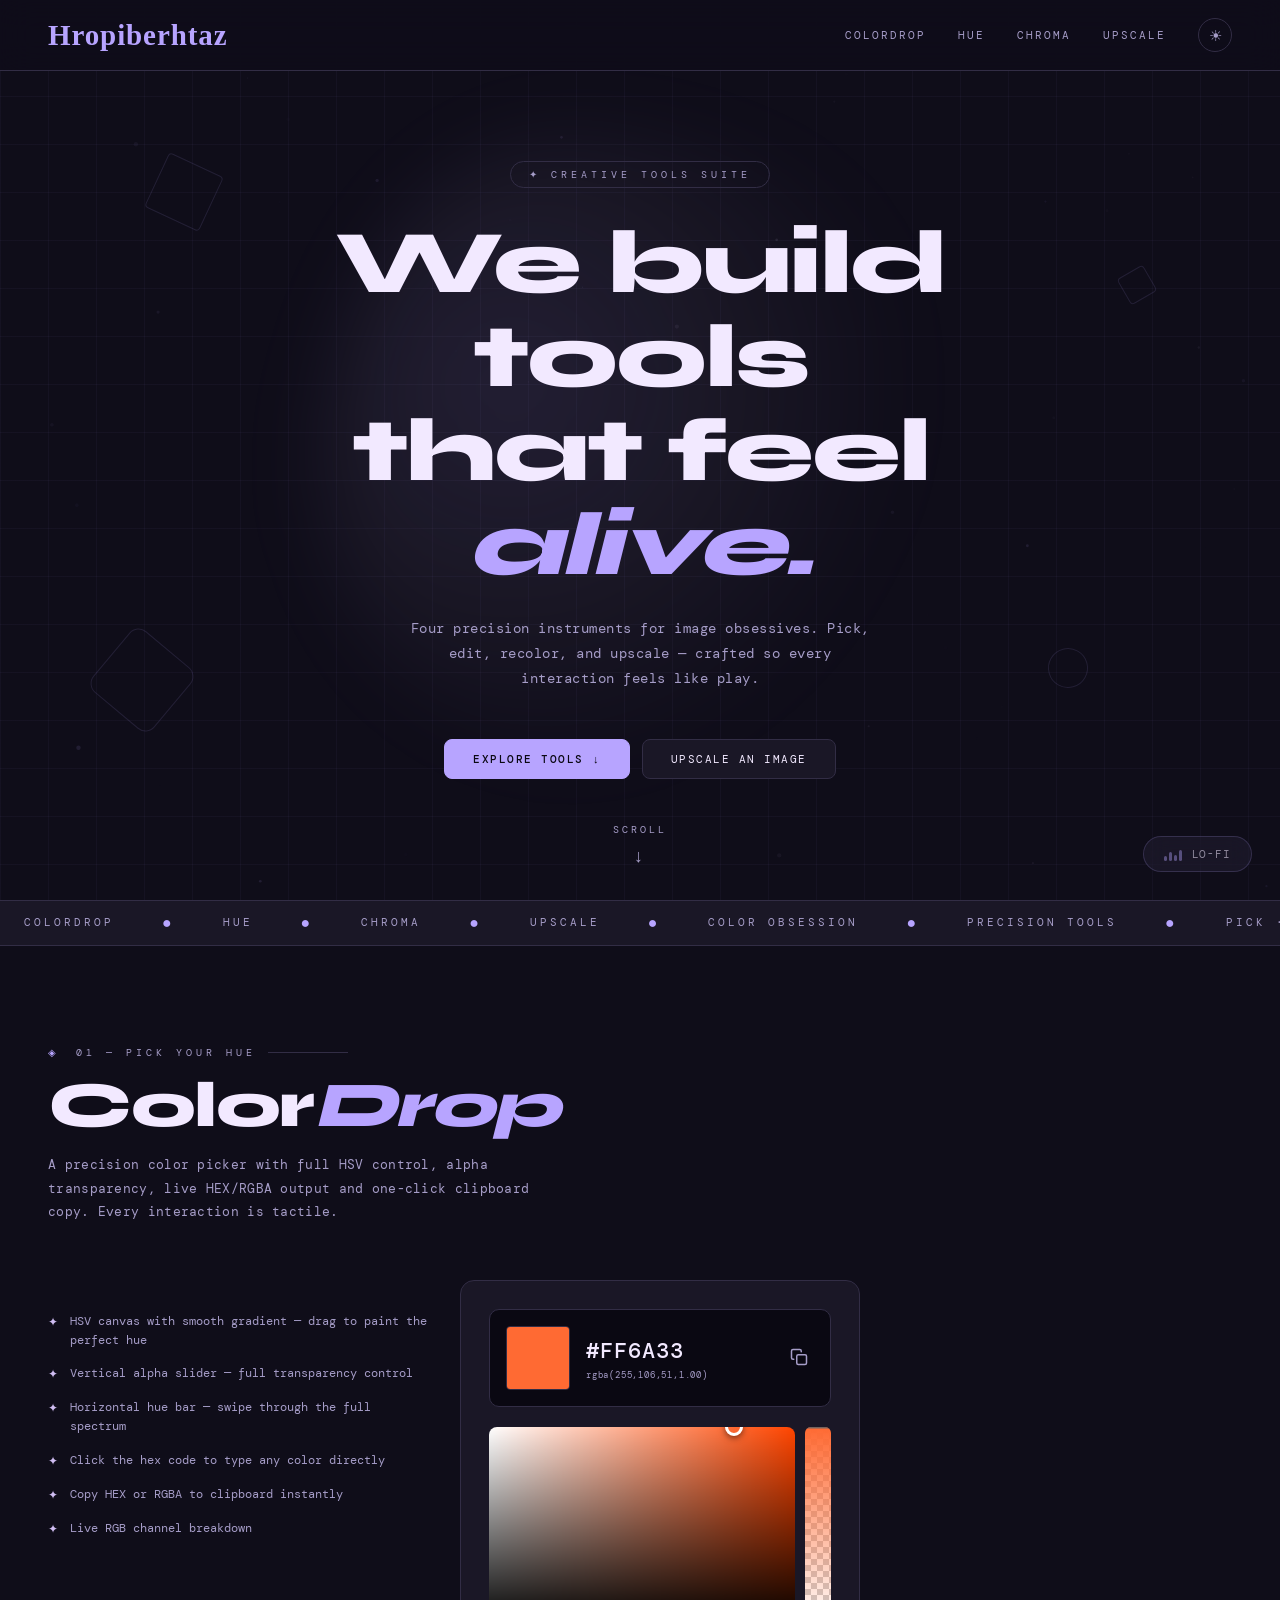
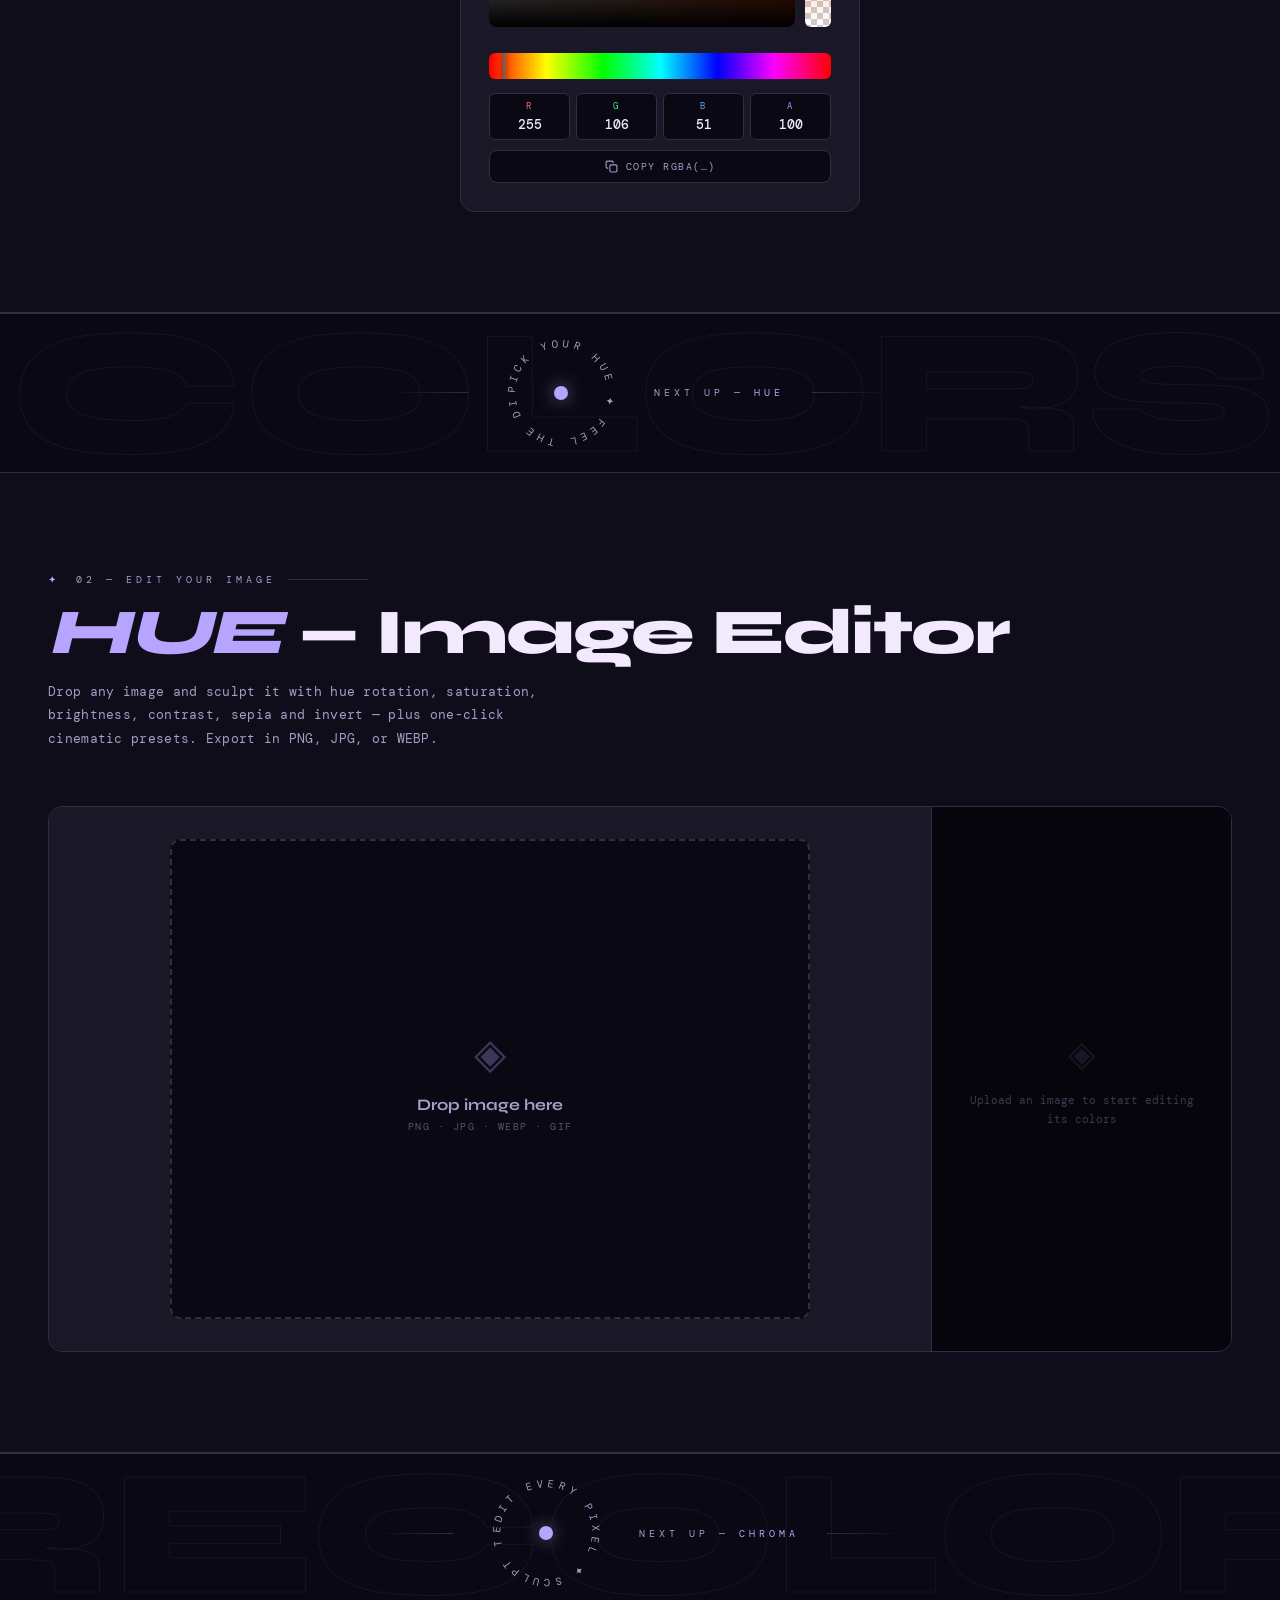
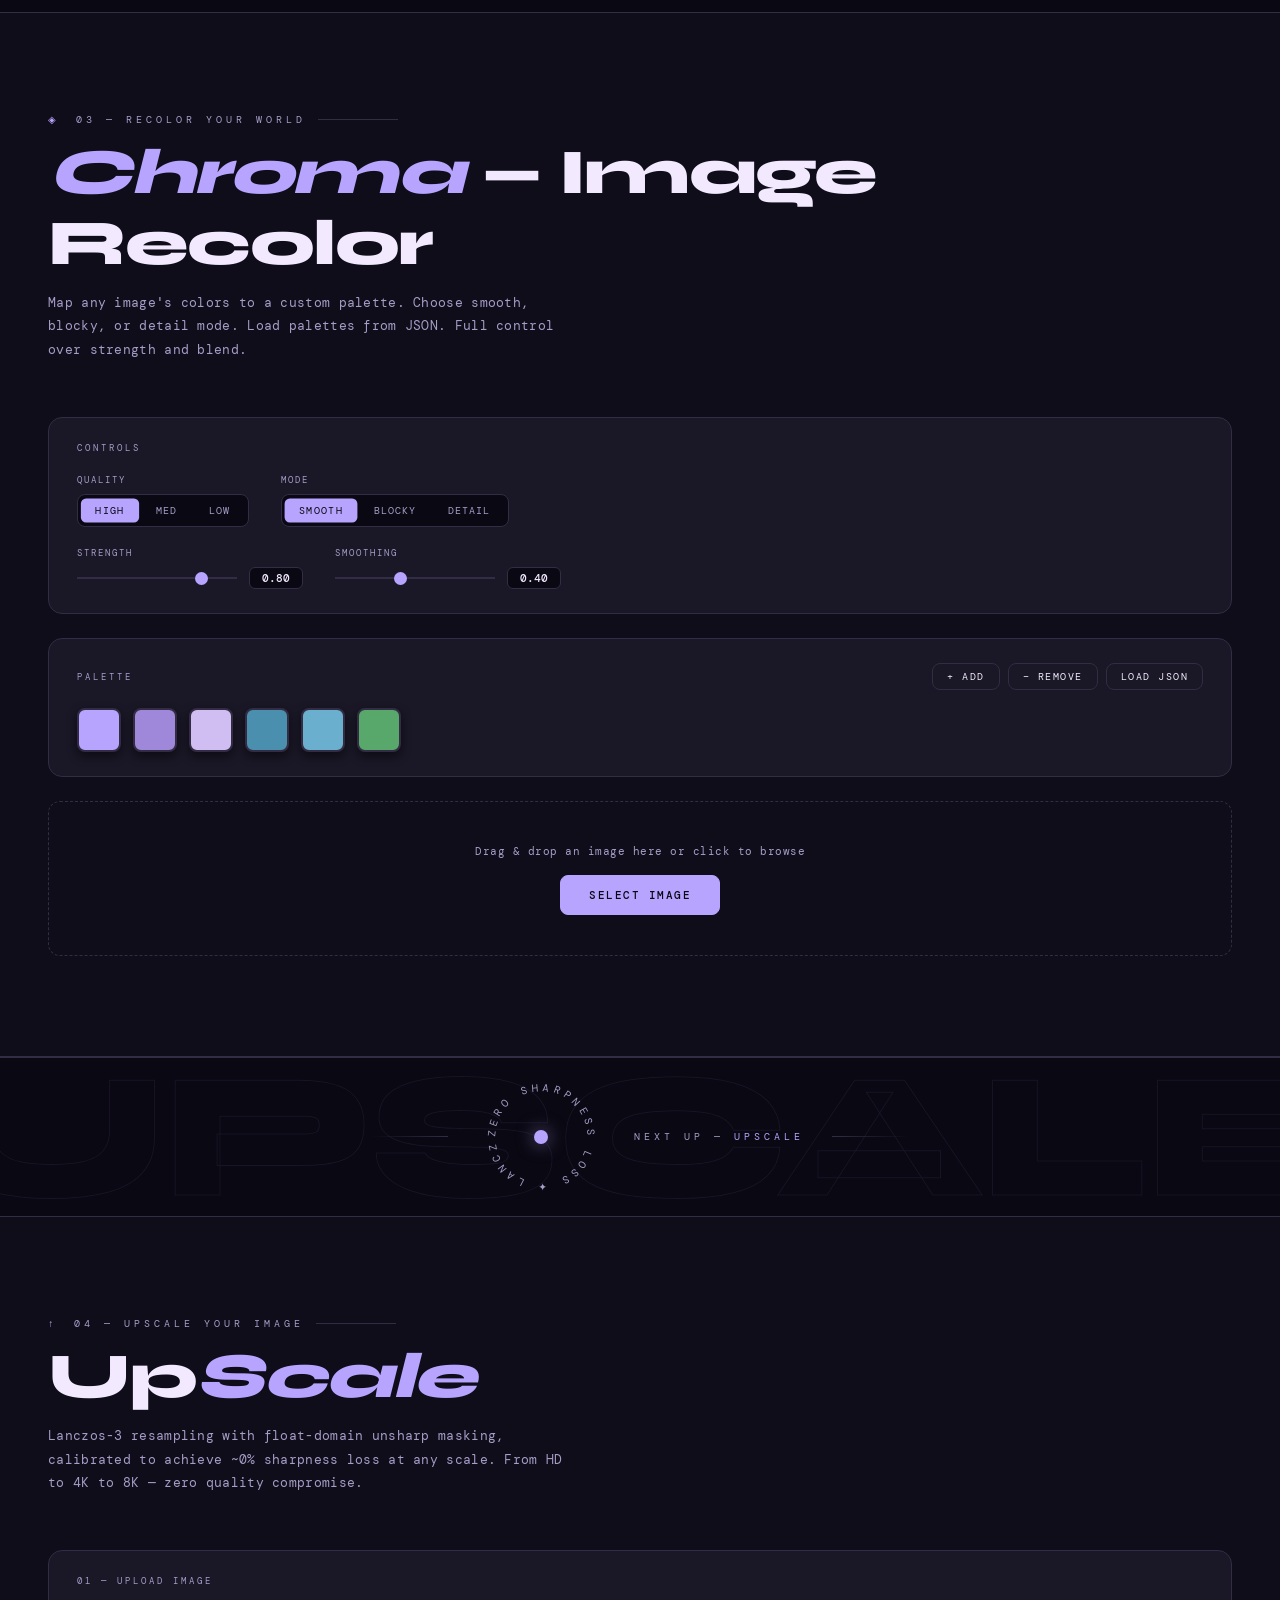
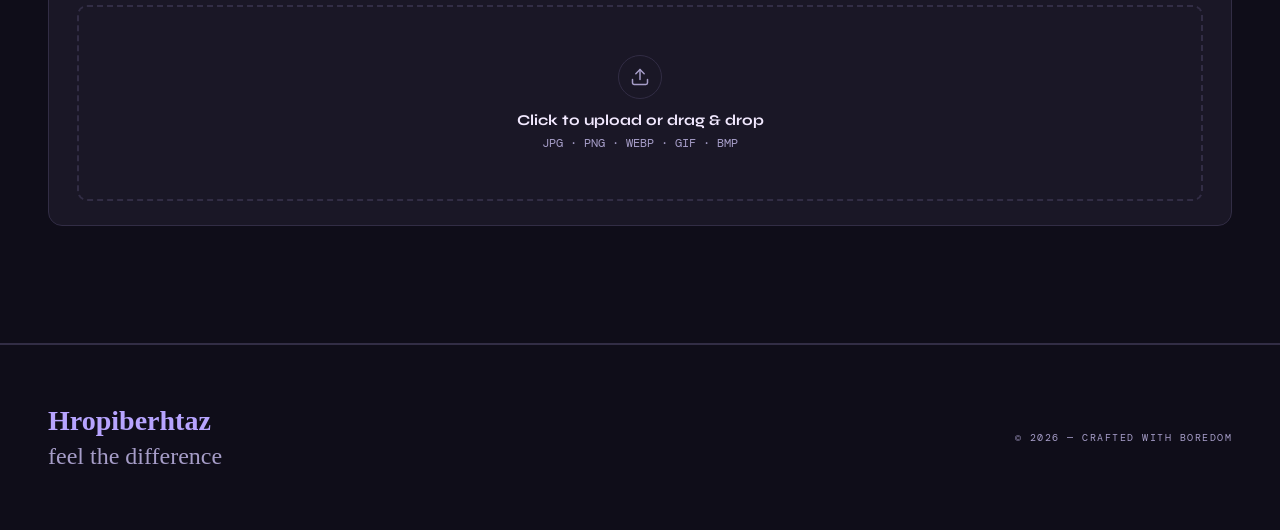
==== index.html @ d3ceeb4d "Rename Vector.html to index.html" ====
<!DOCTYPE html>
<html lang="en">
<head>
<meta charset="UTF-8">
<meta name="viewport" content="width=device-width, initial-scale=1.0">
<title>Hropiberhtaz — Tools that feel alive</title>
<link href="https://fonts.googleapis.com/css2?family=Syne:wght@400;700;800&family=DM+Mono:wght@300;400;500&display=swap" rel="stylesheet">
<style>
*,*::before,*::after{box-sizing:border-box;margin:0;padding:0}

:root{
  --bg:           #0F0D19;
  --surface:      #1A1726;
  --card:         #0A0812;
  --panel:        #06050C;
  --border:       #322D45;
  --accent:       #B7A4FF;
  --accent2:      #D0BDF2;
  --text:         #F2E9FF;
  --muted:        #A69DC8;
  --lavender:     #E0D2FF;
  --lavender-dim: #B09EE0;
  --sky:          #CAB9FF;
  --surface-dark: #1A1726;
  --header-bg:    rgba(15,13,25,0.92);
  --grid-color:   rgba(183,164,255,0.04);
  --audio-bg:     rgba(183,164,255,.06);
  --audio-border: rgba(183,164,255,.18);
  --audio-color:  rgba(242,233,255,.55);
  --dl-bg:        rgba(6,5,12,.90);
  --hint-bg:      rgba(15,13,25,.94);
  --checker-dark: #1A1726;
  --sat-left:     #231F31;
}

:root[data-theme="light"]{
  --bg:           #F0EAE0;
  --surface:      #FAFAFA;
  --card:         #FFFFFF;
  --panel:        #F5F0E8;
  --border:       #A89C90;
  --accent:       #2E7391;
  --accent2:      #3B8C4E;
  --text:         #201C28;
  --muted:        #635147;
  --lavender:     #4A8FAD;
  --lavender-dim: #2E7391;
  --sky:          #6AAFCD;
  --surface-dark: #D0C8BC;
  --header-bg:    rgba(240,234,224,0.95);
  --grid-color:   rgba(46,115,145,0.07);
  --audio-bg:     rgba(32,28,40,.05);
  --audio-border: rgba(32,28,40,.18);
  --audio-color:  rgba(32,28,40,.70);
  --dl-bg:        rgba(240,234,224,.95);
  --hint-bg:      rgba(250,250,250,.97);
  --checker-dark: #D0C8BC;
  --sat-left:     #C8BFB5;
}

html{scroll-behavior:smooth}
#bg-brush-canvas{
  position:fixed;
  inset:0;
  pointer-events:none;
  z-index:0;
}

.us-sharprow{display:flex;flex-wrap:wrap;gap:6px;margin-top:6px;align-items:center}
.us-sharpbtn{
  padding:5px 13px;border-radius:4px;border:1px solid var(--border);
  background:transparent;color:var(--muted);font-family:'DM Mono',monospace;
  font-size:11px;font-weight:500;cursor:pointer;letter-spacing:.04em;
  transition:border-color .18s,color .18s,background .18s;
}
.us-sharpbtn:hover{border-color:var(--accent);color:var(--text);}
.us-sharpbtn.on{
  border-color:var(--accent);color:var(--accent);
  background:rgba(183,164,255,.12);
}
.us-sharpcustom{
  display:flex;align-items:center;gap:4px;
  border:1px solid var(--border);border-radius:4px;
  padding:3px 8px;transition:border-color .18s;
  background:transparent;
}
.us-sharpcustom:focus-within{border-color:var(--accent);}
.us-sharpcustom-x{
  font-family:'DM Mono',monospace;font-size:11px;
  color:var(--muted);pointer-events:none;line-height:1;
}
.us-sharpinput{
  width:52px;background:transparent;border:none;outline:none;
  font-family:'DM Mono',monospace;font-size:11px;font-weight:500;
  color:var(--text);-moz-appearance:textfield;text-align:center;
}
.us-sharpinput::-webkit-inner-spin-button,
.us-sharpinput::-webkit-outer-spin-button{-webkit-appearance:none;margin:0}
.us-sharpinfo{
  margin-top:6px;font-size:10px;color:var(--muted);font-family:'DM Mono',monospace;
  letter-spacing:.04em;opacity:.8;
}

.btn-remove-img{
  border-color: rgba(255,80,80,.35);
  color: rgba(255,120,100,.8);
}
.btn-remove-img:hover{
  border-color: rgba(255,80,80,.7) !important;
  color: #ff6b6b !important;
  background: rgba(255,80,80,.08) !important;
}

#scroll-progress{
  position:fixed;top:0;left:0;height:2px;width:0%;
  background:linear-gradient(90deg,var(--accent),var(--accent2));
  z-index:10001;pointer-events:none;
  transition:width .08s linear;
}
#particle-canvas{
  position:fixed;inset:0;
  pointer-events:none;z-index:0;opacity:.5;
}

.reveal{opacity:0;transform:translateY(36px);transition:opacity .7s ease,transform .7s ease}
.reveal.visible{opacity:1;transform:translateY(0)}
.reveal-left{opacity:0;transform:translateX(-36px);transition:opacity .7s ease,transform .7s ease}
.reveal-left.visible{opacity:1;transform:translateX(0)}
.reveal-right{opacity:0;transform:translateX(36px);transition:opacity .7s ease,transform .7s ease}
.reveal-right.visible{opacity:1;transform:translateX(0)}
.reveal-scale{opacity:0;transform:scale(.94);transition:opacity .6s ease,transform .6s ease}
.reveal-scale.visible{opacity:1;transform:scale(1)}
.reveal-d1{transition-delay:.1s}
.reveal-d2{transition-delay:.18s}
.reveal-d3{transition-delay:.28s}
.reveal-d4{transition-delay:.38s}
.reveal-d5{transition-delay:.48s}

@keyframes headingPop{
  0%  {opacity:0;transform:translateY(28px) scale(.97);
       color:var(--lavender);
       text-shadow:0 0 32px rgba(183,164,255,.55),0 0 8px rgba(208,189,242,.30)}
  55% {opacity:1;transform:translateY(-4px) scale(1.012);
       color:var(--lavender);
       text-shadow:0 0 24px rgba(183,164,255,.40),0 0 6px rgba(208,189,242,.20)}
  100%{opacity:1;transform:translateY(0) scale(1);
       color:var(--text);
       text-shadow:none}
}

.hero-title,.section-title{
  opacity:0;
}
.hero-title.visible,.section-title.visible{
  animation:headingPop .85s cubic-bezier(.22,1,.36,1) forwards;
}
.reveal-d1 .hero-title,.reveal-d1 .section-title{animation-delay:.1s}
.reveal-d2 .hero-title,.reveal-d2 .section-title{animation-delay:.18s}

.hero-title.anim-done,
.section-title.anim-done {
  animation: none;
  opacity: 1;
  transform: translateY(0) scale(1);
  color: var(--text);
  text-shadow: none;
  cursor: default;
  will-change: transform, color, text-shadow;
  transition:
    transform    .5s cubic-bezier(.25,.46,.45,.94),
    color        .45s ease,
    text-shadow  .45s ease;
}
.hero-title.anim-done:hover,
.section-title.anim-done:hover {
  transform: scale(1.04) translateY(-4px);
  color: var(--lavender);
  text-shadow:
    0 0 48px rgba(183,164,255,.45),
    0 0 16px rgba(208,189,242,.25);
}
.hero-title.anim-done em,
.section-title.anim-done em {
  display: inline-block;
  transition:
    color       .45s ease,
    text-shadow .45s ease;
}
.hero-title.anim-done:hover em,
.section-title.anim-done:hover em {
  color: var(--accent);
  text-shadow: 0 0 32px rgba(183,164,255,.55);
}

.btn{position:relative;overflow:hidden}
.ripple-wave{
  position:absolute;border-radius:50%;
  background:rgba(255,255,255,.2);
  transform:scale(0);
  animation:rippleAnim .5s linear forwards;
  pointer-events:none;
}
@keyframes rippleAnim{to{transform:scale(4);opacity:0}}

#shortcut-hint{
  position:fixed;bottom:28px;left:28px;z-index:8000;
  background:var(--hint-bg);
  border:1px solid var(--border);
  border-radius:8px;
  padding:9px 16px;
  font-size:10px;letter-spacing:1.5px;text-transform:uppercase;
  color:var(--muted);backdrop-filter:blur(12px);
  pointer-events:none;opacity:0;transform:translateY(6px);
  transition:opacity .3s,transform .3s;
}
#shortcut-hint.show{opacity:1;transform:translateY(0)}

.picker-widget{border-radius:14px !important}
.picker-preview-row{border-radius:10px !important}
.sv-canvas-wrap{border-radius:8px !important}
.hue-wrap{border-radius:6px !important}
.alpha-wrap{border-radius:6px !important}
.rgb-cell{border-radius:6px !important}

#hueeditor .editor-shell{border-radius:14px !important;overflow:hidden}
.editor-canvas-area{border-radius:0}
.drop-zone{border-radius:10px !important}
.editor-panel{border-radius:0}
.panel-section{border-radius:0}
.preset-btn{border-radius:8px !important}

.card{border-radius:14px !important}
.toggle-group{border-radius:8px !important}
.toggle-btn{border-radius:5px !important}
.slider-badge{border-radius:6px !important}
.swatch{border-radius:8px !important}
.upload-zone{border-radius:12px !important}
.canvas-panel-r{border-radius:14px !important}
#recolorCanvas{border-radius:8px !important}

.btn{border-radius:8px !important}
.hero-label{border-radius:24px !important}
.toast{border-radius:8px !important}
#audio-toggle{border-radius:50px !important}
#next-tool-btn{border-radius:50px !important}

body{
  font-family:'DM Mono',monospace;
  background:var(--bg);
  color:var(--text);
  min-height:100vh;
  overflow-x:hidden;
}

body::before{
  content:'';
  position:fixed;
  inset:0;
  background-image:
    linear-gradient(var(--grid-color) 1px,transparent 1px),
    linear-gradient(90deg,var(--grid-color) 1px,transparent 1px);
  background-size:48px 48px;
  pointer-events:none;
  z-index:0;
}

header{
  position:fixed;
  top:0;left:0;right:0;
  z-index:1000;
  padding:18px 48px;
  display:flex;align-items:center;justify-content:space-between;
  background:var(--header-bg);
  backdrop-filter:blur(16px);
  border-bottom:1px solid var(--border);
}

.logo{
  font-family:'Vivaldi','Great Vibes',serif;
  font-size:29px;
  font-weight: 600;
  color:var(--accent);
  letter-spacing:.9px;
  text-decoration:none;
}

nav{display:flex;gap:32px;align-items:center}
nav a{
  font-size:11px;
  letter-spacing:2px;
  text-transform:uppercase;
  color:var(--muted);
  text-decoration:none;
  transition:color .2s;
}
nav a:hover{color:var(--text)}

#hero{
  position:relative;
  z-index:1;
  min-height:100vh;
  display:flex;flex-direction:column;
  align-items:center;justify-content:center;
  text-align:center;
  padding:100px 40px 60px;
}

.hero-label{
  font-size:10px;
  letter-spacing:4px;
  text-transform:uppercase;
  color:var(--muted);
  margin-bottom:28px;
  border:1px solid var(--border);
  padding:6px 18px;
  border-radius:20px;
}

.hero-title{
  font-family:'Syne',sans-serif;
  font-size:clamp(42px,7vw,96px);
  font-weight:800;
  line-height:1.05;
  letter-spacing:-2px;
  margin-bottom:24px;
  max-width:900px;
}

.hero-title em{
  font-style:italic;
  color:var(--accent);
}

.hero-sub{
  font-size:14px;
  color:var(--muted);
  max-width:480px;
  line-height:1.8;
  letter-spacing:.5px;
  margin-bottom:48px;
}

.hero-cta{
  display:flex;gap:12px;
}

.btn{
  font-family:'DM Mono',monospace;
  font-size:11px;
  letter-spacing:1.5px;
  text-transform:uppercase;
  padding:12px 28px;
  border:1px solid var(--border);
  background:var(--surface);
  color:var(--text);
  cursor:pointer;
  border-radius:2px;
  transition:all .2s;
  text-decoration:none;
  display:inline-flex;align-items:center;gap:8px;
}

.btn:hover{border-color:var(--accent);color:var(--accent)}

.btn-accent{
  background:var(--accent);
  color:#0A0812;
  border-color:var(--accent);
  font-weight:500;
}
.btn-accent:hover{background:#D5C2FF;border-color:#D5C2FF;color:#0A0812}

.scroll-hint{
  position:absolute;
  bottom:32px;
  left:50%;
  transform:translateX(-50%);
  display:flex;flex-direction:column;align-items:center;gap:8px;
  font-size:10px;letter-spacing:3px;text-transform:uppercase;color:var(--muted);
  animation:bounce 2s ease-in-out infinite;
}

@keyframes bounce{0%,100%{transform:translateX(-50%) translateY(0)}50%{transform:translateX(-50%) translateY(6px)}}

.marquee-wrap{
  position:relative;z-index:1;
  overflow:hidden;
  border-top:1px solid var(--border);
  border-bottom:1px solid var(--border);
  padding:14px 0;
  background:var(--surface);
}

.marquee-track{
  display:flex;
  white-space:nowrap;
  animation:marquee 22s linear infinite;
}

.marquee-track span{
  font-size:11px;
  letter-spacing:3px;
  text-transform:uppercase;
  color:var(--muted);
  padding:0 24px;
}

.marquee-track span.dot{color:var(--accent);font-size:16px;line-height:1}

@keyframes marquee{0%{transform:translateX(0)}100%{transform:translateX(-50%)}}

.tool-section{
  position:relative;z-index:1;
  padding:100px 48px;
  border-bottom:1px solid var(--border);
}

.section-head{
  display:flex;flex-direction:column;
  gap:12px;
  margin-bottom:56px;
}

.section-num{
  font-size:10px;
  letter-spacing:4px;
  text-transform:uppercase;
  color:var(--muted);
  display:flex;align-items:center;gap:12px;
}

.section-num::after{
  content:'';
  flex:1;max-width:80px;
  height:1px;
  background:var(--border);
}

.section-icon{color:var(--accent);margin-right:4px}

.section-title{
  font-family:'Syne',sans-serif;
  font-size:clamp(32px,5vw,64px);
  font-weight:800;
  letter-spacing:-1.5px;
  line-height:1.1;
}

.section-title em{font-style:italic;color:var(--accent)}

.section-desc{
  font-size:13px;
  color:var(--muted);
  max-width:520px;
  line-height:1.8;
  letter-spacing:.3px;
}

#colorpicker .picker-shell{
  display:flex;
  gap:32px;
  align-items:flex-start;
  flex-wrap:wrap;
}

.picker-info{
  flex:1;
  min-width:280px;
  max-width:380px;
}

.features-list{
  margin-top:32px;
  display:flex;flex-direction:column;gap:14px;
}

.feature-item{
  display:flex;align-items:flex-start;gap:12px;
  font-size:12px;
  color:var(--muted);
  line-height:1.6;
}

.feature-item::before{
  content:'✦';
  color:var(--accent2);
  flex-shrink:0;
  margin-top:1px;
}

.picker-widget{
  flex:0 0 auto;
  background:var(--surface);
  border:1px solid var(--border);
  border-radius:2px;
  padding:28px;
  width:400px;
  max-width:100%;
}

.picker-preview-row{
  display:flex;
  align-items:center;
  gap:16px;
  margin-bottom:20px;
  padding:16px;
  background:var(--card);
  border:1px solid var(--border);
  border-radius:2px;
}

.color-swatch-big{
  width:64px;height:64px;
  border-radius:4px;
  border:1px solid var(--border);
  flex-shrink:0;
  position:relative;
  overflow:hidden;
}

.color-swatch-big .checker-bg{
  position:absolute;inset:0;
  background-image:
    linear-gradient(45deg,var(--checker-dark) 25%,transparent 25%),
    linear-gradient(-45deg,var(--checker-dark) 25%,transparent 25%),
    linear-gradient(45deg,transparent 75%,var(--checker-dark) 75%),
    linear-gradient(-45deg,transparent 75%,var(--checker-dark) 75%);
  background-size:12px 12px;
  background-position:0 0,0 6px,6px -6px,-6px 0;
}

.color-swatch-big .color-fill{
  position:absolute;inset:0;
}

.color-info{flex:1;min-width:0;overflow:hidden}

.color-hex-display{
  font-family:'DM Mono',monospace;
  font-size:22px;
  font-weight:500;
  color:var(--text);
  cursor:text;
  transition:color .2s;
  letter-spacing:1px;
  white-space:nowrap;
  overflow:hidden;
  text-overflow:ellipsis;
}

.color-rgba-display{
  font-size:9px;
  letter-spacing:.8px;
  color:var(--muted);
  margin-top:4px;
  white-space:nowrap;
  overflow:hidden;
  text-overflow:ellipsis;
  max-width:100%;
}

@keyframes swatchPop{
  0%  {transform:scale(0) rotate(-15deg);opacity:0}
  60% {transform:scale(1.18) rotate(3deg);opacity:1}
  80% {transform:scale(.93) rotate(-1deg)}
  100%{transform:scale(1) rotate(0deg);opacity:1}
}
@keyframes swatchPulse{
  0%,100%{box-shadow:0 0 0 0 rgba(183,164,255,0)}
  50%{box-shadow:0 0 0 6px rgba(183,164,255,.25)}
}
.swatch.entering{
  animation:swatchPop .38s cubic-bezier(.34,1.56,.64,1) forwards;
}
.swatch.pulse{
  animation:swatchPulse .6s ease-out;
}

.copy-btn{
  background:none;
  border:none;
  cursor:pointer;
  padding:6px;
  color:var(--muted);
  transition:color .2s;
  flex-shrink:0;
}
.copy-btn:hover{color:var(--accent)}
.copy-btn.copied{color:var(--accent2)}

.sv-canvas-wrap{
  position:relative;
  border-radius:2px;
  overflow:hidden;
  margin-bottom:14px;
  cursor:crosshair;
}

#svCanvas{width:100%;height:200px;display:block}

.sv-cursor{
  position:absolute;
  width:18px;height:18px;
  border:3px solid white;
  border-radius:50%;
  transform:translate(-50%,-50%);
  box-shadow:0 2px 6px rgba(0,0,0,.5);
  pointer-events:none;
}

.sliders-row{display:flex;gap:12px;margin-bottom:14px}

.hue-wrap,.alpha-wrap{
  position:relative;
  border-radius:2px;
  overflow:hidden;
  cursor:pointer;
}

.hue-wrap{flex:1;height:24px}
.alpha-wrap{width:24px;height:200px;display:none;}

#hueCanvas{width:100%;height:100%;display:block}
#alphaCanvas{width:100%;height:100%;display:block}

.hue-indicator{
  position:absolute;
  top:50%;left:0;
  width:3px;height:100%;
  background:rgba(100,100,100,.9);
  transform:translate(-50%,-50%);
  pointer-events:none;
  box-shadow:0 0 4px rgba(0,0,0,.5);
}

.alpha-indicator{
  position:absolute;
  left:50%;top:0;
  width:100%;height:3px;
  background:rgba(100,100,100,.9);
  transform:translate(-50%,-50%);
  pointer-events:none;
}

.rgb-grid{
  display:grid;
  grid-template-columns:repeat(4,1fr);
  gap:8px;
  margin-top:14px;
}

.rgb-cell{
  background:var(--card);
  border:1px solid var(--border);
  padding:8px 6px;
  text-align:center;
}

.rgb-cell-label{
  font-size:9px;
  letter-spacing:2px;
  text-transform:uppercase;
  margin-bottom:4px;
}

.rgb-cell-val{
  font-size:14px;
  font-weight:500;
  color:var(--text);
}

.rgba-input-row{
  display:grid;
  grid-template-columns:repeat(4,1fr);
  gap:6px;
  margin-top:10px;
}
.rgba-input-cell{
  display:flex;flex-direction:column;gap:4px;
  background:var(--card);
  border:1px solid var(--border);
  border-radius:6px;
  padding:6px 5px;
  text-align:center;
}
.rgba-input-cell label{
  font-size:9px;letter-spacing:2px;text-transform:uppercase;color:var(--muted);
}
.rgba-input-cell input[type=number]{
  width:100%;background:none;border:none;outline:none;
  font-family:'DM Mono',monospace;font-size:13px;font-weight:500;
  color:var(--text);text-align:center;
  -moz-appearance:textfield;
  cursor:text !important;
}
.rgba-input-cell input[type=number]::-webkit-inner-spin-button,
.rgba-input-cell input[type=number]::-webkit-outer-spin-button{-webkit-appearance:none}
.rgba-input-cell:focus-within{border-color:var(--accent)}

.rgba-copy-btn{
  margin-top:10px;width:100%;
  font-family:'DM Mono',monospace;font-size:10px;
  letter-spacing:1.5px;text-transform:uppercase;
  padding:9px;border-radius:8px;
  border:1px solid var(--border);
  background:var(--card);color:var(--muted);
  cursor:pointer;transition:all .2s;
  display:flex;align-items:center;justify-content:center;gap:8px;
}
.rgba-copy-btn:hover{border-color:var(--accent);color:var(--accent)}
.rgba-copy-btn.copied{border-color:var(--accent2);color:var(--accent2)}

#hueeditor .editor-shell{
  display:grid;
  grid-template-columns:1fr 300px;
  gap:0;
  border:1px solid var(--border);
  min-height:520px;
}

.editor-canvas-area{
  display:flex;
  flex-direction:column;
  align-items:center;
  justify-content:center;
  padding:32px;
  background:var(--surface);
  position:relative;
  overflow:hidden;
}

.drop-zone{
  width:100%;
  max-width:640px;
  aspect-ratio:4/3;
  border:2px dashed var(--border);
  display:flex;flex-direction:column;
  align-items:center;justify-content:center;
  cursor:pointer;
  transition:all .3s;
  position:relative;
  overflow:hidden;
  background:var(--card);
}

.drop-zone:hover,.drop-zone.drag-over{
  border-color:var(--accent);
  background:rgba(183,164,255,0.05);
}

.drop-zone.has-image{border-style:solid;border-color:var(--border)}

.drop-icon{font-size:42px;margin-bottom:14px;opacity:.3;color:var(--accent)}
.drop-text{font-family:'Syne',sans-serif;font-size:16px;font-weight:700;color:var(--muted);margin-bottom:6px}
.drop-sub{font-size:10px;color:var(--muted);opacity:.5;letter-spacing:1.5px;text-transform:uppercase}

#editorCanvas{position:absolute;inset:0;width:100%;height:100%;object-fit:contain;display:none}

.canvas-overlay-btns{
  position:absolute;bottom:12px;right:12px;
  display:none;gap:8px;
}
.canvas-overlay-btns.visible{display:flex}

.editor-panel{
  background:var(--panel);
  border-left:1px solid var(--border);
  display:flex;flex-direction:column;
  overflow-y:auto;
}

.panel-section{
  padding:20px;
  border-bottom:1px solid var(--border);
}

.panel-label{
  font-size:9px;letter-spacing:3px;text-transform:uppercase;color:var(--muted);
  margin-bottom:18px;
}

.slider-row{
  display:flex;flex-direction:column;gap:6px;
  margin-bottom:16px;
}

.slider-header{display:flex;justify-content:space-between;align-items:center}
.slider-name{font-size:11px;color:var(--text);letter-spacing:.3px}
.slider-val{font-size:11px;color:var(--accent);min-width:40px;text-align:right}

input[type="range"]{
  -webkit-appearance:none;
  width:100%;height:2px;
  background:var(--border);
  border-radius:0;outline:none;cursor:pointer;
}

input[type="range"]::-webkit-slider-thumb{
  -webkit-appearance:none;
  width:13px;height:13px;
  background:var(--accent);
  border-radius:50%;
  cursor:pointer;
  transition:transform .1s;
}

input[type="range"]::-webkit-slider-thumb:hover{transform:scale(1.3)}

#e-hue-slider{background:linear-gradient(to right,#ff0000,#ffff00,#00ff00,#00ffff,#0000ff,#ff00ff,#ff0000)}
#e-sat-slider{background:linear-gradient(to right,var(--sat-left),#B7A4FF)}
#e-bright-slider{background:linear-gradient(to right,#000,#fff)}
#e-contrast-slider{background:linear-gradient(to right,#888,#fff)}

.presets-grid{display:grid;grid-template-columns:1fr 1fr;gap:6px}

.preset-btn{
  padding:8px 10px;
  border:1px solid var(--border);
  border-radius:2px;
  cursor:pointer;
  background:transparent;
  transition:all .2s;
  display:flex;flex-direction:column;gap:4px;
  text-align:left;
}

.preset-btn:hover{border-color:var(--accent)}
.preset-btn.active{border-color:var(--accent);background:rgba(183,164,255,.07)}

.preset-name{font-size:10px;color:var(--text);letter-spacing:.3px;font-family:'DM Mono',monospace}
.preset-dots{display:flex;gap:3px}
.preset-dot{width:9px;height:9px;border-radius:50%}

.panel-export{padding:20px;margin-top:auto}
.btn-full{width:100%;padding:12px;font-size:11px;letter-spacing:1.5px;margin-bottom:8px;text-align:center;display:block}
.export-row{display:flex;gap:6px}
.export-row .btn{flex:1;text-align:center;font-size:10px;padding:8px 4px}

.reset-small{
  font-size:9px;color:var(--muted);background:none;border:none;
  cursor:pointer;letter-spacing:1px;text-transform:uppercase;
  padding:4px 0;transition:color .2s;font-family:'DM Mono',monospace;
}
.reset-small:hover{color:var(--accent2)}

.no-image-state{
  padding:24px;display:flex;flex-direction:column;
  align-items:center;justify-content:center;
  height:100%;text-align:center;opacity:.35;
}

.no-image-state p{font-size:11px;color:var(--muted);line-height:1.7}

.editor-panel::-webkit-scrollbar{width:3px}
.editor-panel::-webkit-scrollbar-track{background:var(--panel)}
.editor-panel::-webkit-scrollbar-thumb{background:var(--border)}

#recolor .recolor-shell{
  display:flex;flex-direction:column;gap:24px;
}

.card{
  background:var(--surface);
  border:1px solid var(--border);
  border-radius:2px;
  padding:24px 28px;
}

.card-label{
  font-size:9px;letter-spacing:3px;text-transform:uppercase;
  color:var(--muted);margin-bottom:20px;
}

.control-row{
  display:flex;flex-wrap:wrap;gap:20px 32px;
  align-items:center;
  margin-bottom:20px;
}
.control-row:last-child{margin-bottom:0}

.control-group{display:flex;flex-direction:column;gap:8px}
.control-label{font-size:9px;letter-spacing:2px;text-transform:uppercase;color:var(--muted)}

.toggle-group{
  display:flex;gap:4px;
  background:var(--card);
  padding:4px;
  border:1px solid var(--border);
  border-radius:2px;
}

.toggle-btn{
  background:transparent;border:none;
  color:var(--muted);
  font-size:10px;letter-spacing:1px;text-transform:uppercase;
  padding:5px 14px;
  cursor:pointer;transition:all .15s;
  font-family:'DM Mono',monospace;
  border-radius:1px;
}

.toggle-btn.active{background:var(--accent);color:#0A0812}

.slider-container{
  display:flex;align-items:center;gap:12px;
  min-width:220px;
}

.slider-container input[type="range"]{width:160px;height:2px}

.slider-badge{
  font-size:11px;font-weight:500;color:var(--text);
  background:var(--card);
  padding:3px 10px;border:1px solid var(--border);border-radius:2px;
  min-width:54px;text-align:center;
}

.palette-row{
  display:flex;align-items:center;gap:12px;
  flex-wrap:wrap;
}

.swatch{
  width:44px;height:44px;
  border-radius:2px;
  cursor:pointer;
  border:2px solid var(--border);
  box-shadow:0 4px 10px rgba(0,0,0,.5);
  transition:transform .1s,border-color .1s;
  position:relative;
  flex-shrink:0;
}

.swatch:hover{transform:scale(1.05);border-color:var(--muted)}

.swatch input{
  position:absolute;inset:0;
  opacity:0;width:100%;height:100%;cursor:pointer;
}

.upload-zone{
  border:1px dashed var(--border);
  padding:40px 32px;
  text-align:center;
  cursor:pointer;
  transition:background .15s,border-color .15s;
}

.upload-zone:hover{background:rgba(183,164,255,.04);border-color:var(--accent)}

.upload-zone p{
  font-size:11px;color:var(--muted);margin-bottom:14px;letter-spacing:.5px;line-height:1.7;
}

.canvas-panel-r{
  background:var(--surface);
  border:1px solid var(--border);
  padding:24px;
  display:none;
}

#recolorCanvas{
  max-width:100%;max-height:60vh;
  display:block;margin:0 auto;
  border:1px solid var(--border);
}

.action-row{
  display:flex;flex-wrap:wrap;gap:10px;
  justify-content:center;
  margin-top:20px;
}

footer{
  position:relative;z-index:1;
  padding:60px 48px;
  border-top:1px solid var(--border);
  display:flex;align-items:center;justify-content:space-between;
  flex-wrap:wrap;gap:24px;
}

.footer-logo{
  font-family:'Vivaldi','Great Vibes',serif;
  font-size:28px;
  font-weight: 600;
  color:var(--accent);
}

.footer-tagline{
  font-family:'Brush Script MT',cursive;
  font-size:24px;
  color:var(--muted);
}

.footer-copy{font-size:10px;color:var(--muted);letter-spacing:1.5px;text-transform:uppercase}

#audio-toggle{
  position:fixed;bottom:28px;right:28px;
  z-index:9000;
  background:var(--audio-bg);
  border:1px solid var(--audio-border);
  border-radius:50px;
  padding:10px 20px;
  display:flex;align-items:center;gap:10px;
  cursor:pointer;
  backdrop-filter:blur(12px);
  transition:background .3s,border-color .3s,box-shadow .3s;
  user-select:none;
  font-family:'DM Mono',monospace;
  color:var(--audio-color);
  font-size:11px;
  letter-spacing:.08em;
  text-transform:uppercase;
}
#audio-toggle:hover{background:var(--audio-bg);filter:brightness(1.3);border-color:rgba(183,164,255,.42);color:var(--lavender);box-shadow:0 0 20px rgba(183,164,255,.16)}
#audio-toggle.playing{border-color:rgba(183,164,255,.60);color:var(--accent);box-shadow:0 0 24px rgba(183,164,255,.28)}
.bars{display:flex;align-items:flex-end;gap:2px;height:14px}
.bar{width:3px;background:rgba(183,164,255,.80);border-radius:2px;height:3px;opacity:.5;transition:height .1s}
.playing .bar{animation:barBounce .8s ease-in-out infinite alternate}
.playing .bar:nth-child(1){animation-delay:0s;animation-duration:.7s}
.playing .bar:nth-child(2){animation-delay:.15s;animation-duration:.9s}
.playing .bar:nth-child(3){animation-delay:.05s;animation-duration:.6s}
.playing .bar:nth-child(4){animation-delay:.25s;animation-duration:.75s}
@keyframes barBounce{0%{height:3px;opacity:.5}100%{height:14px;opacity:1}}

#next-tool-btn{
  position:fixed;bottom:90px;right:28px;
  z-index:8999;
  background:var(--audio-bg);
  border:1px solid var(--audio-border);
  border-radius:50px;
  padding:10px 20px;
  display:none;
  align-items:center;gap:8px;
  cursor:pointer;
  backdrop-filter:blur(12px);
  transition:background .3s,border-color .3s,box-shadow .3s,opacity .4s,transform .4s;
  user-select:none;
  font-family:'DM Mono',monospace;
  color:var(--audio-color);
  font-size:11px;
  letter-spacing:.08em;
  text-transform:uppercase;
  opacity:0;
  transform:translateY(8px);
}
#next-tool-btn.visible{
  display:flex;
  opacity:1;
  transform:translateY(0);
}
#next-tool-btn:hover{
  background:var(--audio-bg);
  filter:brightness(1.3);
  border-color:rgba(183,164,255,.42);
  color:var(--lavender);
  box-shadow:0 0 20px rgba(183,164,255,.16);
}

.toast{
  position:fixed;bottom:80px;right:28px;
  background:var(--accent2);color:#0A0812;
  font-size:10px;letter-spacing:2px;text-transform:uppercase;
  padding:8px 18px;border-radius:2px;
  opacity:0;transform:translateY(10px);
  transition:opacity .3s,transform .3s;
  z-index:9999;pointer-events:none;
}
.toast.show{opacity:1;transform:translateY(0)}
#dl-progress-overlay{
  position:fixed;inset:0;z-index:19999;
  background:var(--dl-bg);
  backdrop-filter:blur(14px);
  display:flex;flex-direction:column;
  align-items:center;justify-content:center;
  gap:22px;
  opacity:0;pointer-events:none;
  transition:opacity .3s;
}
#dl-progress-overlay.active{opacity:1;pointer-events:all}
#dl-progress-title{
  font-family:'Syne',sans-serif;font-size:18px;font-weight:700;
  color:var(--text);letter-spacing:-0.5px;
}
#dl-progress-sub{
  font-size:11px;letter-spacing:2px;text-transform:uppercase;
  color:var(--muted);
}
#dl-progress-track{
  width:min(380px,80vw);height:3px;
  background:var(--border);border-radius:3px;overflow:hidden;
}
#dl-progress-bar{
  height:100%;width:0%;
  background:linear-gradient(90deg,var(--accent),var(--accent2));
  border-radius:3px;
  transition:width .12s ease;
}
#dl-progress-pct{
  font-family:'DM Mono',monospace;font-size:28px;font-weight:500;
  color:var(--accent);letter-spacing:-1px;
}

#us-progress-overlay{
  position:fixed;inset:0;z-index:19999;
  background:var(--dl-bg);
  backdrop-filter:blur(14px);
  display:flex;flex-direction:column;
  align-items:center;justify-content:center;
  gap:22px;
  opacity:0;pointer-events:none;
  transition:opacity .3s;
}
#us-progress-overlay.active{opacity:1;pointer-events:all}
#us-ov-title{
  font-family:'Syne',sans-serif;font-size:18px;font-weight:700;
  color:var(--text);letter-spacing:-0.5px;
}
#us-ov-sub{
  font-size:11px;letter-spacing:2px;text-transform:uppercase;
  color:var(--muted);
}
#us-ov-track{
  width:min(380px,80vw);height:3px;
  background:var(--border);border-radius:3px;overflow:hidden;
}
#us-ov-bar{
  height:100%;width:0%;
  background:linear-gradient(90deg,var(--accent),var(--accent2));
  border-radius:3px;
  transition:width .15s ease;
}
#us-ov-pct{
  font-family:'DM Mono',monospace;font-size:28px;font-weight:500;
  color:var(--accent);letter-spacing:-1px;
}
#us-ov-eta{
  font-family:'DM Mono',monospace;font-size:11px;color:var(--muted);
  letter-spacing:.06em;
}

.rotxt-divider{
  position:relative;
  z-index:1;
  height:160px;
  display:flex;
  align-items:center;
  justify-content:center;
  overflow:hidden;
  border-top:1px solid var(--border);
  border-bottom:1px solid var(--border);
  background:var(--card);
}

.rotxt-bg{
  position:absolute;
  inset:0;
  display:flex;
  align-items:center;
  justify-content:center;
  pointer-events:none;
  user-select:none;
}
.rotxt-bg span{
  font-family:'Syne',sans-serif;
  font-size:clamp(80px,14vw,180px);
  font-weight:800;
  letter-spacing:-4px;
  color:transparent;
  -webkit-text-stroke:1px rgba(183,164,255,.08);
  white-space:nowrap;
  animation:rotxtSpin 18s linear infinite;
  transform-origin:center;
}
@keyframes rotxtSpin{
  0%  {transform:rotate(-3deg) scale(1.02)}
  50% {transform:rotate( 3deg) scale(.98)}
  100%{transform:rotate(-3deg) scale(1.02)}
}
.rotxt-ring{
  position:relative;
  width:130px;
  height:130px;
  flex-shrink:0;
}
.rotxt-ring svg{
  width:100%;
  height:100%;
  animation:rotxtRing 12s linear infinite;
}
@keyframes rotxtRing{
  from{transform:rotate(0deg)}
  to  {transform:rotate(360deg)}
}
.rotxt-ring textPath{
  font-family:'DM Mono',monospace;
  font-size:10.5px;
  letter-spacing:3.5px;
  text-transform:uppercase;
  fill:var(--muted);
}
.rotxt-dot{
  position:absolute;
  top:50%;left:50%;
  transform:translate(-50%,-50%);
  width:14px;height:14px;
  border-radius:50%;
  background:var(--accent);
  box-shadow:0 0 18px rgba(183,164,255,.60);
  animation:rotxtPulse 2.8s ease-in-out infinite;
}
@keyframes rotxtPulse{
  0%,100%{transform:translate(-50%,-50%) scale(1);box-shadow:0 0 18px rgba(183,164,255,.55)}
  50%     {transform:translate(-50%,-50%) scale(1.35);box-shadow:0 0 30px rgba(183,164,255,.80)}
}
.rotxt-center{
  display:flex;
  align-items:center;
  gap:28px;
  z-index:1;
}
.rotxt-line{
  height:1px;
  width:clamp(40px,6vw,100px);
  background:linear-gradient(90deg,transparent,var(--border));
}
.rotxt-line.right{
  background:linear-gradient(90deg,var(--border),transparent);
}
.rotxt-phrase{
  font-family:'DM Mono',monospace;
  font-size:10px;
  letter-spacing:4px;
  text-transform:uppercase;
  color:var(--muted);
  white-space:nowrap;
}
.rotxt-phrase em{
  font-style:normal;
  color:var(--accent);
}
#theme-toggle{
  background:none;
  border:1px solid var(--border);
  color:var(--muted);
  font-size:15px;
  width:34px;height:34px;
  border-radius:50px;
  cursor:pointer;
  display:flex;align-items:center;justify-content:center;
  transition:all .25s;
  padding:0;
  line-height:1;
}
#theme-toggle:hover{
  border-color:var(--accent);
  color:var(--accent);
  background:rgba(183,164,255,.10);
}
[data-theme="light"] .drop-zone:hover,
[data-theme="light"] .drop-zone.drag-over{
  background:rgba(46,115,145,0.06);
  border-color:var(--lavender);
}
[data-theme="light"] .preset-btn.active{
  background:rgba(46,115,145,.08);
  border-color:var(--accent2);
}
[data-theme="light"] .upload-zone:hover{
  background:rgba(46,115,145,.05);
  border-color:var(--lavender);
}
[data-theme="light"] .btn-accent{color:#fff}
[data-theme="light"] .toggle-btn.active{color:#fff}
[data-theme="light"] .toast{color:#fff;background:var(--accent2)}
[data-theme="light"] body::before{opacity:.45}
[data-theme="light"] #scroll-progress{
  background:linear-gradient(90deg,var(--accent),var(--accent2));
}

[data-theme="light"] .bar{
  background:#2E7391;
  opacity:0.90;
}
[data-theme="light"] #audio-toggle{
  color:rgba(32,28,40,.75);
}
[data-theme="light"] #audio-toggle.playing .bar{
  background:#4A8FAD;
  opacity:1;
}
[data-theme="light"] .hero-title.anim-done:hover,
[data-theme="light"] .section-title.anim-done:hover{
  text-shadow:
    0 0 48px rgba(74,143,173,.30),
    0 0 16px rgba(59,140,78,.18);
  color:var(--accent);
}

[data-theme="light"] .us-sharpbtn.on{
  background:rgba(46,115,145,.10);
}
[data-theme="light"] #upscale .us-badge.ok{
  background:rgba(46,115,145,.10);
  color:var(--accent);
  border:1px solid rgba(46,115,145,.28);
}

@media(max-width:860px){
  header{padding:16px 24px}
  nav{display:none}
  .tool-section{padding:80px 24px}
  #hueeditor .editor-shell{grid-template-columns:1fr;grid-template-rows:auto auto}
  .editor-panel{border-left:none;border-top:1px solid var(--border)}
  .picker-widget{width:100%}
  footer{padding:40px 24px}
}
#upscale #us-dropzone{
  border:2px dashed var(--border);border-radius:10px;padding:3rem 1.5rem;
  text-align:center;cursor:pointer;transition:border-color .2s,background .2s;
}
#upscale #us-dropzone:hover,#upscale #us-dropzone.over{
  border-color:var(--accent);background:rgba(183,164,255,.05);
}
#upscale #us-dropzone h3{font-size:15px;margin:.75rem 0 .4rem;font-family:'Syne',sans-serif}
#upscale #us-dropzone p{font-family:'DM Mono',monospace;font-size:12px;color:var(--muted)}
#upscale .us-upicon{width:44px;height:44px;border:1px solid var(--border);border-radius:50%;display:flex;align-items:center;justify-content:center;margin:0 auto .75rem;transition:border-color .2s}
#upscale #us-dropzone:hover .us-upicon,#upscale #us-dropzone.over .us-upicon{border-color:var(--accent)}

#upscale #us-thumbrow{display:none;align-items:center;gap:12px;margin-top:1rem;background:var(--card);border-radius:8px;padding:.9rem;border:1px solid var(--border)}
#upscale #us-thumbrow img{width:52px;height:52px;object-fit:cover;border-radius:6px;border:1px solid var(--border)}
#upscale .us-tinfo{flex:1}
#upscale .us-tname{font-size:13px;font-weight:700;white-space:nowrap;overflow:hidden;text-overflow:ellipsis;max-width:300px}
#upscale .us-tdim{font-family:'DM Mono',monospace;font-size:11px;color:var(--muted);margin-top:3px}
#upscale .us-changebtn{font-family:'DM Mono',monospace;font-size:11px;background:none;border:1px solid var(--border);color:var(--muted);padding:5px 12px;border-radius:6px;cursor:pointer;flex-shrink:0}
#upscale .us-changebtn:hover{color:var(--text);border-color:var(--muted)}

#upscale .us-sizerow{display:flex;align-items:flex-end;gap:10px;flex-wrap:wrap}
#upscale .us-field{display:flex;flex-direction:column;gap:5px}
#upscale .us-field label{font-family:'DM Mono',monospace;font-size:10px;color:var(--muted);letter-spacing:.06em;text-transform:uppercase}
#upscale .us-field input[type=number]{width:130px;background:var(--card);border:1px solid var(--border);color:var(--text);font-family:'DM Mono',monospace;font-size:15px;padding:9px 12px;border-radius:8px;outline:none;transition:border-color .2s}
#upscale .us-field input:focus{border-color:var(--accent)}
#upscale .us-xsep{font-size:20px;color:var(--muted);padding-bottom:10px}
#upscale .us-lockrow{display:flex;align-items:center;gap:7px;padding-bottom:10px;cursor:pointer;user-select:none}
#upscale .us-lockrow input{accent-color:var(--accent);width:14px;height:14px;cursor:pointer}
#upscale .us-lockrow span{font-family:'DM Mono',monospace;font-size:12px;color:var(--muted)}

#upscale .us-presets{display:flex;flex-wrap:wrap;gap:7px;margin-top:1rem}
#upscale .us-pbtn{font-family:'DM Mono',monospace;font-size:11px;background:var(--card);border:1px solid var(--border);color:var(--muted);padding:6px 13px;border-radius:6px;cursor:pointer;transition:all .15s}
#upscale .us-pbtn:hover{color:var(--text);border-color:var(--accent)}

#upscale .us-badge{display:none;font-family:'DM Mono',monospace;font-size:11px;padding:5px 12px;border-radius:20px;margin-top:10px}
#upscale .us-badge.ok{background:rgba(183,164,255,.12);color:var(--accent);border:1px solid rgba(183,164,255,.28)}
#upscale .us-badge.warn{background:rgba(255,107,107,.1);color:#ff6b6b;border:1px solid rgba(255,107,107,.25)}

#upscale #us-cropcard{display:none}
#upscale #us-cropwrap{position:relative;display:inline-block;cursor:crosshair;line-height:0;max-width:100%}
#upscale #us-cropwrap img{display:block;max-width:100%;max-height:380px;border-radius:6px}
#upscale #us-cropbox{position:absolute;border:2px solid var(--accent);box-sizing:border-box;pointer-events:none;display:none}
#upscale #us-cropbox::after{content:'';position:absolute;inset:0;background:rgba(183,164,255,.10)}
#upscale .us-cmask{position:absolute;background:rgba(0,0,0,.55);pointer-events:none}
#upscale .us-ch{position:absolute;width:12px;height:12px;background:var(--accent);border-radius:2px;pointer-events:all;z-index:5}
#upscale .us-ch.tl{top:-6px;left:-6px;cursor:nw-resize}
#upscale .us-ch.tr{top:-6px;right:-6px;cursor:ne-resize}
#upscale .us-ch.bl{bottom:-6px;left:-6px;cursor:sw-resize}
#upscale .us-ch.br{bottom:-6px;right:-6px;cursor:se-resize}
#upscale #us-cropinfo{font-family:'DM Mono',monospace;font-size:12px;color:var(--muted);margin-top:8px;min-height:16px}
#upscale .us-cropbtns{display:flex;gap:8px;margin-top:8px}
#upscale .us-sbtn{font-family:'DM Mono',monospace;font-size:11px;background:var(--card);border:1px solid var(--border);color:var(--muted);padding:7px 14px;border-radius:6px;cursor:pointer}
#upscale .us-sbtn:hover{color:var(--text);border-color:var(--muted)}

#upscale .us-arow{display:flex;align-items:center;justify-content:space-between;gap:12px;flex-wrap:wrap}
#upscale .us-asummary{font-family:'DM Mono',monospace;font-size:12px;color:var(--muted);line-height:1.7}
#upscale .us-asummary b{color:var(--text)}
#upscale #us-upscalebtn{background:var(--accent);color:#0A0812;border:none;font-family:'Syne',sans-serif;font-size:14px;font-weight:800;padding:12px 28px;border-radius:8px;cursor:pointer;transition:transform .15s,box-shadow .15s;white-space:nowrap}
#upscale #us-upscalebtn:hover{transform:translateY(-1px);box-shadow:0 4px 20px rgba(183,164,255,.35)}
#upscale #us-upscalebtn:disabled{opacity:.4;cursor:not-allowed;transform:none;box-shadow:none}
#upscale .us-fmtrow{display:flex;gap:7px;margin-top:1rem;flex-wrap:wrap}
#upscale .us-fmtbtn{font-family:'DM Mono',monospace;font-size:11px;background:var(--card);border:1px solid var(--border);color:var(--muted);padding:6px 14px;border-radius:6px;cursor:pointer;transition:all .15s}
#upscale .us-fmtbtn.on{background:var(--accent);color:#0A0812;border-color:var(--accent)}
#upscale #us-progwrap{display:none;margin-top:1rem}
#upscale .us-progtrack{height:3px;background:var(--border);border-radius:2px;overflow:hidden}
#upscale .us-progfill{height:100%;background:var(--accent);border-radius:2px;width:0;transition:width .2s}
#upscale #us-proglabel{font-family:'DM Mono',monospace;font-size:11px;color:var(--muted);margin-top:6px}

#upscale #us-resultcard{display:none}
#upscale #us-statsbar{display:flex;border:1px solid var(--border);border-radius:10px;overflow:hidden;margin-bottom:1rem;flex-wrap:wrap}
#upscale .us-sc{flex:1;min-width:80px;padding:12px 14px;background:var(--card)}
#upscale .us-sc.hi{background:rgba(183,164,255,.10)}
#upscale .us-sl{font-family:'DM Mono',monospace;font-size:10px;color:var(--muted);text-transform:uppercase;letter-spacing:.06em;margin-bottom:4px}
#upscale .us-sv{font-family:'DM Mono',monospace;font-size:13px;font-weight:500;color:var(--text)}
#upscale .us-sc.hi .us-sv{color:var(--accent);font-size:16px}
#upscale .us-sarr{display:flex;align-items:center;padding:0 6px;background:var(--card);color:var(--muted);font-size:16px}
#upscale #us-resultimg{max-width:100%;border-radius:8px;display:block}
#upscale .us-rmeta{display:flex;align-items:center;justify-content:space-between;margin-top:12px;flex-wrap:wrap;gap:10px}
#upscale .us-rdims{font-family:'DM Mono',monospace;font-size:12px;color:var(--muted)}
#upscale .us-rdims b{color:var(--text)}
#upscale #us-dlbtn{display:flex;align-items:center;gap:7px;background:transparent;border:1px solid var(--accent);color:var(--accent);font-family:'Syne',sans-serif;font-weight:700;font-size:13px;padding:9px 22px;border-radius:8px;cursor:pointer;transition:background .15s}
#upscale #us-dlbtn:hover{background:rgba(183,164,255,.12)}


.hero-blob{
  position:absolute;
  width:clamp(400px,50vw,700px);height:clamp(400px,50vw,700px);
  top:50%;left:50%;transform:translate(-50%,-50%);
  background:radial-gradient(circle at 30% 40%,rgba(183,164,255,.12),rgba(208,189,242,.06),transparent 70%);
  border-radius:40% 60% 55% 45%/55% 40% 60% 45%;
  animation:blobMorph 18s ease-in-out infinite,blobRotate 25s linear infinite;
  pointer-events:none;z-index:0;filter:blur(40px);
}
[data-theme="light"] .hero-blob{
  background:radial-gradient(circle at 30% 40%,rgba(46,115,145,.10),rgba(106,175,205,.06),transparent 70%);
}
@keyframes blobMorph{
  0%,100%{border-radius:40% 60% 55% 45%/55% 40% 60% 45%}
  25%{border-radius:55% 45% 40% 60%/40% 60% 45% 55%}
  50%{border-radius:45% 55% 60% 40%/60% 45% 55% 40%}
  75%{border-radius:60% 40% 45% 55%/45% 55% 40% 60%}
}
@keyframes blobRotate{from{rotate:0deg}to{rotate:360deg}}

.hero-float{
  position:absolute;pointer-events:none;z-index:0;
  border:1px solid rgba(183,164,255,.12);border-radius:4px;
  animation:heroFloat 8s ease-in-out infinite;
}
[data-theme="light"] .hero-float{border-color:rgba(46,115,145,.12)}
.hero-float:nth-child(2){width:60px;height:60px;top:18%;left:12%;animation-duration:9s;animation-delay:-2s;rotate:25deg}
.hero-float:nth-child(3){width:40px;height:40px;top:72%;right:15%;animation-duration:7s;animation-delay:-4s;rotate:-15deg;border-radius:50%}
.hero-float:nth-child(4){width:80px;height:80px;bottom:20%;left:8%;animation-duration:11s;animation-delay:-1s;rotate:40deg;border-radius:12px}
.hero-float:nth-child(5){width:30px;height:30px;top:30%;right:10%;animation-duration:6s;animation-delay:-3s;rotate:-30deg}
@keyframes heroFloat{
  0%,100%{transform:translateY(0) rotate(0deg);opacity:.4}
  50%{transform:translateY(-20px) rotate(8deg);opacity:.7}
}

header{transition:background .3s,box-shadow .3s}
header.header-scrolled{box-shadow:0 4px 30px rgba(0,0,0,.15)}

.card,.picker-widget,.editor-shell{
  transition:transform .35s cubic-bezier(.25,.46,.45,.94),box-shadow .35s ease,border-color .25s;
  transform-style:preserve-3d;
  will-change:transform;
}
.card:hover,.picker-widget:hover{
  box-shadow:0 20px 60px rgba(0,0,0,.15),0 0 40px rgba(183,164,255,.06);
}
[data-theme="light"] .card:hover,[data-theme="light"] .picker-widget:hover{
  box-shadow:0 20px 60px rgba(0,0,0,.08),0 0 40px rgba(46,115,145,.06);
}

.card::before,.picker-widget::before{
  content:'';position:absolute;inset:-1px;border-radius:inherit;
  background:conic-gradient(from var(--gradient-angle,0deg),var(--accent),var(--accent2),var(--lavender),var(--accent));
  z-index:-1;opacity:0;
  transition:opacity .4s ease;
  padding:1px;
  -webkit-mask:linear-gradient(#fff 0 0) content-box,linear-gradient(#fff 0 0);
  -webkit-mask-composite:xor;mask-composite:exclude;
}
.card,.picker-widget{position:relative}
.card:hover::before,.picker-widget:hover::before{
  opacity:1;
  animation:gradientSpin 3s linear infinite;
}
@property --gradient-angle{syntax:'<angle>';initial-value:0deg;inherits:false}
@keyframes gradientSpin{to{--gradient-angle:360deg}}

.btn{transition:all .25s cubic-bezier(.34,1.56,.64,1)}
.btn:hover{transform:translateY(-2px) scale(1.03)}
.btn:active{transform:translateY(0) scale(.97);transition-duration:.1s}
.btn-accent:hover{transform:translateY(-2px) scale(1.03);box-shadow:0 8px 24px rgba(183,164,255,.25)}
[data-theme="light"] .btn-accent:hover{box-shadow:0 8px 24px rgba(46,115,145,.20)}

.swatch{transition:transform .3s cubic-bezier(.34,1.56,.64,1),border-color .2s,box-shadow .3s}
.swatch:hover{transform:scale(1.12) rotate(3deg);box-shadow:0 6px 20px rgba(0,0,0,.3)}

.preset-btn{transition:all .25s cubic-bezier(.34,1.56,.64,1)}
.preset-btn:hover{transform:translateY(-2px) scale(1.03)}

.toggle-btn{transition:all .2s cubic-bezier(.34,1.56,.64,1)}
.toggle-btn:hover{transform:scale(1.06)}
.toggle-btn.active{transform:scale(1.04)}

nav a{position:relative}
nav a::after{
  content:'';position:absolute;bottom:-4px;left:0;right:0;
  height:2px;background:var(--accent);
  transform:scaleX(0);transform-origin:center;
  transition:transform .3s cubic-bezier(.34,1.56,.64,1);
}
nav a:hover::after,nav a.active::after{transform:scaleX(1)}

.stagger-in > *{
  opacity:0;transform:translateY(20px);
  transition:opacity .5s ease,transform .5s cubic-bezier(.25,.46,.45,.94);
}
.stagger-in.visible > *:nth-child(1){transition-delay:.05s;opacity:1;transform:none}
.stagger-in.visible > *:nth-child(2){transition-delay:.1s;opacity:1;transform:none}
.stagger-in.visible > *:nth-child(3){transition-delay:.15s;opacity:1;transform:none}
.stagger-in.visible > *:nth-child(4){transition-delay:.2s;opacity:1;transform:none}
.stagger-in.visible > *:nth-child(5){transition-delay:.25s;opacity:1;transform:none}
.stagger-in.visible > *:nth-child(6){transition-delay:.3s;opacity:1;transform:none}

.tool-section{transition:opacity .6s ease}

.marquee-wrap:hover .marquee-track{animation-play-state:paused}


#colorpicker{
  position: relative;
  overflow: hidden;
}
#cp-brush-canvas{
  position: absolute;
  inset: 0;
  pointer-events: none;
  z-index: 0;
}
#colorpicker > *:not(#cp-brush-canvas){
  position: relative;
  z-index: 1;
}
</style>
</head>
<body>
<div id="scroll-progress"></div>
<canvas id="bg-brush-canvas"></canvas>
<canvas id="particle-canvas"></canvas>
<div id="shortcut-hint"></div>

<header>
  <a href="#hero" class="logo">Hropiberhtaz</a>
  <nav>
    <a href="#colorpicker">ColorDrop</a>
    <a href="#hueeditor">HUE</a>
    <a href="#recolor">Chroma</a>
    <a href="#upscale">UpScale</a>
    <button id="theme-toggle" title="Toggle light/dark mode">
      <span id="theme-icon">☀</span>
    </button>
  </nav>
</header>

<section id="hero">
  <div class="hero-blob"></div>
  <div class="hero-float"></div>
  <div class="hero-float"></div>
  <div class="hero-float"></div>
  <div class="hero-float"></div>
  <div class="hero-label reveal">✦ Creative tools suite</div>
  <h1 class="hero-title reveal reveal-d1">We build tools<br>that feel <em>alive.</em></h1>
  <p class="hero-sub reveal reveal-d2">Four precision instruments for image obsessives. Pick, edit, recolor, and upscale — crafted so every interaction feels like play.</p>
  <div class="hero-cta reveal reveal-d3">
    <a href="#colorpicker" class="btn btn-accent" id="explore-tools-btn">Explore tools ↓</a>
    <a href="#upscale" class="btn">Upscale an image</a>
  </div>
  <div class="scroll-hint">
    <span>Scroll</span>
    <span style="font-size:18px">↓</span>
  </div>
</section>

<div class="marquee-wrap">
  <div class="marquee-track" id="mq1"></div>
</div>

<section class="tool-section" id="colorpicker">
  <canvas id="cp-brush-canvas"></canvas>
  <div class="section-head reveal">
    <div class="section-num"><span class="section-icon">◈</span> 01 — Pick your hue</div>
    <h2 class="section-title reveal reveal-d1">Color<em>Drop</em></h2>
    <p class="section-desc">A precision color picker with full HSV control, alpha transparency, live HEX/RGBA output and one-click clipboard copy. Every interaction is tactile.</p>
  </div>

  <div class="picker-shell">
    <div class="picker-info reveal reveal-left">
      <div class="features-list">
        <div class="feature-item">HSV canvas with smooth gradient — drag to paint the perfect hue</div>
        <div class="feature-item">Vertical alpha slider — full transparency control</div>
        <div class="feature-item">Horizontal hue bar — swipe through the full spectrum</div>
        <div class="feature-item">Click the hex code to type any color directly</div>
        <div class="feature-item">Copy HEX or RGBA to clipboard instantly</div>
        <div class="feature-item">Live RGB channel breakdown</div>
      </div>
    </div>

    <div class="picker-widget reveal reveal-right reveal-d2">
      <div class="picker-preview-row">
        <div class="color-swatch-big">
          <div class="checker-bg"></div>
          <div class="color-fill" id="swatchFill"></div>
        </div>
        <div class="color-info">
          <div class="color-hex-display" id="hexDisplay" title="Click to edit">#FF6633</div>
          <div class="color-rgba-display" id="rgbaDisplay">rgba(255,102,51,1.00)</div>
        </div>
        <button class="copy-btn" id="copyBtn" title="Copy to clipboard">
          <svg width="18" height="18" viewBox="0 0 24 24" fill="none" stroke="currentColor" stroke-width="2" stroke-linecap="round" stroke-linejoin="round">
            <rect x="9" y="9" width="13" height="13" rx="2" ry="2"/>
            <path d="M5 15H4a2 2 0 0 1-2-2V4a2 2 0 0 1 2-2h9a2 2 0 0 1 2 2v1"/>
          </svg>
        </button>
      </div>

      <div style="display:flex;gap:10px;margin-bottom:12px">
        <div class="sv-canvas-wrap" id="svWrap" style="flex:1;position:relative">
          <canvas id="svCanvas" width="340" height="200"></canvas>
          <div class="sv-cursor" id="svCursor" style="left:100%;top:0%"></div>
        </div>
        <div class="alpha-wrap" style="display:flex;flex-direction:column;position:relative;width:26px;border-radius:2px;overflow:hidden;cursor:pointer" id="alphaWrap">
          <canvas id="alphaCanvas" width="26" height="200" style="width:100%;height:200px;display:block"></canvas>
          <div class="alpha-indicator" id="alphaIndicator" style="top:0%"></div>
        </div>
      </div>

      <div class="hue-wrap" id="hueWrap" style="position:relative;height:26px;border-radius:2px;overflow:hidden;cursor:pointer;margin-bottom:14px">
        <canvas id="hueCanvas" width="340" height="26" style="width:100%;height:100%;display:block"></canvas>
        <div class="hue-indicator" id="hueIndicator" style="left:0%"></div>
      </div>

      <div class="rgba-input-row">
        <div class="rgba-input-cell">
          <label style="color:#f87171">R</label>
          <input type="number" id="inR" min="0" max="255" value="255">
        </div>
        <div class="rgba-input-cell">
          <label style="color:#4ade80">G</label>
          <input type="number" id="inG" min="0" max="255" value="102">
        </div>
        <div class="rgba-input-cell">
          <label style="color:#60a5fa">B</label>
          <input type="number" id="inB" min="0" max="255" value="51">
        </div>
        <div class="rgba-input-cell">
          <label style="color:#c084fc">A</label>
          <input type="number" id="inA" min="0" max="100" value="100">
        </div>
      </div>
      <button class="rgba-copy-btn" id="rgbaCopyBtn">
        <svg width="13" height="13" viewBox="0 0 24 24" fill="none" stroke="currentColor" stroke-width="2" stroke-linecap="round" stroke-linejoin="round"><rect x="9" y="9" width="13" height="13" rx="2"/><path d="M5 15H4a2 2 0 0 1-2-2V4a2 2 0 0 1 2-2h9a2 2 0 0 1 2 2v1"/></svg>
        Copy rgba(…)
      </button>
    </div>
  </div>
</section>

<div class="rotxt-divider">
  <div class="rotxt-bg">
    <span>COLORS&nbsp;&nbsp;COLORS&nbsp;&nbsp;COLORS</span>
  </div>
  <div class="rotxt-center">
    <div class="rotxt-line"></div>
    <div class="rotxt-ring">
      <svg viewBox="0 0 130 130">
        <defs>
          <path id="circle-a" d="M65,65 m-46,0 a46,46 0 1,1 92,0 a46,46 0 1,1 -92,0"/>
        </defs>
        <text>
          <textPath href="#circle-a">pick your hue ✦ feel the difference ✦ </textPath>
        </text>
      </svg>
      <div class="rotxt-dot"></div>
    </div>
    <div class="rotxt-phrase">Next up — <em>HUE</em></div>
    <div class="rotxt-line right"></div>
  </div>
</div>

<section class="tool-section" id="hueeditor">
  <div class="section-head reveal">
    <div class="section-num"><span class="section-icon">✦</span> 02 — Edit your image</div>
    <h2 class="section-title reveal reveal-d1"><em>HUE</em> — Image Editor</h2>
    <p class="section-desc">Drop any image and sculpt it with hue rotation, saturation, brightness, contrast, sepia and invert — plus one-click cinematic presets. Export in PNG, JPG, or WEBP.</p>
  </div>

  <div class="editor-shell reveal-scale reveal-d1">
    <div class="editor-canvas-area">
      <div class="drop-zone" id="dropZone">
        <div class="drop-icon" id="dzIcon">◈</div>
        <div class="drop-text" id="dzText">Drop image here</div>
        <div class="drop-sub" id="dzSub">PNG · JPG · WEBP · GIF</div>
        <canvas id="editorCanvas"></canvas>
      </div>
      <div class="canvas-overlay-btns" id="editorOverlay">
        <button class="btn" id="editorReset">Reset</button>
        <button class="btn" id="editorNewImg">New Image</button>
      </div>
    </div>

    <div class="editor-panel" id="editorPanel">
      <div class="no-image-state" id="noImgMsg">
        <div style="font-size:36px;margin-bottom:14px;color:var(--accent);opacity:.3">◈</div>
        <p>Upload an image to start editing its colors</p>
      </div>

      <div id="editorControls" style="display:none">
        <div class="panel-section">
          <div class="panel-label">Adjustments</div>

          <div class="slider-row">
            <div class="slider-header"><span class="slider-name">Hue Rotate</span><span class="slider-val" id="e-hue-val">0°</span></div>
            <input type="range" id="e-hue-slider" min="0" max="360" value="0">
          </div>
          <div class="slider-row">
            <div class="slider-header"><span class="slider-name">Saturation</span><span class="slider-val" id="e-sat-val">100%</span></div>
            <input type="range" id="e-sat-slider" min="0" max="300" value="100">
          </div>
          <div class="slider-row">
            <div class="slider-header"><span class="slider-name">Brightness</span><span class="slider-val" id="e-bright-val">100%</span></div>
            <input type="range" id="e-bright-slider" min="10" max="300" value="100">
          </div>
          <div class="slider-row">
            <div class="slider-header"><span class="slider-name">Contrast</span><span class="slider-val" id="e-contrast-val">100%</span></div>
            <input type="range" id="e-contrast-slider" min="0" max="300" value="100">
          </div>
          <div class="slider-row">
            <div class="slider-header"><span class="slider-name">Sepia</span><span class="slider-val" id="e-sepia-val">0%</span></div>
            <input type="range" id="e-sepia-slider" min="0" max="100" value="0">
          </div>
          <div class="slider-row">
            <div class="slider-header"><span class="slider-name">Invert</span><span class="slider-val" id="e-invert-val">0%</span></div>
            <input type="range" id="e-invert-slider" min="0" max="100" value="0">
          </div>
          <button class="reset-small" id="editorResetSliders">↺ Reset adjustments</button>
        </div>

        <div class="panel-section">
          <div class="panel-label">Presets</div>
          <div class="presets-grid" id="presetsGrid"></div>
        </div>

        <div class="panel-export">
          <button class="btn btn-accent btn-full" id="exportPng">↓ Download PNG</button>
          <div class="export-row">
            <button class="btn" id="exportJpg">JPG</button>
            <button class="btn" id="exportWebp">WEBP</button>
          </div>
        </div>
      </div>
    </div>
  </div>
</section>

<div class="rotxt-divider">
  <div class="rotxt-bg">
    <span>RECOLOR&nbsp;&nbsp;RECOLOR&nbsp;&nbsp;RECOLOR</span>
  </div>
  <div class="rotxt-center">
    <div class="rotxt-line"></div>
    <div class="rotxt-ring">
      <svg viewBox="0 0 130 130">
        <defs>
          <path id="circle-b" d="M65,65 m-46,0 a46,46 0 1,1 92,0 a46,46 0 1,1 -92,0"/>
        </defs>
        <text>
          <textPath href="#circle-b">edit every pixel ✦ sculpt the light ✦ </textPath>
        </text>
      </svg>
      <div class="rotxt-dot"></div>
    </div>
    <div class="rotxt-phrase">Next up — <em>Chroma</em></div>
    <div class="rotxt-line right"></div>
  </div>
</div>

<section class="tool-section" id="recolor">
  <div class="section-head reveal">
    <div class="section-num"><span class="section-icon">◈</span> 03 — Recolor your world</div>
    <h2 class="section-title reveal reveal-d1"><em>Chroma</em> — Image Recolor</h2>
    <p class="section-desc">Map any image's colors to a custom palette. Choose smooth, blocky, or detail mode. Load palettes from JSON. Full control over strength and blend.</p>
  </div>

  <div class="recolor-shell">

    <div class="card reveal reveal-d1">
      <div class="card-label">Controls</div>
      <div class="control-row">
        <div class="control-group">
          <div class="control-label">Quality</div>
          <div class="toggle-group" id="qualityGroup">
            <button class="toggle-btn active" data-quality="high">HIGH</button>
            <button class="toggle-btn" data-quality="med">MED</button>
            <button class="toggle-btn" data-quality="low">LOW</button>
          </div>
        </div>
        <div class="control-group">
          <div class="control-label">Mode</div>
          <div class="toggle-group" id="modeGroup">
            <button class="toggle-btn active" data-mode="smooth">SMOOTH</button>
            <button class="toggle-btn" data-mode="blocky">BLOCKY</button>
            <button class="toggle-btn" data-mode="detail">DETAIL</button>
          </div>
        </div>
      </div>
      <div class="control-row">
        <div class="control-group">
          <div class="control-label">Strength</div>
          <div class="slider-container">
            <input type="range" id="strengthSlider" min="0" max="100" value="80">
            <div class="slider-badge" id="strengthVal">0.80</div>
          </div>
        </div>
        <div class="control-group">
          <div class="control-label">Smoothing</div>
          <div class="slider-container">
            <input type="range" id="smoothSlider" min="0" max="100" value="40">
            <div class="slider-badge" id="smoothVal">0.40</div>
          </div>
        </div>
      </div>
    </div>

    <div class="card reveal reveal-d2">
      <div style="display:flex;justify-content:space-between;align-items:center;margin-bottom:18px">
        <div class="card-label" style="margin-bottom:0">Palette</div>
        <div style="display:flex;gap:8px">
          <button class="btn" id="addColorBtn" style="padding:6px 14px;font-size:10px">+ Add</button>
          <button class="btn" id="removeColorBtn" style="padding:6px 14px;font-size:10px">− Remove</button>
          <button class="btn" id="loadJsonBtn" style="padding:6px 14px;font-size:10px">Load JSON</button>
          <input type="file" id="jsonInput" accept=".json" style="display:none">
        </div>
      </div>
      <div class="palette-row" id="swatchesContainer"></div>
    </div>

    <div class="upload-zone reveal reveal-d3" id="recolorUpload">
      <p>Drag & drop an image here or click to browse</p>
      <button class="btn btn-accent" id="recolorSelectBtn">Select Image</button>
      <input type="file" id="recolorFileInput" accept="image" style="display:none">
    </div>

    <div class="canvas-panel-r" id="canvasPanel">
      <canvas id="recolorCanvas"></canvas>
      <div class="action-row">
        <button class="btn btn-accent" id="applyBtn">Apply Recolor</button>
        <button class="btn" id="resetBtn">Reset</button>
        <button class="btn" id="downloadBtn" style="display:none">↓ Download</button>
        <button class="btn btn-remove-img" id="removeImgBtn">✕ Remove Image</button>
      </div>
    </div>

  </div>
</section>

<div class="rotxt-divider">
  <div class="rotxt-bg">
    <span>UPSCALE&nbsp;&nbsp;UPSCALE&nbsp;&nbsp;UPSCALE</span>
  </div>
  <div class="rotxt-center">
    <div class="rotxt-line"></div>
    <div class="rotxt-ring">
      <svg viewBox="0 0 130 130">
        <defs>
          <path id="circle-c" d="M65,65 m-46,0 a46,46 0 1,1 92,0 a46,46 0 1,1 -92,0"/>
        </defs>
        <text>
          <textPath href="#circle-c">zero sharpness loss ✦ lanczos-3 ✦ </textPath>
        </text>
      </svg>
      <div class="rotxt-dot"></div>
    </div>
    <div class="rotxt-phrase">Next up — <em>UpScale</em></div>
    <div class="rotxt-line right"></div>
  </div>
</div>

<section class="tool-section" id="upscale">
  <div class="section-head reveal">
    <div class="section-num"><span class="section-icon">↑</span> 04 — Upscale your image</div>
    <h2 class="section-title reveal reveal-d1">Up<em>Scale</em></h2>
    <p class="section-desc">Lanczos-3 resampling with float-domain unsharp masking, calibrated to achieve ~0% sharpness loss at any scale. From HD to 4K to 8K — zero quality compromise.</p>
  </div>

  <div class="reveal-scale reveal-d1">

    <div class="card" style="margin-bottom:1rem">
      <div class="panel-label">01 — Upload Image</div>
      <div id="us-dropzone">
        <div class="us-upicon">
          <svg width="20" height="20" viewBox="0 0 24 24" fill="none" stroke="currentColor" stroke-width="1.8" stroke-linecap="round" stroke-linejoin="round" style="color:var(--muted)">
            <path d="M21 15v4a2 2 0 0 1-2 2H5a2 2 0 0 1-2-2v-4"/>
            <polyline points="17 8 12 3 7 8"/><line x1="12" y1="3" x2="12" y2="15"/>
          </svg>
        </div>
        <h3>Click to upload or drag &amp; drop</h3>
        <p>JPG · PNG · WEBP · GIF · BMP</p>
      </div>
      <input type="file" id="us-fileinput" accept="image" style="display:none">
      <div id="us-thumbrow">
        <img id="us-thumbimg" alt="">
        <div class="us-tinfo">
          <div class="us-tname" id="us-tname">—</div>
          <div class="us-tdim" id="us-tdim">—</div>
        </div>
        <button class="us-changebtn" id="us-changebtn">Change</button>
      </div>
    </div>

    <div class="card" id="us-sizecard" style="display:none;margin-bottom:1rem">
      <div class="panel-label">02 — Target Size</div>
      <div class="us-sizerow">
        <div class="us-field"><label>Width (px)</label><input type="number" id="us-outw" min="1" max="32000" placeholder="3840"></div>
        <span class="us-xsep">×</span>
        <div class="us-field"><label>Height (px)</label><input type="number" id="us-outh" min="1" max="32000" placeholder="2160"></div>
        <label class="us-lockrow"><input type="checkbox" id="us-lockratio" checked><span>Lock ratio</span></label>
      </div>
      <div id="us-scalebadge" class="us-badge ok"></div>
      <div id="us-ratiowarn" class="us-badge warn"></div>
      <div class="panel-label" style="margin-top:1.2rem">Presets</div>
      <div class="us-presets">
        <button class="us-pbtn" data-w="7680" data-h="4320">8K</button>
        <button class="us-pbtn" data-w="3840" data-h="2160">4K UHD</button>
        <button class="us-pbtn" data-w="2560" data-h="1440">2K QHD</button>
        <button class="us-pbtn" data-w="1920" data-h="1080">Full HD</button>
        <button class="us-pbtn" data-w="1280" data-h="720">HD 720p</button>
        <button class="us-pbtn" data-w="2048" data-h="2048">2048²</button>
        <button class="us-pbtn" data-w="1080" data-h="1080">1080² IG</button>
        <button class="us-pbtn" data-w="1080" data-h="1920">9:16 Story</button>
        <button class="us-pbtn" id="us-btn2x">2×</button>
        <button class="us-pbtn" id="us-btn4x">4×</button>
      </div>
    </div>

    <div class="card" id="us-cropcard" style="margin-bottom:1rem">
      <div class="panel-label">03 — Crop to Target Ratio (drag to select)</div>
      <div id="us-cropwrap">
        <img id="us-previewimg" alt="">
        <div class="us-cmask" id="us-mt"></div><div class="us-cmask" id="us-mb"></div>
        <div class="us-cmask" id="us-ml"></div><div class="us-cmask" id="us-mr"></div>
        <div id="us-cropbox">
          <div class="us-ch tl" data-c="tl"></div><div class="us-ch tr" data-c="tr"></div>
          <div class="us-ch bl" data-c="bl"></div><div class="us-ch br" data-c="br"></div>
        </div>
      </div>
      <div id="us-cropinfo">Drag on the image to select crop area</div>
      <div class="us-cropbtns">
        <button class="us-sbtn" id="us-autofitbtn">Auto-fit centered</button>
        <button class="us-sbtn" id="us-clearbtn">Clear</button>
      </div>
    </div>

    <div class="card" id="us-actioncard" style="display:none;margin-bottom:1rem">
      <div class="panel-label">04 — Upscale</div>
      <div class="us-arow">
        <div class="us-asummary" id="us-asummary">Set a target size above ↑</div>
        <button id="us-upscalebtn">Upscale ↑</button>
      </div>
      <div class="panel-label" style="margin-top:1.2rem">Sharpness</div>
      <div class="us-sharprow" id="us-sharprow">
        <button class="us-sharpbtn" data-coeff="0" title="No sharpening applied">None</button>
        <button class="us-sharpbtn" data-coeff="0.5" title="Subtle edge enhancement">Soft</button>
        <button class="us-sharpbtn on" data-coeff="1.0" title="Calibrated ~0% sharpness loss (default)">Default</button>
        <button class="us-sharpbtn" data-coeff="1.6" title="Punchy, high-contrast edges">Crisp</button>
        <button class="us-sharpbtn" data-coeff="2.5" title="Maximum sharpening — use sparingly">Ultra</button>
        <div class="us-sharpcustom">
          <span class="us-sharpcustom-x">×</span>
          <input type="number" id="us-sharpinput" class="us-sharpinput" min="0" max="10" step="0.1" value="1.0" placeholder="custom">
        </div>
      </div>
      <div class="us-sharpinfo" id="us-sharpinfo">coefficient × 1.00 — calibrated zero-loss</div>
      <div class="panel-label" style="margin-top:1.2rem">Output Format</div>
      <div class="us-fmtrow">
        <button class="us-fmtbtn on" data-fmt="png">PNG (lossless)</button>
        <button class="us-fmtbtn" data-fmt="jpeg">JPEG</button>
        <button class="us-fmtbtn" data-fmt="webp">WEBP</button>
      </div>
      <div id="us-progwrap">
        <div class="us-progtrack"><div class="us-progfill" id="us-progfill"></div></div>
        <div id="us-proglabel">Working…</div>
      </div>
    </div>

    <div class="card" id="us-resultcard" style="margin-bottom:1rem">
      <div class="panel-label">Result</div>
      <div id="us-statsbar">
        <div class="us-sc"><div class="us-sl">From</div><div class="us-sv" id="us-sfrom">—</div></div>
        <div class="us-sarr">→</div>
        <div class="us-sc"><div class="us-sl">To</div><div class="us-sv" id="us-sto">—</div></div>
        <div style="width:1px;background:var(--border)"></div>
        <div class="us-sc hi"><div class="us-sl">Scale</div><div class="us-sv" id="us-sscale">—</div></div>
        <div class="us-sc"><div class="us-sl">Megapixels</div><div class="us-sv" id="us-smp">—</div></div>
        <div class="us-sc"><div class="us-sl">File size</div><div class="us-sv" id="us-ssize">—</div></div>
      </div>
      <img id="us-resultimg" alt="upscaled result">
      <div class="us-rmeta">
        <div class="us-rdims" id="us-rdims">—</div>
        <button id="us-dlbtn">
          <svg width="14" height="14" viewBox="0 0 24 24" fill="none" stroke="currentColor" stroke-width="2.5" stroke-linecap="round">
            <path d="M21 15v4a2 2 0 0 1-2 2H5a2 2 0 0 1-2-2v-4"/>
            <polyline points="7 10 12 15 17 10"/><line x1="12" y1="3" x2="12" y2="15"/>
          </svg>
          Download
        </button>
      </div>
    </div>

  </div>
</section>

<footer>
  <div class="reveal">
    <div class="footer-logo">Hropiberhtaz</div>
    <div class="footer-tagline" style="margin-top:6px">feel the difference</div>
  </div>
  <div class="footer-copy reveal reveal-d2">© 2026 — Crafted with boredom</div>
</footer>

<div id="us-progress-overlay">
  <div id="us-ov-title">Upscaling image…</div>
  <div id="us-ov-pct">0%</div>
  <div id="us-ov-track"><div id="us-ov-bar"></div></div>
  <div id="us-ov-sub">Processing in chunks</div>
  <div id="us-ov-eta"></div>
</div>
<div id="dl-progress-overlay">
  <div id="dl-progress-title">Preparing download…</div>
  <div id="dl-progress-pct">0%</div>
  <div id="dl-progress-track"><div id="dl-progress-bar"></div></div>
  <div id="dl-progress-sub">Processing image at full resolution</div>
</div>

<button id="next-tool-btn" title="Scroll to next tool">
  <svg width="14" height="14" viewBox="0 0 24 24" fill="none" stroke="currentColor" stroke-width="2.5" stroke-linecap="round" stroke-linejoin="round"><polyline points="6 9 12 15 18 9"/></svg>
  <span id="next-tool-label">next tool</span>
</button>

<button id="audio-toggle" title="Toggle lo-fi music">
  <div class="bars">
    <div class="bar" style="height:5px"></div>
    <div class="bar" style="height:9px"></div>
    <div class="bar" style="height:6px"></div>
    <div class="bar" style="height:11px"></div>
  </div>
  <span id="audio-label">lo-fi</span>
</button>

<div class="toast" id="toast">Copied!</div>

<input type="file" id="editorFileInput" accept="image" style="display:none">

<script>
(function(){
  var toolIds=['colorpicker','hueeditor','recolor','upscale'];
  var nextBtn=document.getElementById('next-tool-btn');
  var nextLabel=document.getElementById('next-tool-label');
  if(!nextBtn)return;

  var toolNames={colorpicker:'ColorDrop',hueeditor:'HUE Editor',recolor:'Chroma',upscale:'UpScale'};

  function getCurrentToolIdx(){
    var scrollY=window.scrollY;
    var cur=-1;
    for(var i=0;i<toolIds.length;i++){
      var el=document.getElementById(toolIds[i]);
      if(el&&scrollY>=el.offsetTop-250)cur=i;
    }
    return cur;
  }

  function updateLabel(){
    if(!nextBtn.classList.contains('visible'))return;
    var idx=getCurrentToolIdx();
    var nextIdx=idx+1;
    if(nextIdx>=toolIds.length){
      if(nextLabel)nextLabel.textContent='back to top';
    } else {
      if(nextLabel)nextLabel.textContent=toolNames[toolIds[nextIdx]]||'next tool';
    }
  }

  document.querySelectorAll('.hero-cta a').forEach(function(a){
    a.addEventListener('click',function(){
      nextBtn.classList.add('visible');
      setTimeout(updateLabel,400);
    });
  });

  nextBtn.addEventListener('click',function(){
    var idx=getCurrentToolIdx();
    var nextIdx=idx+1;
    if(nextIdx>=toolIds.length){
      window.scrollTo({top:0,behavior:'smooth'});
      if(nextLabel)nextLabel.textContent=toolNames[toolIds[0]]||'next tool';
      return;
    }
    var target=document.getElementById(toolIds[nextIdx]);
    if(target)target.scrollIntoView({behavior:'smooth',block:'start'});
    setTimeout(updateLabel,600);
  });

  window.addEventListener('scroll',updateLabel,{passive:true});
})();

(function(){
  const items = ['ColorDrop','●','HUE','●','Chroma','●','UpScale','●','Color Obsession','●','Precision Tools','●','Pick · Edit · Recolor · Upscale','●','Built Different','●','Zero Sharpness Loss','●'];
  const repeated = [...items,...items,...items,...items];
  const mq = document.getElementById('mq1');
  mq.innerHTML = repeated.map(t => `<span class="${t==='●'?'dot':''}">${t}</span>`).join('');
})();

(function(){
  let hue = 0.04, sat = 1, val = 1, alpha = 1;
  let draggingSV = false, draggingHue = false, draggingAlpha = false;

  const svCanvas = document.getElementById('svCanvas');
  const hueCanvas = document.getElementById('hueCanvas');
  const alphaCanvas = document.getElementById('alphaCanvas');
  const svCursor = document.getElementById('svCursor');
  const hueInd = document.getElementById('hueIndicator');
  const alphaInd = document.getElementById('alphaIndicator');
  const swatchFill = document.getElementById('swatchFill');
  const hexDisplay = document.getElementById('hexDisplay');
  const rgbaDisplay = document.getElementById('rgbaDisplay');
  const copyBtn = document.getElementById('copyBtn');
  const svWrap = document.getElementById('svWrap');
  const hueWrap = document.getElementById('hueWrap');
  const alphaWrap = document.getElementById('alphaWrap');

  function hsvToRgb(h,s,v){
    let r,g,b;
    const i=Math.floor(h*6),f=h*6-i,p=v*(1-s),q=v*(1-f*s),t=v*(1-(1-f)*s);
    switch(i%6){
      case 0:r=v;g=t;b=p;break;case 1:r=q;g=v;b=p;break;
      case 2:r=p;g=v;b=t;break;case 3:r=p;g=q;b=v;break;
      case 4:r=t;g=p;b=v;break;case 5:r=v;g=p;b=q;break;
    }
    return {r:Math.round(r*255),g:Math.round(g*255),b:Math.round(b*255)};
  }

  function toHex(n){return n.toString(16).padStart(2,'0')}
  function rgbToHex(r,g,b){return '#'+toHex(r)+toHex(g)+toHex(b)}

  function hexToRgb(hex){
    const r=/^#?([a-f\d]{2})([a-f\d]{2})([a-f\d]{2})$/i.exec(hex);
    return r?{r:parseInt(r[1],16),g:parseInt(r[2],16),b:parseInt(r[3],16)}:null;
  }

  function rgbToHsv(r,g,b){
    r/=255;g/=255;b/=255;
    const max=Math.max(r,g,b),min=Math.min(r,g,b),d=max-min;
    let h=0,s=max===0?0:d/max,v=max;
    if(d!==0){
      if(max===r)h=((g-b)/d+(g<b?6:0))/6;
      else if(max===g)h=((b-r)/d+2)/6;
      else h=((r-g)/d+4)/6;
    }
    return{h,s,v};
  }

  function drawSV(){
    const ctx=svCanvas.getContext('2d');
    const w=svCanvas.width,h=svCanvas.height;
    const base=hsvToRgb(hue,1,1);
    const gH=ctx.createLinearGradient(0,0,w,0);
    gH.addColorStop(0,'white');
    gH.addColorStop(1,`rgb(${base.r},${base.g},${base.b})`);
    ctx.fillStyle=gH;ctx.fillRect(0,0,w,h);
    const gV=ctx.createLinearGradient(0,0,0,h);
    gV.addColorStop(0,'rgba(0,0,0,0)');
    gV.addColorStop(1,'rgba(0,0,0,1)');
    ctx.fillStyle=gV;ctx.fillRect(0,0,w,h);
  }

  function drawHue(){
    const ctx=hueCanvas.getContext('2d');
    const w=hueCanvas.width,h=hueCanvas.height;
    for(let i=0;i<w;i++){
      const rgb=hsvToRgb(i/w,1,1);
      ctx.fillStyle=`rgb(${rgb.r},${rgb.g},${rgb.b})`;
      ctx.fillRect(i,0,1,h);
    }
  }

  function drawAlpha(){
    const ctx=alphaCanvas.getContext('2d');
    const w=alphaCanvas.width,h=alphaCanvas.height;
    const cs=6;
    for(let y=0;y<h;y+=cs)for(let x=0;x<w;x+=cs){
      ctx.fillStyle=((x/cs+y/cs)%2===0)?'#fff':'#ccc';
      ctx.fillRect(x,y,cs,cs);
    }
    const rgb=hsvToRgb(hue,sat,val);
    const g=ctx.createLinearGradient(0,0,0,h);
    g.addColorStop(0,`rgba(${rgb.r},${rgb.g},${rgb.b},1)`);
    g.addColorStop(1,`rgba(${rgb.r},${rgb.g},${rgb.b},0)`);
    ctx.fillStyle=g;ctx.fillRect(0,0,w,h);
  }

  function updateUI(){
    const rgb=hsvToRgb(hue,sat,val);
    const hex=rgbToHex(rgb.r,rgb.g,rgb.b);
    swatchFill.style.background=`rgba(${rgb.r},${rgb.g},${rgb.b},${alpha})`;
    hexDisplay.textContent=alpha===1?hex.toUpperCase():`rgba(${rgb.r},${rgb.g},${rgb.b},${alpha.toFixed(2)})`;
    rgbaDisplay.textContent=`rgba(${rgb.r},${rgb.g},${rgb.b},${alpha.toFixed(2)})`;
    document.getElementById('inR').value=rgb.r;
    document.getElementById('inG').value=rgb.g;
    document.getElementById('inB').value=rgb.b;
    document.getElementById('inA').value=Math.round(alpha*100);
    const rgbaCopyBtn=document.getElementById('rgbaCopyBtn');
    if(rgbaCopyBtn) rgbaCopyBtn.querySelector('span.rgba-preview') && (rgbaCopyBtn.querySelector('span.rgba-preview').textContent=`rgba(${rgb.r},${rgb.g},${rgb.b},${alpha.toFixed(2)})`);
    svCursor.style.left=(sat*100)+'%';
    svCursor.style.top=((1-val)*100)+'%';
    hueInd.style.left=(hue*100)+'%';
    alphaInd.style.top=((1-alpha)*100)+'%';
    drawAlpha();
  }

  function getSVPos(e,el){
    const r=el.getBoundingClientRect();
    const x=Math.max(0,Math.min(1,(e.clientX-r.left)/r.width));
    const y=Math.max(0,Math.min(1,(e.clientY-r.top)/r.height));
    return{x,y};
  }

  svWrap.addEventListener('mousedown',e=>{
    draggingSV=true;
    const {x,y}=getSVPos(e,svWrap);
    sat=x;val=1-y;updateUI();
  });

  hueWrap.addEventListener('mousedown',e=>{
    draggingHue=true;
    const r=hueWrap.getBoundingClientRect();
    hue=Math.max(0,Math.min(1,(e.clientX-r.left)/r.width));
    drawSV();updateUI();
  });

  alphaWrap.addEventListener('mousedown',e=>{
    draggingAlpha=true;
    const r=alphaWrap.getBoundingClientRect();
    alpha=Math.max(0,Math.min(1,1-(e.clientY-r.top)/r.height));
    updateUI();
  });

  document.addEventListener('mousemove',e=>{
    if(draggingSV){
      const {x,y}=getSVPos(e,svWrap);sat=x;val=1-y;updateUI();
    }
    if(draggingHue){
      const r=hueWrap.getBoundingClientRect();
      hue=Math.max(0,Math.min(1,(e.clientX-r.left)/r.width));
      drawSV();updateUI();
    }
    if(draggingAlpha){
      const r=alphaWrap.getBoundingClientRect();
      alpha=Math.max(0,Math.min(1,1-(e.clientY-r.top)/r.height));
      updateUI();
    }
  });

  document.addEventListener('mouseup',()=>{draggingSV=false;draggingHue=false;draggingAlpha=false});

  function touchToMouse(e,handler){
    if(e.touches.length){const t=e.touches[0];handler({clientX:t.clientX,clientY:t.clientY});}
    e.preventDefault();
  }
  svWrap.addEventListener('touchstart',e=>touchToMouse(e,e2=>svWrap.dispatchEvent(new MouseEvent('mousedown',e2))),{passive:false});
  svWrap.addEventListener('touchmove',e=>touchToMouse(e,e2=>document.dispatchEvent(new MouseEvent('mousemove',e2))),{passive:false});
  hueWrap.addEventListener('touchstart',e=>touchToMouse(e,e2=>hueWrap.dispatchEvent(new MouseEvent('mousedown',e2))),{passive:false});
  hueWrap.addEventListener('touchmove',e=>touchToMouse(e,e2=>document.dispatchEvent(new MouseEvent('mousemove',e2))),{passive:false});

  hexDisplay.addEventListener('click',()=>{
    const rgb=hsvToRgb(hue,sat,val);
    const currentHex=rgbToHex(rgb.r,rgb.g,rgb.b);
    const input=document.createElement('input');
    input.type='text';input.value=currentHex.toUpperCase();
    Object.assign(input.style,{
      fontFamily:'DM Mono,monospace',fontSize:'18px',fontWeight:'500',
      color:'var(--text)',background:'var(--card)',border:'1px solid var(--accent)',
      borderRadius:'2px',padding:'2px 6px',outline:'none',width:'140px',letterSpacing:'1px'
    });
    hexDisplay.replaceWith(input);
    input.select();
    function commit(){
      const hex=input.value.trim();
      const rgb=hexToRgb(hex);
      if(rgb){const hsv=rgbToHsv(rgb.r,rgb.g,rgb.b);hue=hsv.h;sat=hsv.s;val=hsv.v;drawSV();}
      input.replaceWith(hexDisplay);
      updateUI();
    }
    input.addEventListener('blur',commit);
    input.addEventListener('keydown',e=>{if(e.key==='Enter')commit();if(e.key==='Escape'){input.replaceWith(hexDisplay);}});
  });

  const toast=document.getElementById('toast');
  copyBtn.addEventListener('click',()=>{
    const rgb=hsvToRgb(hue,sat,val);
    const text=alpha===1?rgbToHex(rgb.r,rgb.g,rgb.b).toUpperCase():`rgba(${rgb.r},${rgb.g},${rgb.b},${alpha.toFixed(2)})`;
    navigator.clipboard.writeText(text).then(()=>{
      toast.textContent='Copied '+text;
      toast.classList.add('show');
      setTimeout(()=>toast.classList.remove('show'),2000);
    });
  });

  function applyRgbaInputs(){
    const r=Math.max(0,Math.min(255,parseInt(document.getElementById('inR').value)||0));
    const g=Math.max(0,Math.min(255,parseInt(document.getElementById('inG').value)||0));
    const b=Math.max(0,Math.min(255,parseInt(document.getElementById('inB').value)||0));
    const a=Math.max(0,Math.min(100,parseInt(document.getElementById('inA').value)||0));
    const hsv=rgbToHsv(r,g,b);
    hue=hsv.h; sat=hsv.s; val=hsv.v; alpha=a/100;
    drawSV(); updateUI();
  }
  ['inR','inG','inB','inA'].forEach(id=>{
    const el=document.getElementById(id);
    if(!el) return;
    el.addEventListener('input', applyRgbaInputs);
    el.addEventListener('change', applyRgbaInputs);
  });

  const rgbaCopyBtn=document.getElementById('rgbaCopyBtn');
  if(rgbaCopyBtn){
    rgbaCopyBtn.addEventListener('click',()=>{
      const rgb=hsvToRgb(hue,sat,val);
      const text=`rgba(${rgb.r},${rgb.g},${rgb.b},${alpha.toFixed(2)})`;
      navigator.clipboard.writeText(text).then(()=>{
        rgbaCopyBtn.textContent='✓ Copied!';
        rgbaCopyBtn.classList.add('copied');
        if(toast){toast.textContent='Copied '+text;toast.classList.add('show');setTimeout(()=>toast.classList.remove('show'),2000);}
        setTimeout(()=>{
          rgbaCopyBtn.innerHTML='<svg width="13" height="13" viewBox="0 0 24 24" fill="none" stroke="currentColor" stroke-width="2" stroke-linecap="round" stroke-linejoin="round"><rect x="9" y="9" width="13" height="13" rx="2"/><path d="M5 15H4a2 2 0 0 1-2-2V4a2 2 0 0 1 2-2h9a2 2 0 0 1 2 2v1"/></svg> Copy rgba(…)';
          rgbaCopyBtn.classList.remove('copied');
        },2000);
      });
    });
  }

  drawHue();drawSV();updateUI();
  hue=0.045;sat=0.8;val=1;drawSV();updateUI();
})();

(function(){
  let origImg=null;

  const presets=[
    {name:'Golden Hour',hue:20,sat:150,bright:110,contrast:110,sepia:30,invert:0,colors:['#ff9a3c','#ffcc70','#e05f00','#ffe0a0','#ff6b00']},
    {name:'Neon Night',hue:200,sat:250,bright:90,contrast:130,sepia:0,invert:0,colors:['#0ff','#f0f','#00f','#0f0','#ff0']},
    {name:'Retro Film',hue:10,sat:70,bright:95,contrast:85,sepia:60,invert:0,colors:['#c8a87a','#a07850','#ffe8c0','#704830','#d8c0a0']},
    {name:'Cyanotype',hue:220,sat:180,bright:100,contrast:110,sepia:0,invert:0,colors:['#003060','#0060b0','#1090e0','#a0d0f0','#e0f0ff']},
    {name:'Infrared',hue:330,sat:200,bright:105,contrast:120,sepia:0,invert:0,colors:['#ff0066','#ff80b0','#330020','#ff99cc','#660040']},
    {name:'Acid Trip',hue:120,sat:300,bright:105,contrast:140,sepia:0,invert:0,colors:['#00ff44','#ff4400','#ffff00','#8800ff','#00ffff']},
  ];

  const dz=document.getElementById('dropZone');
  const canvas=document.getElementById('editorCanvas');
  const overlay=document.getElementById('editorOverlay');
  const noMsg=document.getElementById('noImgMsg');
  const controls=document.getElementById('editorControls');
  const fileInput=document.getElementById('editorFileInput');

  function get(id){return document.getElementById(id)}

  function updateFilter(){
    if(!origImg)return;
    const hue=get('e-hue-slider').value;
    const sat=get('e-sat-slider').value;
    const bright=get('e-bright-slider').value;
    const contrast=get('e-contrast-slider').value;
    const sepia=get('e-sepia-slider').value;
    const invert=get('e-invert-slider').value;
    get('e-hue-val').textContent=hue+'°';
    get('e-sat-val').textContent=sat+'%';
    get('e-bright-val').textContent=bright+'%';
    get('e-contrast-val').textContent=contrast+'%';
    get('e-sepia-val').textContent=sepia+'%';
    get('e-invert-val').textContent=invert+'%';
    const ctx=canvas.getContext('2d');
    ctx.filter=`hue-rotate(${hue}deg) saturate(${sat}%) brightness(${bright}%) contrast(${contrast}%) sepia(${sepia}%) invert(${invert}%)`;
    ctx.clearRect(0,0,canvas.width,canvas.height);
    ctx.drawImage(origImg,0,0);
  }

  ['e-hue-slider','e-sat-slider','e-bright-slider','e-contrast-slider','e-sepia-slider','e-invert-slider'].forEach(id=>{
    get(id).addEventListener('input',updateFilter);
  });

  function resetSliders(){
    get('e-hue-slider').value=0;get('e-sat-slider').value=100;
    get('e-bright-slider').value=100;get('e-contrast-slider').value=100;
    get('e-sepia-slider').value=0;get('e-invert-slider').value=0;
    document.querySelectorAll('.preset-btn').forEach(el=>el.classList.remove('active'));
    updateFilter();
  }

  get('editorResetSliders').addEventListener('click',resetSliders);
  get('editorReset').addEventListener('click',resetSliders);

  function buildPresets(){
    const grid=get('presetsGrid');grid.innerHTML='';
    presets.forEach((p,i)=>{
      const el=document.createElement('button');
      el.className='preset-btn';el.id='preset-'+i;
      el.innerHTML=`<div class="preset-name">${p.name}</div><div class="preset-dots">${p.colors.map(c=>`<div class="preset-dot" style="background:${c}"></div>`).join('')}</div>`;
      el.onclick=()=>{
        get('e-hue-slider').value=p.hue;get('e-sat-slider').value=p.sat;
        get('e-bright-slider').value=p.bright;get('e-contrast-slider').value=p.contrast;
        get('e-sepia-slider').value=p.sepia;get('e-invert-slider').value=p.invert;
        document.querySelectorAll('.preset-btn').forEach(el=>el.classList.remove('active'));
        el.classList.add('active');updateFilter();
      };
      grid.appendChild(el);
    });
  }

  function loadEditorImage(file){
    if(!file)return;
    const reader=new FileReader();
    reader.onload=ev=>{
      const img=new Image();
      img.onload=()=>{
        origImg=img;
        canvas.style.display='block';
        get('dzIcon').style.display='none';get('dzText').style.display='none';get('dzSub').style.display='none';
        dz.classList.add('has-image');
        canvas.width=img.naturalWidth;canvas.height=img.naturalHeight;
        const ctx=canvas.getContext('2d');ctx.drawImage(img,0,0);
        noMsg.style.display='none';controls.style.display='block';
        overlay.classList.add('visible');
        buildPresets();updateFilter();
      };
      img.src=ev.target.result;
    };
    reader.readAsDataURL(file);
  }

  dz.addEventListener('dragover',e=>{e.preventDefault();dz.classList.add('drag-over')});
  dz.addEventListener('dragleave',()=>dz.classList.remove('drag-over'));
  dz.addEventListener('drop',e=>{
    e.preventDefault();dz.classList.remove('drag-over');
    const f=e.dataTransfer.files[0];
    if(f&&f.type.startsWith('image/'))loadEditorImage(f);
  });
  dz.addEventListener('click',e=>{
    if(origImg)return;
    if(e.target===dz||e.target.classList.contains('drop-icon')||e.target.classList.contains('drop-text')||e.target.classList.contains('drop-sub'))
      fileInput.click();
  });
  fileInput.onchange=e=>loadEditorImage(e.target.files[0]);
  get('editorNewImg').addEventListener('click',()=>fileInput.click());

  const dlOverlay=document.getElementById('dl-progress-overlay');
  const dlBar=document.getElementById('dl-progress-bar');
  const dlPct=document.getElementById('dl-progress-pct');
  const dlTitle=document.getElementById('dl-progress-title');
  const dlSub=document.getElementById('dl-progress-sub');

  function showProgress(title,sub){
    dlTitle.textContent=title;dlSub.textContent=sub;
    dlBar.style.width='0%';dlPct.textContent='0%';
    dlOverlay.classList.add('active');
  }
  function setProgress(pct){
    const p=Math.round(pct);
    dlBar.style.width=p+'%';dlPct.textContent=p+'%';
  }
  function hideProgress(){dlOverlay.classList.remove('active');}

  function exportImg(fmt){
    if(!origImg)return;
    const mime=fmt==='jpeg'?'image/jpeg':fmt==='webp'?'image/webp':'image/png';
    const quality=fmt==='png'?1:0.93;
    const w=origImg.naturalWidth, h=origImg.naturalHeight;

    showProgress('Rendering image…','Applying filters at full resolution');
    setProgress(10);

    const useOffscreen=typeof OffscreenCanvas!=='undefined';
    const ex=useOffscreen?new OffscreenCanvas(w,h):document.createElement('canvas');
    if(!useOffscreen){ex.width=w;ex.height=h;}
    const ectx=ex.getContext('2d');
    const hue=get('e-hue-slider').value,sat=get('e-sat-slider').value;
    const bright=get('e-bright-slider').value,contrast=get('e-contrast-slider').value;
    const sepia=get('e-sepia-slider').value,inv=get('e-invert-slider').value;
    ectx.filter=`hue-rotate(${hue}deg) saturate(${sat}%) brightness(${bright}%) contrast(${contrast}%) sepia(${sepia}%) invert(${inv}%)`;
    ectx.drawImage(origImg,0,0,w,h);
    setProgress(55);

    const blobPromise=useOffscreen
      ?ex.convertToBlob({type:mime,quality})
      :new Promise(res=>ex.toBlob(res,mime,quality));

    blobPromise.then(blob=>{
      setProgress(90);
      const url=URL.createObjectURL(blob);
      const a=document.createElement('a');a.href=url;a.download='hue-edited.'+fmt;a.click();
      URL.revokeObjectURL(url);
      setProgress(100);
      setTimeout(hideProgress,600);
    });
  }

  get('exportPng').addEventListener('click',()=>exportImg('png'));
  get('exportJpg').addEventListener('click',()=>exportImg('jpeg'));
  get('exportWebp').addEventListener('click',()=>exportImg('webp'));
})();

(function(){
  const canvas=document.getElementById('recolorCanvas');
  const ctx=canvas.getContext('2d',{willReadFrequently:true});
  const fileInput=document.getElementById('recolorFileInput');
  const uploadZone=document.getElementById('recolorUpload');
  const selectBtn=document.getElementById('recolorSelectBtn');
  const canvasPanel=document.getElementById('canvasPanel');
  const swatchesContainer=document.getElementById('swatchesContainer');
  const strengthSlider=document.getElementById('strengthSlider');
  const smoothSlider=document.getElementById('smoothSlider');
  const strengthVal=document.getElementById('strengthVal');
  const smoothVal=document.getElementById('smoothVal');
  const applyBtn=document.getElementById('applyBtn');
  const resetBtn=document.getElementById('resetBtn');
  const downloadBtn=document.getElementById('downloadBtn');
  const addColorBtn=document.getElementById('addColorBtn');
  const removeColorBtn=document.getElementById('removeColorBtn');
  const loadJsonBtn=document.getElementById('loadJsonBtn');
  const jsonInput=document.getElementById('jsonInput');

  let quality='high',mode='smooth';
  document.querySelectorAll('#qualityGroup .toggle-btn').forEach(btn=>{
    btn.addEventListener('click',()=>{
      document.querySelectorAll('#qualityGroup .toggle-btn').forEach(b=>b.classList.remove('active'));
      btn.classList.add('active');quality=btn.dataset.quality;
    });
  });
  document.querySelectorAll('#modeGroup .toggle-btn').forEach(btn=>{
    btn.addEventListener('click',()=>{
      document.querySelectorAll('#modeGroup .toggle-btn').forEach(b=>b.classList.remove('active'));
      btn.classList.add('active');mode=btn.dataset.mode;
    });
  });

  strengthSlider.addEventListener('input',e=>{strengthVal.textContent=(e.target.value/100).toFixed(2)});
  smoothSlider.addEventListener('input',e=>{smoothVal.textContent=(e.target.value/100).toFixed(2)});

  let origImgEl=null,previewImageData=null,fullResImageData=null;

  const defaultColors=['#B7A4FF','#9F88D9','#D0BDF2','#4A8FAD','#6AAFCD','#57A86A'];
  function buildDefaultSwatches(){
    defaultColors.forEach((hex, i)=>{
      setTimeout(()=>addSwatch(hex, true), i * 60);
    });
  }

  function addSwatch(hex, animate=false){
    const sw=document.createElement('div');
    sw.className='swatch';sw.style.background=hex;
    sw.innerHTML=`<input type="color" value="${hex}">`;
    sw.querySelector('input').onchange=e=>{
      e.target.parentElement.style.background=e.target.value;
      sw.classList.remove('pulse');
      void sw.offsetWidth;
      sw.classList.add('pulse');
      sw.addEventListener('animationend',()=>sw.classList.remove('pulse'),{once:true});
    };
    swatchesContainer.appendChild(sw);
    if(animate){
      sw.classList.add('entering');
      sw.addEventListener('animationend',()=>sw.classList.remove('entering'),{once:true});
    }
  }

  buildDefaultSwatches();

  function getPalette(){
    return Array.from(document.querySelectorAll('#swatchesContainer .swatch input')).map(i=>i.value);
  }

  function hexToRgb(hex){
    const m=/^#?([a-f\d]{2})([a-f\d]{2})([a-f\d]{2})$/i.exec(hex);
    return m?[parseInt(m[1],16),parseInt(m[2],16),parseInt(m[3],16)]:null;
  }

  addColorBtn.addEventListener('click',()=>{
    const rand='#'+Math.floor(Math.random()*16777215).toString(16).padStart(6,'0');
    addSwatch(rand, true);
  });

  removeColorBtn.addEventListener('click',()=>{
    const swatches=document.querySelectorAll('#swatchesContainer .swatch');
    if(swatches.length>1)swatches[swatches.length-1].remove();
  });

  loadJsonBtn.addEventListener('click',()=>jsonInput.click());
  jsonInput.addEventListener('change',e=>{
    const file=e.target.files[0];if(!file)return;
    const reader=new FileReader();
    reader.onload=ev=>{
      try{
        let colors=JSON.parse(ev.target.result);
        if(colors.colors)colors=colors.colors;
        if(colors.length&&typeof colors[0]==='object'&&colors[0].hex)colors=colors.map(c=>c.hex);
        if(!colors.length)throw new Error();
        document.querySelectorAll('#swatchesContainer .swatch').forEach(s=>s.remove());
        colors.forEach((hex,i)=>setTimeout(()=>addSwatch(hex,true),i*55));
      }catch{alert('Invalid palette JSON');}
      jsonInput.value='';
    };
    reader.readAsText(file);
  });

  uploadZone.addEventListener('click',()=>fileInput.click());
  selectBtn.addEventListener('click',e=>{e.stopPropagation();fileInput.click()});

  fileInput.onchange=e=>{if(e.target.files[0])loadRecolorImage(e.target.files[0]);};

  uploadZone.addEventListener('dragover',e=>{e.preventDefault();uploadZone.style.borderColor='var(--accent)'});
  uploadZone.addEventListener('dragleave',()=>uploadZone.style.borderColor='');
  uploadZone.addEventListener('drop',e=>{
    e.preventDefault();uploadZone.style.borderColor='';
    const f=e.dataTransfer.files[0];
    if(f&&f.type.startsWith('image/'))loadRecolorImage(f);
  });

  function loadRecolorImage(file){
    const reader=new FileReader();
    reader.onload=e=>{
      const img=new Image();
      img.onload=()=>{
        origImgEl=img;
        const nw=img.naturalWidth, nh=img.naturalHeight;

        const fullCanvas=document.createElement('canvas');
        fullCanvas.width=nw; fullCanvas.height=nh;
        const fullCtx=fullCanvas.getContext('2d',{willReadFrequently:true});
        fullCtx.drawImage(img,0,0,nw,nh);
        fullResImageData=fullCtx.getImageData(0,0,nw,nh);

        let w=nw, h=nh;
        const maxDim=quality==='high'?1200:quality==='med'?800:500;
        if(w>maxDim||h>maxDim){
          if(w>h){h=Math.round(h*maxDim/w);w=maxDim;}
          else{w=Math.round(w*maxDim/h);h=maxDim;}
        }
        canvas.width=w;canvas.height=h;
        ctx.filter='none';ctx.drawImage(img,0,0,w,h);
        previewImageData=ctx.getImageData(0,0,w,h);
        canvasPanel.style.display='block';
        downloadBtn.style.display='none';
        uploadZone.style.display='none';
      };
      img.src=e.target.result;
    };
    reader.readAsDataURL(file);fileInput.value='';
  }

  resetBtn.addEventListener('click',()=>{
    if(previewImageData){ctx.filter='none';ctx.putImageData(previewImageData,0,0);}
    downloadBtn.style.display='none';
  });

  function recolorPixels(srcData,w,h){
    const palette=getPalette().map(hexToRgb).filter(Boolean);
    if(!palette.length)return srcData;
    const outData=new ImageData(w,h);
    const src=srcData.data,dst=outData.data;
    const strength=parseFloat(strengthVal.textContent);
    const smoothFactor=parseFloat(smoothVal.textContent);
    const sigma=mode==='blocky'?1:(30+smoothFactor*150);
    const invSigma2=sigma>0.1?1/(sigma*sigma):10000;

    for(let i=0;i<src.length;i+=4){
      const a=src[i+3];
      if(a===0){dst[i]=src[i];dst[i+1]=src[i+1];dst[i+2]=src[i+2];dst[i+3]=0;continue;}
      const r=src[i],g=src[i+1],b=src[i+2];

      if(mode==='blocky'){
        let best=palette[0],minD=Infinity;
        for(const p of palette){
          const d=(r-p[0])**2+(g-p[1])**2+(b-p[2])**2;
          if(d<minD){minD=d;best=p;}
        }
        dst[i]=Math.round(r+(best[0]-r)*strength);
        dst[i+1]=Math.round(g+(best[1]-g)*strength);
        dst[i+2]=Math.round(b+(best[2]-b)*strength);
        dst[i+3]=a;
      } else {
        let wSum=0,cR=0,cG=0,cB=0;
        for(const p of palette){
          const d2=(r-p[0])**2+(g-p[1])**2+(b-p[2])**2;
          const w=Math.exp(-d2*invSigma2);
          wSum+=w;cR+=p[0]*w;cG+=p[1]*w;cB+=p[2]*w;
        }
        if(wSum>0){cR/=wSum;cG/=wSum;cB/=wSum;}
        dst[i]=Math.round(r+(cR-r)*strength);
        dst[i+1]=Math.round(g+(cG-g)*strength);
        dst[i+2]=Math.round(b+(cB-b)*strength);
        dst[i+3]=a;
      }
    }
    return outData;
  }

  applyBtn.addEventListener('click',()=>{
    if(!previewImageData)return;
    applyBtn.textContent='Processing…';applyBtn.disabled=true;
    setTimeout(()=>{
      const out=recolorPixels(previewImageData,canvas.width,canvas.height);
      ctx.putImageData(out,0,0);
      downloadBtn.style.display='inline-flex';
      applyBtn.textContent='Apply Recolor';applyBtn.disabled=false;
    },16);
  });

  downloadBtn.addEventListener('click',()=>{
    if(!fullResImageData||!origImgEl)return;

    const nw=origImgEl.naturalWidth, nh=origImgEl.naturalHeight;
    const palette=getPalette().map(hexToRgb).filter(Boolean);
    if(!palette.length)return;

    const dlOverlay=document.getElementById('dl-progress-overlay');
    const dlBar=document.getElementById('dl-progress-bar');
    const dlPct=document.getElementById('dl-progress-pct');
    const dlTitle=document.getElementById('dl-progress-title');
    const dlSub=document.getElementById('dl-progress-sub');

    dlTitle.textContent='Recoloring at full resolution…';
    dlSub.textContent=`${nw} × ${nh} px — processing in chunks`;
    dlBar.style.width='0%';dlPct.textContent='0%';
    dlOverlay.classList.add('active');
    downloadBtn.disabled=true;

    const strength=parseFloat(strengthVal.textContent);
    const smoothFactor=parseFloat(smoothVal.textContent);
    const sigma=mode==='blocky'?1:(30+smoothFactor*150);
    const invSigma2=sigma>0.1?1/(sigma*sigma):10000;

    const src=fullResImageData.data;
    const outData=new ImageData(nw,nh);
    const dst=outData.data;
    const totalPx=nw*nh;
    const CHUNK=80000;
    let idx=0;

    function processChunk(){
      const end=Math.min(idx+CHUNK,totalPx);
      for(let pi=idx;pi<end;pi++){
        const i=pi*4;
        const a=src[i+3];
        if(a===0){dst[i]=src[i];dst[i+1]=src[i+1];dst[i+2]=src[i+2];dst[i+3]=0;continue;}
        const r=src[i],g=src[i+1],b=src[i+2];
        if(mode==='blocky'){
          let best=palette[0],minD=Infinity;
          for(const p of palette){
            const d=(r-p[0])**2+(g-p[1])**2+(b-p[2])**2;
            if(d<minD){minD=d;best=p;}
          }
          dst[i]=Math.round(r+(best[0]-r)*strength);
          dst[i+1]=Math.round(g+(best[1]-g)*strength);
          dst[i+2]=Math.round(b+(best[2]-b)*strength);
          dst[i+3]=a;
        } else {
          let wSum=0,cR=0,cG=0,cB=0;
          for(const p of palette){
            const d2=(r-p[0])**2+(g-p[1])**2+(b-p[2])**2;
            const w=Math.exp(-d2*invSigma2);
            wSum+=w;cR+=p[0]*w;cG+=p[1]*w;cB+=p[2]*w;
          }
          if(wSum>0){cR/=wSum;cG/=wSum;cB/=wSum;}
          dst[i]=Math.round(r+(cR-r)*strength);
          dst[i+1]=Math.round(g+(cG-g)*strength);
          dst[i+2]=Math.round(b+(cB-b)*strength);
          dst[i+3]=a;
        }
      }
      idx=end;
      const pct=Math.round(idx/totalPx*85);
      dlBar.style.width=pct+'%';dlPct.textContent=pct+'%';

      if(idx<totalPx){
        setTimeout(processChunk,0);
      } else {
        dlTitle.textContent='Encoding PNG…';
        dlSub.textContent='Almost done!';
        dlBar.style.width='90%';dlPct.textContent='90%';

        setTimeout(()=>{
          const useOffscreen=typeof OffscreenCanvas!=='undefined';
          const exportCanvas=useOffscreen?new OffscreenCanvas(nw,nh):document.createElement('canvas');
          if(!useOffscreen){exportCanvas.width=nw;exportCanvas.height=nh;}
          exportCanvas.getContext('2d').putImageData(outData,0,0);

          const blobPromise=useOffscreen
            ?exportCanvas.convertToBlob({type:'image/png'})
            :new Promise(res=>exportCanvas.toBlob(res,'image/png'));

          blobPromise.then(blob=>{
            dlBar.style.width='100%';dlPct.textContent='100%';
            const url=URL.createObjectURL(blob);
            const a=document.createElement('a');
            a.download='chroma-recolored.png';a.href=url;a.click();
            URL.revokeObjectURL(url);
            downloadBtn.disabled=false;
            setTimeout(()=>dlOverlay.classList.remove('active'),700);
          });
        },30);
      }
    }

    setTimeout(processChunk,60);
  });

  const removeImgBtn = document.getElementById('removeImgBtn');
  if(removeImgBtn){
    removeImgBtn.addEventListener('click', ()=>{
      origImgEl = null;
      previewImageData = null;
      fullResImageData = null;
      ctx.clearRect(0, 0, canvas.width, canvas.height);
      canvas.width = 0; canvas.height = 0;
      canvasPanel.style.display = 'none';
      uploadZone.style.display = '';
      downloadBtn.style.display = 'none';
      fileInput.value = '';
    });
  }
})();
(function(){
  let audioCtx=null,masterGain=null,reverbNode=null,isPlaying=false;
  let scheduledNodes=[],loopTimeoutId=null,nextEventTime=0;
  const chordSets=[
    [0,4,7,11],
    [0,3,7,10],
    [0,4,7,14],
    [0,3,7,14],
    [0,5,7,12],
  ];
  const melodyOffsets=[0,2,4,7,9,12,14,16];
  const rootNotes=[52,55,57,48,50];
  let chordIdx=0;

  const BPM=58;
  const BEAT=60/BPM;
  const BAR=BEAT*4;

  function midiToFreq(m){return 440*Math.pow(2,(m-69)/12)}

  function initAudio(){
    if(audioCtx)return;
    audioCtx=new(window.AudioContext||window.webkitAudioContext)();
    masterGain=audioCtx.createGain();
    masterGain.gain.setValueAtTime(0,audioCtx.currentTime);
    masterGain.connect(audioCtx.destination);
    reverbNode=audioCtx.createConvolver();
    const sRate=audioCtx.sampleRate;
    const revLen=sRate*2.8;
    const revBuf=audioCtx.createBuffer(2,revLen,sRate);
    for(let c=0;c<2;c++){
      const d=revBuf.getChannelData(c);
      for(let i=0;i<revLen;i++)
        d[i]=(Math.random()*2-1)*Math.pow(1-i/revLen,2.2);
    }
    reverbNode.buffer=revBuf;
    const revGain=audioCtx.createGain();
    revGain.gain.setValueAtTime(0.32,audioCtx.currentTime);
    reverbNode.connect(revGain);
    revGain.connect(masterGain);
  }
  function playPad(freq,st,dur,vol=0.055){
    const o1=audioCtx.createOscillator(),g1=audioCtx.createGain();
    const o2=audioCtx.createOscillator(),g2=audioCtx.createGain();
    o1.type='sine';    o1.frequency.setValueAtTime(freq,st);
    o2.type='triangle';o2.frequency.setValueAtTime(freq*1.003,st);
    const att=dur*0.28, rel=dur*0.52;
    [[g1,vol*0.6],[g2,vol*0.4]].forEach(([gn,gv])=>{
      gn.gain.setValueAtTime(0,st);
      gn.gain.linearRampToValueAtTime(gv,st+att);
      gn.gain.setValueAtTime(gv,st+dur-rel);
      gn.gain.exponentialRampToValueAtTime(0.0001,st+dur);
    });
    const lpf=audioCtx.createBiquadFilter();
    lpf.type='lowpass';lpf.frequency.setValueAtTime(900,st);lpf.Q.setValueAtTime(0.4,st);
    o1.connect(g1);o2.connect(g2);
    g1.connect(lpf);g2.connect(lpf);
    lpf.connect(masterGain);
    lpf.connect(reverbNode);
    o1.start(st);o1.stop(st+dur+0.1);
    o2.start(st);o2.stop(st+dur+0.1);
    scheduledNodes.push(o1,o2);
  }

  function playBass(freq,st){
    const o=audioCtx.createOscillator(),g=audioCtx.createGain();
    o.type='sine';o.frequency.setValueAtTime(freq/2,st);
    g.gain.setValueAtTime(0,st);
    g.gain.linearRampToValueAtTime(0.09,st+0.4);
    g.gain.exponentialRampToValueAtTime(0.0001,st+BEAT*2.5);
    o.connect(g);g.connect(masterGain);
    o.start(st);o.stop(st+BEAT*3);
    scheduledNodes.push(o);
  }

  function playKick(st){
    const o=audioCtx.createOscillator(),g=audioCtx.createGain();
    o.type='sine';
    o.frequency.setValueAtTime(80,st);
    o.frequency.exponentialRampToValueAtTime(38,st+0.22);
    g.gain.setValueAtTime(0.08,st);
    g.gain.exponentialRampToValueAtTime(0.0001,st+0.35);
    o.connect(g);g.connect(masterGain);
    o.start(st);o.stop(st+0.4);
    scheduledNodes.push(o);
  }

  function playHat(st,vol=0.012){
    const buf=audioCtx.createBuffer(1,Math.floor(audioCtx.sampleRate*0.06),audioCtx.sampleRate);
    const d=buf.getChannelData(0);
    for(let i=0;i<d.length;i++)d[i]=Math.random()*2-1;
    const src=audioCtx.createBufferSource();src.buffer=buf;
    const hp=audioCtx.createBiquadFilter();
    hp.type='highpass';hp.frequency.value=9000;
    const g=audioCtx.createGain();
    g.gain.setValueAtTime(vol,st);
    g.gain.exponentialRampToValueAtTime(0.0001,st+0.055);
    src.connect(hp);hp.connect(g);g.connect(masterGain);
    src.start(st);scheduledNodes.push(src);
  }

  function createCrackle(){
    const buf=audioCtx.createBuffer(1,audioCtx.sampleRate*3,audioCtx.sampleRate);
    const d=buf.getChannelData(0);
    for(let i=0;i<d.length;i++)
      d[i]=(Math.random()*2-1)*(Math.random()<0.0008?0.6:0.002);
    const src=audioCtx.createBufferSource();src.buffer=buf;src.loop=true;
    const hp=audioCtx.createBiquadFilter();hp.type='highpass';hp.frequency.value=5000;
    const g=audioCtx.createGain();g.gain.setValueAtTime(0.007,audioCtx.currentTime);
    src.connect(hp);hp.connect(g);g.connect(masterGain);
    src.start();scheduledNodes.push(src);
  }

  function scheduleBar(st){
    const root=rootNotes[chordIdx%rootNotes.length];
    const chord=chordSets[chordIdx%chordSets.length];

    chord.forEach((semi,i)=>
      playPad(midiToFreq(root+semi), st+0.05, BAR*2.0, i===0?0.05:0.035)
    );

    playBass(midiToFreq(root),st+0.1);

    const melCount=Math.random()<0.4?1:2;
    const offs=[BEAT*0.5,BEAT*1,BEAT*2,BEAT*2.5,BEAT*3];
    const used=new Set();
    for(let m=0;m<melCount;m++){
      let off;
      do{off=offs[Math.floor(Math.random()*offs.length)]}while(used.has(off));
      used.add(off);
      const semi=melodyOffsets[Math.floor(Math.random()*melodyOffsets.length)];
      playPad(midiToFreq(root+12+semi), st+off, BEAT*1.8, 0.038);
    }

    playKick(st);

    const hatTimes=[0, BEAT, BEAT*2, BEAT*3];
    hatTimes.forEach(ht=>{
      if(Math.random()<0.65)
        playHat(st+ht, 0.008+Math.random()*0.009);
    });

    chordIdx++;
  }

  function startScheduler(){
    nextEventTime=audioCtx.currentTime+0.15;
    scheduleBar(nextEventTime);nextEventTime+=BAR;
    function tick(){
      if(!isPlaying)return;
      while(nextEventTime<audioCtx.currentTime+0.4){
        scheduleBar(nextEventTime);nextEventTime+=BAR;
      }
      loopTimeoutId=setTimeout(tick,100);
    }
    loopTimeoutId=setTimeout(tick,100);
  }

  function stopScheduler(){
    clearTimeout(loopTimeoutId);
    scheduledNodes.forEach(n=>{try{n.stop()}catch(e){}});
    scheduledNodes=[];
  }

  function fadeIn(){
    masterGain.gain.cancelScheduledValues(audioCtx.currentTime);
    masterGain.gain.setValueAtTime(masterGain.gain.value,audioCtx.currentTime);
    masterGain.gain.linearRampToValueAtTime(0.55,audioCtx.currentTime+3.0);
  }

  function fadeOut(cb){
    masterGain.gain.cancelScheduledValues(audioCtx.currentTime);
    masterGain.gain.setValueAtTime(masterGain.gain.value,audioCtx.currentTime);
    masterGain.gain.linearRampToValueAtTime(0,audioCtx.currentTime+2.0);
    setTimeout(cb,2100);
  }

  const audioBtn=document.getElementById('audio-toggle');
  const audioLabel=document.getElementById('audio-label');

  audioBtn.addEventListener('click',()=>{
    initAudio();
    if(audioCtx.state==='suspended')audioCtx.resume();
    if(!isPlaying){
      isPlaying=true;
      audioBtn.classList.add('playing');
      audioLabel.textContent='playing';
      createCrackle();startScheduler();fadeIn();
    } else {
      fadeOut(()=>{isPlaying=false;stopScheduler()});
      audioBtn.classList.remove('playing');
      audioLabel.textContent='lo-fi';
    }
  });
})();
</script>

<script>

(function(){
  const section = document.getElementById('colorpicker');
  const canvas = document.getElementById('cp-brush-canvas');
  if(!canvas) return;
  const ctx = canvas.getContext('2d');

  const CELL   = 48;
  const RADIUS = 3;
  const DECAY  = 0.055;

  const DARK_A = [183, 164, 255];
  const DARK_B = [159, 136, 217];
  const LIGHT_A = [ 46, 115, 145];
  const LIGHT_B = [106, 175, 205];
  let hueT = 0;

  function accentRGB(t) {
    const isLight = document.documentElement.getAttribute('data-theme') === 'light';
    const A = isLight ? LIGHT_A : DARK_A;
    const B = isLight ? LIGHT_B : DARK_B;
    return [
      Math.round(A[0] + (B[0] - A[0]) * t),
      Math.round(A[1] + (B[1] - A[1]) * t),
      Math.round(A[2] + (B[2] - A[2]) * t),
    ];
  }

  let W, H, cols, rows;
  let cells = new Map();

  function resize() {
    W = canvas.width  = section.offsetWidth;
    H = canvas.height = section.offsetHeight;
    cols = Math.ceil(W / CELL) + 1;
    rows = Math.ceil(H / CELL) + 1;
  }
  window.addEventListener('resize', resize);
  resize();

  let mx = -9999, my = -9999;
  let insideSection = false;
  section.addEventListener('mouseenter', () => { insideSection = true; });
  section.addEventListener('mouseleave', () => { insideSection = false; mx = -9999; my = -9999; });
  section.addEventListener('mousemove', e => {
    const r = section.getBoundingClientRect();
    mx = e.clientX - r.left;
    my = e.clientY - r.top + section.scrollTop;
  });

  function illuminate(mx, my) {
    const cx = Math.floor(mx / CELL);
    const cy = Math.floor(my / CELL);
    for (let dy = -RADIUS; dy <= RADIUS; dy++) {
      for (let dx = -RADIUS; dx <= RADIUS; dx++) {
        const col = cx + dx, row = cy + dy;
        if (col < 0 || row < 0 || col >= cols || row >= rows) continue;
        const dist = Math.sqrt(dx*dx + dy*dy);
        const brightness = Math.max(0, 1 - dist / (RADIUS + 0.5));
        const key = col + ',' + row;
        const current = cells.get(key) || 0;
        if (brightness > current) cells.set(key, brightness);
      }
    }
  }

  function draw() {
    ctx.clearRect(0, 0, W, H);

    hueT = (hueT + 0.004) % 1;
    const t = hueT < 0.5 ? hueT * 2 : (1 - hueT) * 2;
    const [r, g, b] = accentRGB(t);

    const toDelete = [];

    cells.forEach((brightness, key) => {
      const next = brightness - DECAY;
      if (next <= 0.005) { toDelete.push(key); return; }
      cells.set(key, next);

      const [col, row] = key.split(',').map(Number);
      const x = col * CELL;
      const y = row * CELL;

      const isLight = document.documentElement.getAttribute('data-theme') === 'light';
      const alpha = next * (isLight ? 0.22 : 0.18);
      const borderAlpha = next * (isLight ? 0.65 : 0.55);

      ctx.fillStyle = `rgba(${r},${g},${b},${alpha})`;
      ctx.fillRect(x + 1, y + 1, CELL - 2, CELL - 2);

      ctx.strokeStyle = `rgba(${r},${g},${b},${borderAlpha})`;
      ctx.lineWidth = 1;
      ctx.strokeRect(x + 0.5, y + 0.5, CELL - 1, CELL - 1);
    });

    toDelete.forEach(k => cells.delete(k));
  }

  function loop() {
    illuminate(mx, my);
    draw();
    requestAnimationFrame(loop);
  }
  loop();
})();

(function(){
var usSrcImg=null,usSrcW=0,usSrcH=0,usSrcName='image';
var usOutW=0,usOutH=0,usNeedsCrop=false;
var usCropX=0,usCropY=0,usCropW=0,usCropH=0;
var usFmt='png',usResultBlob=null;
var usSharpCoeff=1.0;

var usFileinput   = document.getElementById('us-fileinput');
var usDropzone    = document.getElementById('us-dropzone');
var usThumbrow    = document.getElementById('us-thumbrow');
var usThumbimg    = document.getElementById('us-thumbimg');
var usSizecard    = document.getElementById('us-sizecard');
var usOutwEl      = document.getElementById('us-outw');
var usOuthEl      = document.getElementById('us-outh');
var usLockratio   = document.getElementById('us-lockratio');
var usScalebadge  = document.getElementById('us-scalebadge');
var usRatiowarn   = document.getElementById('us-ratiowarn');
var usCropcard    = document.getElementById('us-cropcard');
var usPreviewimg  = document.getElementById('us-previewimg');
var usCropbox     = document.getElementById('us-cropbox');
var usCropinfo    = document.getElementById('us-cropinfo');
var usActioncard  = document.getElementById('us-actioncard');
var usAsummary    = document.getElementById('us-asummary');
var usUpscalebtn  = document.getElementById('us-upscalebtn');
var usProgwrap    = document.getElementById('us-progwrap');
var usProgfill    = document.getElementById('us-progfill');
var usProglabel   = document.getElementById('us-proglabel');
var usResultcard  = document.getElementById('us-resultcard');
var usResultimg   = document.getElementById('us-resultimg');
var usDlbtn       = document.getElementById('us-dlbtn');

usDlbtn.addEventListener('click',function(){
  if(!usResultBlob)return;
  var ext=usFmt==='jpeg'?'jpg':usFmt;
  var url=URL.createObjectURL(usResultBlob);
  var a=document.createElement('a');a.href=url;a.download=usSrcName+'-upscaled.'+ext;a.click();
  URL.revokeObjectURL(url);
});

usDropzone.onclick = function(){ usFileinput.click(); };
document.getElementById('us-changebtn').onclick = function(){ usFileinput.click(); };
usDropzone.addEventListener('dragover',function(e){e.preventDefault();usDropzone.classList.add('over');});
usDropzone.addEventListener('dragleave',function(){usDropzone.classList.remove('over');});
usDropzone.addEventListener('drop',function(e){
  e.preventDefault();usDropzone.classList.remove('over');
  var f=e.dataTransfer.files&&e.dataTransfer.files[0];
  if(f)usHandleFile(f);
});
usFileinput.onchange=function(){if(usFileinput.files&&usFileinput.files[0])usHandleFile(usFileinput.files[0]);};

function usHandleFile(file){
  if(!file.type.startsWith('image/')){alert('Please select an image file.');return;}
  usSrcName=file.name.replace(/\.[^.]+$/,'')||'image';
  var reader=new FileReader();
  reader.onload=function(e){
    var dataUrl=e.target.result;
    var img=new Image();
    img.onload=function(){
      usSrcImg=img; usSrcW=img.naturalWidth; usSrcH=img.naturalHeight;
      usThumbimg.src=dataUrl;
      document.getElementById('us-tname').textContent=file.name;
      document.getElementById('us-tdim').textContent=usSrcW+' × '+usSrcH+' px  ·  '+Math.round(file.size/1024)+' KB';
      usThumbrow.style.display='flex';
      document.getElementById('us-btn2x').dataset.w=usSrcW*2;
      document.getElementById('us-btn2x').dataset.h=usSrcH*2;
      document.getElementById('us-btn4x').dataset.w=usSrcW*4;
      document.getElementById('us-btn4x').dataset.h=usSrcH*4;
      usPreviewimg.src=dataUrl;
      usSizecard.style.display='block'; usActioncard.style.display='block';
      usResultcard.style.display='none'; usCropcard.style.display='none';
      usScalebadge.style.display='none'; usRatiowarn.style.display='none';
      usOutwEl.value=''; usOuthEl.value=''; usOutW=0; usOutH=0; usResultBlob=null;
      usAsummary.innerHTML='Set a target size above ↑';
    };
    img.src=dataUrl;
  };
  reader.readAsDataURL(file);
}

usOutwEl.oninput=function(){
  var v=parseInt(usOutwEl.value);
  if(usLockratio.checked&&usSrcW&&usSrcH&&v>0)usOuthEl.value=Math.round(v*usSrcH/usSrcW);
  usRecalc();
};
usOuthEl.oninput=function(){
  var v=parseInt(usOuthEl.value);
  if(usLockratio.checked&&usSrcW&&usSrcH&&v>0)usOutwEl.value=Math.round(v*usSrcW/usSrcH);
  usRecalc();
};

document.querySelectorAll('.us-pbtn').forEach(function(btn){
  btn.onclick=function(){
    var w=parseInt(btn.dataset.w),h=parseInt(btn.dataset.h);
    usOutwEl.value=w;usOuthEl.value=h;usLockratio.checked=false;usRecalc();
  };
});

document.querySelectorAll('.us-fmtbtn').forEach(function(btn){
  btn.onclick=function(){
    document.querySelectorAll('.us-fmtbtn').forEach(function(b){b.classList.remove('on');});
    btn.classList.add('on');usFmt=btn.dataset.fmt;
  };
});

var usSharpLabels={
  '0':   'coefficient × 0.00 — no sharpening, pure Lanczos',
  '0.5': 'coefficient × 0.50 — subtle edge recovery',
  '1.0': 'coefficient × 1.00 — calibrated zero-loss',
  '1.6': 'coefficient × 1.60 — punchy, high-contrast',
  '2.5': 'coefficient × 2.50 — maximum, use sparingly'
};
var usSharpInput=document.getElementById('us-sharpinput');
function usSetSharp(val,fromInput){
  val=Math.max(0,Math.min(10,val));
  usSharpCoeff=val;
  if(!fromInput&&usSharpInput)usSharpInput.value=parseFloat(val.toFixed(2));
  document.querySelectorAll('.us-sharpbtn').forEach(function(b){
    b.classList.toggle('on', parseFloat(b.dataset.coeff)===val);
  });
  var info=document.getElementById('us-sharpinfo');
  if(!info)return;
  var key=String(val);
  if(usSharpLabels[key]){info.textContent=usSharpLabels[key];}
  else{info.textContent='coefficient × '+val.toFixed(2)+' — custom value';}
}
document.querySelectorAll('.us-sharpbtn').forEach(function(btn){
  btn.onclick=function(){usSetSharp(parseFloat(btn.dataset.coeff),false);};
});
if(usSharpInput){
  usSharpInput.addEventListener('input',function(){
    var v=parseFloat(usSharpInput.value);
    if(!isNaN(v))usSetSharp(v,true);
  });
  usSharpInput.addEventListener('blur',function(){
    var v=parseFloat(usSharpInput.value);
    if(isNaN(v)||v<0)v=0;
    if(v>10)v=10;
    usSetSharp(v,false);
  });
  usSharpInput.addEventListener('keydown',function(e){
    if(e.key==='Enter'){usSharpInput.blur();}
  });
}

function usGcd(a,b){return b===0?a:usGcd(b,a%b);}
function usRatioStr(w,h){var g=usGcd(Math.round(w),Math.round(h));return(Math.round(w)/g)+':'+(Math.round(h)/g);}

function usRecalc(){
  usOutW=parseInt(usOutwEl.value)||0; usOutH=parseInt(usOuthEl.value)||0;
  if(!usSrcImg||usOutW<1||usOutH<1){
    usScalebadge.style.display='none'; usRatiowarn.style.display='none';
    usCropcard.style.display='none'; usAsummary.innerHTML='Set a target size above ↑'; return;
  }
  var area=Math.sqrt((usOutW*usOutH)/(usSrcW*usSrcH));
  usScalebadge.style.display='inline-block';
  usScalebadge.textContent='×'+area.toFixed(2)+' scale  ·  '+usOutW+'×'+usOutH;
  var srcR=usSrcW/usSrcH,outR=usOutW/usOutH;
  usNeedsCrop=Math.abs(srcR-outR)>0.005;
  usRatiowarn.style.display=usNeedsCrop?'inline-block':'none';
  if(usNeedsCrop)usRatiowarn.textContent='Ratio mismatch ('+usRatioStr(usSrcW,usSrcH)+' → '+usRatioStr(usOutW,usOutH)+') — crop below';
  if(usNeedsCrop){usCropcard.style.display='block';setTimeout(usAutofit,80);}
  else{usCropcard.style.display='none';usCropX=0;usCropY=0;usCropW=usSrcW;usCropH=usSrcH;}
  usUpdateSummary();
}

function usUpdateSummary(){
  if(!usOutW||!usOutH){usAsummary.innerHTML='Set a target size above ↑';return;}
  var sw=usNeedsCrop?usCropW:usSrcW,sh=usNeedsCrop?usCropH:usSrcH;
  if(!sw||!sh){usAsummary.innerHTML='Draw a crop region below ↓';return;}
  usAsummary.innerHTML='<b>'+sw+'×'+sh+'</b> → <b>'+usOutW+'×'+usOutH+' px</b><br>'+usRatioStr(sw,sh)+' → '+usRatioStr(usOutW,usOutH);
}

var usDrag={on:false,mode:'',sx:0,sy:0,sc:{}};
function usImgPt(e){
  var r=usPreviewimg.getBoundingClientRect(),ds=usPreviewimg.clientWidth/usSrcW;
  return{x:Math.max(0,Math.min(usSrcW,(e.clientX-r.left)/ds)),y:Math.max(0,Math.min(usSrcH,(e.clientY-r.top)/ds))};
}
document.getElementById('us-cropwrap').addEventListener('mousedown',function(e){
  if(e.target.classList.contains('us-ch'))return;
  var p=usImgPt(e);usDrag={on:true,mode:'new',sx:p.x,sy:p.y,sc:{}};e.preventDefault();
});
document.querySelectorAll('.us-ch').forEach(function(h){
  h.addEventListener('mousedown',function(e){
    var p=usImgPt(e);usDrag={on:true,mode:'r-'+h.dataset.c,sx:p.x,sy:p.y,sc:{x:usCropX,y:usCropY,w:usCropW,h:usCropH}};
    e.stopPropagation();e.preventDefault();
  });
});
usCropbox.addEventListener('mousedown',function(e){
  if(e.target.classList.contains('us-ch'))return;
  var p=usImgPt(e);usDrag={on:true,mode:'move',sx:p.x,sy:p.y,sc:{x:usCropX,y:usCropY,w:usCropW,h:usCropH}};
  e.stopPropagation();e.preventDefault();
});
document.addEventListener('mousemove',function(e){
  if(!usDrag.on)return;
  var p=usImgPt(e),tr=usOutW/usOutH;
  if(usDrag.mode==='new'){
    var dx=p.x-usDrag.sx,dy=p.y-usDrag.sy,w=Math.abs(dx),h=Math.abs(dy);
    if(w/Math.max(h,0.01)>tr)h=w/tr;else w=h*tr;
    w=Math.min(w,usSrcW);h=Math.min(h,usSrcH);
    usCropX=Math.round(dx>=0?usDrag.sx:usDrag.sx-w);usCropY=Math.round(dy>=0?usDrag.sy:usDrag.sy-h);
    usCropW=Math.round(w);usCropH=Math.round(h);
    usCropX=Math.max(0,Math.min(usCropX,usSrcW-usCropW));usCropY=Math.max(0,Math.min(usCropY,usSrcH-usCropH));
  }else if(usDrag.mode==='move'){
    usCropX=Math.round(Math.max(0,Math.min(usSrcW-usDrag.sc.w,usDrag.sc.x+p.x-usDrag.sx)));
    usCropY=Math.round(Math.max(0,Math.min(usSrcH-usDrag.sc.h,usDrag.sc.y+p.y-usDrag.sy)));
    usCropW=usDrag.sc.w;usCropH=usDrag.sc.h;
  }else{
    var c=usDrag.mode.split('-')[1],x=usDrag.sc.x,y=usDrag.sc.y,w2=usDrag.sc.w,h2=usDrag.sc.h,dx2=p.x-usDrag.sx;
    if(c==='br'){w2=Math.max(20,usDrag.sc.w+dx2);h2=w2/tr;}
    else if(c==='bl'){w2=Math.max(20,usDrag.sc.w-dx2);h2=w2/tr;x=usDrag.sc.x+usDrag.sc.w-w2;}
    else if(c==='tr'){w2=Math.max(20,usDrag.sc.w+dx2);h2=w2/tr;y=usDrag.sc.y+usDrag.sc.h-h2;}
    else if(c==='tl'){w2=Math.max(20,usDrag.sc.w-dx2);h2=w2/tr;x=usDrag.sc.x+usDrag.sc.w-w2;y=usDrag.sc.y+usDrag.sc.h-h2;}
    usCropX=Math.max(0,Math.round(x));usCropY=Math.max(0,Math.round(y));
    usCropW=Math.round(w2);usCropH=Math.round(h2);
    if(usCropX+usCropW>usSrcW){usCropW=usSrcW-usCropX;usCropH=Math.round(usCropW/tr);}
    if(usCropY+usCropH>usSrcH){usCropH=usSrcH-usCropY;usCropW=Math.round(usCropH*tr);}
  }
  usRenderCrop();
});
document.addEventListener('mouseup',function(){usDrag.on=false;});

function usRenderCrop(){
  if(!usPreviewimg.clientWidth)return;
  var ds=usPreviewimg.clientWidth/usSrcW,iw=usPreviewimg.clientWidth,ih=usPreviewimg.clientHeight;
  var rx=usCropX*ds,ry=usCropY*ds,rw=usCropW*ds,rh=usCropH*ds;
  usCropbox.style.cssText='display:block;left:'+rx+'px;top:'+ry+'px;width:'+rw+'px;height:'+rh+'px';
  document.getElementById('us-mt').style.cssText='left:0;top:0;width:'+iw+'px;height:'+ry+'px';
  document.getElementById('us-mb').style.cssText='left:0;top:'+(ry+rh)+'px;width:'+iw+'px;height:'+(ih-ry-rh)+'px';
  document.getElementById('us-ml').style.cssText='left:0;top:'+ry+'px;width:'+rx+'px;height:'+rh+'px';
  document.getElementById('us-mr').style.cssText='left:'+(rx+rw)+'px;top:'+ry+'px;width:'+(iw-rx-rw)+'px;height:'+rh+'px';
  usCropinfo.textContent=usCropW+'×'+usCropH+' px  at ('+usCropX+', '+usCropY+')';
  usUpdateSummary();
}
function usAutofit(){
  if(!usOutW||!usOutH)return;
  var tr=usOutW/usOutH,w=usSrcW,h=Math.round(usSrcW/tr);
  if(h>usSrcH){h=usSrcH;w=Math.round(usSrcH*tr);}
  usCropX=Math.round((usSrcW-w)/2);usCropY=Math.round((usSrcH-h)/2);usCropW=w;usCropH=h;usRenderCrop();
}
document.getElementById('us-autofitbtn').onclick=usAutofit;
document.getElementById('us-clearbtn').onclick=function(){
  usCropbox.style.display='none';
  ['us-mt','us-mb','us-ml','us-mr'].forEach(function(id){document.getElementById(id).style.cssText='';});
  usCropW=0;usCropH=0;usCropinfo.textContent='Drag on the image to select crop area';
};

usUpscalebtn.onclick=usDoUpscale;
function usSetprog(pct,txt){usProgfill.style.width=pct+'%';usProglabel.textContent=txt;}
function usTick(){return new Promise(function(r){setTimeout(r,20);});}

function usLanczosKernel(x,a){
  if(x===0)return 1;if(Math.abs(x)>=a)return 0;
  var px=Math.PI*x;return(a*Math.sin(px)*Math.sin(px/a))/(px*px);
}
function usLanczosResample(srcCanvas,tw,th,a){
  a=a||3;
  var sw=srcCanvas.width,sh=srcCanvas.height;
  var srcCtx=srcCanvas.getContext('2d'),srcData=srcCtx.getImageData(0,0,sw,sh).data;
  var dst=document.createElement('canvas');dst.width=tw;dst.height=th;
  var dstCtx=dst.getContext('2d'),dstImg=dstCtx.createImageData(tw,th),dstData=dstImg.data;
  var xRatio=sw/tw,yRatio=sh/th;
  for(var dy=0;dy<th;dy++){
    for(var dx=0;dx<tw;dx++){
      var srcX=dx*xRatio,srcY=dy*yRatio,x0=Math.floor(srcX),y0=Math.floor(srcY);
      var r=0,g=0,b=0,al=0,wSum=0;
      for(var ky=y0-a+1;ky<=y0+a;ky++){
        for(var kx=x0-a+1;kx<=x0+a;kx++){
          var clampX=Math.max(0,Math.min(sw-1,kx)),clampY=Math.max(0,Math.min(sh-1,ky));
          var w=usLanczosKernel(srcX-kx,a)*usLanczosKernel(srcY-ky,a);
          var idx=(clampY*sw+clampX)*4;
          r+=srcData[idx]*w;g+=srcData[idx+1]*w;b+=srcData[idx+2]*w;al+=srcData[idx+3]*w;wSum+=w;
        }
      }
      var di=(dy*tw+dx)*4;
      dstData[di]=Math.max(0,Math.min(255,Math.round(r/wSum)));
      dstData[di+1]=Math.max(0,Math.min(255,Math.round(g/wSum)));
      dstData[di+2]=Math.max(0,Math.min(255,Math.round(b/wSum)));
      dstData[di+3]=Math.max(0,Math.min(255,Math.round(al/wSum)));
    }
  }
  dstCtx.putImageData(dstImg,0,0);return dst;
}

function usGaussianKernel(sigma){
  var r=Math.ceil(sigma*2.5),k=new Float64Array(2*r+1),sum=0;
  for(var i=0;i<=2*r;i++){var x=i-r;k[i]=Math.exp(-(x*x)/(2*sigma*sigma));sum+=k[i];}
  for(var j=0;j<=2*r;j++)k[j]/=sum;
  return{k:k,r:r};
}
function usGaussianBlurFloat(src,w,h,sigma){
  var gk=usGaussianKernel(sigma),k=gk.k,r=gk.r;
  var tmp=new Float64Array(w*h),out=new Float64Array(w*h);
  for(var y=0;y<h;y++)for(var x=0;x<w;x++){
    var s=0;for(var ki=-r;ki<=r;ki++)s+=src[y*w+Math.max(0,Math.min(w-1,x+ki))]*k[ki+r];
    tmp[y*w+x]=s;
  }
  for(var y2=0;y2<h;y2++)for(var x2=0;x2<w;x2++){
    var s2=0;for(var ki2=-r;ki2<=r;ki2++)s2+=tmp[Math.max(0,Math.min(h-1,y2+ki2))*w+x2]*k[ki2+r];
    out[y2*w+x2]=s2;
  }
  return out;
}
function usUsmFloat(chan,w,h,amount,sigma){
  var blur=usGaussianBlurFloat(chan,w,h,sigma);
  for(var i=0;i<chan.length;i++)chan[i]+=amount*(chan[i]-blur[i]);
}
function usMultiStep(canvas,tw,th){
  var sw=canvas.width,sh=canvas.height,cur=canvas;
  while(cur.width<tw*0.5||cur.height<th*0.5){
    var nw=Math.min(cur.width*2,tw),nh=Math.min(cur.height*2,th);
    var t=document.createElement('canvas');t.width=nw;t.height=nh;
    var c=t.getContext('2d');c.imageSmoothingEnabled=true;c.imageSmoothingQuality='high';
    c.drawImage(cur,0,0,nw,nh);cur=t;
  }
  var result=usLanczosResample(cur,tw,th,3);
  var scaleArea=(tw*th)/(sw*sh),logScale=Math.log2(Math.max(1.001,scaleArea));
  var amount=Math.min(6.0,2*Math.pow(logScale,0.9837));
  var sigma=Math.min(2.5,0.6+0.2*logScale);
  var ctx=result.getContext('2d'),imgd=ctx.getImageData(0,0,tw,th),d=imgd.data,n=tw*th;
  var R=new Float64Array(n),G=new Float64Array(n),B=new Float64Array(n);
  for(var i=0;i<n;i++){R[i]=d[i*4];G[i]=d[i*4+1];B[i]=d[i*4+2];}
  usUsmFloat(R,tw,th,amount*0.55*usSharpCoeff,sigma);usUsmFloat(G,tw,th,amount*0.55*usSharpCoeff,sigma);usUsmFloat(B,tw,th,amount*0.55*usSharpCoeff,sigma);
  usUsmFloat(R,tw,th,amount*0.45*usSharpCoeff,sigma*0.55);usUsmFloat(G,tw,th,amount*0.45*usSharpCoeff,sigma*0.55);usUsmFloat(B,tw,th,amount*0.45*usSharpCoeff,sigma*0.55);
  usUsmFloat(R,tw,th,amount*0.25*usSharpCoeff,sigma*0.25);usUsmFloat(G,tw,th,amount*0.25*usSharpCoeff,sigma*0.25);usUsmFloat(B,tw,th,amount*0.25*usSharpCoeff,sigma*0.25);
  for(var j=0;j<n;j++){
    d[j*4]=Math.max(0,Math.min(255,Math.round(R[j])));
    d[j*4+1]=Math.max(0,Math.min(255,Math.round(G[j])));
    d[j*4+2]=Math.max(0,Math.min(255,Math.round(B[j])));
  }
  ctx.putImageData(imgd,0,0);return result;
}

async function usDoUpscale(){
  if(!usSrcImg){alert('Upload an image first.');return;}
  if(!usOutW||!usOutH){alert('Set a target width and height first.');return;}
  if(usNeedsCrop&&usCropW<1){alert('Draw a crop region on the image first.');return;}

  var usOvEl   = document.getElementById('us-progress-overlay');
  var usOvBar  = document.getElementById('us-ov-bar');
  var usOvPct  = document.getElementById('us-ov-pct');
  var usOvTitle= document.getElementById('us-ov-title');
  var usOvSub  = document.getElementById('us-ov-sub');
  var usOvEta  = document.getElementById('us-ov-eta');
  var _startTs = Date.now();

  function ovShow(title,sub){
    usOvTitle.textContent=title;
    usOvSub.textContent=sub;
    usOvEl.classList.add('active');
  }
  function ovSet(pct,label,eta){
    var p=Math.max(0,Math.min(100,Math.round(pct)));
    usOvBar.style.width=p+'%';
    usOvPct.textContent=p+'%';
    if(label)usOvSub.textContent=label;
    if(eta!=null){
      usOvEta.textContent=eta>0?'~'+Math.ceil(eta)+'s remaining':'Almost done…';
    }else{usOvEta.textContent='';}
  }
  function ovHide(){
    setTimeout(function(){usOvEl.classList.remove('active');},700);
  }

  function tick(){return new Promise(function(r){setTimeout(r,0);});}

  usUpscalebtn.disabled=true;usUpscalebtn.textContent='Processing…';
  usResultcard.style.display='none';

  ovShow('Upscaling image…','Extracting source region');
  ovSet(2,'Extracting source region…',null);
  await tick();

  var sx=usNeedsCrop?usCropX:0,sy=usNeedsCrop?usCropY:0;
  var sw=usNeedsCrop?usCropW:usSrcW,sh=usNeedsCrop?usCropH:usSrcH;
  var srcCv=document.createElement('canvas');srcCv.width=sw;srcCv.height=sh;
  srcCv.getContext('2d').drawImage(usSrcImg,sx,sy,sw,sh,0,0,sw,sh);

  ovSet(6,'Multi-step pre-scaling…',null);await tick();

  var cur=srcCv;
  while(cur.width<usOutW*0.5||cur.height<usOutH*0.5){
    var nw2=Math.min(cur.width*2,usOutW),nh2=Math.min(cur.height*2,usOutH);
    var t2=document.createElement('canvas');t2.width=nw2;t2.height=nh2;
    var c2=t2.getContext('2d');c2.imageSmoothingEnabled=true;c2.imageSmoothingQuality='high';
    c2.drawImage(cur,0,0,nw2,nh2);cur=t2;
  }
  var preSrcCtx=cur.getContext('2d');
  var preSrcData=preSrcCtx.getImageData(0,0,cur.width,cur.height).data;
  var psw=cur.width,psh=cur.height;

  ovSet(12,'Lanczos resampling…',null);await tick();

  var tw=usOutW,th=usOutH,a=3;
  var xRatio=psw/tw,yRatio=psh/th;
  var dstCv=document.createElement('canvas');dstCv.width=tw;dstCv.height=th;
  var dstCtx=dstCv.getContext('2d'),dstImg=dstCtx.createImageData(tw,th),dstData=dstImg.data;
  var LROW=8;
  var totalRows=th;

  for(var dy=0;dy<th;dy+=LROW){
    var rowEnd=Math.min(dy+LROW,th);
    for(var dyr=dy;dyr<rowEnd;dyr++){
      var srcY=dyr*yRatio,y0=Math.floor(srcY);
      for(var dx=0;dx<tw;dx++){
        var srcX=dx*xRatio,x0=Math.floor(srcX);
        var r=0,g=0,b=0,al=0,wSum=0;
        for(var ky=y0-a+1;ky<=y0+a;ky++){
          for(var kx=x0-a+1;kx<=x0+a;kx++){
            var cx=Math.max(0,Math.min(psw-1,kx)),cy=Math.max(0,Math.min(psh-1,ky));
            var lx=Math.PI*(srcX-kx),ly=Math.PI*(srcY-ky);
            var wx=(lx===0)?1:(a*Math.sin(lx)*Math.sin(lx/a))/(lx*lx);
            var wy=(ly===0)?1:(a*Math.sin(ly)*Math.sin(ly/a))/(ly*ly);
            var w=wx*wy;
            var si=(cy*psw+cx)*4;
            r+=preSrcData[si]*w;g+=preSrcData[si+1]*w;b+=preSrcData[si+2]*w;al+=preSrcData[si+3]*w;wSum+=w;
          }
        }
        var di=(dyr*tw+dx)*4;
        dstData[di]=Math.max(0,Math.min(255,Math.round(r/wSum)));
        dstData[di+1]=Math.max(0,Math.min(255,Math.round(g/wSum)));
        dstData[di+2]=Math.max(0,Math.min(255,Math.round(b/wSum)));
        dstData[di+3]=Math.max(0,Math.min(255,Math.round(al/wSum)));
      }
    }
    var lanczPct=12+((dy+LROW)/totalRows)*58;
    var elapsed=(Date.now()-_startTs)/1000;
    var eta=elapsed/Math.max(0.001,(dy+LROW)/totalRows)*(1-(dy+LROW)/totalRows);
    ovSet(lanczPct,'Lanczos resampling row '+(dy+LROW)+'/'+th+'…',eta);
    await tick();
  }
  dstCtx.putImageData(dstImg,0,0);

  ovSet(72,'Sharpening (float-domain)…',null);await tick();

  var scaleArea=(tw*th)/(sw*sh),logScale=Math.log2(Math.max(1.001,scaleArea));
  var amount=Math.min(6.0,2*Math.pow(logScale,0.9837));
  var sigmaSh=Math.min(2.5,0.6+0.2*logScale);
  var imgd=dstCtx.getImageData(0,0,tw,th),d=imgd.data,n=tw*th;
  var R=new Float64Array(n),G=new Float64Array(n),B=new Float64Array(n);
  for(var i=0;i<n;i++){R[i]=d[i*4];G[i]=d[i*4+1];B[i]=d[i*4+2];}
  usUsmFloat(R,tw,th,amount*0.55*usSharpCoeff,sigmaSh);
  usUsmFloat(G,tw,th,amount*0.55*usSharpCoeff,sigmaSh);
  usUsmFloat(B,tw,th,amount*0.55*usSharpCoeff,sigmaSh);
  ovSet(80,'Sharpening pass 2…',null);await tick();
  usUsmFloat(R,tw,th,amount*0.45*usSharpCoeff,sigmaSh*0.55);
  usUsmFloat(G,tw,th,amount*0.45*usSharpCoeff,sigmaSh*0.55);
  usUsmFloat(B,tw,th,amount*0.45*usSharpCoeff,sigmaSh*0.55);
  ovSet(86,'Sharpening pass 3…',null);await tick();
  usUsmFloat(R,tw,th,amount*0.25*usSharpCoeff,sigmaSh*0.25);
  usUsmFloat(G,tw,th,amount*0.25*usSharpCoeff,sigmaSh*0.25);
  usUsmFloat(B,tw,th,amount*0.25*usSharpCoeff,sigmaSh*0.25);
  for(var j=0;j<n;j++){
    d[j*4]=Math.max(0,Math.min(255,Math.round(R[j])));
    d[j*4+1]=Math.max(0,Math.min(255,Math.round(G[j])));
    d[j*4+2]=Math.max(0,Math.min(255,Math.round(B[j])));
  }
  dstCtx.putImageData(imgd,0,0);

  ovSet(92,'Encoding…','Encoding to '+usFmt.toUpperCase());await tick();

  var mime=usFmt==='jpeg'?'image/jpeg':usFmt==='webp'?'image/webp':'image/png';
  var q=usFmt==='png'?undefined:1.0;
  dstCv.toBlob(function(blob){
    usResultBlob=blob;
    var maxP=1200,ps2=Math.min(1,maxP/Math.max(usOutW,usOutH));
    var pc=document.createElement('canvas');pc.width=Math.round(usOutW*ps2);pc.height=Math.round(usOutH*ps2);
    var pctx=pc.getContext('2d');pctx.imageSmoothingEnabled=true;pctx.imageSmoothingQuality='high';
    pctx.drawImage(dstCv,0,0,pc.width,pc.height);
    usResultimg.src=pc.toDataURL('image/jpeg',0.9);
    var sw2=usNeedsCrop?usCropW:usSrcW,sh2=usNeedsCrop?usCropH:usSrcH;
    var asc=Math.sqrt((usOutW*usOutH)/(sw2*sh2)),kb=Math.round(blob.size/1024);
    var sz=kb>1024?(blob.size/1048576).toFixed(1)+' MB':kb+' KB';
    document.getElementById('us-sfrom').textContent=sw2+'×'+sh2;
    document.getElementById('us-sto').textContent=usOutW+'×'+usOutH;
    document.getElementById('us-sscale').textContent='×'+asc.toFixed(2);
    document.getElementById('us-smp').textContent=((usOutW*usOutH)/1e6).toFixed(2)+' MP';
    document.getElementById('us-ssize').textContent=sz;
    document.getElementById('us-rdims').innerHTML='<b>'+usOutW+' × '+usOutH+' px</b>  ·  '+usFmt.toUpperCase()+'  ·  '+sz;
    ovSet(100,'Done!',0);
    usResultcard.style.display='block';
    setTimeout(function(){usResultcard.scrollIntoView({behavior:'smooth',block:'start'});},100);
    usUpscalebtn.disabled=false;usUpscalebtn.textContent='Upscale ↑';
    ovHide();
    setTimeout(function(){usProgwrap.style.display='none';},800);
  },mime,q);
}

})();


(function(){
  const bar=document.getElementById('scroll-progress');
  if(!bar)return;
  window.addEventListener('scroll',()=>{
    const pct=window.scrollY/(document.body.scrollHeight-window.innerHeight)*100;
    bar.style.width=Math.min(pct,100)+'%';
  },{passive:true});
})();

(function(){
  const canvas=document.getElementById('particle-canvas');
  if(!canvas)return;
  const ctx=canvas.getContext('2d');
  let W,H;
  const N=50;
  const particles=[];
  const isDark = () => document.documentElement.getAttribute('data-theme') !== 'light';
  const COLORS_DARK  = ['#B7A4FF','#9A86E0','rgba(224,210,255,0.50)','#D0BDF2'];
  const COLORS_LIGHT = ['#4A8FAD','#57A86A','#6AAFCD','#3B8C4E'];
  const getColors = () => isDark() ? COLORS_DARK : COLORS_LIGHT;

  function resize(){W=canvas.width=window.innerWidth;H=canvas.height=window.innerHeight;}
  resize();
  window.addEventListener('resize',resize);

  function Particle(){this.init(true);}
  Particle.prototype.init=function(rand){
    this.x=Math.random()*W;
    this.y=rand?Math.random()*H:H+8;
    this.r=.7+Math.random()*1.6;
    this.vy=-(0.15+Math.random()*.28);
    this.vx=(Math.random()-.5)*.25;
    this.al=0;
    this.tal=.1+Math.random()*.25;
    this.tw=Math.random()*Math.PI*2;
    this.ts=.01+Math.random()*.018;
    this.col=getColors()[Math.floor(Math.random()*COLORS_DARK.length)];
  };
  Particle.prototype.update=function(){
    this.x+=this.vx; this.y+=this.vy;
    this.tw+=this.ts;
    this.al+=(this.tal-this.al)*.04;
    if(this.y<-8){this.init(false);this.col=getColors()[Math.floor(Math.random()*COLORS_DARK.length)];}
  };
  Particle.prototype.draw=function(){
    ctx.globalAlpha=this.al*(.55+.45*Math.sin(this.tw));
    ctx.fillStyle=this.col;
    ctx.beginPath();ctx.arc(this.x,this.y,this.r,0,Math.PI*2);ctx.fill();
  };

  let mx=W/2,my=H/2;
  document.addEventListener('mousemove',e=>{mx=e.clientX;my=e.clientY;});

  for(let i=0;i<N;i++)particles.push(new Particle());

  (function loop(){
    ctx.clearRect(0,0,W,H);
    particles.forEach(p=>{
      const dx=mx-p.x,dy=my-p.y,d=Math.sqrt(dx*dx+dy*dy);
      if(d<160){p.vx+=dx/d*.005;p.vy+=dy/d*.005;}
      const sp=Math.sqrt(p.vx*p.vx+p.vy*p.vy);
      if(sp>.8){p.vx*=.8/sp;p.vy*=.8/sp;}
      p.update();p.draw();
    });
    ctx.globalAlpha=1;
    requestAnimationFrame(loop);
  })();
})();

(function(){
  const els=document.querySelectorAll('.reveal,.reveal-left,.reveal-right,.reveal-scale');

  function addAnimDone(el){
    el.addEventListener('animationend', function onEnd(){
      el.removeEventListener('animationend', onEnd);
      el.classList.add('anim-done');
    });
  }

  const io=new IntersectionObserver(entries=>{
    entries.forEach(e=>{
      const el = e.target;
      if(e.isIntersecting){
        el.classList.add('visible');
        if(
          (el.classList.contains('section-title') || el.classList.contains('hero-title'))
          && !el.classList.contains('anim-done')
        ){
          addAnimDone(el);
        }
      } else {
        el.classList.remove('visible');
        el.classList.remove('anim-done');
        if(el.classList.contains('section-title')||el.classList.contains('hero-title')){
          el.style.animation='none';
          void el.offsetWidth;
          el.style.animation='';
        }
      }
    });
  },{threshold:.08,rootMargin:'0px 0px -40px 0px'});

  els.forEach(el=>io.observe(el));
})();

document.addEventListener('click',e=>{
  const btn=e.target.closest('.btn,.preset-btn,.toggle-btn');
  if(!btn)return;
  const r=btn.getBoundingClientRect();
  const sz=Math.max(r.width,r.height)*2;
  const rip=document.createElement('span');
  rip.className='ripple-wave';
  rip.style.cssText=`width:${sz}px;height:${sz}px;left:${e.clientX-r.left-sz/2}px;top:${e.clientY-r.top-sz/2}px`;
  btn.appendChild(rip);
  rip.addEventListener('animationend',()=>rip.remove());
});

(function(){
  const hint=document.getElementById('shortcut-hint');
  let t;
  function show(msg){
    if(!hint)return;
    hint.textContent=msg;
    hint.classList.add('show');
    clearTimeout(t);
    t=setTimeout(()=>hint.classList.remove('show'),1800);
  }
  document.addEventListener('keydown',e=>{
    if(e.target.tagName==='INPUT'||e.target.isContentEditable)return;
    if(e.key==='1'){document.getElementById('colorpicker').scrollIntoView({behavior:'smooth'});show('⌨  01 — ColorDrop');}
    if(e.key==='2'){document.getElementById('hueeditor').scrollIntoView({behavior:'smooth'});show('⌨  02 — HUE Editor');}
    if(e.key==='3'){document.getElementById('recolor').scrollIntoView({behavior:'smooth'});show('⌨  03 — Chroma');}
    if(e.key==='4'){document.getElementById('upscale').scrollIntoView({behavior:'smooth'});show('⌨  04 — UpScale');}
    if(e.key.toLowerCase()==='m'){document.getElementById('audio-toggle').click();show('⌨  Toggle lo-fi');}
    if(e.key==='?')show('1·2·3·4 = Jump  M = Music  ? = Help');
  });
})();

(function(){
  const btn  = document.getElementById('theme-toggle');
  const icon = document.getElementById('theme-icon');
  const root = document.documentElement;

  const saved = localStorage.getItem('theme') || 'dark';
  applyTheme(saved);

  btn.addEventListener('click', () => {
    const next = root.getAttribute('data-theme') === 'light' ? 'dark' : 'light';
    applyTheme(next);
    localStorage.setItem('theme', next);
  });

  function applyTheme(theme){
    root.setAttribute('data-theme', theme);
    icon.textContent = theme === 'light' ? '☽' : '☀';
    btn.title = theme === 'light' ? 'Switch to dark mode' : 'Switch to light mode';
  }
})();


(function(){
  const links=document.querySelectorAll('nav a');
  const ids=['colorpicker','hueeditor','recolor','upscale'];
  window.addEventListener('scroll',()=>{
    let cur='';
    ids.forEach(id=>{const s=document.getElementById(id);if(s&&window.scrollY>=s.offsetTop-220)cur=id;});
    links.forEach(a=>{
      const h=a.getAttribute('href').replace('#','');
      a.style.color=h===cur?'var(--accent)':'';
    });
  },{passive:true});
})();
</script>


<script>

(function(){
  const header=document.querySelector('header');
  let lastY=0,ticking=false;
  window.addEventListener('scroll',()=>{
    if(ticking)return;ticking=true;
    requestAnimationFrame(()=>{
      const y=window.scrollY;
      if(y>120){
        header.classList.add('header-scrolled');
      }else{
        header.classList.remove('header-scrolled');
      }
      lastY=y;ticking=false;
    });
  },{passive:true});
})();

(function(){
  const tiltEls=document.querySelectorAll('.card,.picker-widget');
  tiltEls.forEach(el=>{
    el.addEventListener('mousemove',e=>{
      const r=el.getBoundingClientRect();
      const x=(e.clientX-r.left)/r.width-.5;
      const y=(e.clientY-r.top)/r.height-.5;
      el.style.transform=`perspective(800px) rotateY(${x*6}deg) rotateX(${-y*6}deg) scale(1.01)`;
    });
    el.addEventListener('mouseleave',()=>{
      el.style.transform='';
    });
  });
})();

(function(){
  const btns=document.querySelectorAll('.btn-accent,.hero-cta .btn');
  btns.forEach(btn=>{
    btn.addEventListener('mousemove',e=>{
      const r=btn.getBoundingClientRect();
      const x=e.clientX-r.left-r.width/2;
      const y=e.clientY-r.top-r.height/2;
      btn.style.transform=`translate(${x*.15}px,${y*.15}px) scale(1.04)`;
    });
    btn.addEventListener('mouseleave',()=>{
      btn.style.transform='';
    });
  });
})();

(function(){
  const title=document.querySelector('.hero-title');
  if(!title)return;
  const chars='!<>-_\\/[]{}—=+*^?#_ABCDEFGHIJKLMNOPQRSTUVWXYZabcdefghijklmnopqrstuvwxyz';
  let hasScrambled=false;
  const io=new IntersectionObserver(entries=>{
    entries.forEach(entry=>{
      if(entry.isIntersecting&&!hasScrambled){
        hasScrambled=true;
        scrambleReveal(title);
      }
    });
  },{threshold:.5});
  io.observe(title);

  function scrambleReveal(el){
    const walker=document.createTreeWalker(el,NodeFilter.SHOW_TEXT);
    const textNodes=[];
    let node;
    while(node=walker.nextNode()){
      if(node.textContent.trim().length>0){
        textNodes.push({node,original:node.textContent});
      }
    }
    let frame=0;const totalFrames=25;
    function tick(){
      frame++;
      const progress=frame/totalFrames;
      textNodes.forEach(({node,original})=>{
        let result='';
        for(let i=0;i<original.length;i++){
          if(original[i]===' '||original[i]==='\n'){result+=original[i];continue;}
          if(i/original.length<progress){
            result+=original[i];
          }else{
            result+=chars[Math.floor(Math.random()*chars.length)];
          }
        }
        node.textContent=result;
      });
      if(frame<totalFrames)requestAnimationFrame(tick);
      else textNodes.forEach(({node,original})=>{node.textContent=original;});
    }
    tick();
  }
})();

(function(){
  const shapes=document.querySelectorAll('.hero-float');
  if(!shapes.length)return;
  window.addEventListener('scroll',()=>{
    const y=window.scrollY;
    shapes.forEach((s,i)=>{
      const speed=0.02+i*0.015;
      s.style.transform=`translateY(${y*speed*-1}px) rotate(${y*0.02*(i%2?1:-1)}deg)`;
    });
  },{passive:true});
})();

(function(){
  const links=document.querySelectorAll('nav a[href^="#"]');
  const ids=['colorpicker','hueeditor','recolor','upscale'];
  window.addEventListener('scroll',()=>{
    let cur='';
    ids.forEach(id=>{
      const s=document.getElementById(id);
      if(s&&window.scrollY>=s.offsetTop-220)cur=id;
    });
    links.forEach(a=>{
      const h=a.getAttribute('href').replace('#','');
      a.classList.toggle('active',h===cur);
    });
  },{passive:true});
})();

(function(){
  const nums=document.querySelectorAll('.section-num');
  nums.forEach(n=>{
    const io=new IntersectionObserver(entries=>{
      entries.forEach(e=>{
        if(e.isIntersecting){
          n.style.opacity='0';n.style.transform='translateX(-12px)';
          requestAnimationFrame(()=>{
            n.style.transition='opacity .6s ease,transform .6s ease';
            n.style.opacity='1';n.style.transform='translateX(0)';
          });
        }
      });
    },{threshold:.5});
    io.observe(n);
  });
})();

(function(){
  document.querySelectorAll('.features-list').forEach(fl=>{
    fl.classList.add('stagger-in');
    const io=new IntersectionObserver(entries=>{
      entries.forEach(e=>{
        fl.classList.toggle('visible',e.isIntersecting);
      });
    },{threshold:.2});
    io.observe(fl);
  });
})();
</script>
</body>
</html>
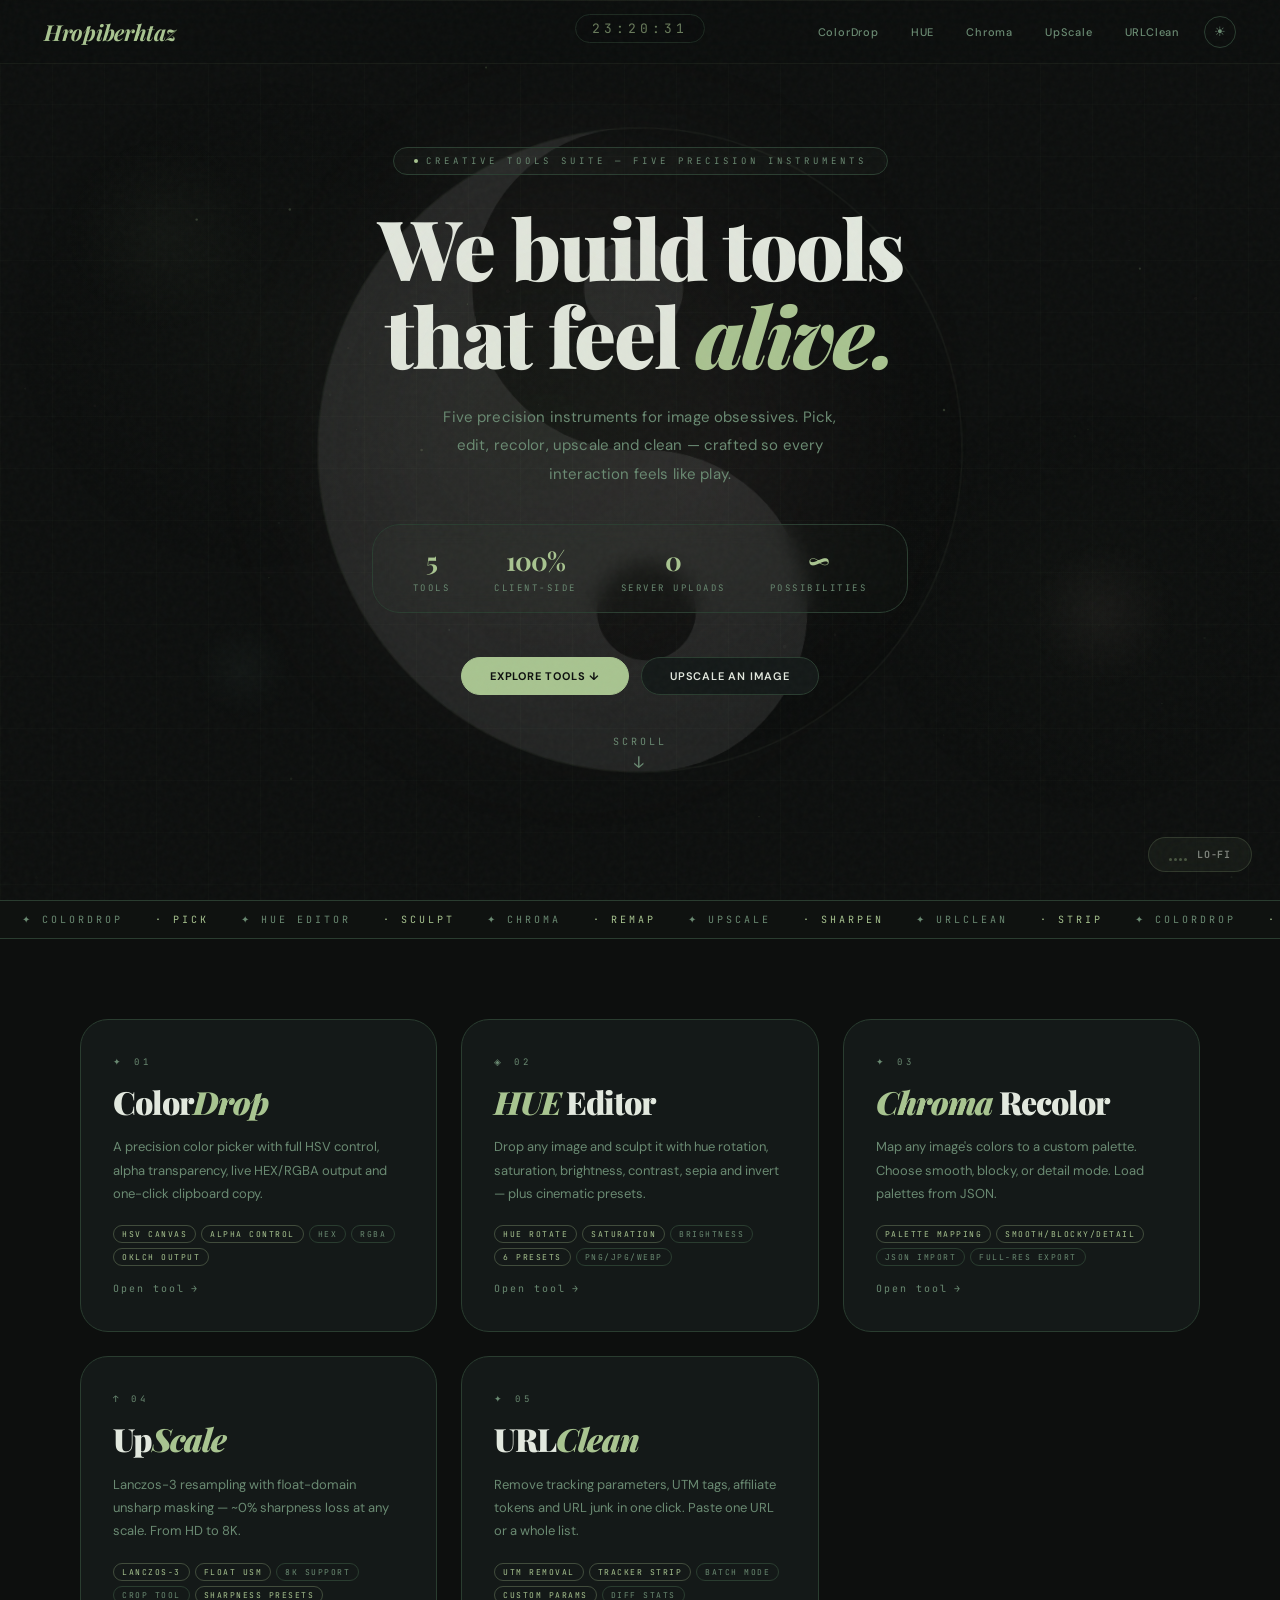
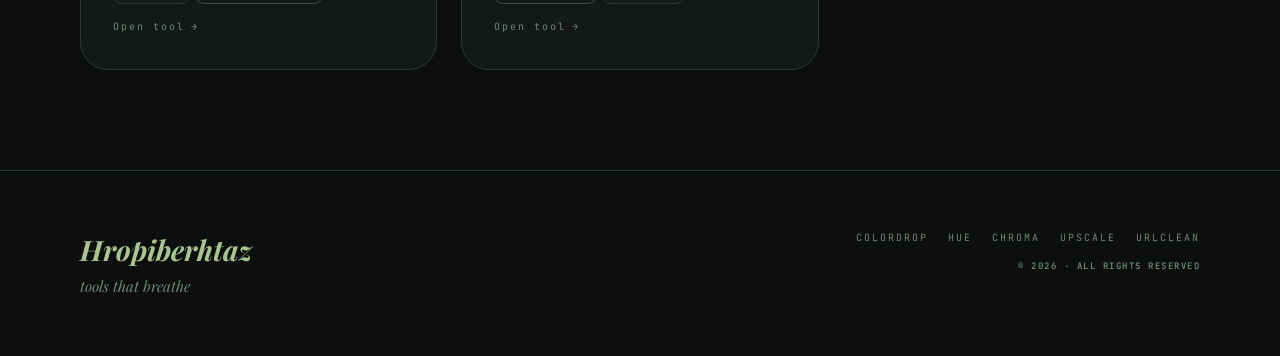
==== commit 9fdb0a50: "Add files via upload" ====
--- a/index.html
+++ b/index.html
@@ -4,3940 +4,200 @@
 <meta charset="UTF-8">
 <meta name="viewport" content="width=device-width, initial-scale=1.0">
 <title>Hropiberhtaz — Tools that feel alive</title>
-<link href="https://fonts.googleapis.com/css2?family=Syne:wght@400;700;800&family=DM+Mono:wght@300;400;500&display=swap" rel="stylesheet">
+<link href="https://fonts.googleapis.com/css2?family=Playfair+Display:ital,wght@0,400;0,700;0,900;1,400;1,700&family=DM+Sans:wght@300;400;500;600&family=JetBrains+Mono:wght@400;600&display=swap" rel="stylesheet">
+<link href="https://fonts.googleapis.com/css2?family=Cormorant+Garamond:wght@300;400;500;600;700&display=swap" rel="stylesheet">
+<link rel="stylesheet" href="shared.css">
 <style>
-*,*::before,*::after{box-sizing:border-box;margin:0;padding:0}
-
-:root{
-  --bg:           #0F0D19;
-  --surface:      #1A1726;
-  --card:         #0A0812;
-  --panel:        #06050C;
-  --border:       #322D45;
-  --accent:       #B7A4FF;
-  --accent2:      #D0BDF2;
-  --text:         #F2E9FF;
-  --muted:        #A69DC8;
-  --lavender:     #E0D2FF;
-  --lavender-dim: #B09EE0;
-  --sky:          #CAB9FF;
-  --surface-dark: #1A1726;
-  --header-bg:    rgba(15,13,25,0.92);
-  --grid-color:   rgba(183,164,255,0.04);
-  --audio-bg:     rgba(183,164,255,.06);
-  --audio-border: rgba(183,164,255,.18);
-  --audio-color:  rgba(242,233,255,.55);
-  --dl-bg:        rgba(6,5,12,.90);
-  --hint-bg:      rgba(15,13,25,.94);
-  --checker-dark: #1A1726;
-  --sat-left:     #231F31;
-}
-
-:root[data-theme="light"]{
-  --bg:           #F0EAE0;
-  --surface:      #FAFAFA;
-  --card:         #FFFFFF;
-  --panel:        #F5F0E8;
-  --border:       #A89C90;
-  --accent:       #2E7391;
-  --accent2:      #3B8C4E;
-  --text:         #201C28;
-  --muted:        #635147;
-  --lavender:     #4A8FAD;
-  --lavender-dim: #2E7391;
-  --sky:          #6AAFCD;
-  --surface-dark: #D0C8BC;
-  --header-bg:    rgba(240,234,224,0.95);
-  --grid-color:   rgba(46,115,145,0.07);
-  --audio-bg:     rgba(32,28,40,.05);
-  --audio-border: rgba(32,28,40,.18);
-  --audio-color:  rgba(32,28,40,.70);
-  --dl-bg:        rgba(240,234,224,.95);
-  --hint-bg:      rgba(250,250,250,.97);
-  --checker-dark: #D0C8BC;
-  --sat-left:     #C8BFB5;
-}
-
-html{scroll-behavior:smooth}
-#bg-brush-canvas{
-  position:fixed;
-  inset:0;
-  pointer-events:none;
-  z-index:0;
-}
-
-.us-sharprow{display:flex;flex-wrap:wrap;gap:6px;margin-top:6px;align-items:center}
-.us-sharpbtn{
-  padding:5px 13px;border-radius:4px;border:1px solid var(--border);
-  background:transparent;color:var(--muted);font-family:'DM Mono',monospace;
-  font-size:11px;font-weight:500;cursor:pointer;letter-spacing:.04em;
-  transition:border-color .18s,color .18s,background .18s;
-}
-.us-sharpbtn:hover{border-color:var(--accent);color:var(--text);}
-.us-sharpbtn.on{
-  border-color:var(--accent);color:var(--accent);
-  background:rgba(183,164,255,.12);
-}
-.us-sharpcustom{
-  display:flex;align-items:center;gap:4px;
-  border:1px solid var(--border);border-radius:4px;
-  padding:3px 8px;transition:border-color .18s;
-  background:transparent;
-}
-.us-sharpcustom:focus-within{border-color:var(--accent);}
-.us-sharpcustom-x{
-  font-family:'DM Mono',monospace;font-size:11px;
-  color:var(--muted);pointer-events:none;line-height:1;
-}
-.us-sharpinput{
-  width:52px;background:transparent;border:none;outline:none;
-  font-family:'DM Mono',monospace;font-size:11px;font-weight:500;
-  color:var(--text);-moz-appearance:textfield;text-align:center;
-}
-.us-sharpinput::-webkit-inner-spin-button,
-.us-sharpinput::-webkit-outer-spin-button{-webkit-appearance:none;margin:0}
-.us-sharpinfo{
-  margin-top:6px;font-size:10px;color:var(--muted);font-family:'DM Mono',monospace;
-  letter-spacing:.04em;opacity:.8;
-}
-
-.btn-remove-img{
-  border-color: rgba(255,80,80,.35);
-  color: rgba(255,120,100,.8);
-}
-.btn-remove-img:hover{
-  border-color: rgba(255,80,80,.7) !important;
-  color: #ff6b6b !important;
-  background: rgba(255,80,80,.08) !important;
-}
-
-#scroll-progress{
-  position:fixed;top:0;left:0;height:2px;width:0%;
-  background:linear-gradient(90deg,var(--accent),var(--accent2));
-  z-index:10001;pointer-events:none;
-  transition:width .08s linear;
-}
-#particle-canvas{
-  position:fixed;inset:0;
-  pointer-events:none;z-index:0;opacity:.5;
-}
-
-.reveal{opacity:0;transform:translateY(36px);transition:opacity .7s ease,transform .7s ease}
-.reveal.visible{opacity:1;transform:translateY(0)}
-.reveal-left{opacity:0;transform:translateX(-36px);transition:opacity .7s ease,transform .7s ease}
-.reveal-left.visible{opacity:1;transform:translateX(0)}
-.reveal-right{opacity:0;transform:translateX(36px);transition:opacity .7s ease,transform .7s ease}
-.reveal-right.visible{opacity:1;transform:translateX(0)}
-.reveal-scale{opacity:0;transform:scale(.94);transition:opacity .6s ease,transform .6s ease}
-.reveal-scale.visible{opacity:1;transform:scale(1)}
-.reveal-d1{transition-delay:.1s}
-.reveal-d2{transition-delay:.18s}
-.reveal-d3{transition-delay:.28s}
-.reveal-d4{transition-delay:.38s}
-.reveal-d5{transition-delay:.48s}
-
-@keyframes headingPop{
-  0%  {opacity:0;transform:translateY(28px) scale(.97);
-       color:var(--lavender);
-       text-shadow:0 0 32px rgba(183,164,255,.55),0 0 8px rgba(208,189,242,.30)}
-  55% {opacity:1;transform:translateY(-4px) scale(1.012);
-       color:var(--lavender);
-       text-shadow:0 0 24px rgba(183,164,255,.40),0 0 6px rgba(208,189,242,.20)}
-  100%{opacity:1;transform:translateY(0) scale(1);
-       color:var(--text);
-       text-shadow:none}
-}
-
-.hero-title,.section-title{
-  opacity:0;
-}
-.hero-title.visible,.section-title.visible{
-  animation:headingPop .85s cubic-bezier(.22,1,.36,1) forwards;
-}
-.reveal-d1 .hero-title,.reveal-d1 .section-title{animation-delay:.1s}
-.reveal-d2 .hero-title,.reveal-d2 .section-title{animation-delay:.18s}
-
-.hero-title.anim-done,
-.section-title.anim-done {
-  animation: none;
-  opacity: 1;
-  transform: translateY(0) scale(1);
-  color: var(--text);
-  text-shadow: none;
-  cursor: default;
-  will-change: transform, color, text-shadow;
-  transition:
-    transform    .5s cubic-bezier(.25,.46,.45,.94),
-    color        .45s ease,
-    text-shadow  .45s ease;
-}
-.hero-title.anim-done:hover,
-.section-title.anim-done:hover {
-  transform: scale(1.04) translateY(-4px);
-  color: var(--lavender);
-  text-shadow:
-    0 0 48px rgba(183,164,255,.45),
-    0 0 16px rgba(208,189,242,.25);
-}
-.hero-title.anim-done em,
-.section-title.anim-done em {
-  display: inline-block;
-  transition:
-    color       .45s ease,
-    text-shadow .45s ease;
-}
-.hero-title.anim-done:hover em,
-.section-title.anim-done:hover em {
-  color: var(--accent);
-  text-shadow: 0 0 32px rgba(183,164,255,.55);
-}
-
-.btn{position:relative;overflow:hidden}
-.ripple-wave{
-  position:absolute;border-radius:50%;
-  background:rgba(255,255,255,.2);
-  transform:scale(0);
-  animation:rippleAnim .5s linear forwards;
-  pointer-events:none;
-}
-@keyframes rippleAnim{to{transform:scale(4);opacity:0}}
-
-#shortcut-hint{
-  position:fixed;bottom:28px;left:28px;z-index:8000;
-  background:var(--hint-bg);
-  border:1px solid var(--border);
-  border-radius:8px;
-  padding:9px 16px;
-  font-size:10px;letter-spacing:1.5px;text-transform:uppercase;
-  color:var(--muted);backdrop-filter:blur(12px);
-  pointer-events:none;opacity:0;transform:translateY(6px);
-  transition:opacity .3s,transform .3s;
-}
-#shortcut-hint.show{opacity:1;transform:translateY(0)}
-
-.picker-widget{border-radius:14px !important}
-.picker-preview-row{border-radius:10px !important}
-.sv-canvas-wrap{border-radius:8px !important}
-.hue-wrap{border-radius:6px !important}
-.alpha-wrap{border-radius:6px !important}
-.rgb-cell{border-radius:6px !important}
-
-#hueeditor .editor-shell{border-radius:14px !important;overflow:hidden}
-.editor-canvas-area{border-radius:0}
-.drop-zone{border-radius:10px !important}
-.editor-panel{border-radius:0}
-.panel-section{border-radius:0}
-.preset-btn{border-radius:8px !important}
-
-.card{border-radius:14px !important}
-.toggle-group{border-radius:8px !important}
-.toggle-btn{border-radius:5px !important}
-.slider-badge{border-radius:6px !important}
-.swatch{border-radius:8px !important}
-.upload-zone{border-radius:12px !important}
-.canvas-panel-r{border-radius:14px !important}
-#recolorCanvas{border-radius:8px !important}
-
-.btn{border-radius:8px !important}
-.hero-label{border-radius:24px !important}
-.toast{border-radius:8px !important}
-#audio-toggle{border-radius:50px !important}
-#next-tool-btn{border-radius:50px !important}
-
-body{
-  font-family:'DM Mono',monospace;
-  background:var(--bg);
-  color:var(--text);
-  min-height:100vh;
-  overflow-x:hidden;
-}
-
-body::before{
-  content:'';
-  position:fixed;
-  inset:0;
-  background-image:
-    linear-gradient(var(--grid-color) 1px,transparent 1px),
-    linear-gradient(90deg,var(--grid-color) 1px,transparent 1px);
-  background-size:48px 48px;
-  pointer-events:none;
-  z-index:0;
-}
-
-header{
-  position:fixed;
-  top:0;left:0;right:0;
-  z-index:1000;
-  padding:18px 48px;
-  display:flex;align-items:center;justify-content:space-between;
-  background:var(--header-bg);
-  backdrop-filter:blur(16px);
-  border-bottom:1px solid var(--border);
-}
-
-.logo{
-  font-family:'Vivaldi','Great Vibes',serif;
-  font-size:29px;
-  font-weight: 600;
-  color:var(--accent);
-  letter-spacing:.9px;
-  text-decoration:none;
-}
-
-nav{display:flex;gap:32px;align-items:center}
-nav a{
-  font-size:11px;
-  letter-spacing:2px;
-  text-transform:uppercase;
-  color:var(--muted);
-  text-decoration:none;
-  transition:color .2s;
-}
-nav a:hover{color:var(--text)}
-
-#hero{
-  position:relative;
-  z-index:1;
-  min-height:100vh;
-  display:flex;flex-direction:column;
-  align-items:center;justify-content:center;
-  text-align:center;
-  padding:100px 40px 60px;
-}
-
-.hero-label{
-  font-size:10px;
-  letter-spacing:4px;
-  text-transform:uppercase;
-  color:var(--muted);
-  margin-bottom:28px;
-  border:1px solid var(--border);
-  padding:6px 18px;
-  border-radius:20px;
-}
-
-.hero-title{
-  font-family:'Syne',sans-serif;
-  font-size:clamp(42px,7vw,96px);
-  font-weight:800;
-  line-height:1.05;
-  letter-spacing:-2px;
-  margin-bottom:24px;
-  max-width:900px;
-}
-
-.hero-title em{
-  font-style:italic;
-  color:var(--accent);
-}
-
-.hero-sub{
-  font-size:14px;
-  color:var(--muted);
-  max-width:480px;
-  line-height:1.8;
-  letter-spacing:.5px;
-  margin-bottom:48px;
-}
-
-.hero-cta{
-  display:flex;gap:12px;
-}
-
-.btn{
-  font-family:'DM Mono',monospace;
-  font-size:11px;
-  letter-spacing:1.5px;
-  text-transform:uppercase;
-  padding:12px 28px;
-  border:1px solid var(--border);
-  background:var(--surface);
-  color:var(--text);
-  cursor:pointer;
-  border-radius:2px;
-  transition:all .2s;
-  text-decoration:none;
-  display:inline-flex;align-items:center;gap:8px;
-}
-
-.btn:hover{border-color:var(--accent);color:var(--accent)}
-
-.btn-accent{
-  background:var(--accent);
-  color:#0A0812;
-  border-color:var(--accent);
-  font-weight:500;
-}
-.btn-accent:hover{background:#D5C2FF;border-color:#D5C2FF;color:#0A0812}
-
-.scroll-hint{
-  position:absolute;
-  bottom:32px;
-  left:50%;
-  transform:translateX(-50%);
-  display:flex;flex-direction:column;align-items:center;gap:8px;
-  font-size:10px;letter-spacing:3px;text-transform:uppercase;color:var(--muted);
-  animation:bounce 2s ease-in-out infinite;
-}
-
-@keyframes bounce{0%,100%{transform:translateX(-50%) translateY(0)}50%{transform:translateX(-50%) translateY(6px)}}
-
-.marquee-wrap{
-  position:relative;z-index:1;
-  overflow:hidden;
-  border-top:1px solid var(--border);
-  border-bottom:1px solid var(--border);
-  padding:14px 0;
-  background:var(--surface);
-}
-
-.marquee-track{
-  display:flex;
-  white-space:nowrap;
-  animation:marquee 22s linear infinite;
-}
-
-.marquee-track span{
-  font-size:11px;
-  letter-spacing:3px;
-  text-transform:uppercase;
-  color:var(--muted);
-  padding:0 24px;
-}
-
-.marquee-track span.dot{color:var(--accent);font-size:16px;line-height:1}
-
-@keyframes marquee{0%{transform:translateX(0)}100%{transform:translateX(-50%)}}
-
-.tool-section{
-  position:relative;z-index:1;
-  padding:100px 48px;
-  border-bottom:1px solid var(--border);
-}
-
-.section-head{
-  display:flex;flex-direction:column;
-  gap:12px;
-  margin-bottom:56px;
-}
-
-.section-num{
-  font-size:10px;
-  letter-spacing:4px;
-  text-transform:uppercase;
-  color:var(--muted);
-  display:flex;align-items:center;gap:12px;
-}
-
-.section-num::after{
-  content:'';
-  flex:1;max-width:80px;
-  height:1px;
-  background:var(--border);
-}
-
-.section-icon{color:var(--accent);margin-right:4px}
-
-.section-title{
-  font-family:'Syne',sans-serif;
-  font-size:clamp(32px,5vw,64px);
-  font-weight:800;
-  letter-spacing:-1.5px;
-  line-height:1.1;
-}
-
-.section-title em{font-style:italic;color:var(--accent)}
-
-.section-desc{
-  font-size:13px;
-  color:var(--muted);
-  max-width:520px;
-  line-height:1.8;
-  letter-spacing:.3px;
-}
-
-#colorpicker .picker-shell{
-  display:flex;
-  gap:32px;
-  align-items:flex-start;
-  flex-wrap:wrap;
-}
-
-.picker-info{
-  flex:1;
-  min-width:280px;
-  max-width:380px;
-}
-
-.features-list{
-  margin-top:32px;
-  display:flex;flex-direction:column;gap:14px;
-}
-
-.feature-item{
-  display:flex;align-items:flex-start;gap:12px;
-  font-size:12px;
-  color:var(--muted);
-  line-height:1.6;
-}
-
-.feature-item::before{
-  content:'✦';
-  color:var(--accent2);
-  flex-shrink:0;
-  margin-top:1px;
-}
-
-.picker-widget{
-  flex:0 0 auto;
-  background:var(--surface);
-  border:1px solid var(--border);
-  border-radius:2px;
-  padding:28px;
-  width:400px;
-  max-width:100%;
-}
-
-.picker-preview-row{
-  display:flex;
-  align-items:center;
-  gap:16px;
-  margin-bottom:20px;
-  padding:16px;
-  background:var(--card);
-  border:1px solid var(--border);
-  border-radius:2px;
-}
-
-.color-swatch-big{
-  width:64px;height:64px;
-  border-radius:4px;
-  border:1px solid var(--border);
-  flex-shrink:0;
-  position:relative;
-  overflow:hidden;
-}
-
-.color-swatch-big .checker-bg{
-  position:absolute;inset:0;
-  background-image:
-    linear-gradient(45deg,var(--checker-dark) 25%,transparent 25%),
-    linear-gradient(-45deg,var(--checker-dark) 25%,transparent 25%),
-    linear-gradient(45deg,transparent 75%,var(--checker-dark) 75%),
-    linear-gradient(-45deg,transparent 75%,var(--checker-dark) 75%);
-  background-size:12px 12px;
-  background-position:0 0,0 6px,6px -6px,-6px 0;
-}
-
-.color-swatch-big .color-fill{
-  position:absolute;inset:0;
-}
-
-.color-info{flex:1;min-width:0;overflow:hidden}
-
-.color-hex-display{
-  font-family:'DM Mono',monospace;
-  font-size:22px;
-  font-weight:500;
-  color:var(--text);
-  cursor:text;
-  transition:color .2s;
-  letter-spacing:1px;
-  white-space:nowrap;
-  overflow:hidden;
-  text-overflow:ellipsis;
-}
-
-.color-rgba-display{
-  font-size:9px;
-  letter-spacing:.8px;
-  color:var(--muted);
-  margin-top:4px;
-  white-space:nowrap;
-  overflow:hidden;
-  text-overflow:ellipsis;
-  max-width:100%;
-}
-
-@keyframes swatchPop{
-  0%  {transform:scale(0) rotate(-15deg);opacity:0}
-  60% {transform:scale(1.18) rotate(3deg);opacity:1}
-  80% {transform:scale(.93) rotate(-1deg)}
-  100%{transform:scale(1) rotate(0deg);opacity:1}
-}
-@keyframes swatchPulse{
-  0%,100%{box-shadow:0 0 0 0 rgba(183,164,255,0)}
-  50%{box-shadow:0 0 0 6px rgba(183,164,255,.25)}
-}
-.swatch.entering{
-  animation:swatchPop .38s cubic-bezier(.34,1.56,.64,1) forwards;
-}
-.swatch.pulse{
-  animation:swatchPulse .6s ease-out;
-}
-
-.copy-btn{
-  background:none;
-  border:none;
-  cursor:pointer;
-  padding:6px;
-  color:var(--muted);
-  transition:color .2s;
-  flex-shrink:0;
-}
-.copy-btn:hover{color:var(--accent)}
-.copy-btn.copied{color:var(--accent2)}
-
-.sv-canvas-wrap{
-  position:relative;
-  border-radius:2px;
-  overflow:hidden;
-  margin-bottom:14px;
-  cursor:crosshair;
-}
-
-#svCanvas{width:100%;height:200px;display:block}
-
-.sv-cursor{
-  position:absolute;
-  width:18px;height:18px;
-  border:3px solid white;
-  border-radius:50%;
-  transform:translate(-50%,-50%);
-  box-shadow:0 2px 6px rgba(0,0,0,.5);
-  pointer-events:none;
-}
-
-.sliders-row{display:flex;gap:12px;margin-bottom:14px}
-
-.hue-wrap,.alpha-wrap{
-  position:relative;
-  border-radius:2px;
-  overflow:hidden;
-  cursor:pointer;
-}
-
-.hue-wrap{flex:1;height:24px}
-.alpha-wrap{width:24px;height:200px;display:none;}
-
-#hueCanvas{width:100%;height:100%;display:block}
-#alphaCanvas{width:100%;height:100%;display:block}
-
-.hue-indicator{
-  position:absolute;
-  top:50%;left:0;
-  width:3px;height:100%;
-  background:rgba(100,100,100,.9);
-  transform:translate(-50%,-50%);
-  pointer-events:none;
-  box-shadow:0 0 4px rgba(0,0,0,.5);
-}
-
-.alpha-indicator{
-  position:absolute;
-  left:50%;top:0;
-  width:100%;height:3px;
-  background:rgba(100,100,100,.9);
-  transform:translate(-50%,-50%);
-  pointer-events:none;
-}
-
-.rgb-grid{
-  display:grid;
-  grid-template-columns:repeat(4,1fr);
-  gap:8px;
-  margin-top:14px;
-}
-
-.rgb-cell{
-  background:var(--card);
-  border:1px solid var(--border);
-  padding:8px 6px;
-  text-align:center;
-}
-
-.rgb-cell-label{
-  font-size:9px;
-  letter-spacing:2px;
-  text-transform:uppercase;
-  margin-bottom:4px;
-}
-
-.rgb-cell-val{
-  font-size:14px;
-  font-weight:500;
-  color:var(--text);
-}
-
-.rgba-input-row{
-  display:grid;
-  grid-template-columns:repeat(4,1fr);
-  gap:6px;
-  margin-top:10px;
-}
-.rgba-input-cell{
-  display:flex;flex-direction:column;gap:4px;
-  background:var(--card);
-  border:1px solid var(--border);
-  border-radius:6px;
-  padding:6px 5px;
-  text-align:center;
-}
-.rgba-input-cell label{
-  font-size:9px;letter-spacing:2px;text-transform:uppercase;color:var(--muted);
-}
-.rgba-input-cell input[type=number]{
-  width:100%;background:none;border:none;outline:none;
-  font-family:'DM Mono',monospace;font-size:13px;font-weight:500;
-  color:var(--text);text-align:center;
-  -moz-appearance:textfield;
-  cursor:text !important;
-}
-.rgba-input-cell input[type=number]::-webkit-inner-spin-button,
-.rgba-input-cell input[type=number]::-webkit-outer-spin-button{-webkit-appearance:none}
-.rgba-input-cell:focus-within{border-color:var(--accent)}
-
-.rgba-copy-btn{
-  margin-top:10px;width:100%;
-  font-family:'DM Mono',monospace;font-size:10px;
-  letter-spacing:1.5px;text-transform:uppercase;
-  padding:9px;border-radius:8px;
-  border:1px solid var(--border);
-  background:var(--card);color:var(--muted);
-  cursor:pointer;transition:all .2s;
-  display:flex;align-items:center;justify-content:center;gap:8px;
-}
-.rgba-copy-btn:hover{border-color:var(--accent);color:var(--accent)}
-.rgba-copy-btn.copied{border-color:var(--accent2);color:var(--accent2)}
-
-#hueeditor .editor-shell{
-  display:grid;
-  grid-template-columns:1fr 300px;
-  gap:0;
-  border:1px solid var(--border);
-  min-height:520px;
-}
-
-.editor-canvas-area{
-  display:flex;
-  flex-direction:column;
-  align-items:center;
-  justify-content:center;
-  padding:32px;
-  background:var(--surface);
-  position:relative;
-  overflow:hidden;
-}
-
-.drop-zone{
-  width:100%;
-  max-width:640px;
-  aspect-ratio:4/3;
-  border:2px dashed var(--border);
-  display:flex;flex-direction:column;
-  align-items:center;justify-content:center;
-  cursor:pointer;
-  transition:all .3s;
-  position:relative;
-  overflow:hidden;
-  background:var(--card);
-}
-
-.drop-zone:hover,.drop-zone.drag-over{
-  border-color:var(--accent);
-  background:rgba(183,164,255,0.05);
-}
-
-.drop-zone.has-image{border-style:solid;border-color:var(--border)}
-
-.drop-icon{font-size:42px;margin-bottom:14px;opacity:.3;color:var(--accent)}
-.drop-text{font-family:'Syne',sans-serif;font-size:16px;font-weight:700;color:var(--muted);margin-bottom:6px}
-.drop-sub{font-size:10px;color:var(--muted);opacity:.5;letter-spacing:1.5px;text-transform:uppercase}
-
-#editorCanvas{position:absolute;inset:0;width:100%;height:100%;object-fit:contain;display:none}
-
-.canvas-overlay-btns{
-  position:absolute;bottom:12px;right:12px;
-  display:none;gap:8px;
-}
-.canvas-overlay-btns.visible{display:flex}
-
-.editor-panel{
-  background:var(--panel);
-  border-left:1px solid var(--border);
-  display:flex;flex-direction:column;
-  overflow-y:auto;
-}
-
-.panel-section{
-  padding:20px;
-  border-bottom:1px solid var(--border);
-}
-
-.panel-label{
-  font-size:9px;letter-spacing:3px;text-transform:uppercase;color:var(--muted);
-  margin-bottom:18px;
-}
-
-.slider-row{
-  display:flex;flex-direction:column;gap:6px;
-  margin-bottom:16px;
-}
-
-.slider-header{display:flex;justify-content:space-between;align-items:center}
-.slider-name{font-size:11px;color:var(--text);letter-spacing:.3px}
-.slider-val{font-size:11px;color:var(--accent);min-width:40px;text-align:right}
-
-input[type="range"]{
-  -webkit-appearance:none;
-  width:100%;height:2px;
-  background:var(--border);
-  border-radius:0;outline:none;cursor:pointer;
-}
-
-input[type="range"]::-webkit-slider-thumb{
-  -webkit-appearance:none;
-  width:13px;height:13px;
-  background:var(--accent);
-  border-radius:50%;
-  cursor:pointer;
-  transition:transform .1s;
-}
-
-input[type="range"]::-webkit-slider-thumb:hover{transform:scale(1.3)}
-
-#e-hue-slider{background:linear-gradient(to right,#ff0000,#ffff00,#00ff00,#00ffff,#0000ff,#ff00ff,#ff0000)}
-#e-sat-slider{background:linear-gradient(to right,var(--sat-left),#B7A4FF)}
-#e-bright-slider{background:linear-gradient(to right,#000,#fff)}
-#e-contrast-slider{background:linear-gradient(to right,#888,#fff)}
-
-.presets-grid{display:grid;grid-template-columns:1fr 1fr;gap:6px}
-
-.preset-btn{
-  padding:8px 10px;
-  border:1px solid var(--border);
-  border-radius:2px;
-  cursor:pointer;
-  background:transparent;
-  transition:all .2s;
-  display:flex;flex-direction:column;gap:4px;
-  text-align:left;
-}
-
-.preset-btn:hover{border-color:var(--accent)}
-.preset-btn.active{border-color:var(--accent);background:rgba(183,164,255,.07)}
-
-.preset-name{font-size:10px;color:var(--text);letter-spacing:.3px;font-family:'DM Mono',monospace}
-.preset-dots{display:flex;gap:3px}
-.preset-dot{width:9px;height:9px;border-radius:50%}
-
-.panel-export{padding:20px;margin-top:auto}
-.btn-full{width:100%;padding:12px;font-size:11px;letter-spacing:1.5px;margin-bottom:8px;text-align:center;display:block}
-.export-row{display:flex;gap:6px}
-.export-row .btn{flex:1;text-align:center;font-size:10px;padding:8px 4px}
-
-.reset-small{
-  font-size:9px;color:var(--muted);background:none;border:none;
-  cursor:pointer;letter-spacing:1px;text-transform:uppercase;
-  padding:4px 0;transition:color .2s;font-family:'DM Mono',monospace;
-}
-.reset-small:hover{color:var(--accent2)}
-
-.no-image-state{
-  padding:24px;display:flex;flex-direction:column;
-  align-items:center;justify-content:center;
-  height:100%;text-align:center;opacity:.35;
-}
-
-.no-image-state p{font-size:11px;color:var(--muted);line-height:1.7}
-
-.editor-panel::-webkit-scrollbar{width:3px}
-.editor-panel::-webkit-scrollbar-track{background:var(--panel)}
-.editor-panel::-webkit-scrollbar-thumb{background:var(--border)}
-
-#recolor .recolor-shell{
-  display:flex;flex-direction:column;gap:24px;
-}
-
-.card{
-  background:var(--surface);
-  border:1px solid var(--border);
-  border-radius:2px;
-  padding:24px 28px;
-}
-
-.card-label{
-  font-size:9px;letter-spacing:3px;text-transform:uppercase;
-  color:var(--muted);margin-bottom:20px;
-}
-
-.control-row{
-  display:flex;flex-wrap:wrap;gap:20px 32px;
-  align-items:center;
-  margin-bottom:20px;
-}
-.control-row:last-child{margin-bottom:0}
-
-.control-group{display:flex;flex-direction:column;gap:8px}
-.control-label{font-size:9px;letter-spacing:2px;text-transform:uppercase;color:var(--muted)}
-
-.toggle-group{
-  display:flex;gap:4px;
-  background:var(--card);
-  padding:4px;
-  border:1px solid var(--border);
-  border-radius:2px;
-}
-
-.toggle-btn{
-  background:transparent;border:none;
-  color:var(--muted);
-  font-size:10px;letter-spacing:1px;text-transform:uppercase;
-  padding:5px 14px;
-  cursor:pointer;transition:all .15s;
-  font-family:'DM Mono',monospace;
-  border-radius:1px;
-}
-
-.toggle-btn.active{background:var(--accent);color:#0A0812}
-
-.slider-container{
-  display:flex;align-items:center;gap:12px;
-  min-width:220px;
-}
-
-.slider-container input[type="range"]{width:160px;height:2px}
-
-.slider-badge{
-  font-size:11px;font-weight:500;color:var(--text);
-  background:var(--card);
-  padding:3px 10px;border:1px solid var(--border);border-radius:2px;
-  min-width:54px;text-align:center;
-}
-
-.palette-row{
-  display:flex;align-items:center;gap:12px;
-  flex-wrap:wrap;
-}
-
-.swatch{
-  width:44px;height:44px;
-  border-radius:2px;
-  cursor:pointer;
-  border:2px solid var(--border);
-  box-shadow:0 4px 10px rgba(0,0,0,.5);
-  transition:transform .1s,border-color .1s;
-  position:relative;
-  flex-shrink:0;
-}
-
-.swatch:hover{transform:scale(1.05);border-color:var(--muted)}
-
-.swatch input{
-  position:absolute;inset:0;
-  opacity:0;width:100%;height:100%;cursor:pointer;
-}
-
-.upload-zone{
-  border:1px dashed var(--border);
-  padding:40px 32px;
-  text-align:center;
-  cursor:pointer;
-  transition:background .15s,border-color .15s;
-}
-
-.upload-zone:hover{background:rgba(183,164,255,.04);border-color:var(--accent)}
-
-.upload-zone p{
-  font-size:11px;color:var(--muted);margin-bottom:14px;letter-spacing:.5px;line-height:1.7;
-}
-
-.canvas-panel-r{
-  background:var(--surface);
-  border:1px solid var(--border);
-  padding:24px;
-  display:none;
-}
-
-#recolorCanvas{
-  max-width:100%;max-height:60vh;
-  display:block;margin:0 auto;
-  border:1px solid var(--border);
-}
-
-.action-row{
-  display:flex;flex-wrap:wrap;gap:10px;
-  justify-content:center;
-  margin-top:20px;
-}
-
-footer{
-  position:relative;z-index:1;
-  padding:60px 48px;
-  border-top:1px solid var(--border);
-  display:flex;align-items:center;justify-content:space-between;
-  flex-wrap:wrap;gap:24px;
-}
-
-.footer-logo{
-  font-family:'Vivaldi','Great Vibes',serif;
-  font-size:28px;
-  font-weight: 600;
-  color:var(--accent);
-}
-
-.footer-tagline{
-  font-family:'Brush Script MT',cursive;
-  font-size:24px;
-  color:var(--muted);
-}
-
-.footer-copy{font-size:10px;color:var(--muted);letter-spacing:1.5px;text-transform:uppercase}
-
-#audio-toggle{
-  position:fixed;bottom:28px;right:28px;
-  z-index:9000;
-  background:var(--audio-bg);
-  border:1px solid var(--audio-border);
-  border-radius:50px;
-  padding:10px 20px;
-  display:flex;align-items:center;gap:10px;
-  cursor:pointer;
-  backdrop-filter:blur(12px);
-  transition:background .3s,border-color .3s,box-shadow .3s;
-  user-select:none;
-  font-family:'DM Mono',monospace;
-  color:var(--audio-color);
-  font-size:11px;
-  letter-spacing:.08em;
-  text-transform:uppercase;
-}
-#audio-toggle:hover{background:var(--audio-bg);filter:brightness(1.3);border-color:rgba(183,164,255,.42);color:var(--lavender);box-shadow:0 0 20px rgba(183,164,255,.16)}
-#audio-toggle.playing{border-color:rgba(183,164,255,.60);color:var(--accent);box-shadow:0 0 24px rgba(183,164,255,.28)}
-.bars{display:flex;align-items:flex-end;gap:2px;height:14px}
-.bar{width:3px;background:rgba(183,164,255,.80);border-radius:2px;height:3px;opacity:.5;transition:height .1s}
-.playing .bar{animation:barBounce .8s ease-in-out infinite alternate}
-.playing .bar:nth-child(1){animation-delay:0s;animation-duration:.7s}
-.playing .bar:nth-child(2){animation-delay:.15s;animation-duration:.9s}
-.playing .bar:nth-child(3){animation-delay:.05s;animation-duration:.6s}
-.playing .bar:nth-child(4){animation-delay:.25s;animation-duration:.75s}
-@keyframes barBounce{0%{height:3px;opacity:.5}100%{height:14px;opacity:1}}
-
-#next-tool-btn{
-  position:fixed;bottom:90px;right:28px;
-  z-index:8999;
-  background:var(--audio-bg);
-  border:1px solid var(--audio-border);
-  border-radius:50px;
-  padding:10px 20px;
-  display:none;
-  align-items:center;gap:8px;
-  cursor:pointer;
-  backdrop-filter:blur(12px);
-  transition:background .3s,border-color .3s,box-shadow .3s,opacity .4s,transform .4s;
-  user-select:none;
-  font-family:'DM Mono',monospace;
-  color:var(--audio-color);
-  font-size:11px;
-  letter-spacing:.08em;
-  text-transform:uppercase;
-  opacity:0;
-  transform:translateY(8px);
-}
-#next-tool-btn.visible{
-  display:flex;
-  opacity:1;
-  transform:translateY(0);
-}
-#next-tool-btn:hover{
-  background:var(--audio-bg);
-  filter:brightness(1.3);
-  border-color:rgba(183,164,255,.42);
-  color:var(--lavender);
-  box-shadow:0 0 20px rgba(183,164,255,.16);
-}
-
-.toast{
-  position:fixed;bottom:80px;right:28px;
-  background:var(--accent2);color:#0A0812;
-  font-size:10px;letter-spacing:2px;text-transform:uppercase;
-  padding:8px 18px;border-radius:2px;
-  opacity:0;transform:translateY(10px);
-  transition:opacity .3s,transform .3s;
-  z-index:9999;pointer-events:none;
-}
-.toast.show{opacity:1;transform:translateY(0)}
-#dl-progress-overlay{
-  position:fixed;inset:0;z-index:19999;
-  background:var(--dl-bg);
-  backdrop-filter:blur(14px);
-  display:flex;flex-direction:column;
-  align-items:center;justify-content:center;
-  gap:22px;
-  opacity:0;pointer-events:none;
-  transition:opacity .3s;
-}
-#dl-progress-overlay.active{opacity:1;pointer-events:all}
-#dl-progress-title{
-  font-family:'Syne',sans-serif;font-size:18px;font-weight:700;
-  color:var(--text);letter-spacing:-0.5px;
-}
-#dl-progress-sub{
-  font-size:11px;letter-spacing:2px;text-transform:uppercase;
-  color:var(--muted);
-}
-#dl-progress-track{
-  width:min(380px,80vw);height:3px;
-  background:var(--border);border-radius:3px;overflow:hidden;
-}
-#dl-progress-bar{
-  height:100%;width:0%;
-  background:linear-gradient(90deg,var(--accent),var(--accent2));
-  border-radius:3px;
-  transition:width .12s ease;
-}
-#dl-progress-pct{
-  font-family:'DM Mono',monospace;font-size:28px;font-weight:500;
-  color:var(--accent);letter-spacing:-1px;
-}
-
-#us-progress-overlay{
-  position:fixed;inset:0;z-index:19999;
-  background:var(--dl-bg);
-  backdrop-filter:blur(14px);
-  display:flex;flex-direction:column;
-  align-items:center;justify-content:center;
-  gap:22px;
-  opacity:0;pointer-events:none;
-  transition:opacity .3s;
-}
-#us-progress-overlay.active{opacity:1;pointer-events:all}
-#us-ov-title{
-  font-family:'Syne',sans-serif;font-size:18px;font-weight:700;
-  color:var(--text);letter-spacing:-0.5px;
-}
-#us-ov-sub{
-  font-size:11px;letter-spacing:2px;text-transform:uppercase;
-  color:var(--muted);
-}
-#us-ov-track{
-  width:min(380px,80vw);height:3px;
-  background:var(--border);border-radius:3px;overflow:hidden;
-}
-#us-ov-bar{
-  height:100%;width:0%;
-  background:linear-gradient(90deg,var(--accent),var(--accent2));
-  border-radius:3px;
-  transition:width .15s ease;
-}
-#us-ov-pct{
-  font-family:'DM Mono',monospace;font-size:28px;font-weight:500;
-  color:var(--accent);letter-spacing:-1px;
-}
-#us-ov-eta{
-  font-family:'DM Mono',monospace;font-size:11px;color:var(--muted);
-  letter-spacing:.06em;
-}
-
-.rotxt-divider{
-  position:relative;
-  z-index:1;
-  height:160px;
-  display:flex;
-  align-items:center;
-  justify-content:center;
-  overflow:hidden;
-  border-top:1px solid var(--border);
-  border-bottom:1px solid var(--border);
-  background:var(--card);
-}
-
-.rotxt-bg{
-  position:absolute;
-  inset:0;
-  display:flex;
-  align-items:center;
-  justify-content:center;
-  pointer-events:none;
-  user-select:none;
-}
-.rotxt-bg span{
-  font-family:'Syne',sans-serif;
-  font-size:clamp(80px,14vw,180px);
-  font-weight:800;
-  letter-spacing:-4px;
-  color:transparent;
-  -webkit-text-stroke:1px rgba(183,164,255,.08);
-  white-space:nowrap;
-  animation:rotxtSpin 18s linear infinite;
-  transform-origin:center;
-}
-@keyframes rotxtSpin{
-  0%  {transform:rotate(-3deg) scale(1.02)}
-  50% {transform:rotate( 3deg) scale(.98)}
-  100%{transform:rotate(-3deg) scale(1.02)}
-}
-.rotxt-ring{
-  position:relative;
-  width:130px;
-  height:130px;
-  flex-shrink:0;
-}
-.rotxt-ring svg{
-  width:100%;
-  height:100%;
-  animation:rotxtRing 12s linear infinite;
-}
-@keyframes rotxtRing{
-  from{transform:rotate(0deg)}
-  to  {transform:rotate(360deg)}
-}
-.rotxt-ring textPath{
-  font-family:'DM Mono',monospace;
-  font-size:10.5px;
-  letter-spacing:3.5px;
-  text-transform:uppercase;
-  fill:var(--muted);
-}
-.rotxt-dot{
-  position:absolute;
-  top:50%;left:50%;
-  transform:translate(-50%,-50%);
-  width:14px;height:14px;
-  border-radius:50%;
-  background:var(--accent);
-  box-shadow:0 0 18px rgba(183,164,255,.60);
-  animation:rotxtPulse 2.8s ease-in-out infinite;
-}
-@keyframes rotxtPulse{
-  0%,100%{transform:translate(-50%,-50%) scale(1);box-shadow:0 0 18px rgba(183,164,255,.55)}
-  50%     {transform:translate(-50%,-50%) scale(1.35);box-shadow:0 0 30px rgba(183,164,255,.80)}
-}
-.rotxt-center{
-  display:flex;
-  align-items:center;
-  gap:28px;
-  z-index:1;
-}
-.rotxt-line{
-  height:1px;
-  width:clamp(40px,6vw,100px);
-  background:linear-gradient(90deg,transparent,var(--border));
-}
-.rotxt-line.right{
-  background:linear-gradient(90deg,var(--border),transparent);
-}
-.rotxt-phrase{
-  font-family:'DM Mono',monospace;
-  font-size:10px;
-  letter-spacing:4px;
-  text-transform:uppercase;
-  color:var(--muted);
-  white-space:nowrap;
-}
-.rotxt-phrase em{
-  font-style:normal;
-  color:var(--accent);
-}
-#theme-toggle{
-  background:none;
-  border:1px solid var(--border);
-  color:var(--muted);
-  font-size:15px;
-  width:34px;height:34px;
-  border-radius:50px;
-  cursor:pointer;
-  display:flex;align-items:center;justify-content:center;
-  transition:all .25s;
-  padding:0;
-  line-height:1;
-}
-#theme-toggle:hover{
-  border-color:var(--accent);
-  color:var(--accent);
-  background:rgba(183,164,255,.10);
-}
-[data-theme="light"] .drop-zone:hover,
-[data-theme="light"] .drop-zone.drag-over{
-  background:rgba(46,115,145,0.06);
-  border-color:var(--lavender);
-}
-[data-theme="light"] .preset-btn.active{
-  background:rgba(46,115,145,.08);
-  border-color:var(--accent2);
-}
-[data-theme="light"] .upload-zone:hover{
-  background:rgba(46,115,145,.05);
-  border-color:var(--lavender);
-}
-[data-theme="light"] .btn-accent{color:#fff}
-[data-theme="light"] .toggle-btn.active{color:#fff}
-[data-theme="light"] .toast{color:#fff;background:var(--accent2)}
-[data-theme="light"] body::before{opacity:.45}
-[data-theme="light"] #scroll-progress{
-  background:linear-gradient(90deg,var(--accent),var(--accent2));
-}
-
-[data-theme="light"] .bar{
-  background:#2E7391;
-  opacity:0.90;
-}
-[data-theme="light"] #audio-toggle{
-  color:rgba(32,28,40,.75);
-}
-[data-theme="light"] #audio-toggle.playing .bar{
-  background:#4A8FAD;
-  opacity:1;
-}
-[data-theme="light"] .hero-title.anim-done:hover,
-[data-theme="light"] .section-title.anim-done:hover{
-  text-shadow:
-    0 0 48px rgba(74,143,173,.30),
-    0 0 16px rgba(59,140,78,.18);
-  color:var(--accent);
-}
-
-[data-theme="light"] .us-sharpbtn.on{
-  background:rgba(46,115,145,.10);
-}
-[data-theme="light"] #upscale .us-badge.ok{
-  background:rgba(46,115,145,.10);
-  color:var(--accent);
-  border:1px solid rgba(46,115,145,.28);
-}
-
-@media(max-width:860px){
-  header{padding:16px 24px}
-  nav{display:none}
-  .tool-section{padding:80px 24px}
-  #hueeditor .editor-shell{grid-template-columns:1fr;grid-template-rows:auto auto}
-  .editor-panel{border-left:none;border-top:1px solid var(--border)}
-  .picker-widget{width:100%}
-  footer{padding:40px 24px}
-}
-#upscale #us-dropzone{
-  border:2px dashed var(--border);border-radius:10px;padding:3rem 1.5rem;
-  text-align:center;cursor:pointer;transition:border-color .2s,background .2s;
-}
-#upscale #us-dropzone:hover,#upscale #us-dropzone.over{
-  border-color:var(--accent);background:rgba(183,164,255,.05);
-}
-#upscale #us-dropzone h3{font-size:15px;margin:.75rem 0 .4rem;font-family:'Syne',sans-serif}
-#upscale #us-dropzone p{font-family:'DM Mono',monospace;font-size:12px;color:var(--muted)}
-#upscale .us-upicon{width:44px;height:44px;border:1px solid var(--border);border-radius:50%;display:flex;align-items:center;justify-content:center;margin:0 auto .75rem;transition:border-color .2s}
-#upscale #us-dropzone:hover .us-upicon,#upscale #us-dropzone.over .us-upicon{border-color:var(--accent)}
-
-#upscale #us-thumbrow{display:none;align-items:center;gap:12px;margin-top:1rem;background:var(--card);border-radius:8px;padding:.9rem;border:1px solid var(--border)}
-#upscale #us-thumbrow img{width:52px;height:52px;object-fit:cover;border-radius:6px;border:1px solid var(--border)}
-#upscale .us-tinfo{flex:1}
-#upscale .us-tname{font-size:13px;font-weight:700;white-space:nowrap;overflow:hidden;text-overflow:ellipsis;max-width:300px}
-#upscale .us-tdim{font-family:'DM Mono',monospace;font-size:11px;color:var(--muted);margin-top:3px}
-#upscale .us-changebtn{font-family:'DM Mono',monospace;font-size:11px;background:none;border:1px solid var(--border);color:var(--muted);padding:5px 12px;border-radius:6px;cursor:pointer;flex-shrink:0}
-#upscale .us-changebtn:hover{color:var(--text);border-color:var(--muted)}
-
-#upscale .us-sizerow{display:flex;align-items:flex-end;gap:10px;flex-wrap:wrap}
-#upscale .us-field{display:flex;flex-direction:column;gap:5px}
-#upscale .us-field label{font-family:'DM Mono',monospace;font-size:10px;color:var(--muted);letter-spacing:.06em;text-transform:uppercase}
-#upscale .us-field input[type=number]{width:130px;background:var(--card);border:1px solid var(--border);color:var(--text);font-family:'DM Mono',monospace;font-size:15px;padding:9px 12px;border-radius:8px;outline:none;transition:border-color .2s}
-#upscale .us-field input:focus{border-color:var(--accent)}
-#upscale .us-xsep{font-size:20px;color:var(--muted);padding-bottom:10px}
-#upscale .us-lockrow{display:flex;align-items:center;gap:7px;padding-bottom:10px;cursor:pointer;user-select:none}
-#upscale .us-lockrow input{accent-color:var(--accent);width:14px;height:14px;cursor:pointer}
-#upscale .us-lockrow span{font-family:'DM Mono',monospace;font-size:12px;color:var(--muted)}
-
-#upscale .us-presets{display:flex;flex-wrap:wrap;gap:7px;margin-top:1rem}
-#upscale .us-pbtn{font-family:'DM Mono',monospace;font-size:11px;background:var(--card);border:1px solid var(--border);color:var(--muted);padding:6px 13px;border-radius:6px;cursor:pointer;transition:all .15s}
-#upscale .us-pbtn:hover{color:var(--text);border-color:var(--accent)}
-
-#upscale .us-badge{display:none;font-family:'DM Mono',monospace;font-size:11px;padding:5px 12px;border-radius:20px;margin-top:10px}
-#upscale .us-badge.ok{background:rgba(183,164,255,.12);color:var(--accent);border:1px solid rgba(183,164,255,.28)}
-#upscale .us-badge.warn{background:rgba(255,107,107,.1);color:#ff6b6b;border:1px solid rgba(255,107,107,.25)}
-
-#upscale #us-cropcard{display:none}
-#upscale #us-cropwrap{position:relative;display:inline-block;cursor:crosshair;line-height:0;max-width:100%}
-#upscale #us-cropwrap img{display:block;max-width:100%;max-height:380px;border-radius:6px}
-#upscale #us-cropbox{position:absolute;border:2px solid var(--accent);box-sizing:border-box;pointer-events:none;display:none}
-#upscale #us-cropbox::after{content:'';position:absolute;inset:0;background:rgba(183,164,255,.10)}
-#upscale .us-cmask{position:absolute;background:rgba(0,0,0,.55);pointer-events:none}
-#upscale .us-ch{position:absolute;width:12px;height:12px;background:var(--accent);border-radius:2px;pointer-events:all;z-index:5}
-#upscale .us-ch.tl{top:-6px;left:-6px;cursor:nw-resize}
-#upscale .us-ch.tr{top:-6px;right:-6px;cursor:ne-resize}
-#upscale .us-ch.bl{bottom:-6px;left:-6px;cursor:sw-resize}
-#upscale .us-ch.br{bottom:-6px;right:-6px;cursor:se-resize}
-#upscale #us-cropinfo{font-family:'DM Mono',monospace;font-size:12px;color:var(--muted);margin-top:8px;min-height:16px}
-#upscale .us-cropbtns{display:flex;gap:8px;margin-top:8px}
-#upscale .us-sbtn{font-family:'DM Mono',monospace;font-size:11px;background:var(--card);border:1px solid var(--border);color:var(--muted);padding:7px 14px;border-radius:6px;cursor:pointer}
-#upscale .us-sbtn:hover{color:var(--text);border-color:var(--muted)}
-
-#upscale .us-arow{display:flex;align-items:center;justify-content:space-between;gap:12px;flex-wrap:wrap}
-#upscale .us-asummary{font-family:'DM Mono',monospace;font-size:12px;color:var(--muted);line-height:1.7}
-#upscale .us-asummary b{color:var(--text)}
-#upscale #us-upscalebtn{background:var(--accent);color:#0A0812;border:none;font-family:'Syne',sans-serif;font-size:14px;font-weight:800;padding:12px 28px;border-radius:8px;cursor:pointer;transition:transform .15s,box-shadow .15s;white-space:nowrap}
-#upscale #us-upscalebtn:hover{transform:translateY(-1px);box-shadow:0 4px 20px rgba(183,164,255,.35)}
-#upscale #us-upscalebtn:disabled{opacity:.4;cursor:not-allowed;transform:none;box-shadow:none}
-#upscale .us-fmtrow{display:flex;gap:7px;margin-top:1rem;flex-wrap:wrap}
-#upscale .us-fmtbtn{font-family:'DM Mono',monospace;font-size:11px;background:var(--card);border:1px solid var(--border);color:var(--muted);padding:6px 14px;border-radius:6px;cursor:pointer;transition:all .15s}
-#upscale .us-fmtbtn.on{background:var(--accent);color:#0A0812;border-color:var(--accent)}
-#upscale #us-progwrap{display:none;margin-top:1rem}
-#upscale .us-progtrack{height:3px;background:var(--border);border-radius:2px;overflow:hidden}
-#upscale .us-progfill{height:100%;background:var(--accent);border-radius:2px;width:0;transition:width .2s}
-#upscale #us-proglabel{font-family:'DM Mono',monospace;font-size:11px;color:var(--muted);margin-top:6px}
-
-#upscale #us-resultcard{display:none}
-#upscale #us-statsbar{display:flex;border:1px solid var(--border);border-radius:10px;overflow:hidden;margin-bottom:1rem;flex-wrap:wrap}
-#upscale .us-sc{flex:1;min-width:80px;padding:12px 14px;background:var(--card)}
-#upscale .us-sc.hi{background:rgba(183,164,255,.10)}
-#upscale .us-sl{font-family:'DM Mono',monospace;font-size:10px;color:var(--muted);text-transform:uppercase;letter-spacing:.06em;margin-bottom:4px}
-#upscale .us-sv{font-family:'DM Mono',monospace;font-size:13px;font-weight:500;color:var(--text)}
-#upscale .us-sc.hi .us-sv{color:var(--accent);font-size:16px}
-#upscale .us-sarr{display:flex;align-items:center;padding:0 6px;background:var(--card);color:var(--muted);font-size:16px}
-#upscale #us-resultimg{max-width:100%;border-radius:8px;display:block}
-#upscale .us-rmeta{display:flex;align-items:center;justify-content:space-between;margin-top:12px;flex-wrap:wrap;gap:10px}
-#upscale .us-rdims{font-family:'DM Mono',monospace;font-size:12px;color:var(--muted)}
-#upscale .us-rdims b{color:var(--text)}
-#upscale #us-dlbtn{display:flex;align-items:center;gap:7px;background:transparent;border:1px solid var(--accent);color:var(--accent);font-family:'Syne',sans-serif;font-weight:700;font-size:13px;padding:9px 22px;border-radius:8px;cursor:pointer;transition:background .15s}
-#upscale #us-dlbtn:hover{background:rgba(183,164,255,.12)}
-
-
-.hero-blob{
-  position:absolute;
-  width:clamp(400px,50vw,700px);height:clamp(400px,50vw,700px);
-  top:50%;left:50%;transform:translate(-50%,-50%);
-  background:radial-gradient(circle at 30% 40%,rgba(183,164,255,.12),rgba(208,189,242,.06),transparent 70%);
-  border-radius:40% 60% 55% 45%/55% 40% 60% 45%;
-  animation:blobMorph 18s ease-in-out infinite,blobRotate 25s linear infinite;
-  pointer-events:none;z-index:0;filter:blur(40px);
-}
-[data-theme="light"] .hero-blob{
-  background:radial-gradient(circle at 30% 40%,rgba(46,115,145,.10),rgba(106,175,205,.06),transparent 70%);
-}
-@keyframes blobMorph{
-  0%,100%{border-radius:40% 60% 55% 45%/55% 40% 60% 45%}
-  25%{border-radius:55% 45% 40% 60%/40% 60% 45% 55%}
-  50%{border-radius:45% 55% 60% 40%/60% 45% 55% 40%}
-  75%{border-radius:60% 40% 45% 55%/45% 55% 40% 60%}
-}
-@keyframes blobRotate{from{rotate:0deg}to{rotate:360deg}}
-
-.hero-float{
-  position:absolute;pointer-events:none;z-index:0;
-  border:1px solid rgba(183,164,255,.12);border-radius:4px;
-  animation:heroFloat 8s ease-in-out infinite;
-}
-[data-theme="light"] .hero-float{border-color:rgba(46,115,145,.12)}
-.hero-float:nth-child(2){width:60px;height:60px;top:18%;left:12%;animation-duration:9s;animation-delay:-2s;rotate:25deg}
-.hero-float:nth-child(3){width:40px;height:40px;top:72%;right:15%;animation-duration:7s;animation-delay:-4s;rotate:-15deg;border-radius:50%}
-.hero-float:nth-child(4){width:80px;height:80px;bottom:20%;left:8%;animation-duration:11s;animation-delay:-1s;rotate:40deg;border-radius:12px}
-.hero-float:nth-child(5){width:30px;height:30px;top:30%;right:10%;animation-duration:6s;animation-delay:-3s;rotate:-30deg}
-@keyframes heroFloat{
-  0%,100%{transform:translateY(0) rotate(0deg);opacity:.4}
-  50%{transform:translateY(-20px) rotate(8deg);opacity:.7}
-}
-
-header{transition:background .3s,box-shadow .3s}
-header.header-scrolled{box-shadow:0 4px 30px rgba(0,0,0,.15)}
-
-.card,.picker-widget,.editor-shell{
-  transition:transform .35s cubic-bezier(.25,.46,.45,.94),box-shadow .35s ease,border-color .25s;
-  transform-style:preserve-3d;
-  will-change:transform;
-}
-.card:hover,.picker-widget:hover{
-  box-shadow:0 20px 60px rgba(0,0,0,.15),0 0 40px rgba(183,164,255,.06);
-}
-[data-theme="light"] .card:hover,[data-theme="light"] .picker-widget:hover{
-  box-shadow:0 20px 60px rgba(0,0,0,.08),0 0 40px rgba(46,115,145,.06);
-}
-
-.card::before,.picker-widget::before{
-  content:'';position:absolute;inset:-1px;border-radius:inherit;
-  background:conic-gradient(from var(--gradient-angle,0deg),var(--accent),var(--accent2),var(--lavender),var(--accent));
-  z-index:-1;opacity:0;
-  transition:opacity .4s ease;
-  padding:1px;
-  -webkit-mask:linear-gradient(#fff 0 0) content-box,linear-gradient(#fff 0 0);
-  -webkit-mask-composite:xor;mask-composite:exclude;
-}
-.card,.picker-widget{position:relative}
-.card:hover::before,.picker-widget:hover::before{
-  opacity:1;
-  animation:gradientSpin 3s linear infinite;
-}
-@property --gradient-angle{syntax:'<angle>';initial-value:0deg;inherits:false}
-@keyframes gradientSpin{to{--gradient-angle:360deg}}
-
-.btn{transition:all .25s cubic-bezier(.34,1.56,.64,1)}
-.btn:hover{transform:translateY(-2px) scale(1.03)}
-.btn:active{transform:translateY(0) scale(.97);transition-duration:.1s}
-.btn-accent:hover{transform:translateY(-2px) scale(1.03);box-shadow:0 8px 24px rgba(183,164,255,.25)}
-[data-theme="light"] .btn-accent:hover{box-shadow:0 8px 24px rgba(46,115,145,.20)}
-
-.swatch{transition:transform .3s cubic-bezier(.34,1.56,.64,1),border-color .2s,box-shadow .3s}
-.swatch:hover{transform:scale(1.12) rotate(3deg);box-shadow:0 6px 20px rgba(0,0,0,.3)}
-
-.preset-btn{transition:all .25s cubic-bezier(.34,1.56,.64,1)}
-.preset-btn:hover{transform:translateY(-2px) scale(1.03)}
-
-.toggle-btn{transition:all .2s cubic-bezier(.34,1.56,.64,1)}
-.toggle-btn:hover{transform:scale(1.06)}
-.toggle-btn.active{transform:scale(1.04)}
-
-nav a{position:relative}
-nav a::after{
-  content:'';position:absolute;bottom:-4px;left:0;right:0;
-  height:2px;background:var(--accent);
-  transform:scaleX(0);transform-origin:center;
-  transition:transform .3s cubic-bezier(.34,1.56,.64,1);
-}
-nav a:hover::after,nav a.active::after{transform:scaleX(1)}
-
-.stagger-in > *{
-  opacity:0;transform:translateY(20px);
-  transition:opacity .5s ease,transform .5s cubic-bezier(.25,.46,.45,.94);
-}
-.stagger-in.visible > *:nth-child(1){transition-delay:.05s;opacity:1;transform:none}
-.stagger-in.visible > *:nth-child(2){transition-delay:.1s;opacity:1;transform:none}
-.stagger-in.visible > *:nth-child(3){transition-delay:.15s;opacity:1;transform:none}
-.stagger-in.visible > *:nth-child(4){transition-delay:.2s;opacity:1;transform:none}
-.stagger-in.visible > *:nth-child(5){transition-delay:.25s;opacity:1;transform:none}
-.stagger-in.visible > *:nth-child(6){transition-delay:.3s;opacity:1;transform:none}
-
-.tool-section{transition:opacity .6s ease}
-
-.marquee-wrap:hover .marquee-track{animation-play-state:paused}
-
-
-#colorpicker{
-  position: relative;
-  overflow: hidden;
-}
-#cp-brush-canvas{
-  position: absolute;
-  inset: 0;
-  pointer-events: none;
-  z-index: 0;
-}
-#colorpicker > *:not(#cp-brush-canvas){
-  position: relative;
-  z-index: 1;
+#cozy-landing{position:relative;z-index:1;min-height:100vh;display:flex;flex-direction:column;align-items:center;justify-content:center;text-align:center;padding:100px 40px 80px;overflow:hidden;}
+#hero-particle-canvas{position:absolute;inset:0;width:100%;height:100%;pointer-events:none;z-index:0;}
+.landing-blob{position:absolute;width:clamp(300px,50vw,650px);height:clamp(300px,50vw,650px);top:50%;left:50%;transform:translate(-50%,-50%);background:radial-gradient(circle at 35% 45%,rgba(168,196,144,.07),rgba(201,160,160,.05),transparent 70%);border-radius:40% 60% 55% 45%/55% 40% 60% 45%;animation:blobbyWobble 22s ease-in-out infinite,blobSpin 30s linear infinite;pointer-events:none;z-index:0;filter:blur(60px);}
+@keyframes blobbyWobble{0%,100%{border-radius:40% 60% 55% 45%/55% 40% 60% 45%}25%{border-radius:55% 45% 40% 60%/40% 60% 45% 55%}50%{border-radius:45% 55% 60% 40%/60% 45% 55% 40%}75%{border-radius:60% 40% 45% 55%/45% 55% 40% 60%}}
+@keyframes blobSpin{from{rotate:0deg}to{rotate:360deg}}
+.orb{position:absolute;border-radius:50%;pointer-events:none;z-index:0;animation:orbFloat ease-in-out infinite;}
+.orb-1{width:200px;height:200px;top:15%;left:5%;background:radial-gradient(circle,rgba(168,196,144,.04),transparent 70%);animation-duration:15s;animation-delay:-3s;}
+.orb-2{width:150px;height:150px;top:60%;right:8%;background:radial-gradient(circle,rgba(201,160,160,.05),transparent 70%);animation-duration:12s;animation-delay:-7s;}
+.orb-3{width:100px;height:100px;bottom:20%;left:15%;background:radial-gradient(circle,rgba(143,201,184,.04),transparent 70%);animation-duration:18s;animation-delay:-1s;}
+@keyframes orbFloat{0%,100%{transform:translate(0,0) scale(1)}33%{transform:translate(20px,-15px) scale(1.05)}66%{transform:translate(-10px,10px) scale(.95)}}
+.landing-eyebrow{display:inline-flex;align-items:center;gap:8px;font-family:'JetBrains Mono',monospace;font-size:9px;letter-spacing:4px;text-transform:uppercase;color:var(--muted);margin-bottom:28px;border:1px solid var(--border);padding:7px 20px;border-radius:var(--radius-xl);background:rgba(168,196,144,.03);}
+.big-heading{font-family:'Playfair Display',serif;font-size:clamp(40px,6.5vw,92px);font-weight:900;line-height:1.06;letter-spacing:-2px;margin-bottom:24px;max-width:820px;}
+.big-heading em{font-style:italic;color:var(--accent)}
+.landing-whisper{font-size:15px;color:var(--muted);max-width:420px;line-height:1.9;letter-spacing:.15px;margin-bottom:36px;font-weight:400;}
+.button-nest{display:flex;gap:12px;flex-wrap:wrap;justify-content:center;margin-bottom:40px;}
+.landing-stats{display:flex;gap:44px;padding:18px 40px;border:1px solid var(--border);border-radius:var(--radius-lg);background:rgba(168,196,144,.02);backdrop-filter:blur(10px);margin-bottom:44px;}
+.stat-item{text-align:center;}
+.stat-num{font-family:'Playfair Display',serif;font-size:26px;font-weight:700;color:var(--accent);letter-spacing:-1px;}
+.stat-label{font-size:9px;letter-spacing:2.5px;text-transform:uppercase;color:var(--muted);margin-top:4px;font-family:'JetBrains Mono',monospace;}
+.bouncy-scroll{display:flex;flex-direction:column;align-items:center;gap:4px;color:var(--muted);font-size:10px;letter-spacing:3px;text-transform:uppercase;animation:scrollBounce 2s ease-in-out infinite;font-family:'JetBrains Mono',monospace;}
+@keyframes scrollBounce{0%,100%{transform:translateY(0)}50%{transform:translateY(4px)}}
+/* Tool cards grid */
+.tools-grid{position:relative;z-index:1;padding:80px 80px 100px;display:grid;grid-template-columns:repeat(auto-fit,minmax(300px,1fr));gap:24px;}
+.tool-card{background:var(--surface);border:1px solid var(--border);border-radius:var(--radius-lg);padding:36px 32px;text-decoration:none;color:var(--text);display:flex;flex-direction:column;gap:16px;transition:all .3s cubic-bezier(.25,.46,.45,.94);position:relative;overflow:hidden;}
+.tool-card::before{content:'';position:absolute;inset:-2px;border-radius:calc(var(--radius-lg)+2px);padding:2px;background:conic-gradient(from var(--spin-angle,0deg),var(--accent),var(--accent2),var(--accent3),var(--accent));z-index:-1;opacity:0;transition:opacity .4s;-webkit-mask:linear-gradient(#fff 0 0) content-box,linear-gradient(#fff 0 0);-webkit-mask-composite:xor;mask-composite:exclude;}
+.tool-card:hover{transform:translateY(-4px);box-shadow:0 24px 60px rgba(0,0,0,.25);}
+.tool-card:hover::before{opacity:1;animation:spinBorder 3s linear infinite;}
+@property --spin-angle{syntax:'<angle>';initial-value:0deg;inherits:false}
+@keyframes spinBorder{to{--spin-angle:360deg}}
+.tc-num{font-family:'JetBrains Mono',monospace;font-size:9px;letter-spacing:4px;text-transform:uppercase;color:var(--muted);}
+.tc-name{font-family:'Playfair Display',serif;font-size:32px;font-weight:900;letter-spacing:-1px;line-height:1.1;}
+.tc-name em{font-style:italic;color:var(--accent);}
+.tc-desc{font-size:13px;color:var(--muted);line-height:1.8;font-weight:400;}
+.tc-tags{display:flex;flex-wrap:wrap;gap:5px;margin-top:4px;}
+.tc-tag{font-family:'JetBrains Mono',monospace;font-size:8px;letter-spacing:1.5px;text-transform:uppercase;color:var(--muted);padding:3px 8px;border:1px solid var(--border);border-radius:var(--radius-xl);}
+.tc-tag.h{border-color:rgba(168,196,144,.3);color:var(--accent);}
+.tc-arrow{margin-top:auto;font-family:'JetBrains Mono',monospace;font-size:10px;letter-spacing:2px;color:var(--muted);display:flex;align-items:center;gap:6px;transition:color .2s,gap .2s;}
+.tool-card:hover .tc-arrow{color:var(--accent);gap:10px;}
+/* Tape divider already in shared */
+@media(max-width:900px){
+  #cozy-landing{padding:100px 24px 60px;}
+  .landing-stats{flex-direction:column;gap:18px;padding:16px 24px;}
+  .tools-grid{padding:40px 24px 80px;grid-template-columns:1fr;}
 }
 </style>
 </head>
 <body>
-<div id="scroll-progress"></div>
-<canvas id="bg-brush-canvas"></canvas>
-<canvas id="particle-canvas"></canvas>
-<div id="shortcut-hint"></div>
-
-<header>
-  <a href="#hero" class="logo">Hropiberhtaz</a>
-  <nav>
-    <a href="#colorpicker">ColorDrop</a>
-    <a href="#hueeditor">HUE</a>
-    <a href="#recolor">Chroma</a>
-    <a href="#upscale">UpScale</a>
-    <button id="theme-toggle" title="Toggle light/dark mode">
-      <span id="theme-icon">☀</span>
-    </button>
-  </nav>
+<div id="scroll-prog"></div>
+<div id="scan-line"></div>
+<canvas id="wobbly-bg-thingy"></canvas>
+<canvas id="floaty-dot-world"></canvas>
+<canvas id="bg-yinyang"></canvas>
+<div id="live-clock"></div>
+<div id="keyboard-whisper"></div>
+<div id="toasty-pop" class="toasty"></div>
+<div id="file-loading-veil"><div class="veil-spinner"></div><div class="veil-msg" id="veil-msg-text">Opening…</div></div>
+
+<div id="mobile-nav">
+  <button id="mobile-nav-close">✕</button>
+  <a href="index.html">Home</a>
+  <a href="colordrop.html">ColorDrop</a>
+  <a href="hue.html">HUE</a>
+  <a href="chroma.html">Chroma</a>
+  <a href="upscale.html">UpScale</a>
+  <a href="urlclean.html">URLClean</a>
+</div>
+
+<header id="main-header">
+  <a href="index.html" class="brand-scribble">Hropiberhtaz</a>
+  <div class="nav-cluster">
+    <a href="colordrop.html" class="nav-pill">ColorDrop</a>
+    <a href="hue.html" class="nav-pill">HUE</a>
+    <a href="chroma.html" class="nav-pill">Chroma</a>
+    <a href="upscale.html" class="nav-pill">UpScale</a>
+    <a href="urlclean.html" class="nav-pill">URLClean</a>
+    <button id="moonbeam-toggle" title="Toggle theme"><span id="moonbeam-icon">☀</span></button>
+  </div>
+  <button id="ham-toggle">☰</button>
 </header>
 
-<section id="hero">
-  <div class="hero-blob"></div>
-  <div class="hero-float"></div>
-  <div class="hero-float"></div>
-  <div class="hero-float"></div>
-  <div class="hero-float"></div>
-  <div class="hero-label reveal">✦ Creative tools suite</div>
-  <h1 class="hero-title reveal reveal-d1">We build tools<br>that feel <em>alive.</em></h1>
-  <p class="hero-sub reveal reveal-d2">Four precision instruments for image obsessives. Pick, edit, recolor, and upscale — crafted so every interaction feels like play.</p>
-  <div class="hero-cta reveal reveal-d3">
-    <a href="#colorpicker" class="btn btn-accent" id="explore-tools-btn">Explore tools ↓</a>
-    <a href="#upscale" class="btn">Upscale an image</a>
-  </div>
-  <div class="scroll-hint">
-    <span>Scroll</span>
-    <span style="font-size:18px">↓</span>
-  </div>
+<section id="cozy-landing">
+  <canvas id="hero-particle-canvas"></canvas>
+  <div class="landing-blob"></div>
+  <div class="orb orb-1"></div><div class="orb orb-2"></div><div class="orb orb-3"></div>
+  <div class="landing-eyebrow poppy-reveal"><span class="eyebrow-dot"></span>Creative tools suite — five precision instruments</div>
+  <h1 class="big-heading poppy-reveal delay-sprout-1">We build tools<br>that feel <em>alive.</em></h1>
+  <p class="landing-whisper poppy-reveal delay-sprout-2">Five precision instruments for image obsessives. Pick, edit, recolor, upscale and clean — crafted so every interaction feels like play.</p>
+  <div class="landing-stats poppy-reveal delay-sprout-3">
+    <div class="stat-item"><div class="stat-num">5</div><div class="stat-label">Tools</div></div>
+    <div class="stat-item"><div class="stat-num">100%</div><div class="stat-label">Client-Side</div></div>
+    <div class="stat-item"><div class="stat-num">0</div><div class="stat-label">Server Uploads</div></div>
+    <div class="stat-item"><div class="stat-num">∞</div><div class="stat-label">Possibilities</div></div>
+  </div>
+  <div class="button-nest poppy-reveal delay-sprout-3">
+    <a href="colordrop.html" class="cozy-btn cozy-btn-filled squish-btn">Explore tools ↓</a>
+    <a href="upscale.html" class="cozy-btn squish-btn">Upscale an image</a>
+  </div>
+  <div class="bouncy-scroll poppy-reveal delay-sprout-4"><span>Scroll</span><span style="font-size:16px">↓</span></div>
 </section>
 
-<div class="marquee-wrap">
-  <div class="marquee-track" id="mq1"></div>
-</div>
-
-<section class="tool-section" id="colorpicker">
-  <canvas id="cp-brush-canvas"></canvas>
-  <div class="section-head reveal">
-    <div class="section-num"><span class="section-icon">◈</span> 01 — Pick your hue</div>
-    <h2 class="section-title reveal reveal-d1">Color<em>Drop</em></h2>
-    <p class="section-desc">A precision color picker with full HSV control, alpha transparency, live HEX/RGBA output and one-click clipboard copy. Every interaction is tactile.</p>
-  </div>
-
-  <div class="picker-shell">
-    <div class="picker-info reveal reveal-left">
-      <div class="features-list">
-        <div class="feature-item">HSV canvas with smooth gradient — drag to paint the perfect hue</div>
-        <div class="feature-item">Vertical alpha slider — full transparency control</div>
-        <div class="feature-item">Horizontal hue bar — swipe through the full spectrum</div>
-        <div class="feature-item">Click the hex code to type any color directly</div>
-        <div class="feature-item">Copy HEX or RGBA to clipboard instantly</div>
-        <div class="feature-item">Live RGB channel breakdown</div>
-      </div>
-    </div>
-
-    <div class="picker-widget reveal reveal-right reveal-d2">
-      <div class="picker-preview-row">
-        <div class="color-swatch-big">
-          <div class="checker-bg"></div>
-          <div class="color-fill" id="swatchFill"></div>
-        </div>
-        <div class="color-info">
-          <div class="color-hex-display" id="hexDisplay" title="Click to edit">#FF6633</div>
-          <div class="color-rgba-display" id="rgbaDisplay">rgba(255,102,51,1.00)</div>
-        </div>
-        <button class="copy-btn" id="copyBtn" title="Copy to clipboard">
-          <svg width="18" height="18" viewBox="0 0 24 24" fill="none" stroke="currentColor" stroke-width="2" stroke-linecap="round" stroke-linejoin="round">
-            <rect x="9" y="9" width="13" height="13" rx="2" ry="2"/>
-            <path d="M5 15H4a2 2 0 0 1-2-2V4a2 2 0 0 1 2-2h9a2 2 0 0 1 2 2v1"/>
-          </svg>
-        </button>
-      </div>
-
-      <div style="display:flex;gap:10px;margin-bottom:12px">
-        <div class="sv-canvas-wrap" id="svWrap" style="flex:1;position:relative">
-          <canvas id="svCanvas" width="340" height="200"></canvas>
-          <div class="sv-cursor" id="svCursor" style="left:100%;top:0%"></div>
-        </div>
-        <div class="alpha-wrap" style="display:flex;flex-direction:column;position:relative;width:26px;border-radius:2px;overflow:hidden;cursor:pointer" id="alphaWrap">
-          <canvas id="alphaCanvas" width="26" height="200" style="width:100%;height:200px;display:block"></canvas>
-          <div class="alpha-indicator" id="alphaIndicator" style="top:0%"></div>
-        </div>
-      </div>
-
-      <div class="hue-wrap" id="hueWrap" style="position:relative;height:26px;border-radius:2px;overflow:hidden;cursor:pointer;margin-bottom:14px">
-        <canvas id="hueCanvas" width="340" height="26" style="width:100%;height:100%;display:block"></canvas>
-        <div class="hue-indicator" id="hueIndicator" style="left:0%"></div>
-      </div>
-
-      <div class="rgba-input-row">
-        <div class="rgba-input-cell">
-          <label style="color:#f87171">R</label>
-          <input type="number" id="inR" min="0" max="255" value="255">
-        </div>
-        <div class="rgba-input-cell">
-          <label style="color:#4ade80">G</label>
-          <input type="number" id="inG" min="0" max="255" value="102">
-        </div>
-        <div class="rgba-input-cell">
-          <label style="color:#60a5fa">B</label>
-          <input type="number" id="inB" min="0" max="255" value="51">
-        </div>
-        <div class="rgba-input-cell">
-          <label style="color:#c084fc">A</label>
-          <input type="number" id="inA" min="0" max="100" value="100">
-        </div>
-      </div>
-      <button class="rgba-copy-btn" id="rgbaCopyBtn">
-        <svg width="13" height="13" viewBox="0 0 24 24" fill="none" stroke="currentColor" stroke-width="2" stroke-linecap="round" stroke-linejoin="round"><rect x="9" y="9" width="13" height="13" rx="2"/><path d="M5 15H4a2 2 0 0 1-2-2V4a2 2 0 0 1 2-2h9a2 2 0 0 1 2 2v1"/></svg>
-        Copy rgba(…)
-      </button>
-    </div>
-  </div>
+<div class="tape-divider"><div class="tape-roll" id="tape-track-1"></div></div>
+
+<section class="tools-grid">
+  <a href="colordrop.html" class="tool-card poppy-reveal">
+    <div class="tc-num">✦ 01</div>
+    <div class="tc-name">Color<em>Drop</em></div>
+    <div class="tc-desc">A precision color picker with full HSV control, alpha transparency, live HEX/RGBA output and one-click clipboard copy.</div>
+    <div class="tc-tags">
+      <span class="tc-tag h">HSV Canvas</span><span class="tc-tag h">Alpha Control</span>
+      <span class="tc-tag">HEX</span><span class="tc-tag">RGBA</span><span class="tc-tag h">OKLCH Output</span>
+    </div>
+    <div class="tc-arrow">Open tool <span>→</span></div>
+  </a>
+  <a href="hue.html" class="tool-card poppy-reveal delay-sprout-1">
+    <div class="tc-num">◈ 02</div>
+    <div class="tc-name"><em>HUE</em> Editor</div>
+    <div class="tc-desc">Drop any image and sculpt it with hue rotation, saturation, brightness, contrast, sepia and invert — plus cinematic presets.</div>
+    <div class="tc-tags">
+      <span class="tc-tag h">Hue Rotate</span><span class="tc-tag h">Saturation</span>
+      <span class="tc-tag">Brightness</span><span class="tc-tag h">6 Presets</span><span class="tc-tag">PNG/JPG/WEBP</span>
+    </div>
+    <div class="tc-arrow">Open tool <span>→</span></div>
+  </a>
+  <a href="chroma.html" class="tool-card poppy-reveal delay-sprout-2">
+    <div class="tc-num">✦ 03</div>
+    <div class="tc-name"><em>Chroma</em> Recolor</div>
+    <div class="tc-desc">Map any image's colors to a custom palette. Choose smooth, blocky, or detail mode. Load palettes from JSON.</div>
+    <div class="tc-tags">
+      <span class="tc-tag h">Palette Mapping</span><span class="tc-tag h">Smooth/Blocky/Detail</span>
+      <span class="tc-tag">JSON Import</span><span class="tc-tag">Full-Res Export</span>
+    </div>
+    <div class="tc-arrow">Open tool <span>→</span></div>
+  </a>
+  <a href="upscale.html" class="tool-card poppy-reveal delay-sprout-3">
+    <div class="tc-num">↑ 04</div>
+    <div class="tc-name">Up<em>Scale</em></div>
+    <div class="tc-desc">Lanczos-3 resampling with float-domain unsharp masking — ~0% sharpness loss at any scale. From HD to 8K.</div>
+    <div class="tc-tags">
+      <span class="tc-tag h">Lanczos-3</span><span class="tc-tag h">Float USM</span>
+      <span class="tc-tag">8K Support</span><span class="tc-tag">Crop Tool</span><span class="tc-tag h">Sharpness Presets</span>
+    </div>
+    <div class="tc-arrow">Open tool <span>→</span></div>
+  </a>
+  <a href="urlclean.html" class="tool-card poppy-reveal delay-sprout-4">
+    <div class="tc-num">✦ 05</div>
+    <div class="tc-name">URL<em>Clean</em></div>
+    <div class="tc-desc">Remove tracking parameters, UTM tags, affiliate tokens and URL junk in one click. Paste one URL or a whole list.</div>
+    <div class="tc-tags">
+      <span class="tc-tag h">UTM Removal</span><span class="tc-tag h">Tracker Strip</span>
+      <span class="tc-tag">Batch Mode</span><span class="tc-tag h">Custom Params</span><span class="tc-tag">Diff Stats</span>
+    </div>
+    <div class="tc-arrow">Open tool <span>→</span></div>
+  </a>
 </section>
 
-<div class="rotxt-divider">
-  <div class="rotxt-bg">
-    <span>COLORS&nbsp;&nbsp;COLORS&nbsp;&nbsp;COLORS</span>
-  </div>
-  <div class="rotxt-center">
-    <div class="rotxt-line"></div>
-    <div class="rotxt-ring">
-      <svg viewBox="0 0 130 130">
-        <defs>
-          <path id="circle-a" d="M65,65 m-46,0 a46,46 0 1,1 92,0 a46,46 0 1,1 -92,0"/>
-        </defs>
-        <text>
-          <textPath href="#circle-a">pick your hue ✦ feel the difference ✦ </textPath>
-        </text>
-      </svg>
-      <div class="rotxt-dot"></div>
-    </div>
-    <div class="rotxt-phrase">Next up — <em>HUE</em></div>
-    <div class="rotxt-line right"></div>
-  </div>
-</div>
-
-<section class="tool-section" id="hueeditor">
-  <div class="section-head reveal">
-    <div class="section-num"><span class="section-icon">✦</span> 02 — Edit your image</div>
-    <h2 class="section-title reveal reveal-d1"><em>HUE</em> — Image Editor</h2>
-    <p class="section-desc">Drop any image and sculpt it with hue rotation, saturation, brightness, contrast, sepia and invert — plus one-click cinematic presets. Export in PNG, JPG, or WEBP.</p>
-  </div>
-
-  <div class="editor-shell reveal-scale reveal-d1">
-    <div class="editor-canvas-area">
-      <div class="drop-zone" id="dropZone">
-        <div class="drop-icon" id="dzIcon">◈</div>
-        <div class="drop-text" id="dzText">Drop image here</div>
-        <div class="drop-sub" id="dzSub">PNG · JPG · WEBP · GIF</div>
-        <canvas id="editorCanvas"></canvas>
-      </div>
-      <div class="canvas-overlay-btns" id="editorOverlay">
-        <button class="btn" id="editorReset">Reset</button>
-        <button class="btn" id="editorNewImg">New Image</button>
-      </div>
-    </div>
-
-    <div class="editor-panel" id="editorPanel">
-      <div class="no-image-state" id="noImgMsg">
-        <div style="font-size:36px;margin-bottom:14px;color:var(--accent);opacity:.3">◈</div>
-        <p>Upload an image to start editing its colors</p>
-      </div>
-
-      <div id="editorControls" style="display:none">
-        <div class="panel-section">
-          <div class="panel-label">Adjustments</div>
-
-          <div class="slider-row">
-            <div class="slider-header"><span class="slider-name">Hue Rotate</span><span class="slider-val" id="e-hue-val">0°</span></div>
-            <input type="range" id="e-hue-slider" min="0" max="360" value="0">
-          </div>
-          <div class="slider-row">
-            <div class="slider-header"><span class="slider-name">Saturation</span><span class="slider-val" id="e-sat-val">100%</span></div>
-            <input type="range" id="e-sat-slider" min="0" max="300" value="100">
-          </div>
-          <div class="slider-row">
-            <div class="slider-header"><span class="slider-name">Brightness</span><span class="slider-val" id="e-bright-val">100%</span></div>
-            <input type="range" id="e-bright-slider" min="10" max="300" value="100">
-          </div>
-          <div class="slider-row">
-            <div class="slider-header"><span class="slider-name">Contrast</span><span class="slider-val" id="e-contrast-val">100%</span></div>
-            <input type="range" id="e-contrast-slider" min="0" max="300" value="100">
-          </div>
-          <div class="slider-row">
-            <div class="slider-header"><span class="slider-name">Sepia</span><span class="slider-val" id="e-sepia-val">0%</span></div>
-            <input type="range" id="e-sepia-slider" min="0" max="100" value="0">
-          </div>
-          <div class="slider-row">
-            <div class="slider-header"><span class="slider-name">Invert</span><span class="slider-val" id="e-invert-val">0%</span></div>
-            <input type="range" id="e-invert-slider" min="0" max="100" value="0">
-          </div>
-          <button class="reset-small" id="editorResetSliders">↺ Reset adjustments</button>
-        </div>
-
-        <div class="panel-section">
-          <div class="panel-label">Presets</div>
-          <div class="presets-grid" id="presetsGrid"></div>
-        </div>
-
-        <div class="panel-export">
-          <button class="btn btn-accent btn-full" id="exportPng">↓ Download PNG</button>
-          <div class="export-row">
-            <button class="btn" id="exportJpg">JPG</button>
-            <button class="btn" id="exportWebp">WEBP</button>
-          </div>
-        </div>
-      </div>
-    </div>
-  </div>
-</section>
-
-<div class="rotxt-divider">
-  <div class="rotxt-bg">
-    <span>RECOLOR&nbsp;&nbsp;RECOLOR&nbsp;&nbsp;RECOLOR</span>
-  </div>
-  <div class="rotxt-center">
-    <div class="rotxt-line"></div>
-    <div class="rotxt-ring">
-      <svg viewBox="0 0 130 130">
-        <defs>
-          <path id="circle-b" d="M65,65 m-46,0 a46,46 0 1,1 92,0 a46,46 0 1,1 -92,0"/>
-        </defs>
-        <text>
-          <textPath href="#circle-b">edit every pixel ✦ sculpt the light ✦ </textPath>
-        </text>
-      </svg>
-      <div class="rotxt-dot"></div>
-    </div>
-    <div class="rotxt-phrase">Next up — <em>Chroma</em></div>
-    <div class="rotxt-line right"></div>
-  </div>
-</div>
-
-<section class="tool-section" id="recolor">
-  <div class="section-head reveal">
-    <div class="section-num"><span class="section-icon">◈</span> 03 — Recolor your world</div>
-    <h2 class="section-title reveal reveal-d1"><em>Chroma</em> — Image Recolor</h2>
-    <p class="section-desc">Map any image's colors to a custom palette. Choose smooth, blocky, or detail mode. Load palettes from JSON. Full control over strength and blend.</p>
-  </div>
-
-  <div class="recolor-shell">
-
-    <div class="card reveal reveal-d1">
-      <div class="card-label">Controls</div>
-      <div class="control-row">
-        <div class="control-group">
-          <div class="control-label">Quality</div>
-          <div class="toggle-group" id="qualityGroup">
-            <button class="toggle-btn active" data-quality="high">HIGH</button>
-            <button class="toggle-btn" data-quality="med">MED</button>
-            <button class="toggle-btn" data-quality="low">LOW</button>
-          </div>
-        </div>
-        <div class="control-group">
-          <div class="control-label">Mode</div>
-          <div class="toggle-group" id="modeGroup">
-            <button class="toggle-btn active" data-mode="smooth">SMOOTH</button>
-            <button class="toggle-btn" data-mode="blocky">BLOCKY</button>
-            <button class="toggle-btn" data-mode="detail">DETAIL</button>
-          </div>
-        </div>
-      </div>
-      <div class="control-row">
-        <div class="control-group">
-          <div class="control-label">Strength</div>
-          <div class="slider-container">
-            <input type="range" id="strengthSlider" min="0" max="100" value="80">
-            <div class="slider-badge" id="strengthVal">0.80</div>
-          </div>
-        </div>
-        <div class="control-group">
-          <div class="control-label">Smoothing</div>
-          <div class="slider-container">
-            <input type="range" id="smoothSlider" min="0" max="100" value="40">
-            <div class="slider-badge" id="smoothVal">0.40</div>
-          </div>
-        </div>
-      </div>
-    </div>
-
-    <div class="card reveal reveal-d2">
-      <div style="display:flex;justify-content:space-between;align-items:center;margin-bottom:18px">
-        <div class="card-label" style="margin-bottom:0">Palette</div>
-        <div style="display:flex;gap:8px">
-          <button class="btn" id="addColorBtn" style="padding:6px 14px;font-size:10px">+ Add</button>
-          <button class="btn" id="removeColorBtn" style="padding:6px 14px;font-size:10px">− Remove</button>
-          <button class="btn" id="loadJsonBtn" style="padding:6px 14px;font-size:10px">Load JSON</button>
-          <input type="file" id="jsonInput" accept=".json" style="display:none">
-        </div>
-      </div>
-      <div class="palette-row" id="swatchesContainer"></div>
-    </div>
-
-    <div class="upload-zone reveal reveal-d3" id="recolorUpload">
-      <p>Drag & drop an image here or click to browse</p>
-      <button class="btn btn-accent" id="recolorSelectBtn">Select Image</button>
-      <input type="file" id="recolorFileInput" accept="image" style="display:none">
-    </div>
-
-    <div class="canvas-panel-r" id="canvasPanel">
-      <canvas id="recolorCanvas"></canvas>
-      <div class="action-row">
-        <button class="btn btn-accent" id="applyBtn">Apply Recolor</button>
-        <button class="btn" id="resetBtn">Reset</button>
-        <button class="btn" id="downloadBtn" style="display:none">↓ Download</button>
-        <button class="btn btn-remove-img" id="removeImgBtn">✕ Remove Image</button>
-      </div>
-    </div>
-
-  </div>
-</section>
-
-<div class="rotxt-divider">
-  <div class="rotxt-bg">
-    <span>UPSCALE&nbsp;&nbsp;UPSCALE&nbsp;&nbsp;UPSCALE</span>
-  </div>
-  <div class="rotxt-center">
-    <div class="rotxt-line"></div>
-    <div class="rotxt-ring">
-      <svg viewBox="0 0 130 130">
-        <defs>
-          <path id="circle-c" d="M65,65 m-46,0 a46,46 0 1,1 92,0 a46,46 0 1,1 -92,0"/>
-        </defs>
-        <text>
-          <textPath href="#circle-c">zero sharpness loss ✦ lanczos-3 ✦ </textPath>
-        </text>
-      </svg>
-      <div class="rotxt-dot"></div>
-    </div>
-    <div class="rotxt-phrase">Next up — <em>UpScale</em></div>
-    <div class="rotxt-line right"></div>
-  </div>
-</div>
-
-<section class="tool-section" id="upscale">
-  <div class="section-head reveal">
-    <div class="section-num"><span class="section-icon">↑</span> 04 — Upscale your image</div>
-    <h2 class="section-title reveal reveal-d1">Up<em>Scale</em></h2>
-    <p class="section-desc">Lanczos-3 resampling with float-domain unsharp masking, calibrated to achieve ~0% sharpness loss at any scale. From HD to 4K to 8K — zero quality compromise.</p>
-  </div>
-
-  <div class="reveal-scale reveal-d1">
-
-    <div class="card" style="margin-bottom:1rem">
-      <div class="panel-label">01 — Upload Image</div>
-      <div id="us-dropzone">
-        <div class="us-upicon">
-          <svg width="20" height="20" viewBox="0 0 24 24" fill="none" stroke="currentColor" stroke-width="1.8" stroke-linecap="round" stroke-linejoin="round" style="color:var(--muted)">
-            <path d="M21 15v4a2 2 0 0 1-2 2H5a2 2 0 0 1-2-2v-4"/>
-            <polyline points="17 8 12 3 7 8"/><line x1="12" y1="3" x2="12" y2="15"/>
-          </svg>
-        </div>
-        <h3>Click to upload or drag &amp; drop</h3>
-        <p>JPG · PNG · WEBP · GIF · BMP</p>
-      </div>
-      <input type="file" id="us-fileinput" accept="image" style="display:none">
-      <div id="us-thumbrow">
-        <img id="us-thumbimg" alt="">
-        <div class="us-tinfo">
-          <div class="us-tname" id="us-tname">—</div>
-          <div class="us-tdim" id="us-tdim">—</div>
-        </div>
-        <button class="us-changebtn" id="us-changebtn">Change</button>
-      </div>
-    </div>
-
-    <div class="card" id="us-sizecard" style="display:none;margin-bottom:1rem">
-      <div class="panel-label">02 — Target Size</div>
-      <div class="us-sizerow">
-        <div class="us-field"><label>Width (px)</label><input type="number" id="us-outw" min="1" max="32000" placeholder="3840"></div>
-        <span class="us-xsep">×</span>
-        <div class="us-field"><label>Height (px)</label><input type="number" id="us-outh" min="1" max="32000" placeholder="2160"></div>
-        <label class="us-lockrow"><input type="checkbox" id="us-lockratio" checked><span>Lock ratio</span></label>
-      </div>
-      <div id="us-scalebadge" class="us-badge ok"></div>
-      <div id="us-ratiowarn" class="us-badge warn"></div>
-      <div class="panel-label" style="margin-top:1.2rem">Presets</div>
-      <div class="us-presets">
-        <button class="us-pbtn" data-w="7680" data-h="4320">8K</button>
-        <button class="us-pbtn" data-w="3840" data-h="2160">4K UHD</button>
-        <button class="us-pbtn" data-w="2560" data-h="1440">2K QHD</button>
-        <button class="us-pbtn" data-w="1920" data-h="1080">Full HD</button>
-        <button class="us-pbtn" data-w="1280" data-h="720">HD 720p</button>
-        <button class="us-pbtn" data-w="2048" data-h="2048">2048²</button>
-        <button class="us-pbtn" data-w="1080" data-h="1080">1080² IG</button>
-        <button class="us-pbtn" data-w="1080" data-h="1920">9:16 Story</button>
-        <button class="us-pbtn" id="us-btn2x">2×</button>
-        <button class="us-pbtn" id="us-btn4x">4×</button>
-      </div>
-    </div>
-
-    <div class="card" id="us-cropcard" style="margin-bottom:1rem">
-      <div class="panel-label">03 — Crop to Target Ratio (drag to select)</div>
-      <div id="us-cropwrap">
-        <img id="us-previewimg" alt="">
-        <div class="us-cmask" id="us-mt"></div><div class="us-cmask" id="us-mb"></div>
-        <div class="us-cmask" id="us-ml"></div><div class="us-cmask" id="us-mr"></div>
-        <div id="us-cropbox">
-          <div class="us-ch tl" data-c="tl"></div><div class="us-ch tr" data-c="tr"></div>
-          <div class="us-ch bl" data-c="bl"></div><div class="us-ch br" data-c="br"></div>
-        </div>
-      </div>
-      <div id="us-cropinfo">Drag on the image to select crop area</div>
-      <div class="us-cropbtns">
-        <button class="us-sbtn" id="us-autofitbtn">Auto-fit centered</button>
-        <button class="us-sbtn" id="us-clearbtn">Clear</button>
-      </div>
-    </div>
-
-    <div class="card" id="us-actioncard" style="display:none;margin-bottom:1rem">
-      <div class="panel-label">04 — Upscale</div>
-      <div class="us-arow">
-        <div class="us-asummary" id="us-asummary">Set a target size above ↑</div>
-        <button id="us-upscalebtn">Upscale ↑</button>
-      </div>
-      <div class="panel-label" style="margin-top:1.2rem">Sharpness</div>
-      <div class="us-sharprow" id="us-sharprow">
-        <button class="us-sharpbtn" data-coeff="0" title="No sharpening applied">None</button>
-        <button class="us-sharpbtn" data-coeff="0.5" title="Subtle edge enhancement">Soft</button>
-        <button class="us-sharpbtn on" data-coeff="1.0" title="Calibrated ~0% sharpness loss (default)">Default</button>
-        <button class="us-sharpbtn" data-coeff="1.6" title="Punchy, high-contrast edges">Crisp</button>
-        <button class="us-sharpbtn" data-coeff="2.5" title="Maximum sharpening — use sparingly">Ultra</button>
-        <div class="us-sharpcustom">
-          <span class="us-sharpcustom-x">×</span>
-          <input type="number" id="us-sharpinput" class="us-sharpinput" min="0" max="10" step="0.1" value="1.0" placeholder="custom">
-        </div>
-      </div>
-      <div class="us-sharpinfo" id="us-sharpinfo">coefficient × 1.00 — calibrated zero-loss</div>
-      <div class="panel-label" style="margin-top:1.2rem">Output Format</div>
-      <div class="us-fmtrow">
-        <button class="us-fmtbtn on" data-fmt="png">PNG (lossless)</button>
-        <button class="us-fmtbtn" data-fmt="jpeg">JPEG</button>
-        <button class="us-fmtbtn" data-fmt="webp">WEBP</button>
-      </div>
-      <div id="us-progwrap">
-        <div class="us-progtrack"><div class="us-progfill" id="us-progfill"></div></div>
-        <div id="us-proglabel">Working…</div>
-      </div>
-    </div>
-
-    <div class="card" id="us-resultcard" style="margin-bottom:1rem">
-      <div class="panel-label">Result</div>
-      <div id="us-statsbar">
-        <div class="us-sc"><div class="us-sl">From</div><div class="us-sv" id="us-sfrom">—</div></div>
-        <div class="us-sarr">→</div>
-        <div class="us-sc"><div class="us-sl">To</div><div class="us-sv" id="us-sto">—</div></div>
-        <div style="width:1px;background:var(--border)"></div>
-        <div class="us-sc hi"><div class="us-sl">Scale</div><div class="us-sv" id="us-sscale">—</div></div>
-        <div class="us-sc"><div class="us-sl">Megapixels</div><div class="us-sv" id="us-smp">—</div></div>
-        <div class="us-sc"><div class="us-sl">File size</div><div class="us-sv" id="us-ssize">—</div></div>
-      </div>
-      <img id="us-resultimg" alt="upscaled result">
-      <div class="us-rmeta">
-        <div class="us-rdims" id="us-rdims">—</div>
-        <button id="us-dlbtn">
-          <svg width="14" height="14" viewBox="0 0 24 24" fill="none" stroke="currentColor" stroke-width="2.5" stroke-linecap="round">
-            <path d="M21 15v4a2 2 0 0 1-2 2H5a2 2 0 0 1-2-2v-4"/>
-            <polyline points="7 10 12 15 17 10"/><line x1="12" y1="3" x2="12" y2="15"/>
-          </svg>
-          Download
-        </button>
-      </div>
-    </div>
-
-  </div>
-</section>
-
-<footer>
-  <div class="reveal">
-    <div class="footer-logo">Hropiberhtaz</div>
-    <div class="footer-tagline" style="margin-top:6px">feel the difference</div>
-  </div>
-  <div class="footer-copy reveal reveal-d2">© 2026 — Crafted with boredom</div>
+<footer class="footer-meadow">
+  <div>
+    <div class="footer-brand">Hropiberhtaz</div>
+    <div class="footer-tagline">tools that breathe</div>
+  </div>
+  <div class="footer-right">
+    <div class="footer-links">
+      <a href="colordrop.html" class="footer-link">ColorDrop</a>
+      <a href="hue.html" class="footer-link">HUE</a>
+      <a href="chroma.html" class="footer-link">Chroma</a>
+      <a href="upscale.html" class="footer-link">UpScale</a>
+      <a href="urlclean.html" class="footer-link">URLClean</a>
+    </div>
+    <div class="footer-small">© 2026 · All rights reserved</div>
+  </div>
 </footer>
 
-<div id="us-progress-overlay">
-  <div id="us-ov-title">Upscaling image…</div>
-  <div id="us-ov-pct">0%</div>
-  <div id="us-ov-track"><div id="us-ov-bar"></div></div>
-  <div id="us-ov-sub">Processing in chunks</div>
-  <div id="us-ov-eta"></div>
-</div>
-<div id="dl-progress-overlay">
-  <div id="dl-progress-title">Preparing download…</div>
-  <div id="dl-progress-pct">0%</div>
-  <div id="dl-progress-track"><div id="dl-progress-bar"></div></div>
-  <div id="dl-progress-sub">Processing image at full resolution</div>
-</div>
-
-<button id="next-tool-btn" title="Scroll to next tool">
-  <svg width="14" height="14" viewBox="0 0 24 24" fill="none" stroke="currentColor" stroke-width="2.5" stroke-linecap="round" stroke-linejoin="round"><polyline points="6 9 12 15 18 9"/></svg>
-  <span id="next-tool-label">next tool</span>
-</button>
-
-<button id="audio-toggle" title="Toggle lo-fi music">
-  <div class="bars">
-    <div class="bar" style="height:5px"></div>
-    <div class="bar" style="height:9px"></div>
-    <div class="bar" style="height:6px"></div>
-    <div class="bar" style="height:11px"></div>
-  </div>
+<button id="lofi-leaf">
+  <div class="soundbars"><div class="soundbar"></div><div class="soundbar"></div><div class="soundbar"></div><div class="soundbar"></div></div>
   <span id="audio-label">lo-fi</span>
 </button>
 
-<div class="toast" id="toast">Copied!</div>
-
-<input type="file" id="editorFileInput" accept="image" style="display:none">
-
+<script src="shared.js"></script>
 <script>
 (function(){
-  var toolIds=['colorpicker','hueeditor','recolor','upscale'];
-  var nextBtn=document.getElementById('next-tool-btn');
-  var nextLabel=document.getElementById('next-tool-label');
-  if(!nextBtn)return;
-
-  var toolNames={colorpicker:'ColorDrop',hueeditor:'HUE Editor',recolor:'Chroma',upscale:'UpScale'};
-
-  function getCurrentToolIdx(){
-    var scrollY=window.scrollY;
-    var cur=-1;
-    for(var i=0;i<toolIds.length;i++){
-      var el=document.getElementById(toolIds[i]);
-      if(el&&scrollY>=el.offsetTop-250)cur=i;
-    }
-    return cur;
-  }
-
-  function updateLabel(){
-    if(!nextBtn.classList.contains('visible'))return;
-    var idx=getCurrentToolIdx();
-    var nextIdx=idx+1;
-    if(nextIdx>=toolIds.length){
-      if(nextLabel)nextLabel.textContent='back to top';
-    } else {
-      if(nextLabel)nextLabel.textContent=toolNames[toolIds[nextIdx]]||'next tool';
-    }
-  }
-
-  document.querySelectorAll('.hero-cta a').forEach(function(a){
-    a.addEventListener('click',function(){
-      nextBtn.classList.add('visible');
-      setTimeout(updateLabel,400);
-    });
-  });
-
-  nextBtn.addEventListener('click',function(){
-    var idx=getCurrentToolIdx();
-    var nextIdx=idx+1;
-    if(nextIdx>=toolIds.length){
-      window.scrollTo({top:0,behavior:'smooth'});
-      if(nextLabel)nextLabel.textContent=toolNames[toolIds[0]]||'next tool';
-      return;
-    }
-    var target=document.getElementById(toolIds[nextIdx]);
-    if(target)target.scrollIntoView({behavior:'smooth',block:'start'});
-    setTimeout(updateLabel,600);
-  });
-
-  window.addEventListener('scroll',updateLabel,{passive:true});
-})();
-
-(function(){
-  const items = ['ColorDrop','●','HUE','●','Chroma','●','UpScale','●','Color Obsession','●','Precision Tools','●','Pick · Edit · Recolor · Upscale','●','Built Different','●','Zero Sharpness Loss','●'];
-  const repeated = [...items,...items,...items,...items];
-  const mq = document.getElementById('mq1');
-  mq.innerHTML = repeated.map(t => `<span class="${t==='●'?'dot':''}">${t}</span>`).join('');
-})();
-
-(function(){
-  let hue = 0.04, sat = 1, val = 1, alpha = 1;
-  let draggingSV = false, draggingHue = false, draggingAlpha = false;
-
-  const svCanvas = document.getElementById('svCanvas');
-  const hueCanvas = document.getElementById('hueCanvas');
-  const alphaCanvas = document.getElementById('alphaCanvas');
-  const svCursor = document.getElementById('svCursor');
-  const hueInd = document.getElementById('hueIndicator');
-  const alphaInd = document.getElementById('alphaIndicator');
-  const swatchFill = document.getElementById('swatchFill');
-  const hexDisplay = document.getElementById('hexDisplay');
-  const rgbaDisplay = document.getElementById('rgbaDisplay');
-  const copyBtn = document.getElementById('copyBtn');
-  const svWrap = document.getElementById('svWrap');
-  const hueWrap = document.getElementById('hueWrap');
-  const alphaWrap = document.getElementById('alphaWrap');
-
-  function hsvToRgb(h,s,v){
-    let r,g,b;
-    const i=Math.floor(h*6),f=h*6-i,p=v*(1-s),q=v*(1-f*s),t=v*(1-(1-f)*s);
-    switch(i%6){
-      case 0:r=v;g=t;b=p;break;case 1:r=q;g=v;b=p;break;
-      case 2:r=p;g=v;b=t;break;case 3:r=p;g=q;b=v;break;
-      case 4:r=t;g=p;b=v;break;case 5:r=v;g=p;b=q;break;
-    }
-    return {r:Math.round(r*255),g:Math.round(g*255),b:Math.round(b*255)};
-  }
-
-  function toHex(n){return n.toString(16).padStart(2,'0')}
-  function rgbToHex(r,g,b){return '#'+toHex(r)+toHex(g)+toHex(b)}
-
-  function hexToRgb(hex){
-    const r=/^#?([a-f\d]{2})([a-f\d]{2})([a-f\d]{2})$/i.exec(hex);
-    return r?{r:parseInt(r[1],16),g:parseInt(r[2],16),b:parseInt(r[3],16)}:null;
-  }
-
-  function rgbToHsv(r,g,b){
-    r/=255;g/=255;b/=255;
-    const max=Math.max(r,g,b),min=Math.min(r,g,b),d=max-min;
-    let h=0,s=max===0?0:d/max,v=max;
-    if(d!==0){
-      if(max===r)h=((g-b)/d+(g<b?6:0))/6;
-      else if(max===g)h=((b-r)/d+2)/6;
-      else h=((r-g)/d+4)/6;
-    }
-    return{h,s,v};
-  }
-
-  function drawSV(){
-    const ctx=svCanvas.getContext('2d');
-    const w=svCanvas.width,h=svCanvas.height;
-    const base=hsvToRgb(hue,1,1);
-    const gH=ctx.createLinearGradient(0,0,w,0);
-    gH.addColorStop(0,'white');
-    gH.addColorStop(1,`rgb(${base.r},${base.g},${base.b})`);
-    ctx.fillStyle=gH;ctx.fillRect(0,0,w,h);
-    const gV=ctx.createLinearGradient(0,0,0,h);
-    gV.addColorStop(0,'rgba(0,0,0,0)');
-    gV.addColorStop(1,'rgba(0,0,0,1)');
-    ctx.fillStyle=gV;ctx.fillRect(0,0,w,h);
-  }
-
-  function drawHue(){
-    const ctx=hueCanvas.getContext('2d');
-    const w=hueCanvas.width,h=hueCanvas.height;
-    for(let i=0;i<w;i++){
-      const rgb=hsvToRgb(i/w,1,1);
-      ctx.fillStyle=`rgb(${rgb.r},${rgb.g},${rgb.b})`;
-      ctx.fillRect(i,0,1,h);
-    }
-  }
-
-  function drawAlpha(){
-    const ctx=alphaCanvas.getContext('2d');
-    const w=alphaCanvas.width,h=alphaCanvas.height;
-    const cs=6;
-    for(let y=0;y<h;y+=cs)for(let x=0;x<w;x+=cs){
-      ctx.fillStyle=((x/cs+y/cs)%2===0)?'#fff':'#ccc';
-      ctx.fillRect(x,y,cs,cs);
-    }
-    const rgb=hsvToRgb(hue,sat,val);
-    const g=ctx.createLinearGradient(0,0,0,h);
-    g.addColorStop(0,`rgba(${rgb.r},${rgb.g},${rgb.b},1)`);
-    g.addColorStop(1,`rgba(${rgb.r},${rgb.g},${rgb.b},0)`);
-    ctx.fillStyle=g;ctx.fillRect(0,0,w,h);
-  }
-
-  function updateUI(){
-    const rgb=hsvToRgb(hue,sat,val);
-    const hex=rgbToHex(rgb.r,rgb.g,rgb.b);
-    swatchFill.style.background=`rgba(${rgb.r},${rgb.g},${rgb.b},${alpha})`;
-    hexDisplay.textContent=alpha===1?hex.toUpperCase():`rgba(${rgb.r},${rgb.g},${rgb.b},${alpha.toFixed(2)})`;
-    rgbaDisplay.textContent=`rgba(${rgb.r},${rgb.g},${rgb.b},${alpha.toFixed(2)})`;
-    document.getElementById('inR').value=rgb.r;
-    document.getElementById('inG').value=rgb.g;
-    document.getElementById('inB').value=rgb.b;
-    document.getElementById('inA').value=Math.round(alpha*100);
-    const rgbaCopyBtn=document.getElementById('rgbaCopyBtn');
-    if(rgbaCopyBtn) rgbaCopyBtn.querySelector('span.rgba-preview') && (rgbaCopyBtn.querySelector('span.rgba-preview').textContent=`rgba(${rgb.r},${rgb.g},${rgb.b},${alpha.toFixed(2)})`);
-    svCursor.style.left=(sat*100)+'%';
-    svCursor.style.top=((1-val)*100)+'%';
-    hueInd.style.left=(hue*100)+'%';
-    alphaInd.style.top=((1-alpha)*100)+'%';
-    drawAlpha();
-  }
-
-  function getSVPos(e,el){
-    const r=el.getBoundingClientRect();
-    const x=Math.max(0,Math.min(1,(e.clientX-r.left)/r.width));
-    const y=Math.max(0,Math.min(1,(e.clientY-r.top)/r.height));
-    return{x,y};
-  }
-
-  svWrap.addEventListener('mousedown',e=>{
-    draggingSV=true;
-    const {x,y}=getSVPos(e,svWrap);
-    sat=x;val=1-y;updateUI();
-  });
-
-  hueWrap.addEventListener('mousedown',e=>{
-    draggingHue=true;
-    const r=hueWrap.getBoundingClientRect();
-    hue=Math.max(0,Math.min(1,(e.clientX-r.left)/r.width));
-    drawSV();updateUI();
-  });
-
-  alphaWrap.addEventListener('mousedown',e=>{
-    draggingAlpha=true;
-    const r=alphaWrap.getBoundingClientRect();
-    alpha=Math.max(0,Math.min(1,1-(e.clientY-r.top)/r.height));
-    updateUI();
-  });
-
-  document.addEventListener('mousemove',e=>{
-    if(draggingSV){
-      const {x,y}=getSVPos(e,svWrap);sat=x;val=1-y;updateUI();
-    }
-    if(draggingHue){
-      const r=hueWrap.getBoundingClientRect();
-      hue=Math.max(0,Math.min(1,(e.clientX-r.left)/r.width));
-      drawSV();updateUI();
-    }
-    if(draggingAlpha){
-      const r=alphaWrap.getBoundingClientRect();
-      alpha=Math.max(0,Math.min(1,1-(e.clientY-r.top)/r.height));
-      updateUI();
-    }
-  });
-
-  document.addEventListener('mouseup',()=>{draggingSV=false;draggingHue=false;draggingAlpha=false});
-
-  function touchToMouse(e,handler){
-    if(e.touches.length){const t=e.touches[0];handler({clientX:t.clientX,clientY:t.clientY});}
-    e.preventDefault();
-  }
-  svWrap.addEventListener('touchstart',e=>touchToMouse(e,e2=>svWrap.dispatchEvent(new MouseEvent('mousedown',e2))),{passive:false});
-  svWrap.addEventListener('touchmove',e=>touchToMouse(e,e2=>document.dispatchEvent(new MouseEvent('mousemove',e2))),{passive:false});
-  hueWrap.addEventListener('touchstart',e=>touchToMouse(e,e2=>hueWrap.dispatchEvent(new MouseEvent('mousedown',e2))),{passive:false});
-  hueWrap.addEventListener('touchmove',e=>touchToMouse(e,e2=>document.dispatchEvent(new MouseEvent('mousemove',e2))),{passive:false});
-
-  hexDisplay.addEventListener('click',()=>{
-    const rgb=hsvToRgb(hue,sat,val);
-    const currentHex=rgbToHex(rgb.r,rgb.g,rgb.b);
-    const input=document.createElement('input');
-    input.type='text';input.value=currentHex.toUpperCase();
-    Object.assign(input.style,{
-      fontFamily:'DM Mono,monospace',fontSize:'18px',fontWeight:'500',
-      color:'var(--text)',background:'var(--card)',border:'1px solid var(--accent)',
-      borderRadius:'2px',padding:'2px 6px',outline:'none',width:'140px',letterSpacing:'1px'
-    });
-    hexDisplay.replaceWith(input);
-    input.select();
-    function commit(){
-      const hex=input.value.trim();
-      const rgb=hexToRgb(hex);
-      if(rgb){const hsv=rgbToHsv(rgb.r,rgb.g,rgb.b);hue=hsv.h;sat=hsv.s;val=hsv.v;drawSV();}
-      input.replaceWith(hexDisplay);
-      updateUI();
-    }
-    input.addEventListener('blur',commit);
-    input.addEventListener('keydown',e=>{if(e.key==='Enter')commit();if(e.key==='Escape'){input.replaceWith(hexDisplay);}});
-  });
-
-  const toast=document.getElementById('toast');
-  copyBtn.addEventListener('click',()=>{
-    const rgb=hsvToRgb(hue,sat,val);
-    const text=alpha===1?rgbToHex(rgb.r,rgb.g,rgb.b).toUpperCase():`rgba(${rgb.r},${rgb.g},${rgb.b},${alpha.toFixed(2)})`;
-    navigator.clipboard.writeText(text).then(()=>{
-      toast.textContent='Copied '+text;
-      toast.classList.add('show');
-      setTimeout(()=>toast.classList.remove('show'),2000);
-    });
-  });
-
-  function applyRgbaInputs(){
-    const r=Math.max(0,Math.min(255,parseInt(document.getElementById('inR').value)||0));
-    const g=Math.max(0,Math.min(255,parseInt(document.getElementById('inG').value)||0));
-    const b=Math.max(0,Math.min(255,parseInt(document.getElementById('inB').value)||0));
-    const a=Math.max(0,Math.min(100,parseInt(document.getElementById('inA').value)||0));
-    const hsv=rgbToHsv(r,g,b);
-    hue=hsv.h; sat=hsv.s; val=hsv.v; alpha=a/100;
-    drawSV(); updateUI();
-  }
-  ['inR','inG','inB','inA'].forEach(id=>{
-    const el=document.getElementById(id);
-    if(!el) return;
-    el.addEventListener('input', applyRgbaInputs);
-    el.addEventListener('change', applyRgbaInputs);
-  });
-
-  const rgbaCopyBtn=document.getElementById('rgbaCopyBtn');
-  if(rgbaCopyBtn){
-    rgbaCopyBtn.addEventListener('click',()=>{
-      const rgb=hsvToRgb(hue,sat,val);
-      const text=`rgba(${rgb.r},${rgb.g},${rgb.b},${alpha.toFixed(2)})`;
-      navigator.clipboard.writeText(text).then(()=>{
-        rgbaCopyBtn.textContent='✓ Copied!';
-        rgbaCopyBtn.classList.add('copied');
-        if(toast){toast.textContent='Copied '+text;toast.classList.add('show');setTimeout(()=>toast.classList.remove('show'),2000);}
-        setTimeout(()=>{
-          rgbaCopyBtn.innerHTML='<svg width="13" height="13" viewBox="0 0 24 24" fill="none" stroke="currentColor" stroke-width="2" stroke-linecap="round" stroke-linejoin="round"><rect x="9" y="9" width="13" height="13" rx="2"/><path d="M5 15H4a2 2 0 0 1-2-2V4a2 2 0 0 1 2-2h9a2 2 0 0 1 2 2v1"/></svg> Copy rgba(…)';
-          rgbaCopyBtn.classList.remove('copied');
-        },2000);
-      });
-    });
-  }
-
-  drawHue();drawSV();updateUI();
-  hue=0.045;sat=0.8;val=1;drawSV();updateUI();
-})();
-
-(function(){
-  let origImg=null;
-
-  const presets=[
-    {name:'Golden Hour',hue:20,sat:150,bright:110,contrast:110,sepia:30,invert:0,colors:['#ff9a3c','#ffcc70','#e05f00','#ffe0a0','#ff6b00']},
-    {name:'Neon Night',hue:200,sat:250,bright:90,contrast:130,sepia:0,invert:0,colors:['#0ff','#f0f','#00f','#0f0','#ff0']},
-    {name:'Retro Film',hue:10,sat:70,bright:95,contrast:85,sepia:60,invert:0,colors:['#c8a87a','#a07850','#ffe8c0','#704830','#d8c0a0']},
-    {name:'Cyanotype',hue:220,sat:180,bright:100,contrast:110,sepia:0,invert:0,colors:['#003060','#0060b0','#1090e0','#a0d0f0','#e0f0ff']},
-    {name:'Infrared',hue:330,sat:200,bright:105,contrast:120,sepia:0,invert:0,colors:['#ff0066','#ff80b0','#330020','#ff99cc','#660040']},
-    {name:'Acid Trip',hue:120,sat:300,bright:105,contrast:140,sepia:0,invert:0,colors:['#00ff44','#ff4400','#ffff00','#8800ff','#00ffff']},
-  ];
-
-  const dz=document.getElementById('dropZone');
-  const canvas=document.getElementById('editorCanvas');
-  const overlay=document.getElementById('editorOverlay');
-  const noMsg=document.getElementById('noImgMsg');
-  const controls=document.getElementById('editorControls');
-  const fileInput=document.getElementById('editorFileInput');
-
-  function get(id){return document.getElementById(id)}
-
-  function updateFilter(){
-    if(!origImg)return;
-    const hue=get('e-hue-slider').value;
-    const sat=get('e-sat-slider').value;
-    const bright=get('e-bright-slider').value;
-    const contrast=get('e-contrast-slider').value;
-    const sepia=get('e-sepia-slider').value;
-    const invert=get('e-invert-slider').value;
-    get('e-hue-val').textContent=hue+'°';
-    get('e-sat-val').textContent=sat+'%';
-    get('e-bright-val').textContent=bright+'%';
-    get('e-contrast-val').textContent=contrast+'%';
-    get('e-sepia-val').textContent=sepia+'%';
-    get('e-invert-val').textContent=invert+'%';
-    const ctx=canvas.getContext('2d');
-    ctx.filter=`hue-rotate(${hue}deg) saturate(${sat}%) brightness(${bright}%) contrast(${contrast}%) sepia(${sepia}%) invert(${invert}%)`;
-    ctx.clearRect(0,0,canvas.width,canvas.height);
-    ctx.drawImage(origImg,0,0);
-  }
-
-  ['e-hue-slider','e-sat-slider','e-bright-slider','e-contrast-slider','e-sepia-slider','e-invert-slider'].forEach(id=>{
-    get(id).addEventListener('input',updateFilter);
-  });
-
-  function resetSliders(){
-    get('e-hue-slider').value=0;get('e-sat-slider').value=100;
-    get('e-bright-slider').value=100;get('e-contrast-slider').value=100;
-    get('e-sepia-slider').value=0;get('e-invert-slider').value=0;
-    document.querySelectorAll('.preset-btn').forEach(el=>el.classList.remove('active'));
-    updateFilter();
-  }
-
-  get('editorResetSliders').addEventListener('click',resetSliders);
-  get('editorReset').addEventListener('click',resetSliders);
-
-  function buildPresets(){
-    const grid=get('presetsGrid');grid.innerHTML='';
-    presets.forEach((p,i)=>{
-      const el=document.createElement('button');
-      el.className='preset-btn';el.id='preset-'+i;
-      el.innerHTML=`<div class="preset-name">${p.name}</div><div class="preset-dots">${p.colors.map(c=>`<div class="preset-dot" style="background:${c}"></div>`).join('')}</div>`;
-      el.onclick=()=>{
-        get('e-hue-slider').value=p.hue;get('e-sat-slider').value=p.sat;
-        get('e-bright-slider').value=p.bright;get('e-contrast-slider').value=p.contrast;
-        get('e-sepia-slider').value=p.sepia;get('e-invert-slider').value=p.invert;
-        document.querySelectorAll('.preset-btn').forEach(el=>el.classList.remove('active'));
-        el.classList.add('active');updateFilter();
-      };
-      grid.appendChild(el);
-    });
-  }
-
-  function loadEditorImage(file){
-    if(!file)return;
-    const reader=new FileReader();
-    reader.onload=ev=>{
-      const img=new Image();
-      img.onload=()=>{
-        origImg=img;
-        canvas.style.display='block';
-        get('dzIcon').style.display='none';get('dzText').style.display='none';get('dzSub').style.display='none';
-        dz.classList.add('has-image');
-        canvas.width=img.naturalWidth;canvas.height=img.naturalHeight;
-        const ctx=canvas.getContext('2d');ctx.drawImage(img,0,0);
-        noMsg.style.display='none';controls.style.display='block';
-        overlay.classList.add('visible');
-        buildPresets();updateFilter();
-      };
-      img.src=ev.target.result;
-    };
-    reader.readAsDataURL(file);
-  }
-
-  dz.addEventListener('dragover',e=>{e.preventDefault();dz.classList.add('drag-over')});
-  dz.addEventListener('dragleave',()=>dz.classList.remove('drag-over'));
-  dz.addEventListener('drop',e=>{
-    e.preventDefault();dz.classList.remove('drag-over');
-    const f=e.dataTransfer.files[0];
-    if(f&&f.type.startsWith('image/'))loadEditorImage(f);
-  });
-  dz.addEventListener('click',e=>{
-    if(origImg)return;
-    if(e.target===dz||e.target.classList.contains('drop-icon')||e.target.classList.contains('drop-text')||e.target.classList.contains('drop-sub'))
-      fileInput.click();
-  });
-  fileInput.onchange=e=>loadEditorImage(e.target.files[0]);
-  get('editorNewImg').addEventListener('click',()=>fileInput.click());
-
-  const dlOverlay=document.getElementById('dl-progress-overlay');
-  const dlBar=document.getElementById('dl-progress-bar');
-  const dlPct=document.getElementById('dl-progress-pct');
-  const dlTitle=document.getElementById('dl-progress-title');
-  const dlSub=document.getElementById('dl-progress-sub');
-
-  function showProgress(title,sub){
-    dlTitle.textContent=title;dlSub.textContent=sub;
-    dlBar.style.width='0%';dlPct.textContent='0%';
-    dlOverlay.classList.add('active');
-  }
-  function setProgress(pct){
-    const p=Math.round(pct);
-    dlBar.style.width=p+'%';dlPct.textContent=p+'%';
-  }
-  function hideProgress(){dlOverlay.classList.remove('active');}
-
-  function exportImg(fmt){
-    if(!origImg)return;
-    const mime=fmt==='jpeg'?'image/jpeg':fmt==='webp'?'image/webp':'image/png';
-    const quality=fmt==='png'?1:0.93;
-    const w=origImg.naturalWidth, h=origImg.naturalHeight;
-
-    showProgress('Rendering image…','Applying filters at full resolution');
-    setProgress(10);
-
-    const useOffscreen=typeof OffscreenCanvas!=='undefined';
-    const ex=useOffscreen?new OffscreenCanvas(w,h):document.createElement('canvas');
-    if(!useOffscreen){ex.width=w;ex.height=h;}
-    const ectx=ex.getContext('2d');
-    const hue=get('e-hue-slider').value,sat=get('e-sat-slider').value;
-    const bright=get('e-bright-slider').value,contrast=get('e-contrast-slider').value;
-    const sepia=get('e-sepia-slider').value,inv=get('e-invert-slider').value;
-    ectx.filter=`hue-rotate(${hue}deg) saturate(${sat}%) brightness(${bright}%) contrast(${contrast}%) sepia(${sepia}%) invert(${inv}%)`;
-    ectx.drawImage(origImg,0,0,w,h);
-    setProgress(55);
-
-    const blobPromise=useOffscreen
-      ?ex.convertToBlob({type:mime,quality})
-      :new Promise(res=>ex.toBlob(res,mime,quality));
-
-    blobPromise.then(blob=>{
-      setProgress(90);
-      const url=URL.createObjectURL(blob);
-      const a=document.createElement('a');a.href=url;a.download='hue-edited.'+fmt;a.click();
-      URL.revokeObjectURL(url);
-      setProgress(100);
-      setTimeout(hideProgress,600);
-    });
-  }
-
-  get('exportPng').addEventListener('click',()=>exportImg('png'));
-  get('exportJpg').addEventListener('click',()=>exportImg('jpeg'));
-  get('exportWebp').addEventListener('click',()=>exportImg('webp'));
-})();
-
-(function(){
-  const canvas=document.getElementById('recolorCanvas');
-  const ctx=canvas.getContext('2d',{willReadFrequently:true});
-  const fileInput=document.getElementById('recolorFileInput');
-  const uploadZone=document.getElementById('recolorUpload');
-  const selectBtn=document.getElementById('recolorSelectBtn');
-  const canvasPanel=document.getElementById('canvasPanel');
-  const swatchesContainer=document.getElementById('swatchesContainer');
-  const strengthSlider=document.getElementById('strengthSlider');
-  const smoothSlider=document.getElementById('smoothSlider');
-  const strengthVal=document.getElementById('strengthVal');
-  const smoothVal=document.getElementById('smoothVal');
-  const applyBtn=document.getElementById('applyBtn');
-  const resetBtn=document.getElementById('resetBtn');
-  const downloadBtn=document.getElementById('downloadBtn');
-  const addColorBtn=document.getElementById('addColorBtn');
-  const removeColorBtn=document.getElementById('removeColorBtn');
-  const loadJsonBtn=document.getElementById('loadJsonBtn');
-  const jsonInput=document.getElementById('jsonInput');
-
-  let quality='high',mode='smooth';
-  document.querySelectorAll('#qualityGroup .toggle-btn').forEach(btn=>{
-    btn.addEventListener('click',()=>{
-      document.querySelectorAll('#qualityGroup .toggle-btn').forEach(b=>b.classList.remove('active'));
-      btn.classList.add('active');quality=btn.dataset.quality;
-    });
-  });
-  document.querySelectorAll('#modeGroup .toggle-btn').forEach(btn=>{
-    btn.addEventListener('click',()=>{
-      document.querySelectorAll('#modeGroup .toggle-btn').forEach(b=>b.classList.remove('active'));
-      btn.classList.add('active');mode=btn.dataset.mode;
-    });
-  });
-
-  strengthSlider.addEventListener('input',e=>{strengthVal.textContent=(e.target.value/100).toFixed(2)});
-  smoothSlider.addEventListener('input',e=>{smoothVal.textContent=(e.target.value/100).toFixed(2)});
-
-  let origImgEl=null,previewImageData=null,fullResImageData=null;
-
-  const defaultColors=['#B7A4FF','#9F88D9','#D0BDF2','#4A8FAD','#6AAFCD','#57A86A'];
-  function buildDefaultSwatches(){
-    defaultColors.forEach((hex, i)=>{
-      setTimeout(()=>addSwatch(hex, true), i * 60);
-    });
-  }
-
-  function addSwatch(hex, animate=false){
-    const sw=document.createElement('div');
-    sw.className='swatch';sw.style.background=hex;
-    sw.innerHTML=`<input type="color" value="${hex}">`;
-    sw.querySelector('input').onchange=e=>{
-      e.target.parentElement.style.background=e.target.value;
-      sw.classList.remove('pulse');
-      void sw.offsetWidth;
-      sw.classList.add('pulse');
-      sw.addEventListener('animationend',()=>sw.classList.remove('pulse'),{once:true});
-    };
-    swatchesContainer.appendChild(sw);
-    if(animate){
-      sw.classList.add('entering');
-      sw.addEventListener('animationend',()=>sw.classList.remove('entering'),{once:true});
-    }
-  }
-
-  buildDefaultSwatches();
-
-  function getPalette(){
-    return Array.from(document.querySelectorAll('#swatchesContainer .swatch input')).map(i=>i.value);
-  }
-
-  function hexToRgb(hex){
-    const m=/^#?([a-f\d]{2})([a-f\d]{2})([a-f\d]{2})$/i.exec(hex);
-    return m?[parseInt(m[1],16),parseInt(m[2],16),parseInt(m[3],16)]:null;
-  }
-
-  addColorBtn.addEventListener('click',()=>{
-    const rand='#'+Math.floor(Math.random()*16777215).toString(16).padStart(6,'0');
-    addSwatch(rand, true);
-  });
-
-  removeColorBtn.addEventListener('click',()=>{
-    const swatches=document.querySelectorAll('#swatchesContainer .swatch');
-    if(swatches.length>1)swatches[swatches.length-1].remove();
-  });
-
-  loadJsonBtn.addEventListener('click',()=>jsonInput.click());
-  jsonInput.addEventListener('change',e=>{
-    const file=e.target.files[0];if(!file)return;
-    const reader=new FileReader();
-    reader.onload=ev=>{
-      try{
-        let colors=JSON.parse(ev.target.result);
-        if(colors.colors)colors=colors.colors;
-        if(colors.length&&typeof colors[0]==='object'&&colors[0].hex)colors=colors.map(c=>c.hex);
-        if(!colors.length)throw new Error();
-        document.querySelectorAll('#swatchesContainer .swatch').forEach(s=>s.remove());
-        colors.forEach((hex,i)=>setTimeout(()=>addSwatch(hex,true),i*55));
-      }catch{alert('Invalid palette JSON');}
-      jsonInput.value='';
-    };
-    reader.readAsText(file);
-  });
-
-  uploadZone.addEventListener('click',()=>fileInput.click());
-  selectBtn.addEventListener('click',e=>{e.stopPropagation();fileInput.click()});
-
-  fileInput.onchange=e=>{if(e.target.files[0])loadRecolorImage(e.target.files[0]);};
-
-  uploadZone.addEventListener('dragover',e=>{e.preventDefault();uploadZone.style.borderColor='var(--accent)'});
-  uploadZone.addEventListener('dragleave',()=>uploadZone.style.borderColor='');
-  uploadZone.addEventListener('drop',e=>{
-    e.preventDefault();uploadZone.style.borderColor='';
-    const f=e.dataTransfer.files[0];
-    if(f&&f.type.startsWith('image/'))loadRecolorImage(f);
-  });
-
-  function loadRecolorImage(file){
-    const reader=new FileReader();
-    reader.onload=e=>{
-      const img=new Image();
-      img.onload=()=>{
-        origImgEl=img;
-        const nw=img.naturalWidth, nh=img.naturalHeight;
-
-        const fullCanvas=document.createElement('canvas');
-        fullCanvas.width=nw; fullCanvas.height=nh;
-        const fullCtx=fullCanvas.getContext('2d',{willReadFrequently:true});
-        fullCtx.drawImage(img,0,0,nw,nh);
-        fullResImageData=fullCtx.getImageData(0,0,nw,nh);
-
-        let w=nw, h=nh;
-        const maxDim=quality==='high'?1200:quality==='med'?800:500;
-        if(w>maxDim||h>maxDim){
-          if(w>h){h=Math.round(h*maxDim/w);w=maxDim;}
-          else{w=Math.round(w*maxDim/h);h=maxDim;}
-        }
-        canvas.width=w;canvas.height=h;
-        ctx.filter='none';ctx.drawImage(img,0,0,w,h);
-        previewImageData=ctx.getImageData(0,0,w,h);
-        canvasPanel.style.display='block';
-        downloadBtn.style.display='none';
-        uploadZone.style.display='none';
-      };
-      img.src=e.target.result;
-    };
-    reader.readAsDataURL(file);fileInput.value='';
-  }
-
-  resetBtn.addEventListener('click',()=>{
-    if(previewImageData){ctx.filter='none';ctx.putImageData(previewImageData,0,0);}
-    downloadBtn.style.display='none';
-  });
-
-  function recolorPixels(srcData,w,h){
-    const palette=getPalette().map(hexToRgb).filter(Boolean);
-    if(!palette.length)return srcData;
-    const outData=new ImageData(w,h);
-    const src=srcData.data,dst=outData.data;
-    const strength=parseFloat(strengthVal.textContent);
-    const smoothFactor=parseFloat(smoothVal.textContent);
-    const sigma=mode==='blocky'?1:(30+smoothFactor*150);
-    const invSigma2=sigma>0.1?1/(sigma*sigma):10000;
-
-    for(let i=0;i<src.length;i+=4){
-      const a=src[i+3];
-      if(a===0){dst[i]=src[i];dst[i+1]=src[i+1];dst[i+2]=src[i+2];dst[i+3]=0;continue;}
-      const r=src[i],g=src[i+1],b=src[i+2];
-
-      if(mode==='blocky'){
-        let best=palette[0],minD=Infinity;
-        for(const p of palette){
-          const d=(r-p[0])**2+(g-p[1])**2+(b-p[2])**2;
-          if(d<minD){minD=d;best=p;}
-        }
-        dst[i]=Math.round(r+(best[0]-r)*strength);
-        dst[i+1]=Math.round(g+(best[1]-g)*strength);
-        dst[i+2]=Math.round(b+(best[2]-b)*strength);
-        dst[i+3]=a;
-      } else {
-        let wSum=0,cR=0,cG=0,cB=0;
-        for(const p of palette){
-          const d2=(r-p[0])**2+(g-p[1])**2+(b-p[2])**2;
-          const w=Math.exp(-d2*invSigma2);
-          wSum+=w;cR+=p[0]*w;cG+=p[1]*w;cB+=p[2]*w;
-        }
-        if(wSum>0){cR/=wSum;cG/=wSum;cB/=wSum;}
-        dst[i]=Math.round(r+(cR-r)*strength);
-        dst[i+1]=Math.round(g+(cG-g)*strength);
-        dst[i+2]=Math.round(b+(cB-b)*strength);
-        dst[i+3]=a;
-      }
-    }
-    return outData;
-  }
-
-  applyBtn.addEventListener('click',()=>{
-    if(!previewImageData)return;
-    applyBtn.textContent='Processing…';applyBtn.disabled=true;
-    setTimeout(()=>{
-      const out=recolorPixels(previewImageData,canvas.width,canvas.height);
-      ctx.putImageData(out,0,0);
-      downloadBtn.style.display='inline-flex';
-      applyBtn.textContent='Apply Recolor';applyBtn.disabled=false;
-    },16);
-  });
-
-  downloadBtn.addEventListener('click',()=>{
-    if(!fullResImageData||!origImgEl)return;
-
-    const nw=origImgEl.naturalWidth, nh=origImgEl.naturalHeight;
-    const palette=getPalette().map(hexToRgb).filter(Boolean);
-    if(!palette.length)return;
-
-    const dlOverlay=document.getElementById('dl-progress-overlay');
-    const dlBar=document.getElementById('dl-progress-bar');
-    const dlPct=document.getElementById('dl-progress-pct');
-    const dlTitle=document.getElementById('dl-progress-title');
-    const dlSub=document.getElementById('dl-progress-sub');
-
-    dlTitle.textContent='Recoloring at full resolution…';
-    dlSub.textContent=`${nw} × ${nh} px — processing in chunks`;
-    dlBar.style.width='0%';dlPct.textContent='0%';
-    dlOverlay.classList.add('active');
-    downloadBtn.disabled=true;
-
-    const strength=parseFloat(strengthVal.textContent);
-    const smoothFactor=parseFloat(smoothVal.textContent);
-    const sigma=mode==='blocky'?1:(30+smoothFactor*150);
-    const invSigma2=sigma>0.1?1/(sigma*sigma):10000;
-
-    const src=fullResImageData.data;
-    const outData=new ImageData(nw,nh);
-    const dst=outData.data;
-    const totalPx=nw*nh;
-    const CHUNK=80000;
-    let idx=0;
-
-    function processChunk(){
-      const end=Math.min(idx+CHUNK,totalPx);
-      for(let pi=idx;pi<end;pi++){
-        const i=pi*4;
-        const a=src[i+3];
-        if(a===0){dst[i]=src[i];dst[i+1]=src[i+1];dst[i+2]=src[i+2];dst[i+3]=0;continue;}
-        const r=src[i],g=src[i+1],b=src[i+2];
-        if(mode==='blocky'){
-          let best=palette[0],minD=Infinity;
-          for(const p of palette){
-            const d=(r-p[0])**2+(g-p[1])**2+(b-p[2])**2;
-            if(d<minD){minD=d;best=p;}
-          }
-          dst[i]=Math.round(r+(best[0]-r)*strength);
-          dst[i+1]=Math.round(g+(best[1]-g)*strength);
-          dst[i+2]=Math.round(b+(best[2]-b)*strength);
-          dst[i+3]=a;
-        } else {
-          let wSum=0,cR=0,cG=0,cB=0;
-          for(const p of palette){
-            const d2=(r-p[0])**2+(g-p[1])**2+(b-p[2])**2;
-            const w=Math.exp(-d2*invSigma2);
-            wSum+=w;cR+=p[0]*w;cG+=p[1]*w;cB+=p[2]*w;
-          }
-          if(wSum>0){cR/=wSum;cG/=wSum;cB/=wSum;}
-          dst[i]=Math.round(r+(cR-r)*strength);
-          dst[i+1]=Math.round(g+(cG-g)*strength);
-          dst[i+2]=Math.round(b+(cB-b)*strength);
-          dst[i+3]=a;
-        }
-      }
-      idx=end;
-      const pct=Math.round(idx/totalPx*85);
-      dlBar.style.width=pct+'%';dlPct.textContent=pct+'%';
-
-      if(idx<totalPx){
-        setTimeout(processChunk,0);
-      } else {
-        dlTitle.textContent='Encoding PNG…';
-        dlSub.textContent='Almost done!';
-        dlBar.style.width='90%';dlPct.textContent='90%';
-
-        setTimeout(()=>{
-          const useOffscreen=typeof OffscreenCanvas!=='undefined';
-          const exportCanvas=useOffscreen?new OffscreenCanvas(nw,nh):document.createElement('canvas');
-          if(!useOffscreen){exportCanvas.width=nw;exportCanvas.height=nh;}
-          exportCanvas.getContext('2d').putImageData(outData,0,0);
-
-          const blobPromise=useOffscreen
-            ?exportCanvas.convertToBlob({type:'image/png'})
-            :new Promise(res=>exportCanvas.toBlob(res,'image/png'));
-
-          blobPromise.then(blob=>{
-            dlBar.style.width='100%';dlPct.textContent='100%';
-            const url=URL.createObjectURL(blob);
-            const a=document.createElement('a');
-            a.download='chroma-recolored.png';a.href=url;a.click();
-            URL.revokeObjectURL(url);
-            downloadBtn.disabled=false;
-            setTimeout(()=>dlOverlay.classList.remove('active'),700);
-          });
-        },30);
-      }
-    }
-
-    setTimeout(processChunk,60);
-  });
-
-  const removeImgBtn = document.getElementById('removeImgBtn');
-  if(removeImgBtn){
-    removeImgBtn.addEventListener('click', ()=>{
-      origImgEl = null;
-      previewImageData = null;
-      fullResImageData = null;
-      ctx.clearRect(0, 0, canvas.width, canvas.height);
-      canvas.width = 0; canvas.height = 0;
-      canvasPanel.style.display = 'none';
-      uploadZone.style.display = '';
-      downloadBtn.style.display = 'none';
-      fileInput.value = '';
-    });
-  }
+  const t=document.getElementById('tape-track-1');const items=['✦ ColorDrop','· pick','✦ HUE Editor','· sculpt','✦ Chroma','· remap','✦ UpScale','· sharpen','✦ URLClean','· strip'];
+  let html='';for(let i=0;i<6;i++)items.forEach(it=>{html+=it.startsWith('·')?`<span class="tapedot">${it}</span>`:`<span>${it}</span>`;});t.innerHTML=html+html;
 })();
 (function(){
-  let audioCtx=null,masterGain=null,reverbNode=null,isPlaying=false;
-  let scheduledNodes=[],loopTimeoutId=null,nextEventTime=0;
-  const chordSets=[
-    [0,4,7,11],
-    [0,3,7,10],
-    [0,4,7,14],
-    [0,3,7,14],
-    [0,5,7,12],
-  ];
-  const melodyOffsets=[0,2,4,7,9,12,14,16];
-  const rootNotes=[52,55,57,48,50];
-  let chordIdx=0;
-
-  const BPM=58;
-  const BEAT=60/BPM;
-  const BAR=BEAT*4;
-
-  function midiToFreq(m){return 440*Math.pow(2,(m-69)/12)}
-
-  function initAudio(){
-    if(audioCtx)return;
-    audioCtx=new(window.AudioContext||window.webkitAudioContext)();
-    masterGain=audioCtx.createGain();
-    masterGain.gain.setValueAtTime(0,audioCtx.currentTime);
-    masterGain.connect(audioCtx.destination);
-    reverbNode=audioCtx.createConvolver();
-    const sRate=audioCtx.sampleRate;
-    const revLen=sRate*2.8;
-    const revBuf=audioCtx.createBuffer(2,revLen,sRate);
-    for(let c=0;c<2;c++){
-      const d=revBuf.getChannelData(c);
-      for(let i=0;i<revLen;i++)
-        d[i]=(Math.random()*2-1)*Math.pow(1-i/revLen,2.2);
-    }
-    reverbNode.buffer=revBuf;
-    const revGain=audioCtx.createGain();
-    revGain.gain.setValueAtTime(0.32,audioCtx.currentTime);
-    reverbNode.connect(revGain);
-    revGain.connect(masterGain);
-  }
-  function playPad(freq,st,dur,vol=0.055){
-    const o1=audioCtx.createOscillator(),g1=audioCtx.createGain();
-    const o2=audioCtx.createOscillator(),g2=audioCtx.createGain();
-    o1.type='sine';    o1.frequency.setValueAtTime(freq,st);
-    o2.type='triangle';o2.frequency.setValueAtTime(freq*1.003,st);
-    const att=dur*0.28, rel=dur*0.52;
-    [[g1,vol*0.6],[g2,vol*0.4]].forEach(([gn,gv])=>{
-      gn.gain.setValueAtTime(0,st);
-      gn.gain.linearRampToValueAtTime(gv,st+att);
-      gn.gain.setValueAtTime(gv,st+dur-rel);
-      gn.gain.exponentialRampToValueAtTime(0.0001,st+dur);
-    });
-    const lpf=audioCtx.createBiquadFilter();
-    lpf.type='lowpass';lpf.frequency.setValueAtTime(900,st);lpf.Q.setValueAtTime(0.4,st);
-    o1.connect(g1);o2.connect(g2);
-    g1.connect(lpf);g2.connect(lpf);
-    lpf.connect(masterGain);
-    lpf.connect(reverbNode);
-    o1.start(st);o1.stop(st+dur+0.1);
-    o2.start(st);o2.stop(st+dur+0.1);
-    scheduledNodes.push(o1,o2);
-  }
-
-  function playBass(freq,st){
-    const o=audioCtx.createOscillator(),g=audioCtx.createGain();
-    o.type='sine';o.frequency.setValueAtTime(freq/2,st);
-    g.gain.setValueAtTime(0,st);
-    g.gain.linearRampToValueAtTime(0.09,st+0.4);
-    g.gain.exponentialRampToValueAtTime(0.0001,st+BEAT*2.5);
-    o.connect(g);g.connect(masterGain);
-    o.start(st);o.stop(st+BEAT*3);
-    scheduledNodes.push(o);
-  }
-
-  function playKick(st){
-    const o=audioCtx.createOscillator(),g=audioCtx.createGain();
-    o.type='sine';
-    o.frequency.setValueAtTime(80,st);
-    o.frequency.exponentialRampToValueAtTime(38,st+0.22);
-    g.gain.setValueAtTime(0.08,st);
-    g.gain.exponentialRampToValueAtTime(0.0001,st+0.35);
-    o.connect(g);g.connect(masterGain);
-    o.start(st);o.stop(st+0.4);
-    scheduledNodes.push(o);
-  }
-
-  function playHat(st,vol=0.012){
-    const buf=audioCtx.createBuffer(1,Math.floor(audioCtx.sampleRate*0.06),audioCtx.sampleRate);
-    const d=buf.getChannelData(0);
-    for(let i=0;i<d.length;i++)d[i]=Math.random()*2-1;
-    const src=audioCtx.createBufferSource();src.buffer=buf;
-    const hp=audioCtx.createBiquadFilter();
-    hp.type='highpass';hp.frequency.value=9000;
-    const g=audioCtx.createGain();
-    g.gain.setValueAtTime(vol,st);
-    g.gain.exponentialRampToValueAtTime(0.0001,st+0.055);
-    src.connect(hp);hp.connect(g);g.connect(masterGain);
-    src.start(st);scheduledNodes.push(src);
-  }
-
-  function createCrackle(){
-    const buf=audioCtx.createBuffer(1,audioCtx.sampleRate*3,audioCtx.sampleRate);
-    const d=buf.getChannelData(0);
-    for(let i=0;i<d.length;i++)
-      d[i]=(Math.random()*2-1)*(Math.random()<0.0008?0.6:0.002);
-    const src=audioCtx.createBufferSource();src.buffer=buf;src.loop=true;
-    const hp=audioCtx.createBiquadFilter();hp.type='highpass';hp.frequency.value=5000;
-    const g=audioCtx.createGain();g.gain.setValueAtTime(0.007,audioCtx.currentTime);
-    src.connect(hp);hp.connect(g);g.connect(masterGain);
-    src.start();scheduledNodes.push(src);
-  }
-
-  function scheduleBar(st){
-    const root=rootNotes[chordIdx%rootNotes.length];
-    const chord=chordSets[chordIdx%chordSets.length];
-
-    chord.forEach((semi,i)=>
-      playPad(midiToFreq(root+semi), st+0.05, BAR*2.0, i===0?0.05:0.035)
-    );
-
-    playBass(midiToFreq(root),st+0.1);
-
-    const melCount=Math.random()<0.4?1:2;
-    const offs=[BEAT*0.5,BEAT*1,BEAT*2,BEAT*2.5,BEAT*3];
-    const used=new Set();
-    for(let m=0;m<melCount;m++){
-      let off;
-      do{off=offs[Math.floor(Math.random()*offs.length)]}while(used.has(off));
-      used.add(off);
-      const semi=melodyOffsets[Math.floor(Math.random()*melodyOffsets.length)];
-      playPad(midiToFreq(root+12+semi), st+off, BEAT*1.8, 0.038);
-    }
-
-    playKick(st);
-
-    const hatTimes=[0, BEAT, BEAT*2, BEAT*3];
-    hatTimes.forEach(ht=>{
-      if(Math.random()<0.65)
-        playHat(st+ht, 0.008+Math.random()*0.009);
-    });
-
-    chordIdx++;
-  }
-
-  function startScheduler(){
-    nextEventTime=audioCtx.currentTime+0.15;
-    scheduleBar(nextEventTime);nextEventTime+=BAR;
-    function tick(){
-      if(!isPlaying)return;
-      while(nextEventTime<audioCtx.currentTime+0.4){
-        scheduleBar(nextEventTime);nextEventTime+=BAR;
-      }
-      loopTimeoutId=setTimeout(tick,100);
-    }
-    loopTimeoutId=setTimeout(tick,100);
-  }
-
-  function stopScheduler(){
-    clearTimeout(loopTimeoutId);
-    scheduledNodes.forEach(n=>{try{n.stop()}catch(e){}});
-    scheduledNodes=[];
-  }
-
-  function fadeIn(){
-    masterGain.gain.cancelScheduledValues(audioCtx.currentTime);
-    masterGain.gain.setValueAtTime(masterGain.gain.value,audioCtx.currentTime);
-    masterGain.gain.linearRampToValueAtTime(0.55,audioCtx.currentTime+3.0);
-  }
-
-  function fadeOut(cb){
-    masterGain.gain.cancelScheduledValues(audioCtx.currentTime);
-    masterGain.gain.setValueAtTime(masterGain.gain.value,audioCtx.currentTime);
-    masterGain.gain.linearRampToValueAtTime(0,audioCtx.currentTime+2.0);
-    setTimeout(cb,2100);
-  }
-
-  const audioBtn=document.getElementById('audio-toggle');
-  const audioLabel=document.getElementById('audio-label');
-
-  audioBtn.addEventListener('click',()=>{
-    initAudio();
-    if(audioCtx.state==='suspended')audioCtx.resume();
-    if(!isPlaying){
-      isPlaying=true;
-      audioBtn.classList.add('playing');
-      audioLabel.textContent='playing';
-      createCrackle();startScheduler();fadeIn();
-    } else {
-      fadeOut(()=>{isPlaying=false;stopScheduler()});
-      audioBtn.classList.remove('playing');
-      audioLabel.textContent='lo-fi';
-    }
-  });
-})();
-</script>
-
-<script>
-
-(function(){
-  const section = document.getElementById('colorpicker');
-  const canvas = document.getElementById('cp-brush-canvas');
-  if(!canvas) return;
-  const ctx = canvas.getContext('2d');
-
-  const CELL   = 48;
-  const RADIUS = 3;
-  const DECAY  = 0.055;
-
-  const DARK_A = [183, 164, 255];
-  const DARK_B = [159, 136, 217];
-  const LIGHT_A = [ 46, 115, 145];
-  const LIGHT_B = [106, 175, 205];
-  let hueT = 0;
-
-  function accentRGB(t) {
-    const isLight = document.documentElement.getAttribute('data-theme') === 'light';
-    const A = isLight ? LIGHT_A : DARK_A;
-    const B = isLight ? LIGHT_B : DARK_B;
-    return [
-      Math.round(A[0] + (B[0] - A[0]) * t),
-      Math.round(A[1] + (B[1] - A[1]) * t),
-      Math.round(A[2] + (B[2] - A[2]) * t),
-    ];
-  }
-
-  let W, H, cols, rows;
-  let cells = new Map();
-
-  function resize() {
-    W = canvas.width  = section.offsetWidth;
-    H = canvas.height = section.offsetHeight;
-    cols = Math.ceil(W / CELL) + 1;
-    rows = Math.ceil(H / CELL) + 1;
-  }
-  window.addEventListener('resize', resize);
-  resize();
-
-  let mx = -9999, my = -9999;
-  let insideSection = false;
-  section.addEventListener('mouseenter', () => { insideSection = true; });
-  section.addEventListener('mouseleave', () => { insideSection = false; mx = -9999; my = -9999; });
-  section.addEventListener('mousemove', e => {
-    const r = section.getBoundingClientRect();
-    mx = e.clientX - r.left;
-    my = e.clientY - r.top + section.scrollTop;
-  });
-
-  function illuminate(mx, my) {
-    const cx = Math.floor(mx / CELL);
-    const cy = Math.floor(my / CELL);
-    for (let dy = -RADIUS; dy <= RADIUS; dy++) {
-      for (let dx = -RADIUS; dx <= RADIUS; dx++) {
-        const col = cx + dx, row = cy + dy;
-        if (col < 0 || row < 0 || col >= cols || row >= rows) continue;
-        const dist = Math.sqrt(dx*dx + dy*dy);
-        const brightness = Math.max(0, 1 - dist / (RADIUS + 0.5));
-        const key = col + ',' + row;
-        const current = cells.get(key) || 0;
-        if (brightness > current) cells.set(key, brightness);
-      }
-    }
-  }
-
-  function draw() {
-    ctx.clearRect(0, 0, W, H);
-
-    hueT = (hueT + 0.004) % 1;
-    const t = hueT < 0.5 ? hueT * 2 : (1 - hueT) * 2;
-    const [r, g, b] = accentRGB(t);
-
-    const toDelete = [];
-
-    cells.forEach((brightness, key) => {
-      const next = brightness - DECAY;
-      if (next <= 0.005) { toDelete.push(key); return; }
-      cells.set(key, next);
-
-      const [col, row] = key.split(',').map(Number);
-      const x = col * CELL;
-      const y = row * CELL;
-
-      const isLight = document.documentElement.getAttribute('data-theme') === 'light';
-      const alpha = next * (isLight ? 0.22 : 0.18);
-      const borderAlpha = next * (isLight ? 0.65 : 0.55);
-
-      ctx.fillStyle = `rgba(${r},${g},${b},${alpha})`;
-      ctx.fillRect(x + 1, y + 1, CELL - 2, CELL - 2);
-
-      ctx.strokeStyle = `rgba(${r},${g},${b},${borderAlpha})`;
-      ctx.lineWidth = 1;
-      ctx.strokeRect(x + 0.5, y + 0.5, CELL - 1, CELL - 1);
-    });
-
-    toDelete.forEach(k => cells.delete(k));
-  }
-
-  function loop() {
-    illuminate(mx, my);
-    draw();
-    requestAnimationFrame(loop);
-  }
-  loop();
-})();
-
-(function(){
-var usSrcImg=null,usSrcW=0,usSrcH=0,usSrcName='image';
-var usOutW=0,usOutH=0,usNeedsCrop=false;
-var usCropX=0,usCropY=0,usCropW=0,usCropH=0;
-var usFmt='png',usResultBlob=null;
-var usSharpCoeff=1.0;
-
-var usFileinput   = document.getElementById('us-fileinput');
-var usDropzone    = document.getElementById('us-dropzone');
-var usThumbrow    = document.getElementById('us-thumbrow');
-var usThumbimg    = document.getElementById('us-thumbimg');
-var usSizecard    = document.getElementById('us-sizecard');
-var usOutwEl      = document.getElementById('us-outw');
-var usOuthEl      = document.getElementById('us-outh');
-var usLockratio   = document.getElementById('us-lockratio');
-var usScalebadge  = document.getElementById('us-scalebadge');
-var usRatiowarn   = document.getElementById('us-ratiowarn');
-var usCropcard    = document.getElementById('us-cropcard');
-var usPreviewimg  = document.getElementById('us-previewimg');
-var usCropbox     = document.getElementById('us-cropbox');
-var usCropinfo    = document.getElementById('us-cropinfo');
-var usActioncard  = document.getElementById('us-actioncard');
-var usAsummary    = document.getElementById('us-asummary');
-var usUpscalebtn  = document.getElementById('us-upscalebtn');
-var usProgwrap    = document.getElementById('us-progwrap');
-var usProgfill    = document.getElementById('us-progfill');
-var usProglabel   = document.getElementById('us-proglabel');
-var usResultcard  = document.getElementById('us-resultcard');
-var usResultimg   = document.getElementById('us-resultimg');
-var usDlbtn       = document.getElementById('us-dlbtn');
-
-usDlbtn.addEventListener('click',function(){
-  if(!usResultBlob)return;
-  var ext=usFmt==='jpeg'?'jpg':usFmt;
-  var url=URL.createObjectURL(usResultBlob);
-  var a=document.createElement('a');a.href=url;a.download=usSrcName+'-upscaled.'+ext;a.click();
-  URL.revokeObjectURL(url);
-});
-
-usDropzone.onclick = function(){ usFileinput.click(); };
-document.getElementById('us-changebtn').onclick = function(){ usFileinput.click(); };
-usDropzone.addEventListener('dragover',function(e){e.preventDefault();usDropzone.classList.add('over');});
-usDropzone.addEventListener('dragleave',function(){usDropzone.classList.remove('over');});
-usDropzone.addEventListener('drop',function(e){
-  e.preventDefault();usDropzone.classList.remove('over');
-  var f=e.dataTransfer.files&&e.dataTransfer.files[0];
-  if(f)usHandleFile(f);
-});
-usFileinput.onchange=function(){if(usFileinput.files&&usFileinput.files[0])usHandleFile(usFileinput.files[0]);};
-
-function usHandleFile(file){
-  if(!file.type.startsWith('image/')){alert('Please select an image file.');return;}
-  usSrcName=file.name.replace(/\.[^.]+$/,'')||'image';
-  var reader=new FileReader();
-  reader.onload=function(e){
-    var dataUrl=e.target.result;
-    var img=new Image();
-    img.onload=function(){
-      usSrcImg=img; usSrcW=img.naturalWidth; usSrcH=img.naturalHeight;
-      usThumbimg.src=dataUrl;
-      document.getElementById('us-tname').textContent=file.name;
-      document.getElementById('us-tdim').textContent=usSrcW+' × '+usSrcH+' px  ·  '+Math.round(file.size/1024)+' KB';
-      usThumbrow.style.display='flex';
-      document.getElementById('us-btn2x').dataset.w=usSrcW*2;
-      document.getElementById('us-btn2x').dataset.h=usSrcH*2;
-      document.getElementById('us-btn4x').dataset.w=usSrcW*4;
-      document.getElementById('us-btn4x').dataset.h=usSrcH*4;
-      usPreviewimg.src=dataUrl;
-      usSizecard.style.display='block'; usActioncard.style.display='block';
-      usResultcard.style.display='none'; usCropcard.style.display='none';
-      usScalebadge.style.display='none'; usRatiowarn.style.display='none';
-      usOutwEl.value=''; usOuthEl.value=''; usOutW=0; usOutH=0; usResultBlob=null;
-      usAsummary.innerHTML='Set a target size above ↑';
-    };
-    img.src=dataUrl;
-  };
-  reader.readAsDataURL(file);
-}
-
-usOutwEl.oninput=function(){
-  var v=parseInt(usOutwEl.value);
-  if(usLockratio.checked&&usSrcW&&usSrcH&&v>0)usOuthEl.value=Math.round(v*usSrcH/usSrcW);
-  usRecalc();
-};
-usOuthEl.oninput=function(){
-  var v=parseInt(usOuthEl.value);
-  if(usLockratio.checked&&usSrcW&&usSrcH&&v>0)usOutwEl.value=Math.round(v*usSrcW/usSrcH);
-  usRecalc();
-};
-
-document.querySelectorAll('.us-pbtn').forEach(function(btn){
-  btn.onclick=function(){
-    var w=parseInt(btn.dataset.w),h=parseInt(btn.dataset.h);
-    usOutwEl.value=w;usOuthEl.value=h;usLockratio.checked=false;usRecalc();
-  };
-});
-
-document.querySelectorAll('.us-fmtbtn').forEach(function(btn){
-  btn.onclick=function(){
-    document.querySelectorAll('.us-fmtbtn').forEach(function(b){b.classList.remove('on');});
-    btn.classList.add('on');usFmt=btn.dataset.fmt;
-  };
-});
-
-var usSharpLabels={
-  '0':   'coefficient × 0.00 — no sharpening, pure Lanczos',
-  '0.5': 'coefficient × 0.50 — subtle edge recovery',
-  '1.0': 'coefficient × 1.00 — calibrated zero-loss',
-  '1.6': 'coefficient × 1.60 — punchy, high-contrast',
-  '2.5': 'coefficient × 2.50 — maximum, use sparingly'
-};
-var usSharpInput=document.getElementById('us-sharpinput');
-function usSetSharp(val,fromInput){
-  val=Math.max(0,Math.min(10,val));
-  usSharpCoeff=val;
-  if(!fromInput&&usSharpInput)usSharpInput.value=parseFloat(val.toFixed(2));
-  document.querySelectorAll('.us-sharpbtn').forEach(function(b){
-    b.classList.toggle('on', parseFloat(b.dataset.coeff)===val);
-  });
-  var info=document.getElementById('us-sharpinfo');
-  if(!info)return;
-  var key=String(val);
-  if(usSharpLabels[key]){info.textContent=usSharpLabels[key];}
-  else{info.textContent='coefficient × '+val.toFixed(2)+' — custom value';}
-}
-document.querySelectorAll('.us-sharpbtn').forEach(function(btn){
-  btn.onclick=function(){usSetSharp(parseFloat(btn.dataset.coeff),false);};
-});
-if(usSharpInput){
-  usSharpInput.addEventListener('input',function(){
-    var v=parseFloat(usSharpInput.value);
-    if(!isNaN(v))usSetSharp(v,true);
-  });
-  usSharpInput.addEventListener('blur',function(){
-    var v=parseFloat(usSharpInput.value);
-    if(isNaN(v)||v<0)v=0;
-    if(v>10)v=10;
-    usSetSharp(v,false);
-  });
-  usSharpInput.addEventListener('keydown',function(e){
-    if(e.key==='Enter'){usSharpInput.blur();}
-  });
-}
-
-function usGcd(a,b){return b===0?a:usGcd(b,a%b);}
-function usRatioStr(w,h){var g=usGcd(Math.round(w),Math.round(h));return(Math.round(w)/g)+':'+(Math.round(h)/g);}
-
-function usRecalc(){
-  usOutW=parseInt(usOutwEl.value)||0; usOutH=parseInt(usOuthEl.value)||0;
-  if(!usSrcImg||usOutW<1||usOutH<1){
-    usScalebadge.style.display='none'; usRatiowarn.style.display='none';
-    usCropcard.style.display='none'; usAsummary.innerHTML='Set a target size above ↑'; return;
-  }
-  var area=Math.sqrt((usOutW*usOutH)/(usSrcW*usSrcH));
-  usScalebadge.style.display='inline-block';
-  usScalebadge.textContent='×'+area.toFixed(2)+' scale  ·  '+usOutW+'×'+usOutH;
-  var srcR=usSrcW/usSrcH,outR=usOutW/usOutH;
-  usNeedsCrop=Math.abs(srcR-outR)>0.005;
-  usRatiowarn.style.display=usNeedsCrop?'inline-block':'none';
-  if(usNeedsCrop)usRatiowarn.textContent='Ratio mismatch ('+usRatioStr(usSrcW,usSrcH)+' → '+usRatioStr(usOutW,usOutH)+') — crop below';
-  if(usNeedsCrop){usCropcard.style.display='block';setTimeout(usAutofit,80);}
-  else{usCropcard.style.display='none';usCropX=0;usCropY=0;usCropW=usSrcW;usCropH=usSrcH;}
-  usUpdateSummary();
-}
-
-function usUpdateSummary(){
-  if(!usOutW||!usOutH){usAsummary.innerHTML='Set a target size above ↑';return;}
-  var sw=usNeedsCrop?usCropW:usSrcW,sh=usNeedsCrop?usCropH:usSrcH;
-  if(!sw||!sh){usAsummary.innerHTML='Draw a crop region below ↓';return;}
-  usAsummary.innerHTML='<b>'+sw+'×'+sh+'</b> → <b>'+usOutW+'×'+usOutH+' px</b><br>'+usRatioStr(sw,sh)+' → '+usRatioStr(usOutW,usOutH);
-}
-
-var usDrag={on:false,mode:'',sx:0,sy:0,sc:{}};
-function usImgPt(e){
-  var r=usPreviewimg.getBoundingClientRect(),ds=usPreviewimg.clientWidth/usSrcW;
-  return{x:Math.max(0,Math.min(usSrcW,(e.clientX-r.left)/ds)),y:Math.max(0,Math.min(usSrcH,(e.clientY-r.top)/ds))};
-}
-document.getElementById('us-cropwrap').addEventListener('mousedown',function(e){
-  if(e.target.classList.contains('us-ch'))return;
-  var p=usImgPt(e);usDrag={on:true,mode:'new',sx:p.x,sy:p.y,sc:{}};e.preventDefault();
-});
-document.querySelectorAll('.us-ch').forEach(function(h){
-  h.addEventListener('mousedown',function(e){
-    var p=usImgPt(e);usDrag={on:true,mode:'r-'+h.dataset.c,sx:p.x,sy:p.y,sc:{x:usCropX,y:usCropY,w:usCropW,h:usCropH}};
-    e.stopPropagation();e.preventDefault();
-  });
-});
-usCropbox.addEventListener('mousedown',function(e){
-  if(e.target.classList.contains('us-ch'))return;
-  var p=usImgPt(e);usDrag={on:true,mode:'move',sx:p.x,sy:p.y,sc:{x:usCropX,y:usCropY,w:usCropW,h:usCropH}};
-  e.stopPropagation();e.preventDefault();
-});
-document.addEventListener('mousemove',function(e){
-  if(!usDrag.on)return;
-  var p=usImgPt(e),tr=usOutW/usOutH;
-  if(usDrag.mode==='new'){
-    var dx=p.x-usDrag.sx,dy=p.y-usDrag.sy,w=Math.abs(dx),h=Math.abs(dy);
-    if(w/Math.max(h,0.01)>tr)h=w/tr;else w=h*tr;
-    w=Math.min(w,usSrcW);h=Math.min(h,usSrcH);
-    usCropX=Math.round(dx>=0?usDrag.sx:usDrag.sx-w);usCropY=Math.round(dy>=0?usDrag.sy:usDrag.sy-h);
-    usCropW=Math.round(w);usCropH=Math.round(h);
-    usCropX=Math.max(0,Math.min(usCropX,usSrcW-usCropW));usCropY=Math.max(0,Math.min(usCropY,usSrcH-usCropH));
-  }else if(usDrag.mode==='move'){
-    usCropX=Math.round(Math.max(0,Math.min(usSrcW-usDrag.sc.w,usDrag.sc.x+p.x-usDrag.sx)));
-    usCropY=Math.round(Math.max(0,Math.min(usSrcH-usDrag.sc.h,usDrag.sc.y+p.y-usDrag.sy)));
-    usCropW=usDrag.sc.w;usCropH=usDrag.sc.h;
-  }else{
-    var c=usDrag.mode.split('-')[1],x=usDrag.sc.x,y=usDrag.sc.y,w2=usDrag.sc.w,h2=usDrag.sc.h,dx2=p.x-usDrag.sx;
-    if(c==='br'){w2=Math.max(20,usDrag.sc.w+dx2);h2=w2/tr;}
-    else if(c==='bl'){w2=Math.max(20,usDrag.sc.w-dx2);h2=w2/tr;x=usDrag.sc.x+usDrag.sc.w-w2;}
-    else if(c==='tr'){w2=Math.max(20,usDrag.sc.w+dx2);h2=w2/tr;y=usDrag.sc.y+usDrag.sc.h-h2;}
-    else if(c==='tl'){w2=Math.max(20,usDrag.sc.w-dx2);h2=w2/tr;x=usDrag.sc.x+usDrag.sc.w-w2;y=usDrag.sc.y+usDrag.sc.h-h2;}
-    usCropX=Math.max(0,Math.round(x));usCropY=Math.max(0,Math.round(y));
-    usCropW=Math.round(w2);usCropH=Math.round(h2);
-    if(usCropX+usCropW>usSrcW){usCropW=usSrcW-usCropX;usCropH=Math.round(usCropW/tr);}
-    if(usCropY+usCropH>usSrcH){usCropH=usSrcH-usCropY;usCropW=Math.round(usCropH*tr);}
-  }
-  usRenderCrop();
-});
-document.addEventListener('mouseup',function(){usDrag.on=false;});
-
-function usRenderCrop(){
-  if(!usPreviewimg.clientWidth)return;
-  var ds=usPreviewimg.clientWidth/usSrcW,iw=usPreviewimg.clientWidth,ih=usPreviewimg.clientHeight;
-  var rx=usCropX*ds,ry=usCropY*ds,rw=usCropW*ds,rh=usCropH*ds;
-  usCropbox.style.cssText='display:block;left:'+rx+'px;top:'+ry+'px;width:'+rw+'px;height:'+rh+'px';
-  document.getElementById('us-mt').style.cssText='left:0;top:0;width:'+iw+'px;height:'+ry+'px';
-  document.getElementById('us-mb').style.cssText='left:0;top:'+(ry+rh)+'px;width:'+iw+'px;height:'+(ih-ry-rh)+'px';
-  document.getElementById('us-ml').style.cssText='left:0;top:'+ry+'px;width:'+rx+'px;height:'+rh+'px';
-  document.getElementById('us-mr').style.cssText='left:'+(rx+rw)+'px;top:'+ry+'px;width:'+(iw-rx-rw)+'px;height:'+rh+'px';
-  usCropinfo.textContent=usCropW+'×'+usCropH+' px  at ('+usCropX+', '+usCropY+')';
-  usUpdateSummary();
-}
-function usAutofit(){
-  if(!usOutW||!usOutH)return;
-  var tr=usOutW/usOutH,w=usSrcW,h=Math.round(usSrcW/tr);
-  if(h>usSrcH){h=usSrcH;w=Math.round(usSrcH*tr);}
-  usCropX=Math.round((usSrcW-w)/2);usCropY=Math.round((usSrcH-h)/2);usCropW=w;usCropH=h;usRenderCrop();
-}
-document.getElementById('us-autofitbtn').onclick=usAutofit;
-document.getElementById('us-clearbtn').onclick=function(){
-  usCropbox.style.display='none';
-  ['us-mt','us-mb','us-ml','us-mr'].forEach(function(id){document.getElementById(id).style.cssText='';});
-  usCropW=0;usCropH=0;usCropinfo.textContent='Drag on the image to select crop area';
-};
-
-usUpscalebtn.onclick=usDoUpscale;
-function usSetprog(pct,txt){usProgfill.style.width=pct+'%';usProglabel.textContent=txt;}
-function usTick(){return new Promise(function(r){setTimeout(r,20);});}
-
-function usLanczosKernel(x,a){
-  if(x===0)return 1;if(Math.abs(x)>=a)return 0;
-  var px=Math.PI*x;return(a*Math.sin(px)*Math.sin(px/a))/(px*px);
-}
-function usLanczosResample(srcCanvas,tw,th,a){
-  a=a||3;
-  var sw=srcCanvas.width,sh=srcCanvas.height;
-  var srcCtx=srcCanvas.getContext('2d'),srcData=srcCtx.getImageData(0,0,sw,sh).data;
-  var dst=document.createElement('canvas');dst.width=tw;dst.height=th;
-  var dstCtx=dst.getContext('2d'),dstImg=dstCtx.createImageData(tw,th),dstData=dstImg.data;
-  var xRatio=sw/tw,yRatio=sh/th;
-  for(var dy=0;dy<th;dy++){
-    for(var dx=0;dx<tw;dx++){
-      var srcX=dx*xRatio,srcY=dy*yRatio,x0=Math.floor(srcX),y0=Math.floor(srcY);
-      var r=0,g=0,b=0,al=0,wSum=0;
-      for(var ky=y0-a+1;ky<=y0+a;ky++){
-        for(var kx=x0-a+1;kx<=x0+a;kx++){
-          var clampX=Math.max(0,Math.min(sw-1,kx)),clampY=Math.max(0,Math.min(sh-1,ky));
-          var w=usLanczosKernel(srcX-kx,a)*usLanczosKernel(srcY-ky,a);
-          var idx=(clampY*sw+clampX)*4;
-          r+=srcData[idx]*w;g+=srcData[idx+1]*w;b+=srcData[idx+2]*w;al+=srcData[idx+3]*w;wSum+=w;
-        }
-      }
-      var di=(dy*tw+dx)*4;
-      dstData[di]=Math.max(0,Math.min(255,Math.round(r/wSum)));
-      dstData[di+1]=Math.max(0,Math.min(255,Math.round(g/wSum)));
-      dstData[di+2]=Math.max(0,Math.min(255,Math.round(b/wSum)));
-      dstData[di+3]=Math.max(0,Math.min(255,Math.round(al/wSum)));
-    }
-  }
-  dstCtx.putImageData(dstImg,0,0);return dst;
-}
-
-function usGaussianKernel(sigma){
-  var r=Math.ceil(sigma*2.5),k=new Float64Array(2*r+1),sum=0;
-  for(var i=0;i<=2*r;i++){var x=i-r;k[i]=Math.exp(-(x*x)/(2*sigma*sigma));sum+=k[i];}
-  for(var j=0;j<=2*r;j++)k[j]/=sum;
-  return{k:k,r:r};
-}
-function usGaussianBlurFloat(src,w,h,sigma){
-  var gk=usGaussianKernel(sigma),k=gk.k,r=gk.r;
-  var tmp=new Float64Array(w*h),out=new Float64Array(w*h);
-  for(var y=0;y<h;y++)for(var x=0;x<w;x++){
-    var s=0;for(var ki=-r;ki<=r;ki++)s+=src[y*w+Math.max(0,Math.min(w-1,x+ki))]*k[ki+r];
-    tmp[y*w+x]=s;
-  }
-  for(var y2=0;y2<h;y2++)for(var x2=0;x2<w;x2++){
-    var s2=0;for(var ki2=-r;ki2<=r;ki2++)s2+=tmp[Math.max(0,Math.min(h-1,y2+ki2))*w+x2]*k[ki2+r];
-    out[y2*w+x2]=s2;
-  }
-  return out;
-}
-function usUsmFloat(chan,w,h,amount,sigma){
-  var blur=usGaussianBlurFloat(chan,w,h,sigma);
-  for(var i=0;i<chan.length;i++)chan[i]+=amount*(chan[i]-blur[i]);
-}
-function usMultiStep(canvas,tw,th){
-  var sw=canvas.width,sh=canvas.height,cur=canvas;
-  while(cur.width<tw*0.5||cur.height<th*0.5){
-    var nw=Math.min(cur.width*2,tw),nh=Math.min(cur.height*2,th);
-    var t=document.createElement('canvas');t.width=nw;t.height=nh;
-    var c=t.getContext('2d');c.imageSmoothingEnabled=true;c.imageSmoothingQuality='high';
-    c.drawImage(cur,0,0,nw,nh);cur=t;
-  }
-  var result=usLanczosResample(cur,tw,th,3);
-  var scaleArea=(tw*th)/(sw*sh),logScale=Math.log2(Math.max(1.001,scaleArea));
-  var amount=Math.min(6.0,2*Math.pow(logScale,0.9837));
-  var sigma=Math.min(2.5,0.6+0.2*logScale);
-  var ctx=result.getContext('2d'),imgd=ctx.getImageData(0,0,tw,th),d=imgd.data,n=tw*th;
-  var R=new Float64Array(n),G=new Float64Array(n),B=new Float64Array(n);
-  for(var i=0;i<n;i++){R[i]=d[i*4];G[i]=d[i*4+1];B[i]=d[i*4+2];}
-  usUsmFloat(R,tw,th,amount*0.55*usSharpCoeff,sigma);usUsmFloat(G,tw,th,amount*0.55*usSharpCoeff,sigma);usUsmFloat(B,tw,th,amount*0.55*usSharpCoeff,sigma);
-  usUsmFloat(R,tw,th,amount*0.45*usSharpCoeff,sigma*0.55);usUsmFloat(G,tw,th,amount*0.45*usSharpCoeff,sigma*0.55);usUsmFloat(B,tw,th,amount*0.45*usSharpCoeff,sigma*0.55);
-  usUsmFloat(R,tw,th,amount*0.25*usSharpCoeff,sigma*0.25);usUsmFloat(G,tw,th,amount*0.25*usSharpCoeff,sigma*0.25);usUsmFloat(B,tw,th,amount*0.25*usSharpCoeff,sigma*0.25);
-  for(var j=0;j<n;j++){
-    d[j*4]=Math.max(0,Math.min(255,Math.round(R[j])));
-    d[j*4+1]=Math.max(0,Math.min(255,Math.round(G[j])));
-    d[j*4+2]=Math.max(0,Math.min(255,Math.round(B[j])));
-  }
-  ctx.putImageData(imgd,0,0);return result;
-}
-
-async function usDoUpscale(){
-  if(!usSrcImg){alert('Upload an image first.');return;}
-  if(!usOutW||!usOutH){alert('Set a target width and height first.');return;}
-  if(usNeedsCrop&&usCropW<1){alert('Draw a crop region on the image first.');return;}
-
-  var usOvEl   = document.getElementById('us-progress-overlay');
-  var usOvBar  = document.getElementById('us-ov-bar');
-  var usOvPct  = document.getElementById('us-ov-pct');
-  var usOvTitle= document.getElementById('us-ov-title');
-  var usOvSub  = document.getElementById('us-ov-sub');
-  var usOvEta  = document.getElementById('us-ov-eta');
-  var _startTs = Date.now();
-
-  function ovShow(title,sub){
-    usOvTitle.textContent=title;
-    usOvSub.textContent=sub;
-    usOvEl.classList.add('active');
-  }
-  function ovSet(pct,label,eta){
-    var p=Math.max(0,Math.min(100,Math.round(pct)));
-    usOvBar.style.width=p+'%';
-    usOvPct.textContent=p+'%';
-    if(label)usOvSub.textContent=label;
-    if(eta!=null){
-      usOvEta.textContent=eta>0?'~'+Math.ceil(eta)+'s remaining':'Almost done…';
-    }else{usOvEta.textContent='';}
-  }
-  function ovHide(){
-    setTimeout(function(){usOvEl.classList.remove('active');},700);
-  }
-
-  function tick(){return new Promise(function(r){setTimeout(r,0);});}
-
-  usUpscalebtn.disabled=true;usUpscalebtn.textContent='Processing…';
-  usResultcard.style.display='none';
-
-  ovShow('Upscaling image…','Extracting source region');
-  ovSet(2,'Extracting source region…',null);
-  await tick();
-
-  var sx=usNeedsCrop?usCropX:0,sy=usNeedsCrop?usCropY:0;
-  var sw=usNeedsCrop?usCropW:usSrcW,sh=usNeedsCrop?usCropH:usSrcH;
-  var srcCv=document.createElement('canvas');srcCv.width=sw;srcCv.height=sh;
-  srcCv.getContext('2d').drawImage(usSrcImg,sx,sy,sw,sh,0,0,sw,sh);
-
-  ovSet(6,'Multi-step pre-scaling…',null);await tick();
-
-  var cur=srcCv;
-  while(cur.width<usOutW*0.5||cur.height<usOutH*0.5){
-    var nw2=Math.min(cur.width*2,usOutW),nh2=Math.min(cur.height*2,usOutH);
-    var t2=document.createElement('canvas');t2.width=nw2;t2.height=nh2;
-    var c2=t2.getContext('2d');c2.imageSmoothingEnabled=true;c2.imageSmoothingQuality='high';
-    c2.drawImage(cur,0,0,nw2,nh2);cur=t2;
-  }
-  var preSrcCtx=cur.getContext('2d');
-  var preSrcData=preSrcCtx.getImageData(0,0,cur.width,cur.height).data;
-  var psw=cur.width,psh=cur.height;
-
-  ovSet(12,'Lanczos resampling…',null);await tick();
-
-  var tw=usOutW,th=usOutH,a=3;
-  var xRatio=psw/tw,yRatio=psh/th;
-  var dstCv=document.createElement('canvas');dstCv.width=tw;dstCv.height=th;
-  var dstCtx=dstCv.getContext('2d'),dstImg=dstCtx.createImageData(tw,th),dstData=dstImg.data;
-  var LROW=8;
-  var totalRows=th;
-
-  for(var dy=0;dy<th;dy+=LROW){
-    var rowEnd=Math.min(dy+LROW,th);
-    for(var dyr=dy;dyr<rowEnd;dyr++){
-      var srcY=dyr*yRatio,y0=Math.floor(srcY);
-      for(var dx=0;dx<tw;dx++){
-        var srcX=dx*xRatio,x0=Math.floor(srcX);
-        var r=0,g=0,b=0,al=0,wSum=0;
-        for(var ky=y0-a+1;ky<=y0+a;ky++){
-          for(var kx=x0-a+1;kx<=x0+a;kx++){
-            var cx=Math.max(0,Math.min(psw-1,kx)),cy=Math.max(0,Math.min(psh-1,ky));
-            var lx=Math.PI*(srcX-kx),ly=Math.PI*(srcY-ky);
-            var wx=(lx===0)?1:(a*Math.sin(lx)*Math.sin(lx/a))/(lx*lx);
-            var wy=(ly===0)?1:(a*Math.sin(ly)*Math.sin(ly/a))/(ly*ly);
-            var w=wx*wy;
-            var si=(cy*psw+cx)*4;
-            r+=preSrcData[si]*w;g+=preSrcData[si+1]*w;b+=preSrcData[si+2]*w;al+=preSrcData[si+3]*w;wSum+=w;
-          }
-        }
-        var di=(dyr*tw+dx)*4;
-        dstData[di]=Math.max(0,Math.min(255,Math.round(r/wSum)));
-        dstData[di+1]=Math.max(0,Math.min(255,Math.round(g/wSum)));
-        dstData[di+2]=Math.max(0,Math.min(255,Math.round(b/wSum)));
-        dstData[di+3]=Math.max(0,Math.min(255,Math.round(al/wSum)));
-      }
-    }
-    var lanczPct=12+((dy+LROW)/totalRows)*58;
-    var elapsed=(Date.now()-_startTs)/1000;
-    var eta=elapsed/Math.max(0.001,(dy+LROW)/totalRows)*(1-(dy+LROW)/totalRows);
-    ovSet(lanczPct,'Lanczos resampling row '+(dy+LROW)+'/'+th+'…',eta);
-    await tick();
-  }
-  dstCtx.putImageData(dstImg,0,0);
-
-  ovSet(72,'Sharpening (float-domain)…',null);await tick();
-
-  var scaleArea=(tw*th)/(sw*sh),logScale=Math.log2(Math.max(1.001,scaleArea));
-  var amount=Math.min(6.0,2*Math.pow(logScale,0.9837));
-  var sigmaSh=Math.min(2.5,0.6+0.2*logScale);
-  var imgd=dstCtx.getImageData(0,0,tw,th),d=imgd.data,n=tw*th;
-  var R=new Float64Array(n),G=new Float64Array(n),B=new Float64Array(n);
-  for(var i=0;i<n;i++){R[i]=d[i*4];G[i]=d[i*4+1];B[i]=d[i*4+2];}
-  usUsmFloat(R,tw,th,amount*0.55*usSharpCoeff,sigmaSh);
-  usUsmFloat(G,tw,th,amount*0.55*usSharpCoeff,sigmaSh);
-  usUsmFloat(B,tw,th,amount*0.55*usSharpCoeff,sigmaSh);
-  ovSet(80,'Sharpening pass 2…',null);await tick();
-  usUsmFloat(R,tw,th,amount*0.45*usSharpCoeff,sigmaSh*0.55);
-  usUsmFloat(G,tw,th,amount*0.45*usSharpCoeff,sigmaSh*0.55);
-  usUsmFloat(B,tw,th,amount*0.45*usSharpCoeff,sigmaSh*0.55);
-  ovSet(86,'Sharpening pass 3…',null);await tick();
-  usUsmFloat(R,tw,th,amount*0.25*usSharpCoeff,sigmaSh*0.25);
-  usUsmFloat(G,tw,th,amount*0.25*usSharpCoeff,sigmaSh*0.25);
-  usUsmFloat(B,tw,th,amount*0.25*usSharpCoeff,sigmaSh*0.25);
-  for(var j=0;j<n;j++){
-    d[j*4]=Math.max(0,Math.min(255,Math.round(R[j])));
-    d[j*4+1]=Math.max(0,Math.min(255,Math.round(G[j])));
-    d[j*4+2]=Math.max(0,Math.min(255,Math.round(B[j])));
-  }
-  dstCtx.putImageData(imgd,0,0);
-
-  ovSet(92,'Encoding…','Encoding to '+usFmt.toUpperCase());await tick();
-
-  var mime=usFmt==='jpeg'?'image/jpeg':usFmt==='webp'?'image/webp':'image/png';
-  var q=usFmt==='png'?undefined:1.0;
-  dstCv.toBlob(function(blob){
-    usResultBlob=blob;
-    var maxP=1200,ps2=Math.min(1,maxP/Math.max(usOutW,usOutH));
-    var pc=document.createElement('canvas');pc.width=Math.round(usOutW*ps2);pc.height=Math.round(usOutH*ps2);
-    var pctx=pc.getContext('2d');pctx.imageSmoothingEnabled=true;pctx.imageSmoothingQuality='high';
-    pctx.drawImage(dstCv,0,0,pc.width,pc.height);
-    usResultimg.src=pc.toDataURL('image/jpeg',0.9);
-    var sw2=usNeedsCrop?usCropW:usSrcW,sh2=usNeedsCrop?usCropH:usSrcH;
-    var asc=Math.sqrt((usOutW*usOutH)/(sw2*sh2)),kb=Math.round(blob.size/1024);
-    var sz=kb>1024?(blob.size/1048576).toFixed(1)+' MB':kb+' KB';
-    document.getElementById('us-sfrom').textContent=sw2+'×'+sh2;
-    document.getElementById('us-sto').textContent=usOutW+'×'+usOutH;
-    document.getElementById('us-sscale').textContent='×'+asc.toFixed(2);
-    document.getElementById('us-smp').textContent=((usOutW*usOutH)/1e6).toFixed(2)+' MP';
-    document.getElementById('us-ssize').textContent=sz;
-    document.getElementById('us-rdims').innerHTML='<b>'+usOutW+' × '+usOutH+' px</b>  ·  '+usFmt.toUpperCase()+'  ·  '+sz;
-    ovSet(100,'Done!',0);
-    usResultcard.style.display='block';
-    setTimeout(function(){usResultcard.scrollIntoView({behavior:'smooth',block:'start'});},100);
-    usUpscalebtn.disabled=false;usUpscalebtn.textContent='Upscale ↑';
-    ovHide();
-    setTimeout(function(){usProgwrap.style.display='none';},800);
-  },mime,q);
-}
-
-})();
-
-
-(function(){
-  const bar=document.getElementById('scroll-progress');
-  if(!bar)return;
-  window.addEventListener('scroll',()=>{
-    const pct=window.scrollY/(document.body.scrollHeight-window.innerHeight)*100;
-    bar.style.width=Math.min(pct,100)+'%';
-  },{passive:true});
-})();
-
-(function(){
-  const canvas=document.getElementById('particle-canvas');
-  if(!canvas)return;
-  const ctx=canvas.getContext('2d');
-  let W,H;
-  const N=50;
-  const particles=[];
-  const isDark = () => document.documentElement.getAttribute('data-theme') !== 'light';
-  const COLORS_DARK  = ['#B7A4FF','#9A86E0','rgba(224,210,255,0.50)','#D0BDF2'];
-  const COLORS_LIGHT = ['#4A8FAD','#57A86A','#6AAFCD','#3B8C4E'];
-  const getColors = () => isDark() ? COLORS_DARK : COLORS_LIGHT;
-
-  function resize(){W=canvas.width=window.innerWidth;H=canvas.height=window.innerHeight;}
-  resize();
-  window.addEventListener('resize',resize);
-
-  function Particle(){this.init(true);}
-  Particle.prototype.init=function(rand){
-    this.x=Math.random()*W;
-    this.y=rand?Math.random()*H:H+8;
-    this.r=.7+Math.random()*1.6;
-    this.vy=-(0.15+Math.random()*.28);
-    this.vx=(Math.random()-.5)*.25;
-    this.al=0;
-    this.tal=.1+Math.random()*.25;
-    this.tw=Math.random()*Math.PI*2;
-    this.ts=.01+Math.random()*.018;
-    this.col=getColors()[Math.floor(Math.random()*COLORS_DARK.length)];
-  };
-  Particle.prototype.update=function(){
-    this.x+=this.vx; this.y+=this.vy;
-    this.tw+=this.ts;
-    this.al+=(this.tal-this.al)*.04;
-    if(this.y<-8){this.init(false);this.col=getColors()[Math.floor(Math.random()*COLORS_DARK.length)];}
-  };
-  Particle.prototype.draw=function(){
-    ctx.globalAlpha=this.al*(.55+.45*Math.sin(this.tw));
-    ctx.fillStyle=this.col;
-    ctx.beginPath();ctx.arc(this.x,this.y,this.r,0,Math.PI*2);ctx.fill();
-  };
-
-  let mx=W/2,my=H/2;
-  document.addEventListener('mousemove',e=>{mx=e.clientX;my=e.clientY;});
-
-  for(let i=0;i<N;i++)particles.push(new Particle());
-
-  (function loop(){
-    ctx.clearRect(0,0,W,H);
-    particles.forEach(p=>{
-      const dx=mx-p.x,dy=my-p.y,d=Math.sqrt(dx*dx+dy*dy);
-      if(d<160){p.vx+=dx/d*.005;p.vy+=dy/d*.005;}
-      const sp=Math.sqrt(p.vx*p.vx+p.vy*p.vy);
-      if(sp>.8){p.vx*=.8/sp;p.vy*=.8/sp;}
-      p.update();p.draw();
-    });
-    ctx.globalAlpha=1;
-    requestAnimationFrame(loop);
-  })();
-})();
-
-(function(){
-  const els=document.querySelectorAll('.reveal,.reveal-left,.reveal-right,.reveal-scale');
-
-  function addAnimDone(el){
-    el.addEventListener('animationend', function onEnd(){
-      el.removeEventListener('animationend', onEnd);
-      el.classList.add('anim-done');
-    });
-  }
-
-  const io=new IntersectionObserver(entries=>{
-    entries.forEach(e=>{
-      const el = e.target;
-      if(e.isIntersecting){
-        el.classList.add('visible');
-        if(
-          (el.classList.contains('section-title') || el.classList.contains('hero-title'))
-          && !el.classList.contains('anim-done')
-        ){
-          addAnimDone(el);
-        }
-      } else {
-        el.classList.remove('visible');
-        el.classList.remove('anim-done');
-        if(el.classList.contains('section-title')||el.classList.contains('hero-title')){
-          el.style.animation='none';
-          void el.offsetWidth;
-          el.style.animation='';
-        }
-      }
-    });
-  },{threshold:.08,rootMargin:'0px 0px -40px 0px'});
-
-  els.forEach(el=>io.observe(el));
-})();
-
-document.addEventListener('click',e=>{
-  const btn=e.target.closest('.btn,.preset-btn,.toggle-btn');
-  if(!btn)return;
-  const r=btn.getBoundingClientRect();
-  const sz=Math.max(r.width,r.height)*2;
-  const rip=document.createElement('span');
-  rip.className='ripple-wave';
-  rip.style.cssText=`width:${sz}px;height:${sz}px;left:${e.clientX-r.left-sz/2}px;top:${e.clientY-r.top-sz/2}px`;
-  btn.appendChild(rip);
-  rip.addEventListener('animationend',()=>rip.remove());
-});
-
-(function(){
-  const hint=document.getElementById('shortcut-hint');
-  let t;
-  function show(msg){
-    if(!hint)return;
-    hint.textContent=msg;
-    hint.classList.add('show');
-    clearTimeout(t);
-    t=setTimeout(()=>hint.classList.remove('show'),1800);
-  }
-  document.addEventListener('keydown',e=>{
-    if(e.target.tagName==='INPUT'||e.target.isContentEditable)return;
-    if(e.key==='1'){document.getElementById('colorpicker').scrollIntoView({behavior:'smooth'});show('⌨  01 — ColorDrop');}
-    if(e.key==='2'){document.getElementById('hueeditor').scrollIntoView({behavior:'smooth'});show('⌨  02 — HUE Editor');}
-    if(e.key==='3'){document.getElementById('recolor').scrollIntoView({behavior:'smooth'});show('⌨  03 — Chroma');}
-    if(e.key==='4'){document.getElementById('upscale').scrollIntoView({behavior:'smooth'});show('⌨  04 — UpScale');}
-    if(e.key.toLowerCase()==='m'){document.getElementById('audio-toggle').click();show('⌨  Toggle lo-fi');}
-    if(e.key==='?')show('1·2·3·4 = Jump  M = Music  ? = Help');
-  });
-})();
-
-(function(){
-  const btn  = document.getElementById('theme-toggle');
-  const icon = document.getElementById('theme-icon');
-  const root = document.documentElement;
-
-  const saved = localStorage.getItem('theme') || 'dark';
-  applyTheme(saved);
-
-  btn.addEventListener('click', () => {
-    const next = root.getAttribute('data-theme') === 'light' ? 'dark' : 'light';
-    applyTheme(next);
-    localStorage.setItem('theme', next);
-  });
-
-  function applyTheme(theme){
-    root.setAttribute('data-theme', theme);
-    icon.textContent = theme === 'light' ? '☽' : '☀';
-    btn.title = theme === 'light' ? 'Switch to dark mode' : 'Switch to light mode';
-  }
-})();
-
-
-(function(){
-  const links=document.querySelectorAll('nav a');
-  const ids=['colorpicker','hueeditor','recolor','upscale'];
-  window.addEventListener('scroll',()=>{
-    let cur='';
-    ids.forEach(id=>{const s=document.getElementById(id);if(s&&window.scrollY>=s.offsetTop-220)cur=id;});
-    links.forEach(a=>{
-      const h=a.getAttribute('href').replace('#','');
-      a.style.color=h===cur?'var(--accent)':'';
-    });
-  },{passive:true});
-})();
-</script>
-
-
-<script>
-
-(function(){
-  const header=document.querySelector('header');
-  let lastY=0,ticking=false;
-  window.addEventListener('scroll',()=>{
-    if(ticking)return;ticking=true;
-    requestAnimationFrame(()=>{
-      const y=window.scrollY;
-      if(y>120){
-        header.classList.add('header-scrolled');
-      }else{
-        header.classList.remove('header-scrolled');
-      }
-      lastY=y;ticking=false;
-    });
-  },{passive:true});
-})();
-
-(function(){
-  const tiltEls=document.querySelectorAll('.card,.picker-widget');
-  tiltEls.forEach(el=>{
-    el.addEventListener('mousemove',e=>{
-      const r=el.getBoundingClientRect();
-      const x=(e.clientX-r.left)/r.width-.5;
-      const y=(e.clientY-r.top)/r.height-.5;
-      el.style.transform=`perspective(800px) rotateY(${x*6}deg) rotateX(${-y*6}deg) scale(1.01)`;
-    });
-    el.addEventListener('mouseleave',()=>{
-      el.style.transform='';
-    });
-  });
-})();
-
-(function(){
-  const btns=document.querySelectorAll('.btn-accent,.hero-cta .btn');
-  btns.forEach(btn=>{
-    btn.addEventListener('mousemove',e=>{
-      const r=btn.getBoundingClientRect();
-      const x=e.clientX-r.left-r.width/2;
-      const y=e.clientY-r.top-r.height/2;
-      btn.style.transform=`translate(${x*.15}px,${y*.15}px) scale(1.04)`;
-    });
-    btn.addEventListener('mouseleave',()=>{
-      btn.style.transform='';
-    });
-  });
-})();
-
-(function(){
-  const title=document.querySelector('.hero-title');
-  if(!title)return;
-  const chars='!<>-_\\/[]{}—=+*^?#_ABCDEFGHIJKLMNOPQRSTUVWXYZabcdefghijklmnopqrstuvwxyz';
-  let hasScrambled=false;
-  const io=new IntersectionObserver(entries=>{
-    entries.forEach(entry=>{
-      if(entry.isIntersecting&&!hasScrambled){
-        hasScrambled=true;
-        scrambleReveal(title);
-      }
-    });
-  },{threshold:.5});
-  io.observe(title);
-
-  function scrambleReveal(el){
-    const walker=document.createTreeWalker(el,NodeFilter.SHOW_TEXT);
-    const textNodes=[];
-    let node;
-    while(node=walker.nextNode()){
-      if(node.textContent.trim().length>0){
-        textNodes.push({node,original:node.textContent});
-      }
-    }
-    let frame=0;const totalFrames=25;
-    function tick(){
-      frame++;
-      const progress=frame/totalFrames;
-      textNodes.forEach(({node,original})=>{
-        let result='';
-        for(let i=0;i<original.length;i++){
-          if(original[i]===' '||original[i]==='\n'){result+=original[i];continue;}
-          if(i/original.length<progress){
-            result+=original[i];
-          }else{
-            result+=chars[Math.floor(Math.random()*chars.length)];
-          }
-        }
-        node.textContent=result;
-      });
-      if(frame<totalFrames)requestAnimationFrame(tick);
-      else textNodes.forEach(({node,original})=>{node.textContent=original;});
-    }
-    tick();
-  }
-})();
-
-(function(){
-  const shapes=document.querySelectorAll('.hero-float');
-  if(!shapes.length)return;
-  window.addEventListener('scroll',()=>{
-    const y=window.scrollY;
-    shapes.forEach((s,i)=>{
-      const speed=0.02+i*0.015;
-      s.style.transform=`translateY(${y*speed*-1}px) rotate(${y*0.02*(i%2?1:-1)}deg)`;
-    });
-  },{passive:true});
-})();
-
-(function(){
-  const links=document.querySelectorAll('nav a[href^="#"]');
-  const ids=['colorpicker','hueeditor','recolor','upscale'];
-  window.addEventListener('scroll',()=>{
-    let cur='';
-    ids.forEach(id=>{
-      const s=document.getElementById(id);
-      if(s&&window.scrollY>=s.offsetTop-220)cur=id;
-    });
-    links.forEach(a=>{
-      const h=a.getAttribute('href').replace('#','');
-      a.classList.toggle('active',h===cur);
-    });
-  },{passive:true});
-})();
-
-(function(){
-  const nums=document.querySelectorAll('.section-num');
-  nums.forEach(n=>{
-    const io=new IntersectionObserver(entries=>{
-      entries.forEach(e=>{
-        if(e.isIntersecting){
-          n.style.opacity='0';n.style.transform='translateX(-12px)';
-          requestAnimationFrame(()=>{
-            n.style.transition='opacity .6s ease,transform .6s ease';
-            n.style.opacity='1';n.style.transform='translateX(0)';
-          });
-        }
-      });
-    },{threshold:.5});
-    io.observe(n);
-  });
-})();
-
-(function(){
-  document.querySelectorAll('.features-list').forEach(fl=>{
-    fl.classList.add('stagger-in');
-    const io=new IntersectionObserver(entries=>{
-      entries.forEach(e=>{
-        fl.classList.toggle('visible',e.isIntersecting);
-      });
-    },{threshold:.2});
-    io.observe(fl);
-  });
+  const canvas=document.getElementById('hero-particle-canvas');if(!canvas)return;
+  const ctx=canvas.getContext('2d');let W,H;
+  const stars=[];
+  function resize(){const r=canvas.parentElement.getBoundingClientRect();W=canvas.width=r.width;H=canvas.height=r.height;}resize();window.addEventListener('resize',resize,{passive:true});
+  for(let i=0;i<40;i++)stars.push({x:Math.random(),y:Math.random(),r:Math.random()*1.2+.2,speed:Math.random()*.3+.1,t:Math.random()*Math.PI*2});
+  function loop(){ctx.clearRect(0,0,W,H);stars.forEach(s=>{s.t+=.01*s.speed;const al=.12+.12*Math.sin(s.t);ctx.globalAlpha=al;ctx.fillStyle='#a8c490';ctx.beginPath();ctx.arc(s.x*W,s.y*H,s.r,0,Math.PI*2);ctx.fill();});ctx.globalAlpha=1;requestAnimationFrame(loop);}loop();
 })();
 </script>
 </body>
--- a/shared.css
+++ b/shared.css
@@ -0,0 +1,160 @@
+/* ============================================================
+   HROPIBERHTAZ — Shared Stylesheet
+   ============================================================ */
+*,*::before,*::after{box-sizing:border-box;margin:0;padding:0}
+:root{
+  --bg:#0d0f0e;--surface:#141918;--card:#111514;--panel:#0f1210;
+  --border:#2a3d30;--accent:#a8c490;--accent2:#c9a0a0;--accent3:#8fc9b8;
+  --text:#e2e8de;--muted:#6a8a72;--sage:#b8d0aa;--sage-dim:#7a9870;
+  --rose:#dba8a8;--gold:#c8b060;--surface-dark:#0d0f0e;
+  --header-bg:rgba(13,15,14,0.92);--grid-color:rgba(168,196,144,0.025);
+  --audio-bg:rgba(168,196,144,.06);--audio-border:rgba(168,196,144,.18);
+  --audio-color:rgba(226,232,222,.5);--dl-bg:rgba(10,12,11,.94);
+  --hint-bg:rgba(20,25,24,.96);--checker-dark:#1e2b25;--sat-left:#243830;
+  --radius-xs:6px;--radius-sm:10px;--radius-md:18px;--radius-lg:28px;--radius-xl:40px;
+}
+:root[data-theme="light"]{
+  --bg:#F5EDE0;--surface:#FFF5EB;--card:#FFFAF4;--panel:#EDE0CE;
+  --border:#C9A87A;--accent:#A45D3C;--accent2:#B86484;--accent3:#CC7722;
+  --text:#2A1A0E;--muted:#8A6B3E;--sage:#9C551F;--sage-dim:#A45D3C;
+  --rose:#9B525D;--gold:#B05D10;--surface-dark:#E8D5BA;
+  --header-bg:rgba(245,237,224,0.95);--grid-color:rgba(164,93,60,0.05);
+  --audio-bg:rgba(42,26,14,.04);--audio-border:rgba(42,26,14,.15);
+  --audio-color:rgba(42,26,14,.6);--dl-bg:rgba(245,237,224,.97);
+  --hint-bg:rgba(255,245,235,.99);--checker-dark:#DFC5A0;--sat-left:#E8C99A;
+}
+html{scroll-behavior:smooth}
+body{font-family:'DM Sans',sans-serif;background:var(--bg);color:var(--text);min-height:100vh;overflow-x:hidden;}
+body::after{content:'';position:fixed;inset:0;background-image:url("data:image/svg+xml,%3Csvg viewBox='0 0 200 200' xmlns='http://www.w3.org/2000/svg'%3E%3Cfilter id='n'%3E%3CfeTurbulence type='fractalNoise' baseFrequency='0.85' numOctaves='4' stitchTiles='stitch'/%3E%3C/filter%3E%3Crect width='100%25' height='100%25' filter='url(%23n)' opacity='1'/%3E%3C/svg%3E");opacity:.03;pointer-events:none;z-index:99997;}
+[data-theme="light"] body::after{opacity:.015}
+body::before{content:'';position:fixed;inset:0;background-image:linear-gradient(var(--grid-color) 1px,transparent 1px),linear-gradient(90deg,var(--grid-color) 1px,transparent 1px);background-size:52px 52px;pointer-events:none;z-index:0;}
+[data-theme="light"] body::before{opacity:.5}
+#scroll-prog{position:fixed;top:0;left:0;height:2px;width:0%;background:linear-gradient(90deg,var(--accent),var(--accent2),var(--accent3));z-index:10001;pointer-events:none;box-shadow:0 0 10px rgba(168,196,144,.35);}
+#scan-line{position:fixed;top:0;left:0;right:0;height:1px;background:linear-gradient(90deg,transparent,rgba(168,196,144,.1),transparent);pointer-events:none;z-index:9990;animation:scanDown 9s linear infinite;will-change:transform;}
+@keyframes scanDown{0%{top:-1px}100%{top:100vh}}
+#keyboard-whisper{position:fixed;bottom:28px;left:28px;z-index:8000;background:var(--hint-bg);border:1px solid var(--border);border-radius:var(--radius-md);padding:8px 16px;font-size:10px;letter-spacing:2px;text-transform:uppercase;color:var(--muted);backdrop-filter:blur(20px);pointer-events:none;opacity:0;transform:translateY(6px);transition:opacity .3s,transform .3s;font-family:'JetBrains Mono',monospace;}
+#keyboard-whisper.show{opacity:1;transform:translateY(0)}
+#live-clock{position:fixed;top:14px;left:50%;transform:translateX(-50%);z-index:10000;font-family:'JetBrains Mono',monospace;font-weight:400;font-size:13px;letter-spacing:4px;color:var(--accent);opacity:0.6;pointer-events:none;background:var(--header-bg);padding:5px 16px;border-radius:20px;border:1px solid var(--border);backdrop-filter:blur(12px);}
+#bg-yinyang{position:fixed;inset:0;pointer-events:none;z-index:0;opacity:.88;will-change:transform;transform:translateZ(0);}
+#wobbly-bg-thingy{position:fixed;inset:0;pointer-events:none;z-index:0;}
+#floaty-dot-world{position:fixed;inset:0;pointer-events:none;z-index:0;opacity:.7;}
+/* Header */
+header{position:fixed;top:0;left:0;right:0;z-index:1000;padding:0 44px;height:64px;display:flex;align-items:center;justify-content:space-between;background:var(--header-bg);backdrop-filter:blur(24px);border-bottom:1px solid rgba(168,196,144,.07);transition:box-shadow .3s;}
+header.scrolled-down{box-shadow:0 2px 40px rgba(0,0,0,.28);border-bottom-color:var(--border);}
+.brand-scribble{font-family:'Playfair Display',serif;font-style:italic;font-size:22px;font-weight:700;color:var(--accent);letter-spacing:-.3px;text-decoration:none;position:relative;}
+.brand-scribble::after{content:'';position:absolute;bottom:-3px;left:0;right:0;height:1px;background:linear-gradient(90deg,var(--accent),transparent);transform:scaleX(0);transform-origin:left;transition:transform .3s;}
+.brand-scribble:hover::after{transform:scaleX(1)}
+.nav-cluster{display:flex;gap:4px;align-items:center}
+.nav-pill{font-family:'DM Sans',sans-serif;font-size:11px;letter-spacing:.8px;color:var(--muted);text-decoration:none;padding:5px 13px;border-radius:var(--radius-xl);border:1px solid transparent;transition:all .2s ease;font-weight:500;}
+.nav-pill:hover{color:var(--text);border-color:var(--border);background:rgba(168,196,144,.05)}
+.nav-pill.lit{color:var(--accent);border-color:rgba(168,196,144,.25);background:rgba(168,196,144,.08)}
+#moonbeam-toggle{background:none;border:1px solid var(--border);color:var(--muted);font-size:13px;width:32px;height:32px;border-radius:50%;cursor:pointer;display:flex;align-items:center;justify-content:center;transition:all .25s;margin-left:6px;}
+#moonbeam-toggle:hover{border-color:var(--accent);color:var(--accent);background:rgba(168,196,144,.08)}
+#ham-toggle{display:none;background:none;border:1px solid var(--border);width:32px;height:32px;border-radius:8px;cursor:pointer;align-items:center;justify-content:center;color:var(--muted);font-size:16px;transition:border-color .2s,color .2s;}
+#ham-toggle:hover{border-color:var(--accent);color:var(--accent)}
+#mobile-nav{display:none;position:fixed;inset:0;background:var(--dl-bg);backdrop-filter:blur(24px);z-index:9998;flex-direction:column;align-items:center;justify-content:center;gap:28px;}
+#mobile-nav.open{display:flex}
+#mobile-nav a{font-family:'Playfair Display',serif;font-style:italic;font-size:32px;font-weight:700;color:var(--text);text-decoration:none;transition:color .2s;}
+#mobile-nav a:hover{color:var(--accent)}
+#mobile-nav-close{position:absolute;top:24px;right:24px;background:none;border:1px solid var(--border);color:var(--muted);width:36px;height:36px;border-radius:50%;cursor:pointer;font-size:18px;display:flex;align-items:center;justify-content:center;}
+/* Page hero banner */
+.page-hero{position:relative;z-index:1;padding:140px 80px 80px;border-bottom:1px solid var(--border);}
+.page-eyebrow{display:inline-flex;align-items:center;gap:8px;font-family:'JetBrains Mono',monospace;font-size:9px;letter-spacing:4px;text-transform:uppercase;color:var(--muted);margin-bottom:24px;border:1px solid var(--border);padding:7px 20px;border-radius:var(--radius-xl);background:rgba(168,196,144,.03);}
+.eyebrow-dot{width:4px;height:4px;border-radius:50%;background:var(--accent);animation:ePulse 1.8s ease-in-out infinite;}
+@keyframes ePulse{0%,100%{opacity:.4}50%{opacity:1}}
+.page-title{font-family:'Playfair Display',serif;font-size:clamp(48px,7vw,96px);font-weight:900;line-height:1.05;letter-spacing:-2px;margin-bottom:18px;}
+.page-title em{font-style:italic;color:var(--accent)}
+.page-blurb{font-size:15px;color:var(--muted);max-width:500px;line-height:1.9;margin-bottom:28px;}
+.feature-tags{display:flex;flex-wrap:wrap;gap:6px;}
+.ftag{font-family:'JetBrains Mono',monospace;font-size:9px;letter-spacing:1.5px;text-transform:uppercase;color:var(--muted);padding:4px 10px;border:1px solid var(--border);border-radius:var(--radius-xl);background:rgba(168,196,144,.02);}
+.ftag.hot{border-color:rgba(168,196,144,.28);color:var(--accent)}
+/* Tool section */
+.tool-section{position:relative;z-index:1;padding:60px 80px 100px;}
+/* Common components */
+.cozy-btn{font-family:'DM Sans',sans-serif;font-size:11px;letter-spacing:.8px;font-weight:600;text-transform:uppercase;padding:11px 28px;border:1px solid var(--border);background:var(--surface);color:var(--text);cursor:pointer;border-radius:var(--radius-xl);transition:all .25s cubic-bezier(.34,1.56,.64,1);text-decoration:none;display:inline-flex;align-items:center;gap:7px;}
+.cozy-btn:hover{transform:translateY(-2px) scale(1.03);border-color:var(--muted)}
+.cozy-btn:active{transform:translateY(0) scale(.97);transition-duration:.1s}
+.cozy-btn-filled{background:var(--accent);color:#0d0f0e;border-color:var(--accent);font-weight:700;}
+.cozy-btn-filled:hover{transform:translateY(-2px) scale(1.03);box-shadow:0 8px 30px rgba(168,196,144,.18)}
+[data-theme="light"] .cozy-btn-filled{color:#fff}
+.squish-btn{position:relative;overflow:hidden}
+.ripple-splash{position:absolute;border-radius:50%;background:rgba(255,255,255,.15);transform:scale(0);animation:splashOut .5s linear forwards;pointer-events:none;}
+@keyframes splashOut{to{transform:scale(4);opacity:0}}
+.squishy-card{background:var(--surface);border:1px solid var(--border);border-radius:var(--radius-lg);padding:24px;position:relative;transform-style:preserve-3d;will-change:transform;transition:box-shadow .3s,transform .3s cubic-bezier(.25,.46,.45,.94);}
+.squishy-card::before{content:'';position:absolute;inset:-2px;border-radius:calc(var(--radius-lg) + 2px);padding:2px;background:conic-gradient(from var(--spin-angle,0deg),var(--accent),var(--accent2),var(--accent3),var(--accent));z-index:-1;opacity:0;transition:opacity .4s ease;-webkit-mask:linear-gradient(#fff 0 0) content-box,linear-gradient(#fff 0 0);-webkit-mask-composite:xor;mask-composite:exclude;}
+.squishy-card:hover::before{opacity:1;animation:spinBorder 3s linear infinite}
+@property --spin-angle{syntax:'<angle>';initial-value:0deg;inherits:false}
+@keyframes spinBorder{to{--spin-angle:360deg}}
+.squishy-card:hover{box-shadow:0 20px 60px rgba(0,0,0,.2)}
+.lumpy-card{background:var(--surface);border:1px solid var(--border);border-radius:var(--radius-lg);padding:24px 28px;position:relative;transition:transform .3s cubic-bezier(.25,.46,.45,.94),box-shadow .3s ease;}
+.lumpy-card:hover{box-shadow:0 16px 50px rgba(0,0,0,.14);}
+.lumpy-card-label{font-family:'JetBrains Mono',monospace;font-size:8px;letter-spacing:3px;text-transform:uppercase;color:var(--muted);margin-bottom:18px;font-weight:600}
+.pocket-label{font-family:'JetBrains Mono',monospace;font-size:8px;letter-spacing:3px;text-transform:uppercase;color:var(--muted);margin-bottom:16px;font-weight:600}
+input[type="range"]{-webkit-appearance:none;width:100%;height:2px;background:var(--border);border-radius:4px;outline:none;cursor:pointer;}
+input[type="range"]::-webkit-slider-thumb{-webkit-appearance:none;width:13px;height:13px;background:var(--accent);border-radius:50%;cursor:pointer;transition:transform .1s;}
+input[type="range"]::-webkit-slider-thumb:hover{transform:scale(1.4)}
+/* Footer */
+.footer-meadow{position:relative;z-index:1;padding:60px 80px;border-top:1px solid var(--border);display:grid;grid-template-columns:1fr auto;gap:28px;align-items:start;}
+.footer-brand{font-family:'Playfair Display',serif;font-style:italic;font-size:28px;font-weight:700;color:var(--accent);margin-bottom:8px}
+.footer-tagline{font-family:'Playfair Display',serif;font-style:italic;font-size:15px;color:var(--muted)}
+.footer-right{display:flex;flex-direction:column;gap:8px;align-items:flex-end}
+.footer-small{font-family:'JetBrains Mono',monospace;font-size:9px;color:var(--muted);letter-spacing:1.5px;text-transform:uppercase;font-weight:600}
+.footer-links{display:flex;gap:20px;margin-bottom:8px}
+.footer-link{font-size:10px;letter-spacing:2px;text-transform:uppercase;color:var(--muted);text-decoration:none;font-family:'JetBrains Mono',monospace;transition:color .2s;}
+.footer-link:hover{color:var(--accent)}
+/* Fixed UI */
+#lofi-leaf{position:fixed;bottom:28px;right:28px;z-index:9000;background:var(--audio-bg);border:1px solid var(--audio-border);border-radius:var(--radius-xl);padding:10px 20px;display:flex;align-items:center;gap:10px;cursor:pointer;backdrop-filter:blur(20px);transition:background .3s,border-color .3s,box-shadow .3s;user-select:none;font-family:'JetBrains Mono',monospace;color:var(--audio-color);font-size:10px;letter-spacing:.08em;text-transform:uppercase;font-weight:700;}
+#lofi-leaf:hover{filter:brightness(1.3);border-color:rgba(168,196,144,.4);color:var(--sage);box-shadow:0 0 20px rgba(168,196,144,.12)}
+#lofi-leaf.vibing{border-color:rgba(168,196,144,.55);color:var(--accent);box-shadow:0 0 28px rgba(168,196,144,.25)}
+.soundbars{display:flex;align-items:flex-end;gap:2px;height:13px}
+.soundbar{width:3px;background:rgba(168,196,144,.7);border-radius:3px;height:3px;opacity:.5;transition:height .1s}
+.vibing .soundbar{animation:barHop .85s ease-in-out infinite alternate}
+.vibing .soundbar:nth-child(1){animation-delay:0s;animation-duration:.72s}
+.vibing .soundbar:nth-child(2){animation-delay:.15s;animation-duration:.94s}
+.vibing .soundbar:nth-child(3){animation-delay:.05s;animation-duration:.62s}
+.vibing .soundbar:nth-child(4){animation-delay:.25s;animation-duration:.78s}
+@keyframes barHop{0%{height:3px;opacity:.5}100%{height:13px;opacity:1}}
+.toasty{position:fixed;bottom:80px;right:28px;background:var(--accent2);color:#fff;font-family:'JetBrains Mono',monospace;font-size:9px;letter-spacing:2px;text-transform:uppercase;padding:8px 18px;border-radius:var(--radius-xl);opacity:0;transform:translateY(8px);transition:opacity .3s,transform .3s;z-index:9999;pointer-events:none;font-weight:700;}
+.toasty.popping{opacity:1;transform:translateY(0)}
+/* Animations */
+.poppy-reveal{opacity:0;transform:translateY(28px);transition:opacity .75s ease,transform .75s ease}
+.poppy-reveal.awake{opacity:1;transform:translateY(0)}
+.poppy-left{opacity:0;transform:translateX(-28px);transition:opacity .7s ease,transform .7s ease}
+.poppy-left.awake{opacity:1;transform:translateX(0)}
+.poppy-right{opacity:0;transform:translateX(28px);transition:opacity .7s ease,transform .7s ease}
+.poppy-right.awake{opacity:1;transform:translateX(0)}
+.poppy-bloom{opacity:0;transform:scale(.95);transition:opacity .6s ease,transform .6s ease}
+.poppy-bloom.awake{opacity:1;transform:scale(1)}
+.delay-sprout-1{transition-delay:.08s}.delay-sprout-2{transition-delay:.18s}
+.delay-sprout-3{transition-delay:.28s}.delay-sprout-4{transition-delay:.4s}
+@keyframes leafPop{0%{opacity:0;transform:translateY(20px) scale(.97)}55%{opacity:1;transform:translateY(-2px) scale(1.01);color:var(--sage)}100%{opacity:1;transform:translateY(0) scale(1);color:var(--text)}}
+.big-heading,.chunk-title{opacity:0;}
+.big-heading.awake,.chunk-title.awake{animation:leafPop .85s cubic-bezier(.22,1,.36,1) forwards;}
+.big-heading.done-sprouting,.chunk-title.done-sprouting{animation:none;opacity:1;transform:none;color:var(--text);transition:transform .5s cubic-bezier(.25,.46,.45,.94),color .4s,text-shadow .4s;}
+.big-heading.done-sprouting:hover,.chunk-title.done-sprouting:hover{transform:scale(1.02) translateY(-2px);color:var(--sage);text-shadow:0 0 50px rgba(168,196,144,.25);}
+/* Tape divider */
+.tape-divider{overflow:hidden;border-top:1px solid var(--border);border-bottom:1px solid var(--border);padding:12px 0;background:var(--panel);position:relative;z-index:1;}
+.tape-roll{display:flex;white-space:nowrap;font-family:'JetBrains Mono',monospace;font-size:10px;letter-spacing:3px;text-transform:uppercase;color:var(--muted);animation:tapeMarch 26s linear infinite;}
+@keyframes tapeMarch{from{transform:translateX(0)}to{transform:translateX(-50%)}}
+.tape-roll span{padding:0 22px}
+.tapedot{color:var(--accent);padding:0 10px!important}
+/* File loading veil */
+#file-loading-veil{position:fixed;inset:0;z-index:99998;background:var(--dl-bg);backdrop-filter:blur(22px);display:flex;flex-direction:column;align-items:center;justify-content:center;gap:20px;opacity:0;pointer-events:none;transition:opacity .22s ease;}
+#file-loading-veil.visible{opacity:1;pointer-events:all;}
+.veil-spinner{width:44px;height:44px;border:2px solid var(--border);border-top-color:var(--accent);border-radius:50%;animation:veilSpin .8s linear infinite;}
+@keyframes veilSpin{to{transform:rotate(360deg)}}
+.veil-msg{font-family:'JetBrains Mono',monospace;font-size:10px;letter-spacing:3px;text-transform:uppercase;color:var(--muted);font-weight:600;}
+/* Focus/Selection */
+:focus-visible{outline:2px solid var(--accent);outline-offset:2px;border-radius:4px}
+::selection{background:rgba(168,196,144,.22);color:var(--text)}
+[data-theme="light"] .soundbar{background:#A45D3C;opacity:.9}
+/* Responsive */
+@media(max-width:900px){
+  header{padding:0 20px}
+  .nav-cluster{display:none}
+  #ham-toggle{display:flex}
+  .page-hero{padding:110px 24px 60px}
+  .tool-section{padding:40px 24px 80px}
+  .footer-meadow{padding:48px 24px;grid-template-columns:1fr}
+  .footer-right{align-items:flex-start}
+}
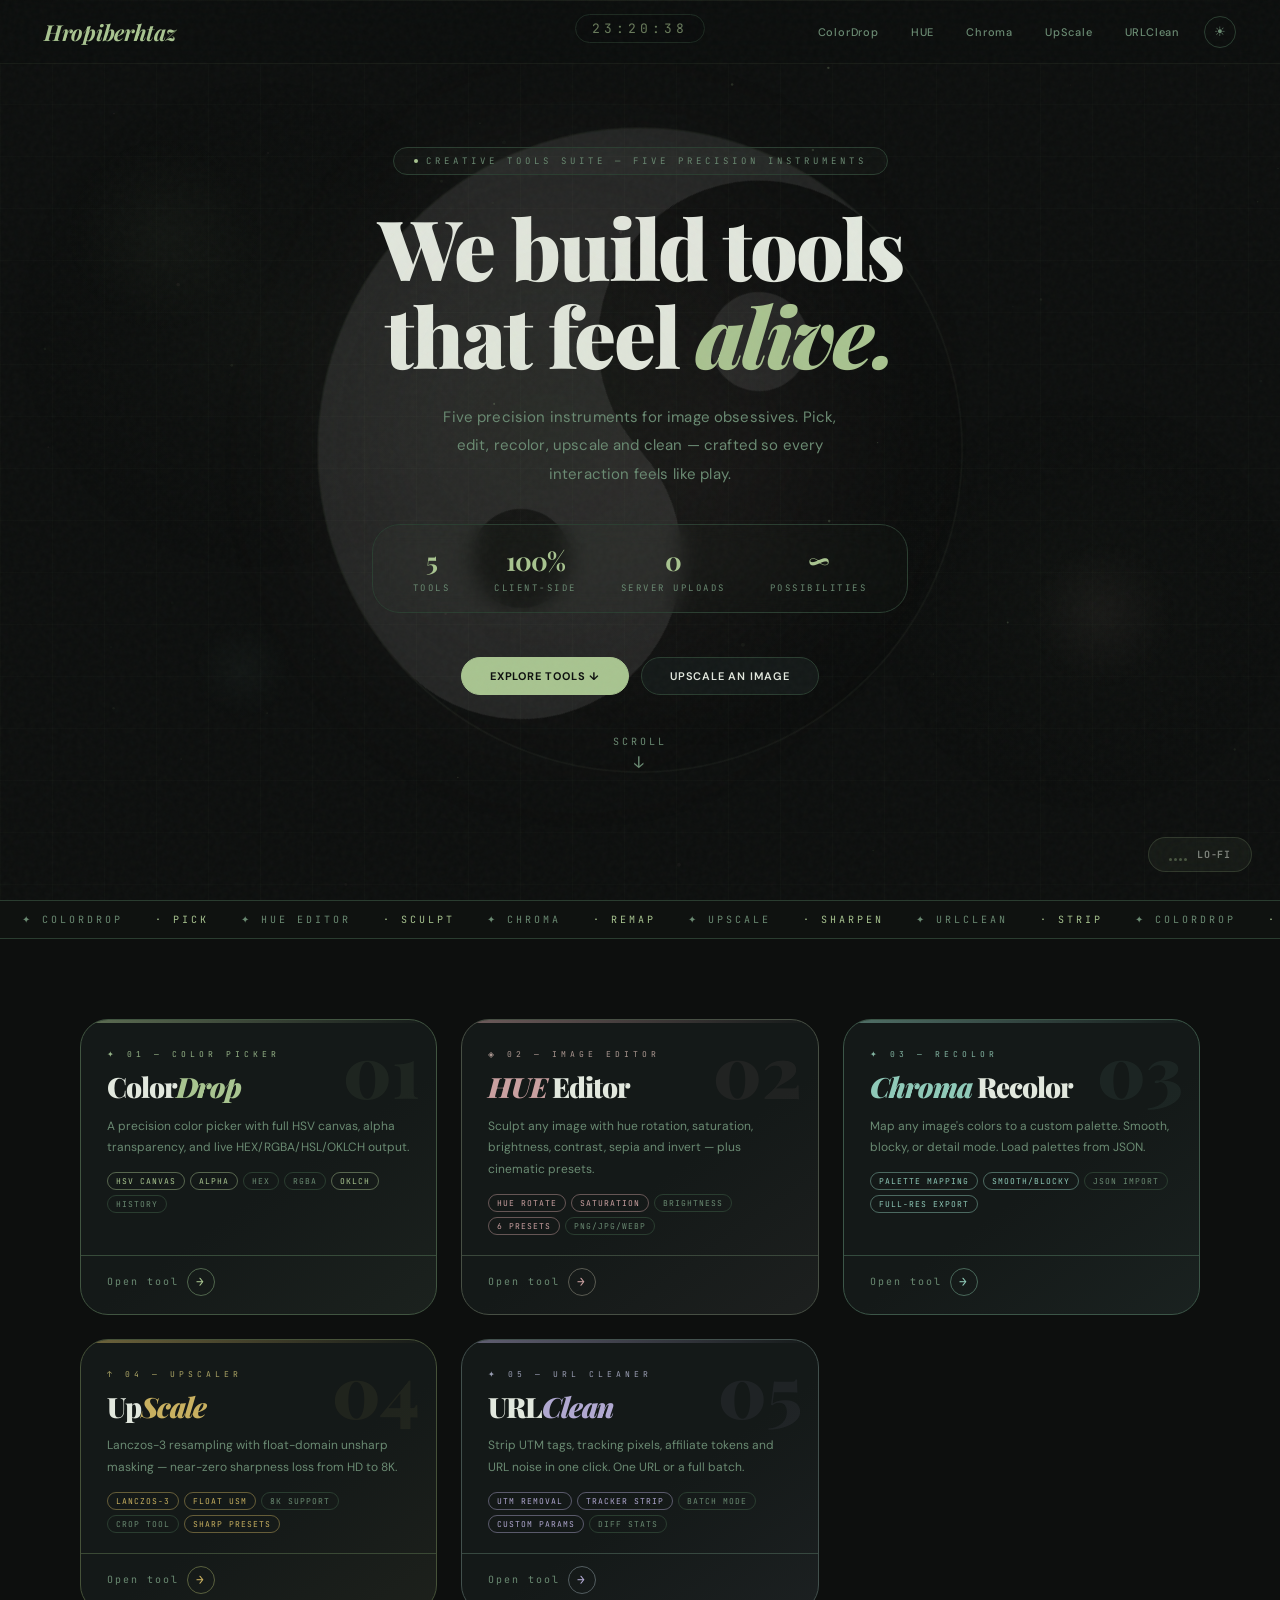
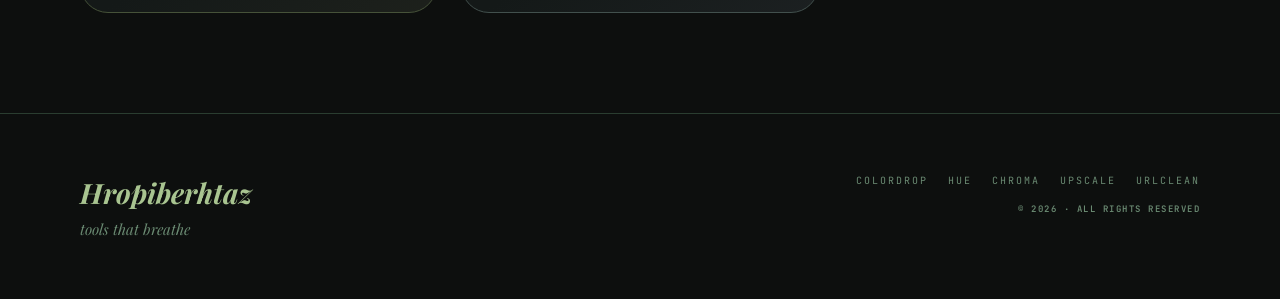
==== commit b828f19e: "Update index.html" ====
--- a/index.html
+++ b/index.html
@@ -31,21 +31,31 @@
 @keyframes scrollBounce{0%,100%{transform:translateY(0)}50%{transform:translateY(4px)}}
 /* Tool cards grid */
 .tools-grid{position:relative;z-index:1;padding:80px 80px 100px;display:grid;grid-template-columns:repeat(auto-fit,minmax(300px,1fr));gap:24px;}
-.tool-card{background:var(--surface);border:1px solid var(--border);border-radius:var(--radius-lg);padding:36px 32px;text-decoration:none;color:var(--text);display:flex;flex-direction:column;gap:16px;transition:all .3s cubic-bezier(.25,.46,.45,.94);position:relative;overflow:hidden;}
-.tool-card::before{content:'';position:absolute;inset:-2px;border-radius:calc(var(--radius-lg)+2px);padding:2px;background:conic-gradient(from var(--spin-angle,0deg),var(--accent),var(--accent2),var(--accent3),var(--accent));z-index:-1;opacity:0;transition:opacity .4s;-webkit-mask:linear-gradient(#fff 0 0) content-box,linear-gradient(#fff 0 0);-webkit-mask-composite:xor;mask-composite:exclude;}
-.tool-card:hover{transform:translateY(-4px);box-shadow:0 24px 60px rgba(0,0,0,.25);}
-.tool-card:hover::before{opacity:1;animation:spinBorder 3s linear infinite;}
 @property --spin-angle{syntax:'<angle>';initial-value:0deg;inherits:false}
 @keyframes spinBorder{to{--spin-angle:360deg}}
-.tc-num{font-family:'JetBrains Mono',monospace;font-size:9px;letter-spacing:4px;text-transform:uppercase;color:var(--muted);}
-.tc-name{font-family:'Playfair Display',serif;font-size:32px;font-weight:900;letter-spacing:-1px;line-height:1.1;}
-.tc-name em{font-style:italic;color:var(--accent);}
-.tc-desc{font-size:13px;color:var(--muted);line-height:1.8;font-weight:400;}
-.tc-tags{display:flex;flex-wrap:wrap;gap:5px;margin-top:4px;}
-.tc-tag{font-family:'JetBrains Mono',monospace;font-size:8px;letter-spacing:1.5px;text-transform:uppercase;color:var(--muted);padding:3px 8px;border:1px solid var(--border);border-radius:var(--radius-xl);}
-.tc-tag.h{border-color:rgba(168,196,144,.3);color:var(--accent);}
-.tc-arrow{margin-top:auto;font-family:'JetBrains Mono',monospace;font-size:10px;letter-spacing:2px;color:var(--muted);display:flex;align-items:center;gap:6px;transition:color .2s,gap .2s;}
-.tool-card:hover .tc-arrow{color:var(--accent);gap:10px;}
+.tool-card{background:linear-gradient(145deg,var(--surface) 55%,color-mix(in srgb,var(--tc-clr,#a8c490) 5%,var(--surface)));border:1px solid color-mix(in srgb,var(--tc-clr,#a8c490) 18%,var(--border));border-radius:var(--radius-lg);padding:0;text-decoration:none;color:var(--text);display:flex;flex-direction:column;transition:transform .35s cubic-bezier(.25,.46,.45,.94),box-shadow .35s ease,border-color .3s;position:relative;overflow:hidden;}
+.tool-card::before{content:'';position:absolute;inset:-2px;border-radius:calc(var(--radius-lg)+2px);padding:2px;background:conic-gradient(from var(--spin-angle,0deg),var(--tc-clr,#a8c490),transparent 40%,var(--tc-clr,#a8c490));z-index:0;opacity:0;transition:opacity .4s;-webkit-mask:linear-gradient(#fff 0 0) content-box,linear-gradient(#fff 0 0);-webkit-mask-composite:xor;mask-composite:exclude;}
+.tool-card::after{content:'';position:absolute;bottom:0;left:0;right:0;height:3px;background:linear-gradient(90deg,transparent,var(--tc-clr,#a8c490),transparent);opacity:0;transition:opacity .35s;}
+.tool-card:hover{transform:translateY(-7px) scale(1.01);box-shadow:0 30px 70px rgba(0,0,0,.32),0 0 40px color-mix(in srgb,var(--tc-clr,#a8c490) 10%,transparent);}
+.tool-card:hover::before{opacity:1;animation:spinBorder 3s linear infinite;}
+.tool-card:hover::after{opacity:1;}
+.tc-topbar{height:3px;background:linear-gradient(90deg,var(--tc-clr,#a8c490),transparent);opacity:.5;position:relative;z-index:1;}
+.tc-body{padding:26px 26px 20px;display:flex;flex-direction:column;gap:13px;flex:1;position:relative;z-index:1;}
+.tc-glyph{font-family:'Playfair Display',serif;font-size:72px;font-weight:900;line-height:1;color:var(--tc-clr,#a8c490);opacity:.07;position:absolute;right:16px;top:10px;pointer-events:none;transition:opacity .3s;}
+.tool-card:hover .tc-glyph{opacity:.15;}
+.tc-num{font-family:'JetBrains Mono',monospace;font-size:8px;letter-spacing:4px;text-transform:uppercase;color:color-mix(in srgb,var(--tc-clr,#a8c490) 70%,var(--muted));}
+.tc-name{font-family:'Playfair Display',serif;font-size:28px;font-weight:900;letter-spacing:-1px;line-height:1.1;}
+.tc-name em{font-style:italic;color:var(--tc-clr,#a8c490);}
+.tc-desc{font-size:12px;color:var(--muted);line-height:1.8;font-weight:400;}
+.tc-tags{display:flex;flex-wrap:wrap;gap:5px;}
+.tc-tag{font-family:'JetBrains Mono',monospace;font-size:8px;letter-spacing:1px;text-transform:uppercase;color:var(--muted);padding:3px 8px;border:1px solid var(--border);border-radius:var(--radius-xl);}
+.tc-tag.h{border-color:color-mix(in srgb,var(--tc-clr,#a8c490) 45%,transparent);color:var(--tc-clr,#a8c490);}
+.tc-footer{padding:12px 26px 18px;display:flex;align-items:center;justify-content:space-between;border-top:1px solid color-mix(in srgb,var(--tc-clr,#a8c490) 10%,var(--border));position:relative;z-index:1;margin-top:auto;}
+.tc-arrow{font-family:'JetBrains Mono',monospace;font-size:10px;letter-spacing:2px;color:var(--muted);display:flex;align-items:center;gap:8px;transition:color .2s,gap .2s;}
+.tc-arrow-icon{width:28px;height:28px;border-radius:50%;border:1px solid color-mix(in srgb,var(--tc-clr,#a8c490) 30%,var(--border));display:flex;align-items:center;justify-content:center;font-size:13px;transition:all .25s cubic-bezier(.34,1.56,.64,1);color:var(--tc-clr,#a8c490);}
+.tool-card:hover .tc-arrow{color:var(--tc-clr,#a8c490);gap:12px;}
+.tool-card:hover .tc-arrow-icon{background:var(--tc-clr,#a8c490);color:#0d0f0e;transform:scale(1.15) rotate(45deg);border-color:var(--tc-clr,#a8c490);}
+[data-theme="light"] .tool-card:hover .tc-arrow-icon{color:#fff;}
 /* Tape divider already in shared */
 @media(max-width:900px){
   #cozy-landing{padding:100px 24px 60px;}
@@ -111,56 +121,96 @@
 <div class="tape-divider"><div class="tape-roll" id="tape-track-1"></div></div>
 
 <section class="tools-grid">
-  <a href="colordrop.html" class="tool-card poppy-reveal">
-    <div class="tc-num">✦ 01</div>
-    <div class="tc-name">Color<em>Drop</em></div>
-    <div class="tc-desc">A precision color picker with full HSV control, alpha transparency, live HEX/RGBA output and one-click clipboard copy.</div>
-    <div class="tc-tags">
-      <span class="tc-tag h">HSV Canvas</span><span class="tc-tag h">Alpha Control</span>
-      <span class="tc-tag">HEX</span><span class="tc-tag">RGBA</span><span class="tc-tag h">OKLCH Output</span>
-    </div>
-    <div class="tc-arrow">Open tool <span>→</span></div>
-  </a>
-  <a href="hue.html" class="tool-card poppy-reveal delay-sprout-1">
-    <div class="tc-num">◈ 02</div>
-    <div class="tc-name"><em>HUE</em> Editor</div>
-    <div class="tc-desc">Drop any image and sculpt it with hue rotation, saturation, brightness, contrast, sepia and invert — plus cinematic presets.</div>
-    <div class="tc-tags">
-      <span class="tc-tag h">Hue Rotate</span><span class="tc-tag h">Saturation</span>
-      <span class="tc-tag">Brightness</span><span class="tc-tag h">6 Presets</span><span class="tc-tag">PNG/JPG/WEBP</span>
-    </div>
-    <div class="tc-arrow">Open tool <span>→</span></div>
-  </a>
-  <a href="chroma.html" class="tool-card poppy-reveal delay-sprout-2">
-    <div class="tc-num">✦ 03</div>
-    <div class="tc-name"><em>Chroma</em> Recolor</div>
-    <div class="tc-desc">Map any image's colors to a custom palette. Choose smooth, blocky, or detail mode. Load palettes from JSON.</div>
-    <div class="tc-tags">
-      <span class="tc-tag h">Palette Mapping</span><span class="tc-tag h">Smooth/Blocky/Detail</span>
-      <span class="tc-tag">JSON Import</span><span class="tc-tag">Full-Res Export</span>
-    </div>
-    <div class="tc-arrow">Open tool <span>→</span></div>
-  </a>
-  <a href="upscale.html" class="tool-card poppy-reveal delay-sprout-3">
-    <div class="tc-num">↑ 04</div>
-    <div class="tc-name">Up<em>Scale</em></div>
-    <div class="tc-desc">Lanczos-3 resampling with float-domain unsharp masking — ~0% sharpness loss at any scale. From HD to 8K.</div>
-    <div class="tc-tags">
-      <span class="tc-tag h">Lanczos-3</span><span class="tc-tag h">Float USM</span>
-      <span class="tc-tag">8K Support</span><span class="tc-tag">Crop Tool</span><span class="tc-tag h">Sharpness Presets</span>
-    </div>
-    <div class="tc-arrow">Open tool <span>→</span></div>
-  </a>
-  <a href="urlclean.html" class="tool-card poppy-reveal delay-sprout-4">
-    <div class="tc-num">✦ 05</div>
-    <div class="tc-name">URL<em>Clean</em></div>
-    <div class="tc-desc">Remove tracking parameters, UTM tags, affiliate tokens and URL junk in one click. Paste one URL or a whole list.</div>
-    <div class="tc-tags">
-      <span class="tc-tag h">UTM Removal</span><span class="tc-tag h">Tracker Strip</span>
-      <span class="tc-tag">Batch Mode</span><span class="tc-tag h">Custom Params</span><span class="tc-tag">Diff Stats</span>
-    </div>
-    <div class="tc-arrow">Open tool <span>→</span></div>
-  </a>
+
+  <a href="colordrop.html" class="tool-card poppy-reveal" style="--tc-clr:#a8c490">
+    <div class="tc-topbar"></div>
+    <div class="tc-body">
+      <div class="tc-glyph">01</div>
+      <div class="tc-num">✦ 01 — Color Picker</div>
+      <div class="tc-name">Color<em>Drop</em></div>
+      <div class="tc-desc">A precision color picker with full HSV canvas, alpha transparency, and live HEX/RGBA/HSL/OKLCH output.</div>
+      <div class="tc-tags">
+        <span class="tc-tag h">HSV Canvas</span><span class="tc-tag h">Alpha</span>
+        <span class="tc-tag">HEX</span><span class="tc-tag">RGBA</span><span class="tc-tag h">OKLCH</span>
+        <span class="tc-tag">History</span>
+      </div>
+    </div>
+    <div class="tc-footer">
+      <div class="tc-arrow"><span>Open tool</span><div class="tc-arrow-icon">→</div></div>
+    </div>
+  </a>
+
+  <a href="hue.html" class="tool-card poppy-reveal delay-sprout-1" style="--tc-clr:#c9a0a0">
+    <div class="tc-topbar"></div>
+    <div class="tc-body">
+      <div class="tc-glyph">02</div>
+      <div class="tc-num">◈ 02 — Image Editor</div>
+      <div class="tc-name"><em>HUE</em> Editor</div>
+      <div class="tc-desc">Sculpt any image with hue rotation, saturation, brightness, contrast, sepia and invert — plus cinematic presets.</div>
+      <div class="tc-tags">
+        <span class="tc-tag h">Hue Rotate</span><span class="tc-tag h">Saturation</span>
+        <span class="tc-tag">Brightness</span><span class="tc-tag h">6 Presets</span>
+        <span class="tc-tag">PNG/JPG/WEBP</span>
+      </div>
+    </div>
+    <div class="tc-footer">
+      <div class="tc-arrow"><span>Open tool</span><div class="tc-arrow-icon">→</div></div>
+    </div>
+  </a>
+
+  <a href="chroma.html" class="tool-card poppy-reveal delay-sprout-2" style="--tc-clr:#8fc9b8">
+    <div class="tc-topbar"></div>
+    <div class="tc-body">
+      <div class="tc-glyph">03</div>
+      <div class="tc-num">✦ 03 — Recolor</div>
+      <div class="tc-name"><em>Chroma</em> Recolor</div>
+      <div class="tc-desc">Map any image's colors to a custom palette. Smooth, blocky, or detail mode. Load palettes from JSON.</div>
+      <div class="tc-tags">
+        <span class="tc-tag h">Palette Mapping</span><span class="tc-tag h">Smooth/Blocky</span>
+        <span class="tc-tag">JSON Import</span><span class="tc-tag h">Full-Res Export</span>
+      </div>
+    </div>
+    <div class="tc-footer">
+      <div class="tc-arrow"><span>Open tool</span><div class="tc-arrow-icon">→</div></div>
+    </div>
+  </a>
+
+  <a href="upscale.html" class="tool-card poppy-reveal delay-sprout-3" style="--tc-clr:#c8b060">
+    <div class="tc-topbar"></div>
+    <div class="tc-body">
+      <div class="tc-glyph">04</div>
+      <div class="tc-num">↑ 04 — Upscaler</div>
+      <div class="tc-name">Up<em>Scale</em></div>
+      <div class="tc-desc">Lanczos-3 resampling with float-domain unsharp masking — near-zero sharpness loss from HD to 8K.</div>
+      <div class="tc-tags">
+        <span class="tc-tag h">Lanczos-3</span><span class="tc-tag h">Float USM</span>
+        <span class="tc-tag">8K Support</span><span class="tc-tag">Crop Tool</span>
+        <span class="tc-tag h">Sharp Presets</span>
+      </div>
+    </div>
+    <div class="tc-footer">
+      <div class="tc-arrow"><span>Open tool</span><div class="tc-arrow-icon">→</div></div>
+    </div>
+  </a>
+
+  <a href="urlclean.html" class="tool-card poppy-reveal delay-sprout-4" style="--tc-clr:#b0a8d0">
+    <div class="tc-topbar"></div>
+    <div class="tc-body">
+      <div class="tc-glyph">05</div>
+      <div class="tc-num">✦ 05 — URL Cleaner</div>
+      <div class="tc-name">URL<em>Clean</em></div>
+      <div class="tc-desc">Strip UTM tags, tracking pixels, affiliate tokens and URL noise in one click. One URL or a full batch.</div>
+      <div class="tc-tags">
+        <span class="tc-tag h">UTM Removal</span><span class="tc-tag h">Tracker Strip</span>
+        <span class="tc-tag">Batch Mode</span><span class="tc-tag h">Custom Params</span>
+        <span class="tc-tag">Diff Stats</span>
+      </div>
+    </div>
+    <div class="tc-footer">
+      <div class="tc-arrow"><span>Open tool</span><div class="tc-arrow-icon">→</div></div>
+    </div>
+  </a>
+
 </section>
 
 <footer class="footer-meadow">
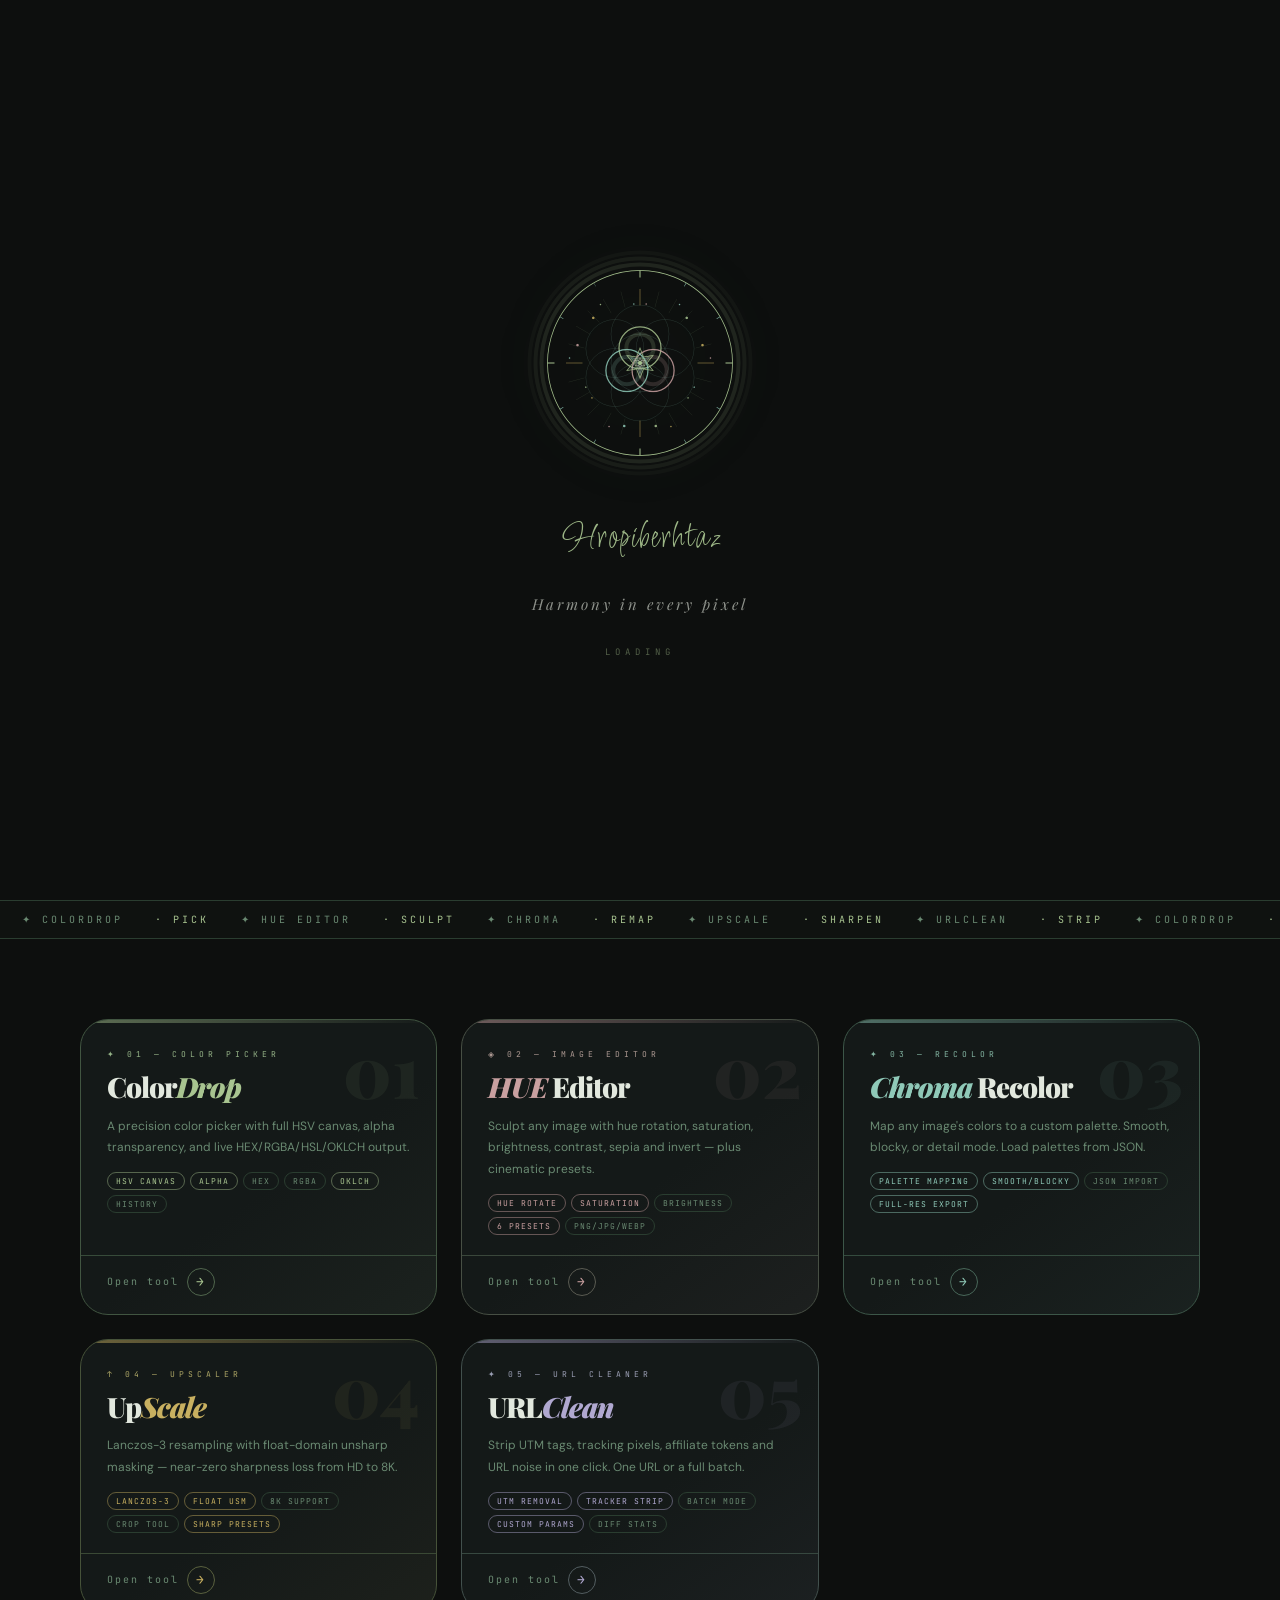
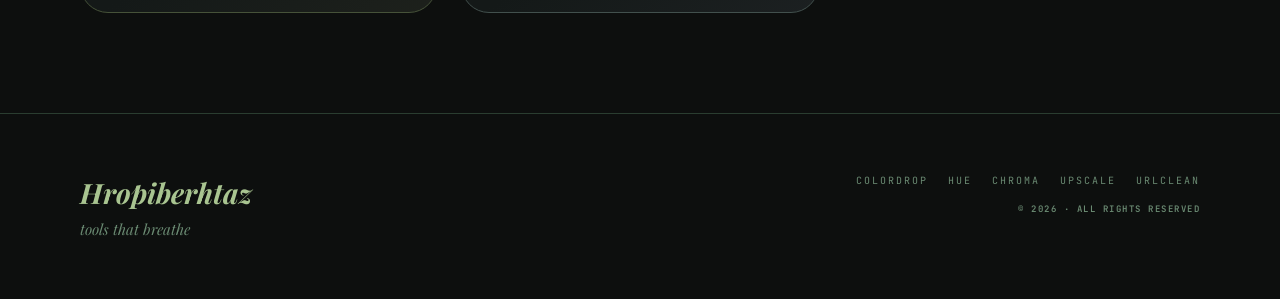
==== commit f02a0f5b: "Add files via upload" ====
--- a/index.html
+++ b/index.html
@@ -3,9 +3,17 @@
 <head>
 <meta charset="UTF-8">
 <meta name="viewport" content="width=device-width, initial-scale=1.0">
+<meta name="description" content="Hropiberhtaz — five precision browser tools for image obsessives. Pick colors, edit hues, recolor palettes, upscale to 8K, and strip URL trackers. 100% client-side, no uploads.">
+<meta name="robots" content="index, follow">
 <title>Hropiberhtaz — Tools that feel alive</title>
+<link rel="preconnect" href="https://fonts.googleapis.com">
+<link rel="preconnect" href="https://fonts.gstatic.com" crossorigin>
+<link rel="preload" href="https://fonts.googleapis.com/css2?family=Playfair+Display:ital,wght@0,400;0,900;1,400&family=JetBrains+Mono:wght@400;600&display=swap" as="style" onload="this.onload=null;this.rel='stylesheet'">
 <link href="https://fonts.googleapis.com/css2?family=Playfair+Display:ital,wght@0,400;0,700;0,900;1,400;1,700&family=DM+Sans:wght@300;400;500;600&family=JetBrains+Mono:wght@400;600&display=swap" rel="stylesheet">
 <link href="https://fonts.googleapis.com/css2?family=Cormorant+Garamond:wght@300;400;500;600;700&display=swap" rel="stylesheet">
+<link rel="icon" href="favicon.ico" sizes="any">
+<link rel="icon" href="favicon.svg" type="image/svg+xml">
+<link rel="apple-touch-icon" href="apple-touch-icon.png">
 <link rel="stylesheet" href="shared.css">
 <style>
 #cozy-landing{position:relative;z-index:1;min-height:100vh;display:flex;flex-direction:column;align-items:center;justify-content:center;text-align:center;padding:100px 40px 80px;overflow:hidden;}
@@ -67,16 +75,16 @@
 <body>
 <div id="scroll-prog"></div>
 <div id="scan-line"></div>
-<canvas id="wobbly-bg-thingy"></canvas>
-<canvas id="floaty-dot-world"></canvas>
-<canvas id="bg-yinyang"></canvas>
+<canvas id="wobbly-bg-thingy" aria-hidden="true"></canvas>
+<canvas id="floaty-dot-world" aria-hidden="true"></canvas>
+<canvas id="bg-yinyang" aria-hidden="true"></canvas>
 <div id="live-clock"></div>
 <div id="keyboard-whisper"></div>
 <div id="toasty-pop" class="toasty"></div>
 <div id="file-loading-veil"><div class="veil-spinner"></div><div class="veil-msg" id="veil-msg-text">Opening…</div></div>
 
 <div id="mobile-nav">
-  <button id="mobile-nav-close">✕</button>
+  <button id="mobile-nav-close" aria-label="Close navigation menu">✕</button>
   <a href="index.html">Home</a>
   <a href="colordrop.html">ColorDrop</a>
   <a href="hue.html">HUE</a>
@@ -93,13 +101,13 @@
     <a href="chroma.html" class="nav-pill">Chroma</a>
     <a href="upscale.html" class="nav-pill">UpScale</a>
     <a href="urlclean.html" class="nav-pill">URLClean</a>
-    <button id="moonbeam-toggle" title="Toggle theme"><span id="moonbeam-icon">☀</span></button>
-  </div>
-  <button id="ham-toggle">☰</button>
+    <button id="moonbeam-toggle" aria-label="Toggle light/dark theme" title="Toggle theme"><span id="moonbeam-icon" aria-hidden="true">☀</span></button>
+  </div>
+  <button id="ham-toggle" aria-label="Open navigation menu" aria-expanded="false" aria-controls="mobile-nav">☰</button>
 </header>
 
 <section id="cozy-landing">
-  <canvas id="hero-particle-canvas"></canvas>
+  <canvas id="hero-particle-canvas" aria-hidden="true"></canvas>
   <div class="landing-blob"></div>
   <div class="orb orb-1"></div><div class="orb orb-2"></div><div class="orb orb-3"></div>
   <div class="landing-eyebrow poppy-reveal"><span class="eyebrow-dot"></span>Creative tools suite — five precision instruments</div>
@@ -122,7 +130,7 @@
 
 <section class="tools-grid">
 
-  <a href="colordrop.html" class="tool-card poppy-reveal" style="--tc-clr:#a8c490">
+  <a href="colordrop.html" class="tool-card poppy-reveal" style="--tc-clr:#a8c490" aria-label="Open ColorDrop — precision color picker tool">
     <div class="tc-topbar"></div>
     <div class="tc-body">
       <div class="tc-glyph">01</div>
@@ -140,7 +148,7 @@
     </div>
   </a>
 
-  <a href="hue.html" class="tool-card poppy-reveal delay-sprout-1" style="--tc-clr:#c9a0a0">
+  <a href="hue.html" class="tool-card poppy-reveal delay-sprout-1" style="--tc-clr:#c9a0a0" aria-label="Open HUE Editor — image hue and tone editing tool">
     <div class="tc-topbar"></div>
     <div class="tc-body">
       <div class="tc-glyph">02</div>
@@ -158,7 +166,7 @@
     </div>
   </a>
 
-  <a href="chroma.html" class="tool-card poppy-reveal delay-sprout-2" style="--tc-clr:#8fc9b8">
+  <a href="chroma.html" class="tool-card poppy-reveal delay-sprout-2" style="--tc-clr:#8fc9b8" aria-label="Open Chroma Recolor — palette mapping and recolor tool">
     <div class="tc-topbar"></div>
     <div class="tc-body">
       <div class="tc-glyph">03</div>
@@ -175,7 +183,7 @@
     </div>
   </a>
 
-  <a href="upscale.html" class="tool-card poppy-reveal delay-sprout-3" style="--tc-clr:#c8b060">
+  <a href="upscale.html" class="tool-card poppy-reveal delay-sprout-3" style="--tc-clr:#c8b060" aria-label="Open UpScale — Lanczos image upscaler up to 8K">
     <div class="tc-topbar"></div>
     <div class="tc-body">
       <div class="tc-glyph">04</div>
@@ -193,7 +201,7 @@
     </div>
   </a>
 
-  <a href="urlclean.html" class="tool-card poppy-reveal delay-sprout-4" style="--tc-clr:#b0a8d0">
+  <a href="urlclean.html" class="tool-card poppy-reveal delay-sprout-4" style="--tc-clr:#b0a8d0" aria-label="Open URLClean — URL tracker and UTM parameter remover">
     <div class="tc-topbar"></div>
     <div class="tc-body">
       <div class="tc-glyph">05</div>
@@ -230,7 +238,7 @@
   </div>
 </footer>
 
-<button id="lofi-leaf">
+<button id="lofi-leaf" aria-label="Toggle lo-fi background music" aria-pressed="false">
   <div class="soundbars"><div class="soundbar"></div><div class="soundbar"></div><div class="soundbar"></div><div class="soundbar"></div></div>
   <span id="audio-label">lo-fi</span>
 </button>
--- a/shared.css
+++ b/shared.css
@@ -1,6 +1,3 @@
-/* ============================================================
-   HROPIBERHTAZ — Shared Stylesheet
-   ============================================================ */
 *,*::before,*::after{box-sizing:border-box;margin:0;padding:0}
 :root{
   --bg:#0d0f0e;--surface:#141918;--card:#111514;--panel:#0f1210;
@@ -14,6 +11,7 @@
   --radius-xs:6px;--radius-sm:10px;--radius-md:18px;--radius-lg:28px;--radius-xl:40px;
 }
 :root[data-theme="light"]{
+  --muted-contrast:#5a5a4a; /* WCAG AA compliant on #f4ede0 */
   --bg:#F5EDE0;--surface:#FFF5EB;--card:#FFFAF4;--panel:#EDE0CE;
   --border:#C9A87A;--accent:#A45D3C;--accent2:#B86484;--accent3:#CC7722;
   --text:#2A1A0E;--muted:#8A6B3E;--sage:#9C551F;--sage-dim:#A45D3C;
@@ -41,7 +39,7 @@
 /* Header */
 header{position:fixed;top:0;left:0;right:0;z-index:1000;padding:0 44px;height:64px;display:flex;align-items:center;justify-content:space-between;background:var(--header-bg);backdrop-filter:blur(24px);border-bottom:1px solid rgba(168,196,144,.07);transition:box-shadow .3s;}
 header.scrolled-down{box-shadow:0 2px 40px rgba(0,0,0,.28);border-bottom-color:var(--border);}
-.brand-scribble{font-family:'Playfair Display',serif;font-style:italic;font-size:22px;font-weight:700;color:var(--accent);letter-spacing:-.3px;text-decoration:none;position:relative;}
+.brand-scribble{font-family:'Licorice',cursive;font-style:normal;font-size:28px;font-weight:400;color:var(--accent);letter-spacing:.5px;text-decoration:none;position:relative;}
 .brand-scribble::after{content:'';position:absolute;bottom:-3px;left:0;right:0;height:1px;background:linear-gradient(90deg,var(--accent),transparent);transform:scaleX(0);transform-origin:left;transition:transform .3s;}
 .brand-scribble:hover::after{transform:scaleX(1)}
 .nav-cluster{display:flex;gap:4px;align-items:center}
@@ -145,9 +143,20 @@
 @keyframes veilSpin{to{transform:rotate(360deg)}}
 .veil-msg{font-family:'JetBrains Mono',monospace;font-size:10px;letter-spacing:3px;text-transform:uppercase;color:var(--muted);font-weight:600;}
 /* Focus/Selection */
-:focus-visible{outline:2px solid var(--accent);outline-offset:2px;border-radius:4px}
+:focus-visible{outline:2.5px solid var(--accent);outline-offset:3px;border-radius:4px;box-shadow:0 0 0 4px color-mix(in srgb,var(--accent) 20%,transparent)}
+button:focus-visible,a:focus-visible{outline:2.5px solid var(--accent);outline-offset:3px;}
 ::selection{background:rgba(168,196,144,.22);color:var(--text)}
 [data-theme="light"] .soundbar{background:#A45D3C;opacity:.9}
+/* Page transition overlay */
+#page-transition-overlay{position:fixed;inset:0;z-index:99999;background:var(--bg);display:flex;align-items:center;justify-content:center;opacity:0;pointer-events:none;transition:opacity .25s ease;--pto-accent:#a8c490;}
+#page-transition-overlay.active{opacity:1;pointer-events:all;}
+.pto-inner{display:flex;flex-direction:column;align-items:center;gap:20px;}
+.pto-yinyang{width:90px;height:90px;display:flex;align-items:center;justify-content:center;}
+.pto-yinyang canvas{display:block;filter:drop-shadow(0 0 16px var(--pto-accent,#a8c490));}
+.pto-label{font-family:'Licorice',cursive;font-style:normal;font-size:38px;font-weight:400;color:var(--text);letter-spacing:.5px;animation:ptoPulse 1.2s ease-in-out infinite;}
+.pto-sub{font-family:'JetBrains Mono',monospace;font-size:10px;letter-spacing:3px;text-transform:uppercase;color:var(--muted);font-weight:600;}
+@keyframes ptoPulse{0%,100%{opacity:.6}50%{opacity:1}}
+
 /* Responsive */
 @media(max-width:900px){
   header{padding:0 20px}
@@ -158,3 +167,16 @@
   .footer-meadow{padding:48px 24px;grid-template-columns:1fr}
   .footer-right{align-items:flex-start}
 }
+
+/* Accessibility: light mode contrast improvements */
+[data-theme="light"] .bouncy-scroll{color:#6b6b55;}
+[data-theme="light"] .stat-label,[data-theme="light"] .tc-desc,[data-theme="light"] .page-blurb{color:#5a5a46;}
+
+/* Touch targets — WCAG 2.5.5: 44×44px minimum */
+@media(max-width:768px){
+  .cozy-btn,.toggle-pebble,.us-pbtn,.uc-preset{min-height:44px;min-width:44px;padding:10px 16px;}
+  #moonbeam-toggle,#ham-toggle,#mobile-nav-close{width:44px;height:44px;}
+  input[type="range"]{height:44px;cursor:pointer;}
+  .swatch-pebble{width:48px;height:48px;}
+  #lofi-leaf{width:52px;height:52px;}
+}
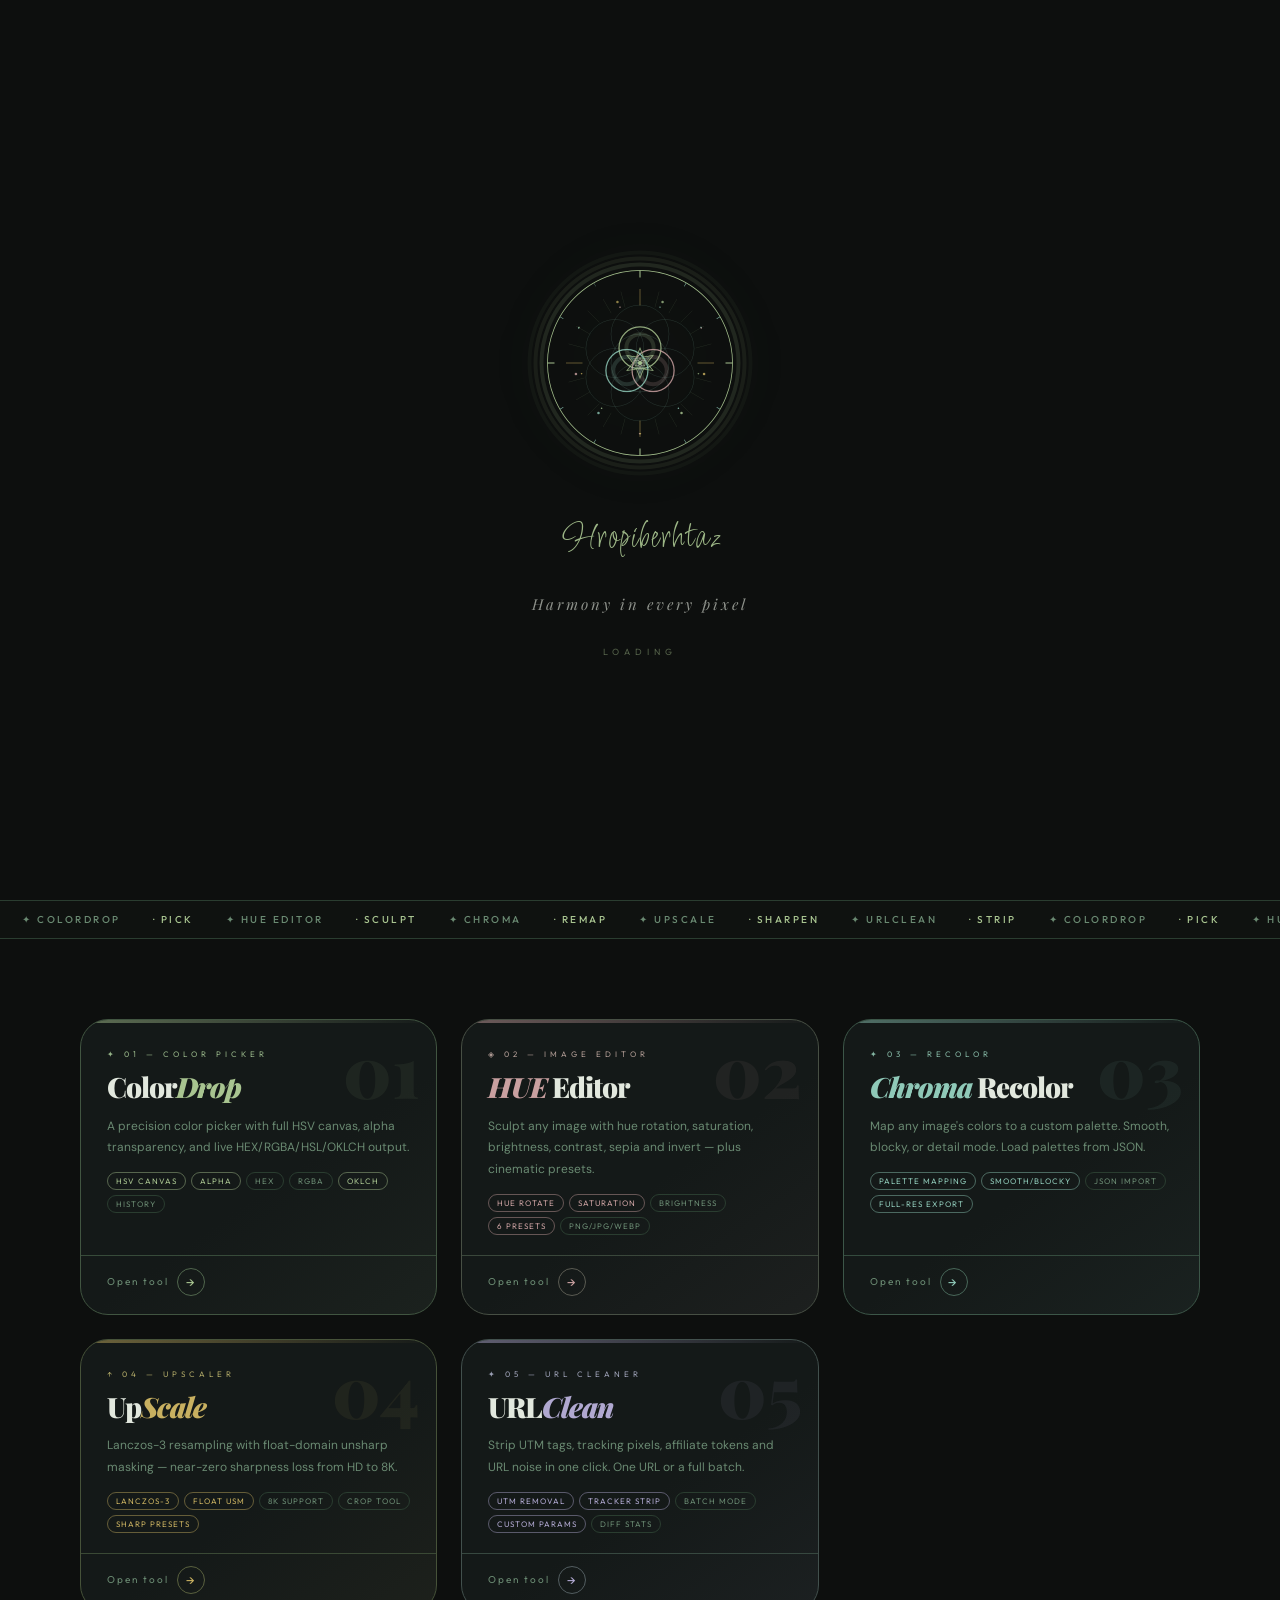
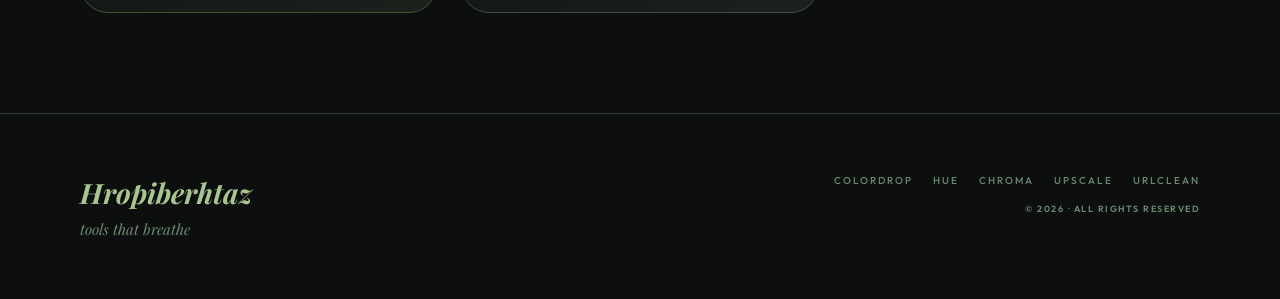
==== commit bb7e4c9e: "Update index.html" ====
--- a/index.html
+++ b/index.html
@@ -3,17 +3,9 @@
 <head>
 <meta charset="UTF-8">
 <meta name="viewport" content="width=device-width, initial-scale=1.0">
-<meta name="description" content="Hropiberhtaz — five precision browser tools for image obsessives. Pick colors, edit hues, recolor palettes, upscale to 8K, and strip URL trackers. 100% client-side, no uploads.">
-<meta name="robots" content="index, follow">
 <title>Hropiberhtaz — Tools that feel alive</title>
-<link rel="preconnect" href="https://fonts.googleapis.com">
-<link rel="preconnect" href="https://fonts.gstatic.com" crossorigin>
-<link rel="preload" href="https://fonts.googleapis.com/css2?family=Playfair+Display:ital,wght@0,400;0,900;1,400&family=JetBrains+Mono:wght@400;600&display=swap" as="style" onload="this.onload=null;this.rel='stylesheet'">
-<link href="https://fonts.googleapis.com/css2?family=Playfair+Display:ital,wght@0,400;0,700;0,900;1,400;1,700&family=DM+Sans:wght@300;400;500;600&family=JetBrains+Mono:wght@400;600&display=swap" rel="stylesheet">
+<link href="https://fonts.googleapis.com/css2?family=Playfair+Display:ital,wght@0,400;0,700;0,900;1,400;1,700&family=DM+Sans:wght@300;400;500;600&family=Outfit:wght@400;500;600;700&display=swap" rel="stylesheet">
 <link href="https://fonts.googleapis.com/css2?family=Cormorant+Garamond:wght@300;400;500;600;700&display=swap" rel="stylesheet">
-<link rel="icon" href="favicon.ico" sizes="any">
-<link rel="icon" href="favicon.svg" type="image/svg+xml">
-<link rel="apple-touch-icon" href="apple-touch-icon.png">
 <link rel="stylesheet" href="shared.css">
 <style>
 #cozy-landing{position:relative;z-index:1;min-height:100vh;display:flex;flex-direction:column;align-items:center;justify-content:center;text-align:center;padding:100px 40px 80px;overflow:hidden;}
@@ -26,7 +18,7 @@
 .orb-2{width:150px;height:150px;top:60%;right:8%;background:radial-gradient(circle,rgba(201,160,160,.05),transparent 70%);animation-duration:12s;animation-delay:-7s;}
 .orb-3{width:100px;height:100px;bottom:20%;left:15%;background:radial-gradient(circle,rgba(143,201,184,.04),transparent 70%);animation-duration:18s;animation-delay:-1s;}
 @keyframes orbFloat{0%,100%{transform:translate(0,0) scale(1)}33%{transform:translate(20px,-15px) scale(1.05)}66%{transform:translate(-10px,10px) scale(.95)}}
-.landing-eyebrow{display:inline-flex;align-items:center;gap:8px;font-family:'JetBrains Mono',monospace;font-size:9px;letter-spacing:4px;text-transform:uppercase;color:var(--muted);margin-bottom:28px;border:1px solid var(--border);padding:7px 20px;border-radius:var(--radius-xl);background:rgba(168,196,144,.03);}
+.landing-eyebrow{display:inline-flex;align-items:center;gap:8px;font-family:'Outfit',sans-serif;font-size:9px;letter-spacing:4px;text-transform:uppercase;color:var(--muted);margin-bottom:28px;border:1px solid var(--border);padding:7px 20px;border-radius:var(--radius-xl);background:rgba(168,196,144,.03);}
 .big-heading{font-family:'Playfair Display',serif;font-size:clamp(40px,6.5vw,92px);font-weight:900;line-height:1.06;letter-spacing:-2px;margin-bottom:24px;max-width:820px;}
 .big-heading em{font-style:italic;color:var(--accent)}
 .landing-whisper{font-size:15px;color:var(--muted);max-width:420px;line-height:1.9;letter-spacing:.15px;margin-bottom:36px;font-weight:400;}
@@ -34,8 +26,8 @@
 .landing-stats{display:flex;gap:44px;padding:18px 40px;border:1px solid var(--border);border-radius:var(--radius-lg);background:rgba(168,196,144,.02);backdrop-filter:blur(10px);margin-bottom:44px;}
 .stat-item{text-align:center;}
 .stat-num{font-family:'Playfair Display',serif;font-size:26px;font-weight:700;color:var(--accent);letter-spacing:-1px;}
-.stat-label{font-size:9px;letter-spacing:2.5px;text-transform:uppercase;color:var(--muted);margin-top:4px;font-family:'JetBrains Mono',monospace;}
-.bouncy-scroll{display:flex;flex-direction:column;align-items:center;gap:4px;color:var(--muted);font-size:10px;letter-spacing:3px;text-transform:uppercase;animation:scrollBounce 2s ease-in-out infinite;font-family:'JetBrains Mono',monospace;}
+.stat-label{font-size:9px;letter-spacing:2.5px;text-transform:uppercase;color:var(--muted);margin-top:4px;font-family:'Outfit',sans-serif;}
+.bouncy-scroll{display:flex;flex-direction:column;align-items:center;gap:4px;color:var(--muted);font-size:10px;letter-spacing:3px;text-transform:uppercase;animation:scrollBounce 2s ease-in-out infinite;font-family:'Outfit',sans-serif;}
 @keyframes scrollBounce{0%,100%{transform:translateY(0)}50%{transform:translateY(4px)}}
 /* Tool cards grid */
 .tools-grid{position:relative;z-index:1;padding:80px 80px 100px;display:grid;grid-template-columns:repeat(auto-fit,minmax(300px,1fr));gap:24px;}
@@ -51,15 +43,15 @@
 .tc-body{padding:26px 26px 20px;display:flex;flex-direction:column;gap:13px;flex:1;position:relative;z-index:1;}
 .tc-glyph{font-family:'Playfair Display',serif;font-size:72px;font-weight:900;line-height:1;color:var(--tc-clr,#a8c490);opacity:.07;position:absolute;right:16px;top:10px;pointer-events:none;transition:opacity .3s;}
 .tool-card:hover .tc-glyph{opacity:.15;}
-.tc-num{font-family:'JetBrains Mono',monospace;font-size:8px;letter-spacing:4px;text-transform:uppercase;color:color-mix(in srgb,var(--tc-clr,#a8c490) 70%,var(--muted));}
+.tc-num{font-family:'Outfit',sans-serif;font-size:8px;letter-spacing:4px;text-transform:uppercase;color:color-mix(in srgb,var(--tc-clr,#a8c490) 70%,var(--muted));}
 .tc-name{font-family:'Playfair Display',serif;font-size:28px;font-weight:900;letter-spacing:-1px;line-height:1.1;}
 .tc-name em{font-style:italic;color:var(--tc-clr,#a8c490);}
 .tc-desc{font-size:12px;color:var(--muted);line-height:1.8;font-weight:400;}
 .tc-tags{display:flex;flex-wrap:wrap;gap:5px;}
-.tc-tag{font-family:'JetBrains Mono',monospace;font-size:8px;letter-spacing:1px;text-transform:uppercase;color:var(--muted);padding:3px 8px;border:1px solid var(--border);border-radius:var(--radius-xl);}
+.tc-tag{font-family:'Outfit',sans-serif;font-size:8px;letter-spacing:1px;text-transform:uppercase;color:var(--muted);padding:3px 8px;border:1px solid var(--border);border-radius:var(--radius-xl);}
 .tc-tag.h{border-color:color-mix(in srgb,var(--tc-clr,#a8c490) 45%,transparent);color:var(--tc-clr,#a8c490);}
 .tc-footer{padding:12px 26px 18px;display:flex;align-items:center;justify-content:space-between;border-top:1px solid color-mix(in srgb,var(--tc-clr,#a8c490) 10%,var(--border));position:relative;z-index:1;margin-top:auto;}
-.tc-arrow{font-family:'JetBrains Mono',monospace;font-size:10px;letter-spacing:2px;color:var(--muted);display:flex;align-items:center;gap:8px;transition:color .2s,gap .2s;}
+.tc-arrow{font-family:'Outfit',sans-serif;font-size:10px;letter-spacing:2px;color:var(--muted);display:flex;align-items:center;gap:8px;transition:color .2s,gap .2s;}
 .tc-arrow-icon{width:28px;height:28px;border-radius:50%;border:1px solid color-mix(in srgb,var(--tc-clr,#a8c490) 30%,var(--border));display:flex;align-items:center;justify-content:center;font-size:13px;transition:all .25s cubic-bezier(.34,1.56,.64,1);color:var(--tc-clr,#a8c490);}
 .tool-card:hover .tc-arrow{color:var(--tc-clr,#a8c490);gap:12px;}
 .tool-card:hover .tc-arrow-icon{background:var(--tc-clr,#a8c490);color:#0d0f0e;transform:scale(1.15) rotate(45deg);border-color:var(--tc-clr,#a8c490);}
@@ -75,16 +67,16 @@
 <body>
 <div id="scroll-prog"></div>
 <div id="scan-line"></div>
-<canvas id="wobbly-bg-thingy" aria-hidden="true"></canvas>
-<canvas id="floaty-dot-world" aria-hidden="true"></canvas>
-<canvas id="bg-yinyang" aria-hidden="true"></canvas>
+<canvas id="wobbly-bg-thingy"></canvas>
+<canvas id="floaty-dot-world"></canvas>
+<canvas id="bg-yinyang"></canvas>
 <div id="live-clock"></div>
 <div id="keyboard-whisper"></div>
 <div id="toasty-pop" class="toasty"></div>
 <div id="file-loading-veil"><div class="veil-spinner"></div><div class="veil-msg" id="veil-msg-text">Opening…</div></div>
 
 <div id="mobile-nav">
-  <button id="mobile-nav-close" aria-label="Close navigation menu">✕</button>
+  <button id="mobile-nav-close">✕</button>
   <a href="index.html">Home</a>
   <a href="colordrop.html">ColorDrop</a>
   <a href="hue.html">HUE</a>
@@ -101,13 +93,13 @@
     <a href="chroma.html" class="nav-pill">Chroma</a>
     <a href="upscale.html" class="nav-pill">UpScale</a>
     <a href="urlclean.html" class="nav-pill">URLClean</a>
-    <button id="moonbeam-toggle" aria-label="Toggle light/dark theme" title="Toggle theme"><span id="moonbeam-icon" aria-hidden="true">☀</span></button>
-  </div>
-  <button id="ham-toggle" aria-label="Open navigation menu" aria-expanded="false" aria-controls="mobile-nav">☰</button>
+    <button id="moonbeam-toggle" title="Toggle theme"><span id="moonbeam-icon">☀</span></button>
+  </div>
+  <button id="ham-toggle">☰</button>
 </header>
 
 <section id="cozy-landing">
-  <canvas id="hero-particle-canvas" aria-hidden="true"></canvas>
+  <canvas id="hero-particle-canvas"></canvas>
   <div class="landing-blob"></div>
   <div class="orb orb-1"></div><div class="orb orb-2"></div><div class="orb orb-3"></div>
   <div class="landing-eyebrow poppy-reveal"><span class="eyebrow-dot"></span>Creative tools suite — five precision instruments</div>
@@ -130,7 +122,7 @@
 
 <section class="tools-grid">
 
-  <a href="colordrop.html" class="tool-card poppy-reveal" style="--tc-clr:#a8c490" aria-label="Open ColorDrop — precision color picker tool">
+  <a href="colordrop.html" class="tool-card poppy-reveal" style="--tc-clr:#a8c490">
     <div class="tc-topbar"></div>
     <div class="tc-body">
       <div class="tc-glyph">01</div>
@@ -148,7 +140,7 @@
     </div>
   </a>
 
-  <a href="hue.html" class="tool-card poppy-reveal delay-sprout-1" style="--tc-clr:#c9a0a0" aria-label="Open HUE Editor — image hue and tone editing tool">
+  <a href="hue.html" class="tool-card poppy-reveal delay-sprout-1" style="--tc-clr:#c9a0a0">
     <div class="tc-topbar"></div>
     <div class="tc-body">
       <div class="tc-glyph">02</div>
@@ -166,7 +158,7 @@
     </div>
   </a>
 
-  <a href="chroma.html" class="tool-card poppy-reveal delay-sprout-2" style="--tc-clr:#8fc9b8" aria-label="Open Chroma Recolor — palette mapping and recolor tool">
+  <a href="chroma.html" class="tool-card poppy-reveal delay-sprout-2" style="--tc-clr:#8fc9b8">
     <div class="tc-topbar"></div>
     <div class="tc-body">
       <div class="tc-glyph">03</div>
@@ -183,7 +175,7 @@
     </div>
   </a>
 
-  <a href="upscale.html" class="tool-card poppy-reveal delay-sprout-3" style="--tc-clr:#c8b060" aria-label="Open UpScale — Lanczos image upscaler up to 8K">
+  <a href="upscale.html" class="tool-card poppy-reveal delay-sprout-3" style="--tc-clr:#c8b060">
     <div class="tc-topbar"></div>
     <div class="tc-body">
       <div class="tc-glyph">04</div>
@@ -201,7 +193,7 @@
     </div>
   </a>
 
-  <a href="urlclean.html" class="tool-card poppy-reveal delay-sprout-4" style="--tc-clr:#b0a8d0" aria-label="Open URLClean — URL tracker and UTM parameter remover">
+  <a href="urlclean.html" class="tool-card poppy-reveal delay-sprout-4" style="--tc-clr:#b0a8d0">
     <div class="tc-topbar"></div>
     <div class="tc-body">
       <div class="tc-glyph">05</div>
@@ -238,7 +230,7 @@
   </div>
 </footer>
 
-<button id="lofi-leaf" aria-label="Toggle lo-fi background music" aria-pressed="false">
+<button id="lofi-leaf">
   <div class="soundbars"><div class="soundbar"></div><div class="soundbar"></div><div class="soundbar"></div><div class="soundbar"></div></div>
   <span id="audio-label">lo-fi</span>
 </button>
--- a/shared.css
+++ b/shared.css
@@ -1,3 +1,4 @@
+@import url('https://fonts.googleapis.com/css2?family=Outfit:wght@400;500;600;700&display=swap');
 *,*::before,*::after{box-sizing:border-box;margin:0;padding:0}
 :root{
   --bg:#0d0f0e;--surface:#141918;--card:#111514;--panel:#0f1210;
@@ -30,9 +31,9 @@
 #scroll-prog{position:fixed;top:0;left:0;height:2px;width:0%;background:linear-gradient(90deg,var(--accent),var(--accent2),var(--accent3));z-index:10001;pointer-events:none;box-shadow:0 0 10px rgba(168,196,144,.35);}
 #scan-line{position:fixed;top:0;left:0;right:0;height:1px;background:linear-gradient(90deg,transparent,rgba(168,196,144,.1),transparent);pointer-events:none;z-index:9990;animation:scanDown 9s linear infinite;will-change:transform;}
 @keyframes scanDown{0%{top:-1px}100%{top:100vh}}
-#keyboard-whisper{position:fixed;bottom:28px;left:28px;z-index:8000;background:var(--hint-bg);border:1px solid var(--border);border-radius:var(--radius-md);padding:8px 16px;font-size:10px;letter-spacing:2px;text-transform:uppercase;color:var(--muted);backdrop-filter:blur(20px);pointer-events:none;opacity:0;transform:translateY(6px);transition:opacity .3s,transform .3s;font-family:'JetBrains Mono',monospace;}
+#keyboard-whisper{position:fixed;bottom:28px;left:28px;z-index:8000;background:var(--hint-bg);border:1px solid var(--border);border-radius:var(--radius-md);padding:8px 16px;font-size:10px;letter-spacing:2px;text-transform:uppercase;color:var(--muted);backdrop-filter:blur(20px);pointer-events:none;opacity:0;transform:translateY(6px);transition:opacity .3s,transform .3s;font-family:'Outfit',sans-serif;}
 #keyboard-whisper.show{opacity:1;transform:translateY(0)}
-#live-clock{position:fixed;top:14px;left:50%;transform:translateX(-50%);z-index:10000;font-family:'JetBrains Mono',monospace;font-weight:400;font-size:13px;letter-spacing:4px;color:var(--accent);opacity:0.6;pointer-events:none;background:var(--header-bg);padding:5px 16px;border-radius:20px;border:1px solid var(--border);backdrop-filter:blur(12px);}
+#live-clock{position:fixed;top:14px;left:50%;transform:translateX(-50%);z-index:10000;font-family:'Outfit',sans-serif;font-weight:500;font-size:13px;letter-spacing:3px;color:var(--accent);opacity:0.7;pointer-events:none;background:var(--header-bg);padding:5px 16px;border-radius:20px;border:1px solid var(--border);backdrop-filter:blur(12px);}
 #bg-yinyang{position:fixed;inset:0;pointer-events:none;z-index:0;opacity:.88;will-change:transform;transform:translateZ(0);}
 #wobbly-bg-thingy{position:fixed;inset:0;pointer-events:none;z-index:0;}
 #floaty-dot-world{position:fixed;inset:0;pointer-events:none;z-index:0;opacity:.7;}
@@ -57,14 +58,14 @@
 #mobile-nav-close{position:absolute;top:24px;right:24px;background:none;border:1px solid var(--border);color:var(--muted);width:36px;height:36px;border-radius:50%;cursor:pointer;font-size:18px;display:flex;align-items:center;justify-content:center;}
 /* Page hero banner */
 .page-hero{position:relative;z-index:1;padding:140px 80px 80px;border-bottom:1px solid var(--border);}
-.page-eyebrow{display:inline-flex;align-items:center;gap:8px;font-family:'JetBrains Mono',monospace;font-size:9px;letter-spacing:4px;text-transform:uppercase;color:var(--muted);margin-bottom:24px;border:1px solid var(--border);padding:7px 20px;border-radius:var(--radius-xl);background:rgba(168,196,144,.03);}
+.page-eyebrow{display:inline-flex;align-items:center;gap:8px;font-family:'Outfit',sans-serif;font-weight:600;font-size:9px;letter-spacing:3.5px;text-transform:uppercase;color:var(--muted);margin-bottom:24px;border:1px solid var(--border);padding:7px 20px;border-radius:var(--radius-xl);background:rgba(168,196,144,.03);}
 .eyebrow-dot{width:4px;height:4px;border-radius:50%;background:var(--accent);animation:ePulse 1.8s ease-in-out infinite;}
 @keyframes ePulse{0%,100%{opacity:.4}50%{opacity:1}}
 .page-title{font-family:'Playfair Display',serif;font-size:clamp(48px,7vw,96px);font-weight:900;line-height:1.05;letter-spacing:-2px;margin-bottom:18px;}
 .page-title em{font-style:italic;color:var(--accent)}
 .page-blurb{font-size:15px;color:var(--muted);max-width:500px;line-height:1.9;margin-bottom:28px;}
 .feature-tags{display:flex;flex-wrap:wrap;gap:6px;}
-.ftag{font-family:'JetBrains Mono',monospace;font-size:9px;letter-spacing:1.5px;text-transform:uppercase;color:var(--muted);padding:4px 10px;border:1px solid var(--border);border-radius:var(--radius-xl);background:rgba(168,196,144,.02);}
+.ftag{font-family:'Outfit',sans-serif;font-weight:600;font-size:9px;letter-spacing:1.5px;text-transform:uppercase;color:var(--muted);padding:4px 10px;border:1px solid var(--border);border-radius:var(--radius-xl);background:rgba(168,196,144,.02);}
 .ftag.hot{border-color:rgba(168,196,144,.28);color:var(--accent)}
 /* Tool section */
 .tool-section{position:relative;z-index:1;padding:60px 80px 100px;}
@@ -86,8 +87,8 @@
 .squishy-card:hover{box-shadow:0 20px 60px rgba(0,0,0,.2)}
 .lumpy-card{background:var(--surface);border:1px solid var(--border);border-radius:var(--radius-lg);padding:24px 28px;position:relative;transition:transform .3s cubic-bezier(.25,.46,.45,.94),box-shadow .3s ease;}
 .lumpy-card:hover{box-shadow:0 16px 50px rgba(0,0,0,.14);}
-.lumpy-card-label{font-family:'JetBrains Mono',monospace;font-size:8px;letter-spacing:3px;text-transform:uppercase;color:var(--muted);margin-bottom:18px;font-weight:600}
-.pocket-label{font-family:'JetBrains Mono',monospace;font-size:8px;letter-spacing:3px;text-transform:uppercase;color:var(--muted);margin-bottom:16px;font-weight:600}
+.lumpy-card-label{font-family:'Outfit',sans-serif;font-size:8px;letter-spacing:3px;text-transform:uppercase;color:var(--muted);margin-bottom:18px;font-weight:600}
+.pocket-label{font-family:'Outfit',sans-serif;font-size:8px;letter-spacing:3px;text-transform:uppercase;color:var(--muted);margin-bottom:16px;font-weight:600}
 input[type="range"]{-webkit-appearance:none;width:100%;height:2px;background:var(--border);border-radius:4px;outline:none;cursor:pointer;}
 input[type="range"]::-webkit-slider-thumb{-webkit-appearance:none;width:13px;height:13px;background:var(--accent);border-radius:50%;cursor:pointer;transition:transform .1s;}
 input[type="range"]::-webkit-slider-thumb:hover{transform:scale(1.4)}
@@ -96,12 +97,12 @@
 .footer-brand{font-family:'Playfair Display',serif;font-style:italic;font-size:28px;font-weight:700;color:var(--accent);margin-bottom:8px}
 .footer-tagline{font-family:'Playfair Display',serif;font-style:italic;font-size:15px;color:var(--muted)}
 .footer-right{display:flex;flex-direction:column;gap:8px;align-items:flex-end}
-.footer-small{font-family:'JetBrains Mono',monospace;font-size:9px;color:var(--muted);letter-spacing:1.5px;text-transform:uppercase;font-weight:600}
+.footer-small{font-family:'Outfit',sans-serif;font-size:9px;color:var(--muted);font-weight:500;letter-spacing:1.5px;text-transform:uppercase;font-weight:600}
 .footer-links{display:flex;gap:20px;margin-bottom:8px}
-.footer-link{font-size:10px;letter-spacing:2px;text-transform:uppercase;color:var(--muted);text-decoration:none;font-family:'JetBrains Mono',monospace;transition:color .2s;}
+.footer-link{font-size:10px;letter-spacing:2px;text-transform:uppercase;color:var(--muted);text-decoration:none;font-family:'Outfit',sans-serif;font-weight:500;transition:color .2s;}
 .footer-link:hover{color:var(--accent)}
 /* Fixed UI */
-#lofi-leaf{position:fixed;bottom:28px;right:28px;z-index:9000;background:var(--audio-bg);border:1px solid var(--audio-border);border-radius:var(--radius-xl);padding:10px 20px;display:flex;align-items:center;gap:10px;cursor:pointer;backdrop-filter:blur(20px);transition:background .3s,border-color .3s,box-shadow .3s;user-select:none;font-family:'JetBrains Mono',monospace;color:var(--audio-color);font-size:10px;letter-spacing:.08em;text-transform:uppercase;font-weight:700;}
+#lofi-leaf{position:fixed;bottom:28px;right:28px;z-index:9000;background:var(--audio-bg);border:1px solid var(--audio-border);border-radius:var(--radius-xl);padding:10px 20px;display:flex;align-items:center;gap:10px;cursor:pointer;backdrop-filter:blur(20px);transition:background .3s,border-color .3s,box-shadow .3s;user-select:none;font-family:'Outfit',sans-serif;color:var(--audio-color);font-size:10px;letter-spacing:.08em;text-transform:uppercase;font-weight:700;}
 #lofi-leaf:hover{filter:brightness(1.3);border-color:rgba(168,196,144,.4);color:var(--sage);box-shadow:0 0 20px rgba(168,196,144,.12)}
 #lofi-leaf.vibing{border-color:rgba(168,196,144,.55);color:var(--accent);box-shadow:0 0 28px rgba(168,196,144,.25)}
 .soundbars{display:flex;align-items:flex-end;gap:2px;height:13px}
@@ -112,7 +113,7 @@
 .vibing .soundbar:nth-child(3){animation-delay:.05s;animation-duration:.62s}
 .vibing .soundbar:nth-child(4){animation-delay:.25s;animation-duration:.78s}
 @keyframes barHop{0%{height:3px;opacity:.5}100%{height:13px;opacity:1}}
-.toasty{position:fixed;bottom:80px;right:28px;background:var(--accent2);color:#fff;font-family:'JetBrains Mono',monospace;font-size:9px;letter-spacing:2px;text-transform:uppercase;padding:8px 18px;border-radius:var(--radius-xl);opacity:0;transform:translateY(8px);transition:opacity .3s,transform .3s;z-index:9999;pointer-events:none;font-weight:700;}
+.toasty{position:fixed;bottom:80px;right:28px;background:var(--accent2);color:#fff;font-family:'Outfit',sans-serif;font-size:9px;letter-spacing:2px;text-transform:uppercase;padding:8px 18px;border-radius:var(--radius-xl);opacity:0;transform:translateY(8px);transition:opacity .3s,transform .3s;z-index:9999;pointer-events:none;font-weight:700;}
 .toasty.popping{opacity:1;transform:translateY(0)}
 /* Animations */
 .poppy-reveal{opacity:0;transform:translateY(28px);transition:opacity .75s ease,transform .75s ease}
@@ -132,7 +133,7 @@
 .big-heading.done-sprouting:hover,.chunk-title.done-sprouting:hover{transform:scale(1.02) translateY(-2px);color:var(--sage);text-shadow:0 0 50px rgba(168,196,144,.25);}
 /* Tape divider */
 .tape-divider{overflow:hidden;border-top:1px solid var(--border);border-bottom:1px solid var(--border);padding:12px 0;background:var(--panel);position:relative;z-index:1;}
-.tape-roll{display:flex;white-space:nowrap;font-family:'JetBrains Mono',monospace;font-size:10px;letter-spacing:3px;text-transform:uppercase;color:var(--muted);animation:tapeMarch 26s linear infinite;}
+.tape-roll{display:flex;white-space:nowrap;font-family:'Outfit',sans-serif;font-weight:500;font-size:10px;letter-spacing:2.5px;text-transform:uppercase;color:var(--muted);animation:tapeMarch 26s linear infinite;}
 @keyframes tapeMarch{from{transform:translateX(0)}to{transform:translateX(-50%)}}
 .tape-roll span{padding:0 22px}
 .tapedot{color:var(--accent);padding:0 10px!important}
@@ -141,7 +142,7 @@
 #file-loading-veil.visible{opacity:1;pointer-events:all;}
 .veil-spinner{width:44px;height:44px;border:2px solid var(--border);border-top-color:var(--accent);border-radius:50%;animation:veilSpin .8s linear infinite;}
 @keyframes veilSpin{to{transform:rotate(360deg)}}
-.veil-msg{font-family:'JetBrains Mono',monospace;font-size:10px;letter-spacing:3px;text-transform:uppercase;color:var(--muted);font-weight:600;}
+.veil-msg{font-family:'Outfit',sans-serif;font-weight:500;font-size:10px;letter-spacing:2.5px;text-transform:uppercase;color:var(--muted);font-weight:600;}
 /* Focus/Selection */
 :focus-visible{outline:2.5px solid var(--accent);outline-offset:3px;border-radius:4px;box-shadow:0 0 0 4px color-mix(in srgb,var(--accent) 20%,transparent)}
 button:focus-visible,a:focus-visible{outline:2.5px solid var(--accent);outline-offset:3px;}
@@ -154,7 +155,7 @@
 .pto-yinyang{width:90px;height:90px;display:flex;align-items:center;justify-content:center;}
 .pto-yinyang canvas{display:block;filter:drop-shadow(0 0 16px var(--pto-accent,#a8c490));}
 .pto-label{font-family:'Licorice',cursive;font-style:normal;font-size:38px;font-weight:400;color:var(--text);letter-spacing:.5px;animation:ptoPulse 1.2s ease-in-out infinite;}
-.pto-sub{font-family:'JetBrains Mono',monospace;font-size:10px;letter-spacing:3px;text-transform:uppercase;color:var(--muted);font-weight:600;}
+.pto-sub{font-family:'Outfit',sans-serif;font-weight:500;font-size:10px;letter-spacing:2.5px;text-transform:uppercase;color:var(--muted);font-weight:600;}
 @keyframes ptoPulse{0%,100%{opacity:.6}50%{opacity:1}}
 
 /* Responsive */
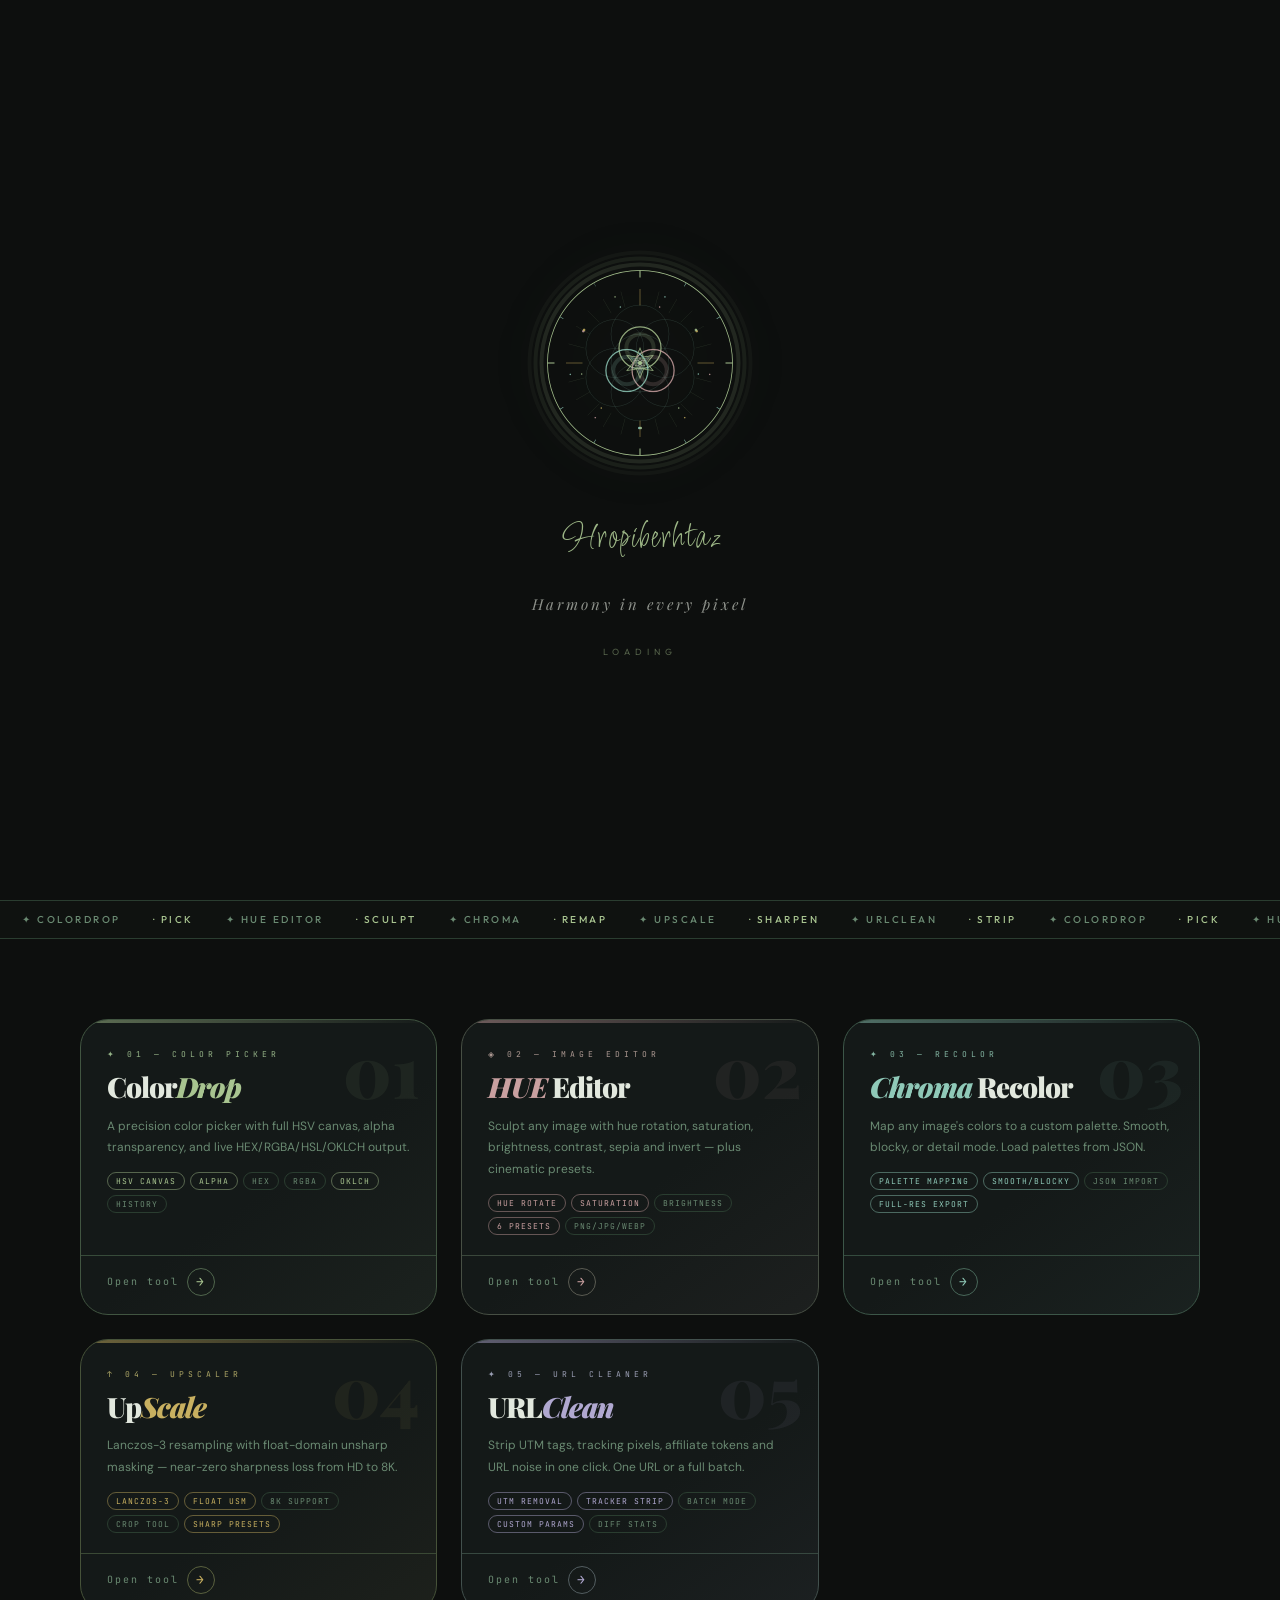
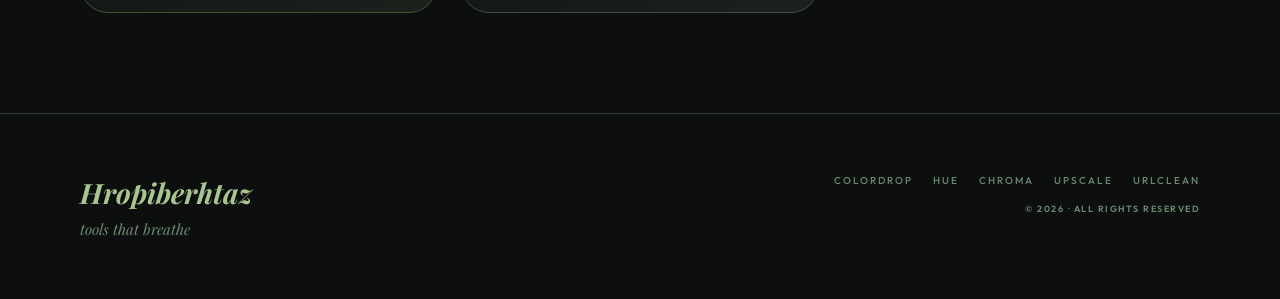
==== commit 599c6026: "Add files via upload" ====
--- a/index.html
+++ b/index.html
@@ -3,9 +3,17 @@
 <head>
 <meta charset="UTF-8">
 <meta name="viewport" content="width=device-width, initial-scale=1.0">
+<meta name="description" content="Hropiberhtaz — five precision browser tools for image obsessives. Pick colors, edit hues, recolor palettes, upscale to 8K, and strip URL trackers. 100% client-side, no uploads.">
+<meta name="robots" content="index, follow">
 <title>Hropiberhtaz — Tools that feel alive</title>
-<link href="https://fonts.googleapis.com/css2?family=Playfair+Display:ital,wght@0,400;0,700;0,900;1,400;1,700&family=DM+Sans:wght@300;400;500;600&family=Outfit:wght@400;500;600;700&display=swap" rel="stylesheet">
+<link rel="preconnect" href="https://fonts.googleapis.com">
+<link rel="preconnect" href="https://fonts.gstatic.com" crossorigin>
+<link rel="preload" href="https://fonts.googleapis.com/css2?family=Playfair+Display:ital,wght@0,400;0,900;1,400&family=JetBrains+Mono:wght@400;600&display=swap" as="style" onload="this.onload=null;this.rel='stylesheet'">
+<link href="https://fonts.googleapis.com/css2?family=Playfair+Display:ital,wght@0,400;0,700;0,900;1,400;1,700&family=DM+Sans:wght@300;400;500;600&family=JetBrains+Mono:wght@400;600&display=swap" rel="stylesheet">
 <link href="https://fonts.googleapis.com/css2?family=Cormorant+Garamond:wght@300;400;500;600;700&display=swap" rel="stylesheet">
+<link rel="icon" href="favicon.ico" sizes="any">
+<link rel="icon" href="favicon.svg" type="image/svg+xml">
+<link rel="apple-touch-icon" href="apple-touch-icon.png">
 <link rel="stylesheet" href="shared.css">
 <style>
 #cozy-landing{position:relative;z-index:1;min-height:100vh;display:flex;flex-direction:column;align-items:center;justify-content:center;text-align:center;padding:100px 40px 80px;overflow:hidden;}
@@ -18,7 +26,7 @@
 .orb-2{width:150px;height:150px;top:60%;right:8%;background:radial-gradient(circle,rgba(201,160,160,.05),transparent 70%);animation-duration:12s;animation-delay:-7s;}
 .orb-3{width:100px;height:100px;bottom:20%;left:15%;background:radial-gradient(circle,rgba(143,201,184,.04),transparent 70%);animation-duration:18s;animation-delay:-1s;}
 @keyframes orbFloat{0%,100%{transform:translate(0,0) scale(1)}33%{transform:translate(20px,-15px) scale(1.05)}66%{transform:translate(-10px,10px) scale(.95)}}
-.landing-eyebrow{display:inline-flex;align-items:center;gap:8px;font-family:'Outfit',sans-serif;font-size:9px;letter-spacing:4px;text-transform:uppercase;color:var(--muted);margin-bottom:28px;border:1px solid var(--border);padding:7px 20px;border-radius:var(--radius-xl);background:rgba(168,196,144,.03);}
+.landing-eyebrow{display:inline-flex;align-items:center;gap:8px;font-family:'JetBrains Mono',monospace;font-size:9px;letter-spacing:4px;text-transform:uppercase;color:var(--muted);margin-bottom:28px;border:1px solid var(--border);padding:7px 20px;border-radius:var(--radius-xl);background:rgba(168,196,144,.03);}
 .big-heading{font-family:'Playfair Display',serif;font-size:clamp(40px,6.5vw,92px);font-weight:900;line-height:1.06;letter-spacing:-2px;margin-bottom:24px;max-width:820px;}
 .big-heading em{font-style:italic;color:var(--accent)}
 .landing-whisper{font-size:15px;color:var(--muted);max-width:420px;line-height:1.9;letter-spacing:.15px;margin-bottom:36px;font-weight:400;}
@@ -26,8 +34,8 @@
 .landing-stats{display:flex;gap:44px;padding:18px 40px;border:1px solid var(--border);border-radius:var(--radius-lg);background:rgba(168,196,144,.02);backdrop-filter:blur(10px);margin-bottom:44px;}
 .stat-item{text-align:center;}
 .stat-num{font-family:'Playfair Display',serif;font-size:26px;font-weight:700;color:var(--accent);letter-spacing:-1px;}
-.stat-label{font-size:9px;letter-spacing:2.5px;text-transform:uppercase;color:var(--muted);margin-top:4px;font-family:'Outfit',sans-serif;}
-.bouncy-scroll{display:flex;flex-direction:column;align-items:center;gap:4px;color:var(--muted);font-size:10px;letter-spacing:3px;text-transform:uppercase;animation:scrollBounce 2s ease-in-out infinite;font-family:'Outfit',sans-serif;}
+.stat-label{font-size:9px;letter-spacing:2.5px;text-transform:uppercase;color:var(--muted);margin-top:4px;font-family:'JetBrains Mono',monospace;}
+.bouncy-scroll{display:flex;flex-direction:column;align-items:center;gap:4px;color:var(--muted);font-size:10px;letter-spacing:3px;text-transform:uppercase;animation:scrollBounce 2s ease-in-out infinite;font-family:'JetBrains Mono',monospace;}
 @keyframes scrollBounce{0%,100%{transform:translateY(0)}50%{transform:translateY(4px)}}
 /* Tool cards grid */
 .tools-grid{position:relative;z-index:1;padding:80px 80px 100px;display:grid;grid-template-columns:repeat(auto-fit,minmax(300px,1fr));gap:24px;}
@@ -43,15 +51,15 @@
 .tc-body{padding:26px 26px 20px;display:flex;flex-direction:column;gap:13px;flex:1;position:relative;z-index:1;}
 .tc-glyph{font-family:'Playfair Display',serif;font-size:72px;font-weight:900;line-height:1;color:var(--tc-clr,#a8c490);opacity:.07;position:absolute;right:16px;top:10px;pointer-events:none;transition:opacity .3s;}
 .tool-card:hover .tc-glyph{opacity:.15;}
-.tc-num{font-family:'Outfit',sans-serif;font-size:8px;letter-spacing:4px;text-transform:uppercase;color:color-mix(in srgb,var(--tc-clr,#a8c490) 70%,var(--muted));}
+.tc-num{font-family:'JetBrains Mono',monospace;font-size:8px;letter-spacing:4px;text-transform:uppercase;color:color-mix(in srgb,var(--tc-clr,#a8c490) 70%,var(--muted));}
 .tc-name{font-family:'Playfair Display',serif;font-size:28px;font-weight:900;letter-spacing:-1px;line-height:1.1;}
 .tc-name em{font-style:italic;color:var(--tc-clr,#a8c490);}
 .tc-desc{font-size:12px;color:var(--muted);line-height:1.8;font-weight:400;}
 .tc-tags{display:flex;flex-wrap:wrap;gap:5px;}
-.tc-tag{font-family:'Outfit',sans-serif;font-size:8px;letter-spacing:1px;text-transform:uppercase;color:var(--muted);padding:3px 8px;border:1px solid var(--border);border-radius:var(--radius-xl);}
+.tc-tag{font-family:'JetBrains Mono',monospace;font-size:8px;letter-spacing:1px;text-transform:uppercase;color:var(--muted);padding:3px 8px;border:1px solid var(--border);border-radius:var(--radius-xl);}
 .tc-tag.h{border-color:color-mix(in srgb,var(--tc-clr,#a8c490) 45%,transparent);color:var(--tc-clr,#a8c490);}
 .tc-footer{padding:12px 26px 18px;display:flex;align-items:center;justify-content:space-between;border-top:1px solid color-mix(in srgb,var(--tc-clr,#a8c490) 10%,var(--border));position:relative;z-index:1;margin-top:auto;}
-.tc-arrow{font-family:'Outfit',sans-serif;font-size:10px;letter-spacing:2px;color:var(--muted);display:flex;align-items:center;gap:8px;transition:color .2s,gap .2s;}
+.tc-arrow{font-family:'JetBrains Mono',monospace;font-size:10px;letter-spacing:2px;color:var(--muted);display:flex;align-items:center;gap:8px;transition:color .2s,gap .2s;}
 .tc-arrow-icon{width:28px;height:28px;border-radius:50%;border:1px solid color-mix(in srgb,var(--tc-clr,#a8c490) 30%,var(--border));display:flex;align-items:center;justify-content:center;font-size:13px;transition:all .25s cubic-bezier(.34,1.56,.64,1);color:var(--tc-clr,#a8c490);}
 .tool-card:hover .tc-arrow{color:var(--tc-clr,#a8c490);gap:12px;}
 .tool-card:hover .tc-arrow-icon{background:var(--tc-clr,#a8c490);color:#0d0f0e;transform:scale(1.15) rotate(45deg);border-color:var(--tc-clr,#a8c490);}
@@ -67,16 +75,16 @@
 <body>
 <div id="scroll-prog"></div>
 <div id="scan-line"></div>
-<canvas id="wobbly-bg-thingy"></canvas>
-<canvas id="floaty-dot-world"></canvas>
-<canvas id="bg-yinyang"></canvas>
+<canvas id="wobbly-bg-thingy" aria-hidden="true"></canvas>
+<canvas id="floaty-dot-world" aria-hidden="true"></canvas>
+<canvas id="bg-yinyang" aria-hidden="true"></canvas>
 <div id="live-clock"></div>
 <div id="keyboard-whisper"></div>
 <div id="toasty-pop" class="toasty"></div>
 <div id="file-loading-veil"><div class="veil-spinner"></div><div class="veil-msg" id="veil-msg-text">Opening…</div></div>
 
 <div id="mobile-nav">
-  <button id="mobile-nav-close">✕</button>
+  <button id="mobile-nav-close" aria-label="Close navigation menu">✕</button>
   <a href="index.html">Home</a>
   <a href="colordrop.html">ColorDrop</a>
   <a href="hue.html">HUE</a>
@@ -93,13 +101,13 @@
     <a href="chroma.html" class="nav-pill">Chroma</a>
     <a href="upscale.html" class="nav-pill">UpScale</a>
     <a href="urlclean.html" class="nav-pill">URLClean</a>
-    <button id="moonbeam-toggle" title="Toggle theme"><span id="moonbeam-icon">☀</span></button>
-  </div>
-  <button id="ham-toggle">☰</button>
+    <button id="moonbeam-toggle" aria-label="Toggle light/dark theme" title="Toggle theme"><span id="moonbeam-icon" aria-hidden="true">☀</span></button>
+  </div>
+  <button id="ham-toggle" aria-label="Open navigation menu" aria-expanded="false" aria-controls="mobile-nav">☰</button>
 </header>
 
 <section id="cozy-landing">
-  <canvas id="hero-particle-canvas"></canvas>
+  <canvas id="hero-particle-canvas" aria-hidden="true"></canvas>
   <div class="landing-blob"></div>
   <div class="orb orb-1"></div><div class="orb orb-2"></div><div class="orb orb-3"></div>
   <div class="landing-eyebrow poppy-reveal"><span class="eyebrow-dot"></span>Creative tools suite — five precision instruments</div>
@@ -122,7 +130,7 @@
 
 <section class="tools-grid">
 
-  <a href="colordrop.html" class="tool-card poppy-reveal" style="--tc-clr:#a8c490">
+  <a href="colordrop.html" class="tool-card poppy-reveal" style="--tc-clr:#a8c490" aria-label="Open ColorDrop — precision color picker tool">
     <div class="tc-topbar"></div>
     <div class="tc-body">
       <div class="tc-glyph">01</div>
@@ -140,7 +148,7 @@
     </div>
   </a>
 
-  <a href="hue.html" class="tool-card poppy-reveal delay-sprout-1" style="--tc-clr:#c9a0a0">
+  <a href="hue.html" class="tool-card poppy-reveal delay-sprout-1" style="--tc-clr:#c9a0a0" aria-label="Open HUE Editor — image hue and tone editing tool">
     <div class="tc-topbar"></div>
     <div class="tc-body">
       <div class="tc-glyph">02</div>
@@ -158,7 +166,7 @@
     </div>
   </a>
 
-  <a href="chroma.html" class="tool-card poppy-reveal delay-sprout-2" style="--tc-clr:#8fc9b8">
+  <a href="chroma.html" class="tool-card poppy-reveal delay-sprout-2" style="--tc-clr:#8fc9b8" aria-label="Open Chroma Recolor — palette mapping and recolor tool">
     <div class="tc-topbar"></div>
     <div class="tc-body">
       <div class="tc-glyph">03</div>
@@ -175,7 +183,7 @@
     </div>
   </a>
 
-  <a href="upscale.html" class="tool-card poppy-reveal delay-sprout-3" style="--tc-clr:#c8b060">
+  <a href="upscale.html" class="tool-card poppy-reveal delay-sprout-3" style="--tc-clr:#c8b060" aria-label="Open UpScale — Lanczos image upscaler up to 8K">
     <div class="tc-topbar"></div>
     <div class="tc-body">
       <div class="tc-glyph">04</div>
@@ -193,7 +201,7 @@
     </div>
   </a>
 
-  <a href="urlclean.html" class="tool-card poppy-reveal delay-sprout-4" style="--tc-clr:#b0a8d0">
+  <a href="urlclean.html" class="tool-card poppy-reveal delay-sprout-4" style="--tc-clr:#b0a8d0" aria-label="Open URLClean — URL tracker and UTM parameter remover">
     <div class="tc-topbar"></div>
     <div class="tc-body">
       <div class="tc-glyph">05</div>
@@ -230,7 +238,7 @@
   </div>
 </footer>
 
-<button id="lofi-leaf">
+<button id="lofi-leaf" aria-label="Toggle lo-fi background music" aria-pressed="false">
   <div class="soundbars"><div class="soundbar"></div><div class="soundbar"></div><div class="soundbar"></div><div class="soundbar"></div></div>
   <span id="audio-label">lo-fi</span>
 </button>
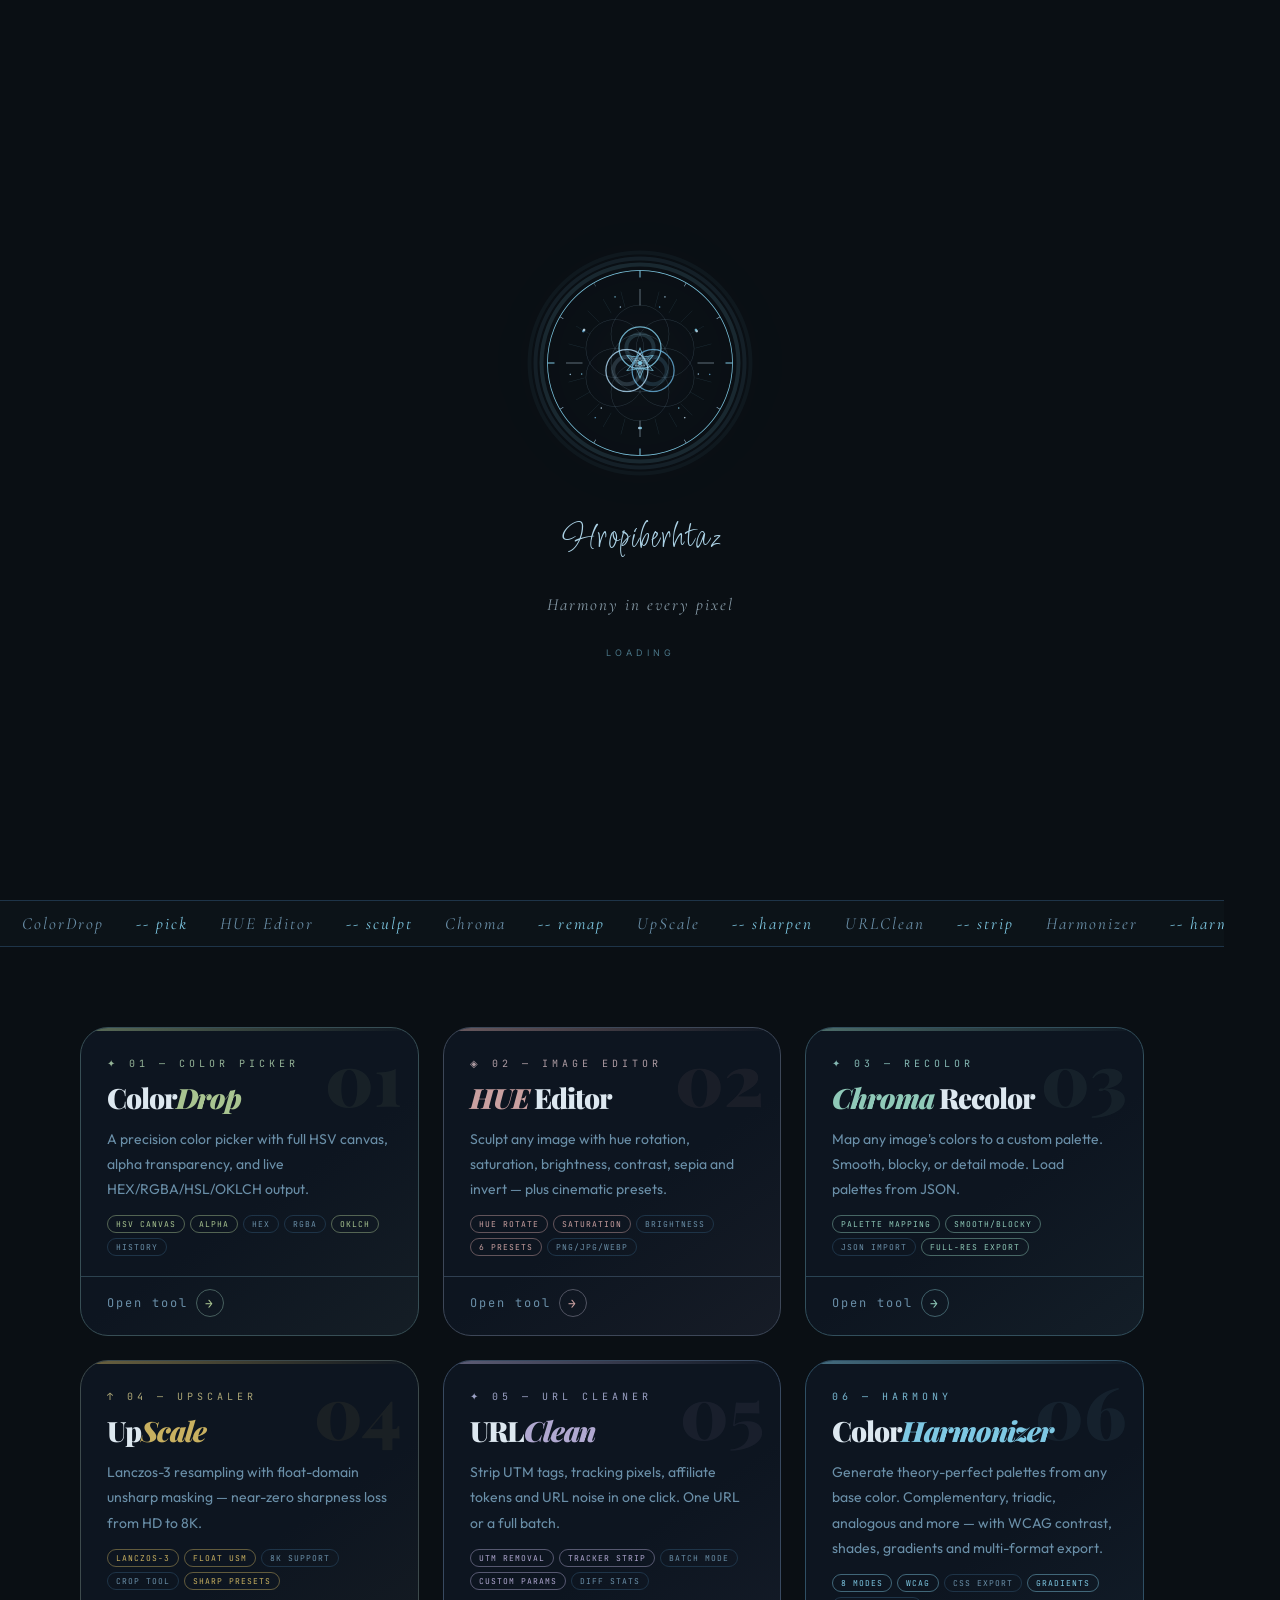
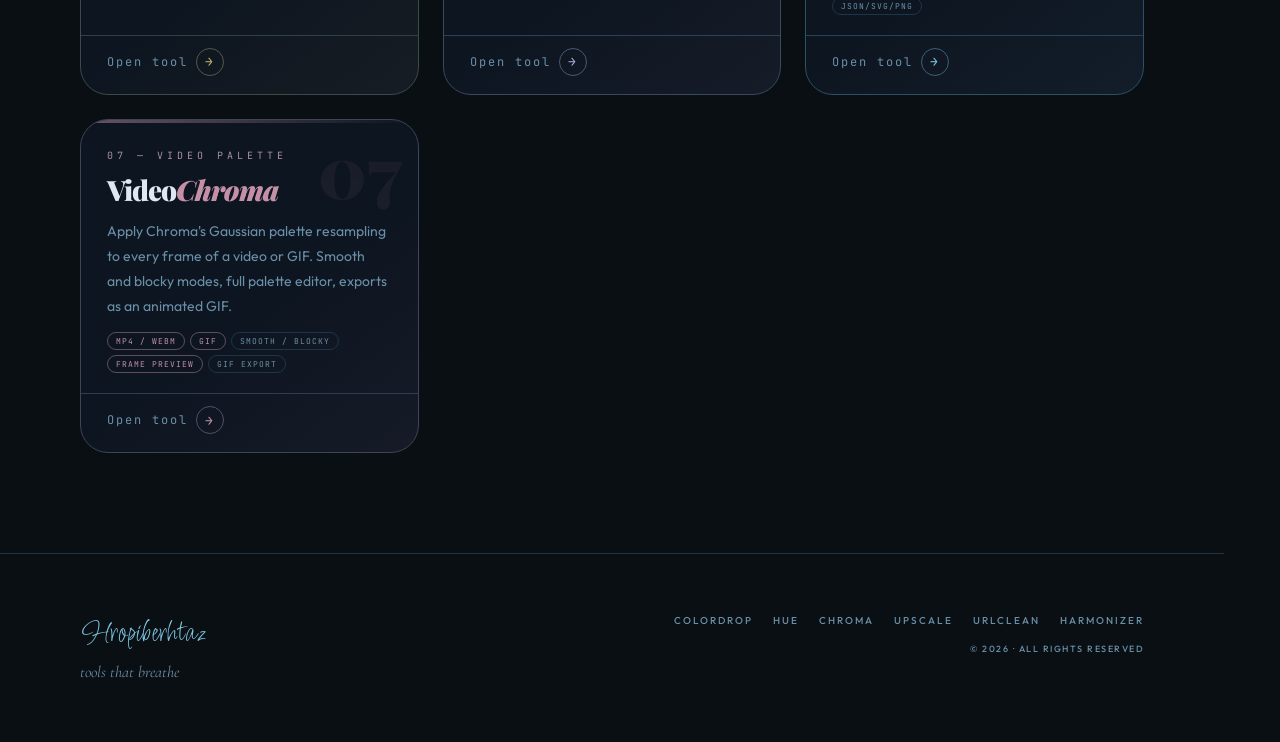
==== commit a7575dad: "Add files via upload" ====
--- a/index.html
+++ b/index.html
@@ -14,8 +14,7 @@
 <link rel="icon" href="favicon.ico" sizes="any">
 <link rel="icon" href="favicon.svg" type="image/svg+xml">
 <link rel="apple-touch-icon" href="apple-touch-icon.png">
-<link rel="stylesheet" href="shared.css">
-<style>
+<link rel="stylesheet" href="shared.css"><style>
 #cozy-landing{position:relative;z-index:1;min-height:100vh;display:flex;flex-direction:column;align-items:center;justify-content:center;text-align:center;padding:100px 40px 80px;overflow:hidden;}
 #hero-particle-canvas{position:absolute;inset:0;width:100%;height:100%;pointer-events:none;z-index:0;}
 .landing-blob{position:absolute;width:clamp(300px,50vw,650px);height:clamp(300px,50vw,650px);top:50%;left:50%;transform:translate(-50%,-50%);background:radial-gradient(circle at 35% 45%,rgba(168,196,144,.07),rgba(201,160,160,.05),transparent 70%);border-radius:40% 60% 55% 45%/55% 40% 60% 45%;animation:blobbyWobble 22s ease-in-out infinite,blobSpin 30s linear infinite;pointer-events:none;z-index:0;filter:blur(60px);}
@@ -26,18 +25,17 @@
 .orb-2{width:150px;height:150px;top:60%;right:8%;background:radial-gradient(circle,rgba(201,160,160,.05),transparent 70%);animation-duration:12s;animation-delay:-7s;}
 .orb-3{width:100px;height:100px;bottom:20%;left:15%;background:radial-gradient(circle,rgba(143,201,184,.04),transparent 70%);animation-duration:18s;animation-delay:-1s;}
 @keyframes orbFloat{0%,100%{transform:translate(0,0) scale(1)}33%{transform:translate(20px,-15px) scale(1.05)}66%{transform:translate(-10px,10px) scale(.95)}}
-.landing-eyebrow{display:inline-flex;align-items:center;gap:8px;font-family:'JetBrains Mono',monospace;font-size:9px;letter-spacing:4px;text-transform:uppercase;color:var(--muted);margin-bottom:28px;border:1px solid var(--border);padding:7px 20px;border-radius:var(--radius-xl);background:rgba(168,196,144,.03);}
+.landing-eyebrow{display:inline-flex;align-items:center;gap:8px;font-family:'JetBrains Mono',monospace;font-size:11px;letter-spacing:4px;text-transform:uppercase;color:var(--muted);margin-bottom:28px;border:1px solid var(--border);padding:7px 20px;border-radius:var(--radius-xl);background:rgba(168,196,144,.03);}
 .big-heading{font-family:'Playfair Display',serif;font-size:clamp(40px,6.5vw,92px);font-weight:900;line-height:1.06;letter-spacing:-2px;margin-bottom:24px;max-width:820px;}
 .big-heading em{font-style:italic;color:var(--accent)}
-.landing-whisper{font-size:15px;color:var(--muted);max-width:420px;line-height:1.9;letter-spacing:.15px;margin-bottom:36px;font-weight:400;}
+.landing-whisper{font-size:17px;color:var(--muted);max-width:420px;line-height:1.9;letter-spacing:.15px;margin-bottom:36px;font-weight:400;}
 .button-nest{display:flex;gap:12px;flex-wrap:wrap;justify-content:center;margin-bottom:40px;}
 .landing-stats{display:flex;gap:44px;padding:18px 40px;border:1px solid var(--border);border-radius:var(--radius-lg);background:rgba(168,196,144,.02);backdrop-filter:blur(10px);margin-bottom:44px;}
 .stat-item{text-align:center;}
 .stat-num{font-family:'Playfair Display',serif;font-size:26px;font-weight:700;color:var(--accent);letter-spacing:-1px;}
-.stat-label{font-size:9px;letter-spacing:2.5px;text-transform:uppercase;color:var(--muted);margin-top:4px;font-family:'JetBrains Mono',monospace;}
+.stat-label{font-size:11px;letter-spacing:2.5px;text-transform:uppercase;color:var(--muted);margin-top:4px;font-family:'JetBrains Mono',monospace;}
 .bouncy-scroll{display:flex;flex-direction:column;align-items:center;gap:4px;color:var(--muted);font-size:10px;letter-spacing:3px;text-transform:uppercase;animation:scrollBounce 2s ease-in-out infinite;font-family:'JetBrains Mono',monospace;}
 @keyframes scrollBounce{0%,100%{transform:translateY(0)}50%{transform:translateY(4px)}}
-/* Tool cards grid */
 .tools-grid{position:relative;z-index:1;padding:80px 80px 100px;display:grid;grid-template-columns:repeat(auto-fit,minmax(300px,1fr));gap:24px;}
 @property --spin-angle{syntax:'<angle>';initial-value:0deg;inherits:false}
 @keyframes spinBorder{to{--spin-angle:360deg}}
@@ -51,25 +49,37 @@
 .tc-body{padding:26px 26px 20px;display:flex;flex-direction:column;gap:13px;flex:1;position:relative;z-index:1;}
 .tc-glyph{font-family:'Playfair Display',serif;font-size:72px;font-weight:900;line-height:1;color:var(--tc-clr,#a8c490);opacity:.07;position:absolute;right:16px;top:10px;pointer-events:none;transition:opacity .3s;}
 .tool-card:hover .tc-glyph{opacity:.15;}
-.tc-num{font-family:'JetBrains Mono',monospace;font-size:8px;letter-spacing:4px;text-transform:uppercase;color:color-mix(in srgb,var(--tc-clr,#a8c490) 70%,var(--muted));}
+.tc-num{font-family:'JetBrains Mono',monospace;font-size:10px;letter-spacing:4px;text-transform:uppercase;color:color-mix(in srgb,var(--tc-clr,#a8c490) 70%,var(--muted));}
 .tc-name{font-family:'Playfair Display',serif;font-size:28px;font-weight:900;letter-spacing:-1px;line-height:1.1;}
 .tc-name em{font-style:italic;color:var(--tc-clr,#a8c490);}
-.tc-desc{font-size:12px;color:var(--muted);line-height:1.8;font-weight:400;}
+.tc-desc{font-size:14px;color:var(--muted);line-height:1.8;font-weight:400;}
 .tc-tags{display:flex;flex-wrap:wrap;gap:5px;}
 .tc-tag{font-family:'JetBrains Mono',monospace;font-size:8px;letter-spacing:1px;text-transform:uppercase;color:var(--muted);padding:3px 8px;border:1px solid var(--border);border-radius:var(--radius-xl);}
 .tc-tag.h{border-color:color-mix(in srgb,var(--tc-clr,#a8c490) 45%,transparent);color:var(--tc-clr,#a8c490);}
 .tc-footer{padding:12px 26px 18px;display:flex;align-items:center;justify-content:space-between;border-top:1px solid color-mix(in srgb,var(--tc-clr,#a8c490) 10%,var(--border));position:relative;z-index:1;margin-top:auto;}
-.tc-arrow{font-family:'JetBrains Mono',monospace;font-size:10px;letter-spacing:2px;color:var(--muted);display:flex;align-items:center;gap:8px;transition:color .2s,gap .2s;}
+.tc-arrow{font-family:'JetBrains Mono',monospace;font-size:12px;letter-spacing:2px;color:var(--muted);display:flex;align-items:center;gap:8px;transition:color .2s,gap .2s;}
 .tc-arrow-icon{width:28px;height:28px;border-radius:50%;border:1px solid color-mix(in srgb,var(--tc-clr,#a8c490) 30%,var(--border));display:flex;align-items:center;justify-content:center;font-size:13px;transition:all .25s cubic-bezier(.34,1.56,.64,1);color:var(--tc-clr,#a8c490);}
 .tool-card:hover .tc-arrow{color:var(--tc-clr,#a8c490);gap:12px;}
 .tool-card:hover .tc-arrow-icon{background:var(--tc-clr,#a8c490);color:#0d0f0e;transform:scale(1.15) rotate(45deg);border-color:var(--tc-clr,#a8c490);}
 [data-theme="light"] .tool-card:hover .tc-arrow-icon{color:#fff;}
-/* Tape divider already in shared */
 @media(max-width:900px){
   #cozy-landing{padding:100px 24px 60px;}
   .landing-stats{flex-direction:column;gap:18px;padding:16px 24px;}
   .tools-grid{padding:40px 24px 80px;grid-template-columns:1fr;}
 }
+</style>
+<style>
+#nav-dots{position:fixed;right:0;top:50%;transform:translateY(-50%);z-index:800;display:flex;flex-direction:column;gap:16px;align-items:center;padding:28px 14px;background:rgba(8,14,20,0.6);backdrop-filter:blur(20px);-webkit-backdrop-filter:blur(20px);border-left:1px solid var(--accent-8);border-radius:14px 0 0 14px;}
+[data-theme="light"] #nav-dots{background:rgba(255,251,238,0.82);}
+.nav-dot-item{position:relative;display:flex;align-items:center;justify-content:center;cursor:pointer;text-decoration:none;}
+.nav-dot-glyph{font-size:18px;color:var(--accent-35);line-height:1;transition:color .25s,transform .25s,text-shadow .25s;display:block;}
+.nav-dot-item:hover .nav-dot-glyph,.nav-dot-item.active .nav-dot-glyph{color:var(--accent);transform:scale(1.4);text-shadow:var(--accent-glow-sm);}
+.nav-dot-item.active .nav-dot-glyph{animation:dotPulse 2.4s ease-in-out infinite;}
+@keyframes dotPulse{0%,100%{text-shadow:var(--accent-glow-sm);opacity:1;}50%{text-shadow:var(--accent-glow-xl);opacity:.75;}}
+.nav-dot-label{position:absolute;right:calc(100% + 20px);top:50%;transform:translateY(-50%) translateX(6px);font-family:'Cormorant Garamond',serif;font-size:17px;font-style:italic;font-weight:400;color:var(--text);white-space:nowrap;pointer-events:none;opacity:0;transition:opacity .22s,transform .22s;letter-spacing:.02em;background:var(--card);backdrop-filter:blur(12px);padding:6px 16px;border-radius:10px;border:1px solid var(--border);box-shadow:0 4px 24px rgba(0,0,0,.28);}
+.nav-dot-item:hover .nav-dot-label{opacity:1;transform:translateY(-50%) translateX(0);}
+#index-body-wrap{margin-right:0;}
+@media(max-width:900px){#nav-dots{display:none;}}
 </style>
 </head>
 <body>
@@ -91,30 +101,60 @@
   <a href="chroma.html">Chroma</a>
   <a href="upscale.html">UpScale</a>
   <a href="urlclean.html">URLClean</a>
+  <a href="colorharmonizer.html">Harmonizer</a>
+  <a href="videochroma.html">VideoChroma</a>
 </div>
 
 <header id="main-header">
   <a href="index.html" class="brand-scribble">Hropiberhtaz</a>
   <div class="nav-cluster">
-    <a href="colordrop.html" class="nav-pill">ColorDrop</a>
-    <a href="hue.html" class="nav-pill">HUE</a>
-    <a href="chroma.html" class="nav-pill">Chroma</a>
-    <a href="upscale.html" class="nav-pill">UpScale</a>
-    <a href="urlclean.html" class="nav-pill">URLClean</a>
     <button id="moonbeam-toggle" aria-label="Toggle light/dark theme" title="Toggle theme"><span id="moonbeam-icon" aria-hidden="true">☀</span></button>
   </div>
   <button id="ham-toggle" aria-label="Open navigation menu" aria-expanded="false" aria-controls="mobile-nav">☰</button>
 </header>
-
+<!-- ── Right nav dots ── -->
+<nav id="nav-dots" aria-label="Tool navigation">
+  <a href="colordrop.html" class="nav-dot-item" aria-label="ColorDrop">
+    <span class="nav-dot-glyph">✦</span>
+    <span class="nav-dot-label">ColorDrop</span>
+  </a>
+  <a href="hue.html" class="nav-dot-item" aria-label="HUE Editor">
+    <span class="nav-dot-glyph">✦</span>
+    <span class="nav-dot-label">HUE Editor</span>
+  </a>
+  <a href="chroma.html" class="nav-dot-item" aria-label="Chroma Recolor">
+    <span class="nav-dot-glyph">✦</span>
+    <span class="nav-dot-label">Chroma Recolor</span>
+  </a>
+  <a href="upscale.html" class="nav-dot-item" aria-label="UpScale">
+    <span class="nav-dot-glyph">✦</span>
+    <span class="nav-dot-label">UpScale</span>
+  </a>
+  <a href="urlclean.html" class="nav-dot-item" aria-label="URLClean">
+    <span class="nav-dot-glyph">✦</span>
+    <span class="nav-dot-label">URLClean</span>
+  </a>
+  <a href="colorharmonizer.html" class="nav-dot-item" aria-label="Color Harmonizer">
+    <span class="nav-dot-glyph">✦</span>
+    <span class="nav-dot-label">Color Harmonizer</span>
+  </a>
+  <a href="videochroma.html" class="nav-dot-item" aria-label="VideoChroma">
+    <span class="nav-dot-glyph">✦</span>
+    <span class="nav-dot-label">VideoChroma</span>
+  </a>
+</nav>
+
+
+<div id="index-body-wrap">
 <section id="cozy-landing">
   <canvas id="hero-particle-canvas" aria-hidden="true"></canvas>
   <div class="landing-blob"></div>
   <div class="orb orb-1"></div><div class="orb orb-2"></div><div class="orb orb-3"></div>
-  <div class="landing-eyebrow poppy-reveal"><span class="eyebrow-dot"></span>Creative tools suite — five precision instruments</div>
+  <div class="landing-eyebrow poppy-reveal"><span class="eyebrow-dot"></span>Creative tools suite — seven precision instruments</div>
   <h1 class="big-heading poppy-reveal delay-sprout-1">We build tools<br>that feel <em>alive.</em></h1>
-  <p class="landing-whisper poppy-reveal delay-sprout-2">Five precision instruments for image obsessives. Pick, edit, recolor, upscale and clean — crafted so every interaction feels like play.</p>
+  <p class="landing-whisper poppy-reveal delay-sprout-2">Seven precision instruments for image and video obsessives. Pick, edit, recolor, upscale, clean, harmonize and recolor video — crafted so every interaction feels like play.</p>
   <div class="landing-stats poppy-reveal delay-sprout-3">
-    <div class="stat-item"><div class="stat-num">5</div><div class="stat-label">Tools</div></div>
+    <div class="stat-item"><div class="stat-num">7</div><div class="stat-label">Tools</div></div>
     <div class="stat-item"><div class="stat-num">100%</div><div class="stat-label">Client-Side</div></div>
     <div class="stat-item"><div class="stat-num">0</div><div class="stat-label">Server Uploads</div></div>
     <div class="stat-item"><div class="stat-num">∞</div><div class="stat-label">Possibilities</div></div>
@@ -212,6 +252,42 @@
         <span class="tc-tag h">UTM Removal</span><span class="tc-tag h">Tracker Strip</span>
         <span class="tc-tag">Batch Mode</span><span class="tc-tag h">Custom Params</span>
         <span class="tc-tag">Diff Stats</span>
+      </div>
+    </div>
+    <div class="tc-footer">
+      <div class="tc-arrow"><span>Open tool</span><div class="tc-arrow-icon">→</div></div>
+    </div>
+  </a>
+
+  <a href="colorharmonizer.html" class="tool-card poppy-reveal delay-sprout-4" style="--tc-clr:#7ec8e3" aria-label="Open Color Harmonizer — harmony palette generator">
+    <div class="tc-topbar"></div>
+    <div class="tc-body">
+      <div class="tc-glyph">06</div>
+      <div class="tc-num">06 — Harmony</div>
+      <div class="tc-name">Color<em>Harmonizer</em></div>
+      <div class="tc-desc">Generate theory-perfect palettes from any base color. Complementary, triadic, analogous and more — with WCAG contrast, shades, gradients and multi-format export.</div>
+      <div class="tc-tags">
+        <span class="tc-tag h">8 Modes</span><span class="tc-tag h">WCAG</span>
+        <span class="tc-tag">CSS Export</span><span class="tc-tag h">Gradients</span>
+        <span class="tc-tag">JSON/SVG/PNG</span>
+      </div>
+    </div>
+    <div class="tc-footer">
+      <div class="tc-arrow"><span>Open tool</span><div class="tc-arrow-icon">→</div></div>
+    </div>
+  </a>
+
+  <a href="videochroma.html" class="tool-card poppy-reveal delay-sprout-4" style="--tc-clr:#c490a8" aria-label="Open VideoChroma — video and GIF palette applier">
+    <div class="tc-topbar"></div>
+    <div class="tc-body">
+      <div class="tc-glyph">07</div>
+      <div class="tc-num">07 — Video Palette</div>
+      <div class="tc-name">Video<em>Chroma</em></div>
+      <div class="tc-desc">Apply Chroma's Gaussian palette resampling to every frame of a video or GIF. Smooth and blocky modes, full palette editor, exports as an animated GIF.</div>
+      <div class="tc-tags">
+        <span class="tc-tag h">MP4 / WEBM</span><span class="tc-tag h">GIF</span>
+        <span class="tc-tag">Smooth / Blocky</span><span class="tc-tag h">Frame Preview</span>
+        <span class="tc-tag">GIF Export</span>
       </div>
     </div>
     <div class="tc-footer">
@@ -233,10 +309,12 @@
       <a href="chroma.html" class="footer-link">Chroma</a>
       <a href="upscale.html" class="footer-link">UpScale</a>
       <a href="urlclean.html" class="footer-link">URLClean</a>
+      <a href="colorharmonizer.html" class="footer-link">Harmonizer</a>
     </div>
     <div class="footer-small">© 2026 · All rights reserved</div>
   </div>
 </footer>
+</div><!-- end #index-body-wrap -->
 
 <button id="lofi-leaf" aria-label="Toggle lo-fi background music" aria-pressed="false">
   <div class="soundbars"><div class="soundbar"></div><div class="soundbar"></div><div class="soundbar"></div><div class="soundbar"></div></div>
@@ -246,9 +324,10 @@
 <script src="shared.js"></script>
 <script>
 (function(){
-  const t=document.getElementById('tape-track-1');const items=['✦ ColorDrop','· pick','✦ HUE Editor','· sculpt','✦ Chroma','· remap','✦ UpScale','· sharpen','✦ URLClean','· strip'];
-  let html='';for(let i=0;i<6;i++)items.forEach(it=>{html+=it.startsWith('·')?`<span class="tapedot">${it}</span>`:`<span>${it}</span>`;});t.innerHTML=html+html;
+  const t=document.getElementById('tape-track-1');const items=['ColorDrop','-- pick','HUE Editor','-- sculpt','Chroma','-- remap','UpScale','-- sharpen','URLClean','-- strip','Harmonizer','-- harmonize'];
+  let html='';for(let i=0;i<6;i++)items.forEach(it=>{html+=it.startsWith('--')?`<span class="tapedot">${it}</span>`:`<span>${it}</span>`;});t.innerHTML=html+html;
 })();
+
 (function(){
   const canvas=document.getElementById('hero-particle-canvas');if(!canvas)return;
   const ctx=canvas.getContext('2d');let W,H;
--- a/shared.css
+++ b/shared.css
@@ -1,80 +1,121 @@
-@import url('https://fonts.googleapis.com/css2?family=Outfit:wght@400;500;600;700&display=swap');
+@import url('https://fonts.googleapis.com/css2?family=Licorice&family=Cormorant+Garamond:ital,wght@0,300;0,400;0,500;0,600;0,700;1,300;1,400;1,500;1,600&family=Outfit:wght@300;400;500;600;700&family=JetBrains+Mono:wght@400;500;600&display=swap');
 *,*::before,*::after{box-sizing:border-box;margin:0;padding:0}
 :root{
-  --bg:#0d0f0e;--surface:#141918;--card:#111514;--panel:#0f1210;
-  --border:#2a3d30;--accent:#a8c490;--accent2:#c9a0a0;--accent3:#8fc9b8;
-  --text:#e2e8de;--muted:#6a8a72;--sage:#b8d0aa;--sage-dim:#7a9870;
-  --rose:#dba8a8;--gold:#c8b060;--surface-dark:#0d0f0e;
-  --header-bg:rgba(13,15,14,0.92);--grid-color:rgba(168,196,144,0.025);
-  --audio-bg:rgba(168,196,144,.06);--audio-border:rgba(168,196,144,.18);
+  --bg:#0a0f14;--surface:#0d1520;--card:#0b1219;--panel:#0c1318;
+  --border:#1e3448;--accent:#7ec8e3;--accent2:#b8d4e8;--accent3:#a8c8d8;
+  --text:#dde8f0;--muted:#6a8fa8;--sage:#a8c4d4;--sage-dim:#6a8fa8;
+  --rose:#b8d4e8;--gold:#88c0d8;--surface-dark:#0a0f14;
+  --header-bg:rgba(10,15,20,0.92);--grid-color:rgba(126,200,227,0.025);
+  --audio-bg:rgba(126,200,227,.06);--audio-border:rgba(126,200,227,.18);
   --audio-color:rgba(226,232,222,.5);--dl-bg:rgba(10,12,11,.94);
-  --hint-bg:rgba(20,25,24,.96);--checker-dark:#1e2b25;--sat-left:#243830;
+  --hint-bg:rgba(10,15,20,.96);--checker-dark:#0d1a28;--sat-left:#0f1e30;
   --radius-xs:6px;--radius-sm:10px;--radius-md:18px;--radius-lg:28px;--radius-xl:40px;
-}
+  --accent-2:rgba(126,200,227,.02);
+  --accent-3:rgba(126,200,227,.03);
+  --accent-5:rgba(126,200,227,.05);
+  --accent-6:rgba(126,200,227,.06);
+  --accent-8:rgba(126,200,227,.08);
+  --accent-10:rgba(126,200,227,.10);
+  --accent-12:rgba(126,200,227,.12);
+  --accent-18:rgba(126,200,227,.18);
+  --accent-22:rgba(126,200,227,.22);
+  --accent-25:rgba(126,200,227,.25);
+  --accent-28:rgba(126,200,227,.28);
+  --accent-35:rgba(126,200,227,.35);
+  --accent-50:rgba(126,200,227,.50);
+  --accent-55:rgba(126,200,227,.55);
+  --accent-70:rgba(126,200,227,.70);
+  --accent-glow-sm:0 0 12px rgba(126,200,227,.5);
+  --accent-glow-md:0 0 20px rgba(126,200,227,.12);
+  --accent-glow-lg:0 0 28px rgba(126,200,227,.25);
+  --accent-glow-xl:0 0 50px rgba(126,200,227,.25);
+}
+/*Bleh :3*/
 :root[data-theme="light"]{
-  --muted-contrast:#5a5a4a; /* WCAG AA compliant on #f4ede0 */
-  --bg:#F5EDE0;--surface:#FFF5EB;--card:#FFFAF4;--panel:#EDE0CE;
-  --border:#C9A87A;--accent:#A45D3C;--accent2:#B86484;--accent3:#CC7722;
-  --text:#2A1A0E;--muted:#8A6B3E;--sage:#9C551F;--sage-dim:#A45D3C;
-  --rose:#9B525D;--gold:#B05D10;--surface-dark:#E8D5BA;
+  --muted-contrast:#4a3c00;
+  --bg:#fffbee;--surface:#fffdf5;--card:#fffefc;--panel:#fff8d6;
+  --border:#d4a800;--accent:#e8a800;--accent2:#e05c2a;--accent3:#d4770a;
+  --text:#1a1200;--muted:#7a6200;--sage:#c49000;--sage-dim:#a07800;
+  --rose:#e05c2a;--gold:#d4770a;--surface-dark:#fff0aa;
   --header-bg:rgba(245,237,224,0.95);--grid-color:rgba(164,93,60,0.05);
   --audio-bg:rgba(42,26,14,.04);--audio-border:rgba(42,26,14,.15);
   --audio-color:rgba(42,26,14,.6);--dl-bg:rgba(245,237,224,.97);
-  --hint-bg:rgba(255,245,235,.99);--checker-dark:#DFC5A0;--sat-left:#E8C99A;
+  --hint-bg:rgba(255,251,238,.99);--checker-dark:#ffe680;--sat-left:#ffd740;
+  /* Accent opacity levels — amber in light mode */
+  --accent-2:rgba(232,168,0,.02);
+  --accent-3:rgba(232,168,0,.03);
+  --accent-5:rgba(232,168,0,.05);
+  --accent-6:rgba(232,168,0,.06);
+  --accent-8:rgba(232,168,0,.08);
+  --accent-10:rgba(232,168,0,.10);
+  --accent-12:rgba(232,168,0,.12);
+  --accent-18:rgba(232,168,0,.18);
+  --accent-22:rgba(232,168,0,.22);
+  --accent-25:rgba(232,168,0,.25);
+  --accent-28:rgba(232,168,0,.28);
+  --accent-35:rgba(232,168,0,.35);
+  --accent-50:rgba(232,168,0,.50);
+  --accent-55:rgba(232,168,0,.55);
+  --accent-70:rgba(232,168,0,.70);
+  --accent-glow-sm:0 0 12px rgba(232,168,0,.4);
+  --accent-glow-md:0 0 20px rgba(232,168,0,.10);
+  --accent-glow-lg:0 0 28px rgba(232,168,0,.20);
+  --accent-glow-xl:0 0 50px rgba(232,168,0,.20);
 }
 html{scroll-behavior:smooth}
-body{font-family:'DM Sans',sans-serif;background:var(--bg);color:var(--text);min-height:100vh;overflow-x:hidden;}
+body{font-family:'Outfit',sans-serif;background:var(--bg);color:var(--text);min-height:100vh;overflow-x:hidden;padding-right:56px;}
+@media(max-width:900px){body{padding-right:0;}}
 body::after{content:'';position:fixed;inset:0;background-image:url("data:image/svg+xml,%3Csvg viewBox='0 0 200 200' xmlns='http://www.w3.org/2000/svg'%3E%3Cfilter id='n'%3E%3CfeTurbulence type='fractalNoise' baseFrequency='0.85' numOctaves='4' stitchTiles='stitch'/%3E%3C/filter%3E%3Crect width='100%25' height='100%25' filter='url(%23n)' opacity='1'/%3E%3C/svg%3E");opacity:.03;pointer-events:none;z-index:99997;}
 [data-theme="light"] body::after{opacity:.015}
 body::before{content:'';position:fixed;inset:0;background-image:linear-gradient(var(--grid-color) 1px,transparent 1px),linear-gradient(90deg,var(--grid-color) 1px,transparent 1px);background-size:52px 52px;pointer-events:none;z-index:0;}
 [data-theme="light"] body::before{opacity:.5}
-#scroll-prog{position:fixed;top:0;left:0;height:2px;width:0%;background:linear-gradient(90deg,var(--accent),var(--accent2),var(--accent3));z-index:10001;pointer-events:none;box-shadow:0 0 10px rgba(168,196,144,.35);}
-#scan-line{position:fixed;top:0;left:0;right:0;height:1px;background:linear-gradient(90deg,transparent,rgba(168,196,144,.1),transparent);pointer-events:none;z-index:9990;animation:scanDown 9s linear infinite;will-change:transform;}
+#scroll-prog{position:fixed;top:0;left:0;height:2px;width:0%;background:linear-gradient(90deg,var(--accent),var(--accent2),var(--accent3));z-index:10001;pointer-events:none;box-shadow:0 0 10px var(--accent-35);}
+#scan-line{position:fixed;top:0;left:0;right:0;height:1px;background:linear-gradient(90deg,transparent,var(--accent-10),transparent);pointer-events:none;z-index:9990;animation:scanDown 9s linear infinite;will-change:transform;}
 @keyframes scanDown{0%{top:-1px}100%{top:100vh}}
 #keyboard-whisper{position:fixed;bottom:28px;left:28px;z-index:8000;background:var(--hint-bg);border:1px solid var(--border);border-radius:var(--radius-md);padding:8px 16px;font-size:10px;letter-spacing:2px;text-transform:uppercase;color:var(--muted);backdrop-filter:blur(20px);pointer-events:none;opacity:0;transform:translateY(6px);transition:opacity .3s,transform .3s;font-family:'Outfit',sans-serif;}
 #keyboard-whisper.show{opacity:1;transform:translateY(0)}
-#live-clock{position:fixed;top:14px;left:50%;transform:translateX(-50%);z-index:10000;font-family:'Outfit',sans-serif;font-weight:500;font-size:13px;letter-spacing:3px;color:var(--accent);opacity:0.7;pointer-events:none;background:var(--header-bg);padding:5px 16px;border-radius:20px;border:1px solid var(--border);backdrop-filter:blur(12px);}
+#live-clock{position:fixed;top:14px;left:50%;transform:translateX(-50%);z-index:10000;font-family:'JetBrains Mono',monospace;font-weight:500;font-size:13px;letter-spacing:3px;color:var(--accent);opacity:0.7;pointer-events:none;background:var(--header-bg);padding:5px 16px;border-radius:20px;border:1px solid var(--border);backdrop-filter:blur(12px);}
 #bg-yinyang{position:fixed;inset:0;pointer-events:none;z-index:0;opacity:.88;will-change:transform;transform:translateZ(0);}
 #wobbly-bg-thingy{position:fixed;inset:0;pointer-events:none;z-index:0;}
 #floaty-dot-world{position:fixed;inset:0;pointer-events:none;z-index:0;opacity:.7;}
 /* Header */
-header{position:fixed;top:0;left:0;right:0;z-index:1000;padding:0 44px;height:64px;display:flex;align-items:center;justify-content:space-between;background:var(--header-bg);backdrop-filter:blur(24px);border-bottom:1px solid rgba(168,196,144,.07);transition:box-shadow .3s;}
+header{position:fixed;top:0;left:0;right:0;z-index:1000;padding:0 44px;height:64px;display:flex;align-items:center;justify-content:space-between;background:var(--header-bg);backdrop-filter:blur(24px);border-bottom:1px solid var(--accent-6);transition:box-shadow .3s;}
 header.scrolled-down{box-shadow:0 2px 40px rgba(0,0,0,.28);border-bottom-color:var(--border);}
 .brand-scribble{font-family:'Licorice',cursive;font-style:normal;font-size:28px;font-weight:400;color:var(--accent);letter-spacing:.5px;text-decoration:none;position:relative;}
 .brand-scribble::after{content:'';position:absolute;bottom:-3px;left:0;right:0;height:1px;background:linear-gradient(90deg,var(--accent),transparent);transform:scaleX(0);transform-origin:left;transition:transform .3s;}
 .brand-scribble:hover::after{transform:scaleX(1)}
 .nav-cluster{display:flex;gap:4px;align-items:center}
-.nav-pill{font-family:'DM Sans',sans-serif;font-size:11px;letter-spacing:.8px;color:var(--muted);text-decoration:none;padding:5px 13px;border-radius:var(--radius-xl);border:1px solid transparent;transition:all .2s ease;font-weight:500;}
-.nav-pill:hover{color:var(--text);border-color:var(--border);background:rgba(168,196,144,.05)}
-.nav-pill.lit{color:var(--accent);border-color:rgba(168,196,144,.25);background:rgba(168,196,144,.08)}
+.nav-pill{font-family:'Outfit',sans-serif;font-size:11px;letter-spacing:.4px;color:var(--muted);text-decoration:none;padding:5px 13px;border-radius:var(--radius-xl);border:1px solid transparent;transition:all .2s ease;font-weight:500;}
+.nav-pill:hover{color:var(--text);border-color:var(--border);background:var(--accent-5)}
+.nav-pill.lit{color:var(--accent);border-color:var(--accent-25);background:var(--accent-8)}
 #moonbeam-toggle{background:none;border:1px solid var(--border);color:var(--muted);font-size:13px;width:32px;height:32px;border-radius:50%;cursor:pointer;display:flex;align-items:center;justify-content:center;transition:all .25s;margin-left:6px;}
-#moonbeam-toggle:hover{border-color:var(--accent);color:var(--accent);background:rgba(168,196,144,.08)}
+#moonbeam-toggle:hover{border-color:var(--accent);color:var(--accent);background:var(--accent-8)}
 #ham-toggle{display:none;background:none;border:1px solid var(--border);width:32px;height:32px;border-radius:8px;cursor:pointer;align-items:center;justify-content:center;color:var(--muted);font-size:16px;transition:border-color .2s,color .2s;}
 #ham-toggle:hover{border-color:var(--accent);color:var(--accent)}
 #mobile-nav{display:none;position:fixed;inset:0;background:var(--dl-bg);backdrop-filter:blur(24px);z-index:9998;flex-direction:column;align-items:center;justify-content:center;gap:28px;}
 #mobile-nav.open{display:flex}
-#mobile-nav a{font-family:'Playfair Display',serif;font-style:italic;font-size:32px;font-weight:700;color:var(--text);text-decoration:none;transition:color .2s;}
+#mobile-nav a{font-family:'Cormorant Garamond',serif;font-style:italic;font-size:36px;font-weight:500;color:var(--text);text-decoration:none;transition:color .2s;}
 #mobile-nav a:hover{color:var(--accent)}
 #mobile-nav-close{position:absolute;top:24px;right:24px;background:none;border:1px solid var(--border);color:var(--muted);width:36px;height:36px;border-radius:50%;cursor:pointer;font-size:18px;display:flex;align-items:center;justify-content:center;}
 /* Page hero banner */
 .page-hero{position:relative;z-index:1;padding:140px 80px 80px;border-bottom:1px solid var(--border);}
-.page-eyebrow{display:inline-flex;align-items:center;gap:8px;font-family:'Outfit',sans-serif;font-weight:600;font-size:9px;letter-spacing:3.5px;text-transform:uppercase;color:var(--muted);margin-bottom:24px;border:1px solid var(--border);padding:7px 20px;border-radius:var(--radius-xl);background:rgba(168,196,144,.03);}
+.page-eyebrow{display:inline-flex;align-items:center;gap:8px;font-family:'Outfit',sans-serif;font-weight:600;font-size:9px;letter-spacing:3.5px;text-transform:uppercase;color:var(--muted);margin-bottom:24px;border:1px solid var(--border);padding:7px 20px;border-radius:var(--radius-xl);background:var(--accent-3);}
 .eyebrow-dot{width:4px;height:4px;border-radius:50%;background:var(--accent);animation:ePulse 1.8s ease-in-out infinite;}
 @keyframes ePulse{0%,100%{opacity:.4}50%{opacity:1}}
-.page-title{font-family:'Playfair Display',serif;font-size:clamp(48px,7vw,96px);font-weight:900;line-height:1.05;letter-spacing:-2px;margin-bottom:18px;}
+.page-title{font-family:'Cormorant Garamond',serif;font-size:clamp(48px,7vw,96px);font-weight:600;line-height:1.05;letter-spacing:-1px;margin-bottom:18px;}
 .page-title em{font-style:italic;color:var(--accent)}
-.page-blurb{font-size:15px;color:var(--muted);max-width:500px;line-height:1.9;margin-bottom:28px;}
+.page-blurb{font-family:'Outfit',sans-serif;font-size:14px;color:var(--muted);max-width:500px;line-height:1.9;margin-bottom:28px;font-weight:400;letter-spacing:.01em;}
 .feature-tags{display:flex;flex-wrap:wrap;gap:6px;}
-.ftag{font-family:'Outfit',sans-serif;font-weight:600;font-size:9px;letter-spacing:1.5px;text-transform:uppercase;color:var(--muted);padding:4px 10px;border:1px solid var(--border);border-radius:var(--radius-xl);background:rgba(168,196,144,.02);}
-.ftag.hot{border-color:rgba(168,196,144,.28);color:var(--accent)}
+.ftag{font-family:'Outfit',sans-serif;font-weight:600;font-size:9px;letter-spacing:1.5px;text-transform:uppercase;color:var(--muted);padding:4px 10px;border:1px solid var(--border);border-radius:var(--radius-xl);background:var(--accent-2);}
+.ftag.hot{border-color:var(--accent-28);color:var(--accent)}
 /* Tool section */
 .tool-section{position:relative;z-index:1;padding:60px 80px 100px;}
 /* Common components */
-.cozy-btn{font-family:'DM Sans',sans-serif;font-size:11px;letter-spacing:.8px;font-weight:600;text-transform:uppercase;padding:11px 28px;border:1px solid var(--border);background:var(--surface);color:var(--text);cursor:pointer;border-radius:var(--radius-xl);transition:all .25s cubic-bezier(.34,1.56,.64,1);text-decoration:none;display:inline-flex;align-items:center;gap:7px;}
+.cozy-btn{font-family:'Cormorant Garamond',serif;font-size:14px;letter-spacing:.06em;font-weight:500;font-style:italic;padding:10px 28px;border:1px solid var(--border);background:var(--surface);color:var(--text);cursor:pointer;border-radius:var(--radius-xl);transition:all .25s cubic-bezier(.34,1.56,.64,1);text-decoration:none;display:inline-flex;align-items:center;gap:7px;}
 .cozy-btn:hover{transform:translateY(-2px) scale(1.03);border-color:var(--muted)}
 .cozy-btn:active{transform:translateY(0) scale(.97);transition-duration:.1s}
-.cozy-btn-filled{background:var(--accent);color:#0d0f0e;border-color:var(--accent);font-weight:700;}
-.cozy-btn-filled:hover{transform:translateY(-2px) scale(1.03);box-shadow:0 8px 30px rgba(168,196,144,.18)}
+.cozy-btn-filled{background:var(--accent);color:#0d0f0e;border-color:var(--accent);font-weight:600;}
+.cozy-btn-filled:hover{transform:translateY(-2px) scale(1.03);box-shadow:0 8px 30px var(--accent-18)}
 [data-theme="light"] .cozy-btn-filled{color:#fff}
 .squish-btn{position:relative;overflow:hidden}
 .ripple-splash{position:absolute;border-radius:50%;background:rgba(255,255,255,.15);transform:scale(0);animation:splashOut .5s linear forwards;pointer-events:none;}
@@ -94,26 +135,27 @@
 input[type="range"]::-webkit-slider-thumb:hover{transform:scale(1.4)}
 /* Footer */
 .footer-meadow{position:relative;z-index:1;padding:60px 80px;border-top:1px solid var(--border);display:grid;grid-template-columns:1fr auto;gap:28px;align-items:start;}
-.footer-brand{font-family:'Playfair Display',serif;font-style:italic;font-size:28px;font-weight:700;color:var(--accent);margin-bottom:8px}
+.footer-brand{font-family:'Licorice',cursive;font-style:normal;font-size:32px;font-weight:400;color:var(--accent);margin-bottom:8px}
 .footer-tagline{font-family:'Playfair Display',serif;font-style:italic;font-size:15px;color:var(--muted)}
+.footer-tagline{font-family:'Cormorant Garamond',serif;font-style:italic;font-size:16px;color:var(--muted)}
 .footer-right{display:flex;flex-direction:column;gap:8px;align-items:flex-end}
-.footer-small{font-family:'Outfit',sans-serif;font-size:9px;color:var(--muted);font-weight:500;letter-spacing:1.5px;text-transform:uppercase;font-weight:600}
+.footer-small{font-family:'Outfit',sans-serif;font-size:9px;color:var(--muted);font-weight:500;letter-spacing:1.5px;text-transform:uppercase;}
 .footer-links{display:flex;gap:20px;margin-bottom:8px}
 .footer-link{font-size:10px;letter-spacing:2px;text-transform:uppercase;color:var(--muted);text-decoration:none;font-family:'Outfit',sans-serif;font-weight:500;transition:color .2s;}
 .footer-link:hover{color:var(--accent)}
 /* Fixed UI */
-#lofi-leaf{position:fixed;bottom:28px;right:28px;z-index:9000;background:var(--audio-bg);border:1px solid var(--audio-border);border-radius:var(--radius-xl);padding:10px 20px;display:flex;align-items:center;gap:10px;cursor:pointer;backdrop-filter:blur(20px);transition:background .3s,border-color .3s,box-shadow .3s;user-select:none;font-family:'Outfit',sans-serif;color:var(--audio-color);font-size:10px;letter-spacing:.08em;text-transform:uppercase;font-weight:700;}
-#lofi-leaf:hover{filter:brightness(1.3);border-color:rgba(168,196,144,.4);color:var(--sage);box-shadow:0 0 20px rgba(168,196,144,.12)}
-#lofi-leaf.vibing{border-color:rgba(168,196,144,.55);color:var(--accent);box-shadow:0 0 28px rgba(168,196,144,.25)}
+#lofi-leaf{position:fixed;bottom:28px;left:28px;z-index:9000;background:var(--audio-bg);border:1px solid var(--audio-border);border-radius:var(--radius-xl);padding:10px 20px;display:flex;align-items:center;gap:10px;cursor:pointer;backdrop-filter:blur(20px);transition:background .3s,border-color .3s,box-shadow .3s;user-select:none;font-family:'Outfit',sans-serif;font-weight:600;color:var(--audio-color);font-size:10px;letter-spacing:2px;text-transform:uppercase;}
+#lofi-leaf:hover{filter:brightness(1.3);border-color:var(--accent-35);color:var(--sage);box-shadow:0 0 20px var(--accent-12)}
+#lofi-leaf.vibing{border-color:var(--accent-55);color:var(--accent);box-shadow:0 0 28px var(--accent-25)}
 .soundbars{display:flex;align-items:flex-end;gap:2px;height:13px}
-.soundbar{width:3px;background:rgba(168,196,144,.7);border-radius:3px;height:3px;opacity:.5;transition:height .1s}
+.soundbar{width:3px;background:var(--accent-70);border-radius:3px;height:3px;opacity:.5;transition:height .1s}
 .vibing .soundbar{animation:barHop .85s ease-in-out infinite alternate}
 .vibing .soundbar:nth-child(1){animation-delay:0s;animation-duration:.72s}
 .vibing .soundbar:nth-child(2){animation-delay:.15s;animation-duration:.94s}
 .vibing .soundbar:nth-child(3){animation-delay:.05s;animation-duration:.62s}
 .vibing .soundbar:nth-child(4){animation-delay:.25s;animation-duration:.78s}
 @keyframes barHop{0%{height:3px;opacity:.5}100%{height:13px;opacity:1}}
-.toasty{position:fixed;bottom:80px;right:28px;background:var(--accent2);color:#fff;font-family:'Outfit',sans-serif;font-size:9px;letter-spacing:2px;text-transform:uppercase;padding:8px 18px;border-radius:var(--radius-xl);opacity:0;transform:translateY(8px);transition:opacity .3s,transform .3s;z-index:9999;pointer-events:none;font-weight:700;}
+.toasty{position:fixed;bottom:80px;right:28px;background:var(--accent2);color:#fff;font-family:'Outfit',sans-serif;font-size:9px;letter-spacing:2px;text-transform:uppercase;padding:8px 18px;border-radius:var(--radius-xl);opacity:0;transform:translateY(8px);transition:opacity .3s,transform .3s;z-index:9999;pointer-events:none;font-weight:600;}
 .toasty.popping{opacity:1;transform:translateY(0)}
 /* Animations */
 .poppy-reveal{opacity:0;transform:translateY(28px);transition:opacity .75s ease,transform .75s ease}
@@ -130,10 +172,10 @@
 .big-heading,.chunk-title{opacity:0;}
 .big-heading.awake,.chunk-title.awake{animation:leafPop .85s cubic-bezier(.22,1,.36,1) forwards;}
 .big-heading.done-sprouting,.chunk-title.done-sprouting{animation:none;opacity:1;transform:none;color:var(--text);transition:transform .5s cubic-bezier(.25,.46,.45,.94),color .4s,text-shadow .4s;}
-.big-heading.done-sprouting:hover,.chunk-title.done-sprouting:hover{transform:scale(1.02) translateY(-2px);color:var(--sage);text-shadow:0 0 50px rgba(168,196,144,.25);}
+.big-heading.done-sprouting:hover,.chunk-title.done-sprouting:hover{transform:scale(1.02) translateY(-2px);color:var(--sage);text-shadow:0 0 50px var(--accent-25);}
 /* Tape divider */
 .tape-divider{overflow:hidden;border-top:1px solid var(--border);border-bottom:1px solid var(--border);padding:12px 0;background:var(--panel);position:relative;z-index:1;}
-.tape-roll{display:flex;white-space:nowrap;font-family:'Outfit',sans-serif;font-weight:500;font-size:10px;letter-spacing:2.5px;text-transform:uppercase;color:var(--muted);animation:tapeMarch 26s linear infinite;}
+.tape-roll{display:flex;white-space:nowrap;font-family:'Cormorant Garamond',serif;font-style:italic;font-weight:400;font-size:17px;letter-spacing:2px;color:var(--muted);animation:tapeMarch 26s linear infinite;}
 @keyframes tapeMarch{from{transform:translateX(0)}to{transform:translateX(-50%)}}
 .tape-roll span{padding:0 22px}
 .tapedot{color:var(--accent);padding:0 10px!important}
@@ -142,23 +184,21 @@
 #file-loading-veil.visible{opacity:1;pointer-events:all;}
 .veil-spinner{width:44px;height:44px;border:2px solid var(--border);border-top-color:var(--accent);border-radius:50%;animation:veilSpin .8s linear infinite;}
 @keyframes veilSpin{to{transform:rotate(360deg)}}
-.veil-msg{font-family:'Outfit',sans-serif;font-weight:500;font-size:10px;letter-spacing:2.5px;text-transform:uppercase;color:var(--muted);font-weight:600;}
+.veil-msg{font-family:'Outfit',sans-serif;font-weight:600;font-size:10px;letter-spacing:2.5px;text-transform:uppercase;color:var(--muted);}
 /* Focus/Selection */
 :focus-visible{outline:2.5px solid var(--accent);outline-offset:3px;border-radius:4px;box-shadow:0 0 0 4px color-mix(in srgb,var(--accent) 20%,transparent)}
 button:focus-visible,a:focus-visible{outline:2.5px solid var(--accent);outline-offset:3px;}
-::selection{background:rgba(168,196,144,.22);color:var(--text)}
+::selection{background:var(--accent-22);color:var(--text)}
 [data-theme="light"] .soundbar{background:#A45D3C;opacity:.9}
 /* Page transition overlay */
-#page-transition-overlay{position:fixed;inset:0;z-index:99999;background:var(--bg);display:flex;align-items:center;justify-content:center;opacity:0;pointer-events:none;transition:opacity .25s ease;--pto-accent:#a8c490;}
+#page-transition-overlay{position:fixed;inset:0;z-index:99999;background:var(--bg);display:flex;align-items:center;justify-content:center;opacity:0;pointer-events:none;transition:opacity .25s ease;--pto-accent:#7ec8e3;}
 #page-transition-overlay.active{opacity:1;pointer-events:all;}
 .pto-inner{display:flex;flex-direction:column;align-items:center;gap:20px;}
 .pto-yinyang{width:90px;height:90px;display:flex;align-items:center;justify-content:center;}
-.pto-yinyang canvas{display:block;filter:drop-shadow(0 0 16px var(--pto-accent,#a8c490));}
+.pto-yinyang canvas{display:block;filter:drop-shadow(0 0 16px var(--pto-accent,#7ec8e3));}
 .pto-label{font-family:'Licorice',cursive;font-style:normal;font-size:38px;font-weight:400;color:var(--text);letter-spacing:.5px;animation:ptoPulse 1.2s ease-in-out infinite;}
-.pto-sub{font-family:'Outfit',sans-serif;font-weight:500;font-size:10px;letter-spacing:2.5px;text-transform:uppercase;color:var(--muted);font-weight:600;}
+.pto-sub{font-family:'Outfit',sans-serif;font-weight:500;font-size:10px;letter-spacing:2.5px;text-transform:uppercase;color:var(--muted);}
 @keyframes ptoPulse{0%,100%{opacity:.6}50%{opacity:1}}
-
-/* Responsive */
 @media(max-width:900px){
   header{padding:0 20px}
   .nav-cluster{display:none}
@@ -168,12 +208,8 @@
   .footer-meadow{padding:48px 24px;grid-template-columns:1fr}
   .footer-right{align-items:flex-start}
 }
-
-/* Accessibility: light mode contrast improvements */
-[data-theme="light"] .bouncy-scroll{color:#6b6b55;}
-[data-theme="light"] .stat-label,[data-theme="light"] .tc-desc,[data-theme="light"] .page-blurb{color:#5a5a46;}
-
-/* Touch targets — WCAG 2.5.5: 44×44px minimum */
+[data-theme="light"] .bouncy-scroll{color:#7a6200;}
+[data-theme="light"] .stat-label,[data-theme="light"] .tc-desc,[data-theme="light"] .page-blurb{color:#4a3c00;}
 @media(max-width:768px){
   .cozy-btn,.toggle-pebble,.us-pbtn,.uc-preset{min-height:44px;min-width:44px;padding:10px 16px;}
   #moonbeam-toggle,#ham-toggle,#mobile-nav-close{width:44px;height:44px;}
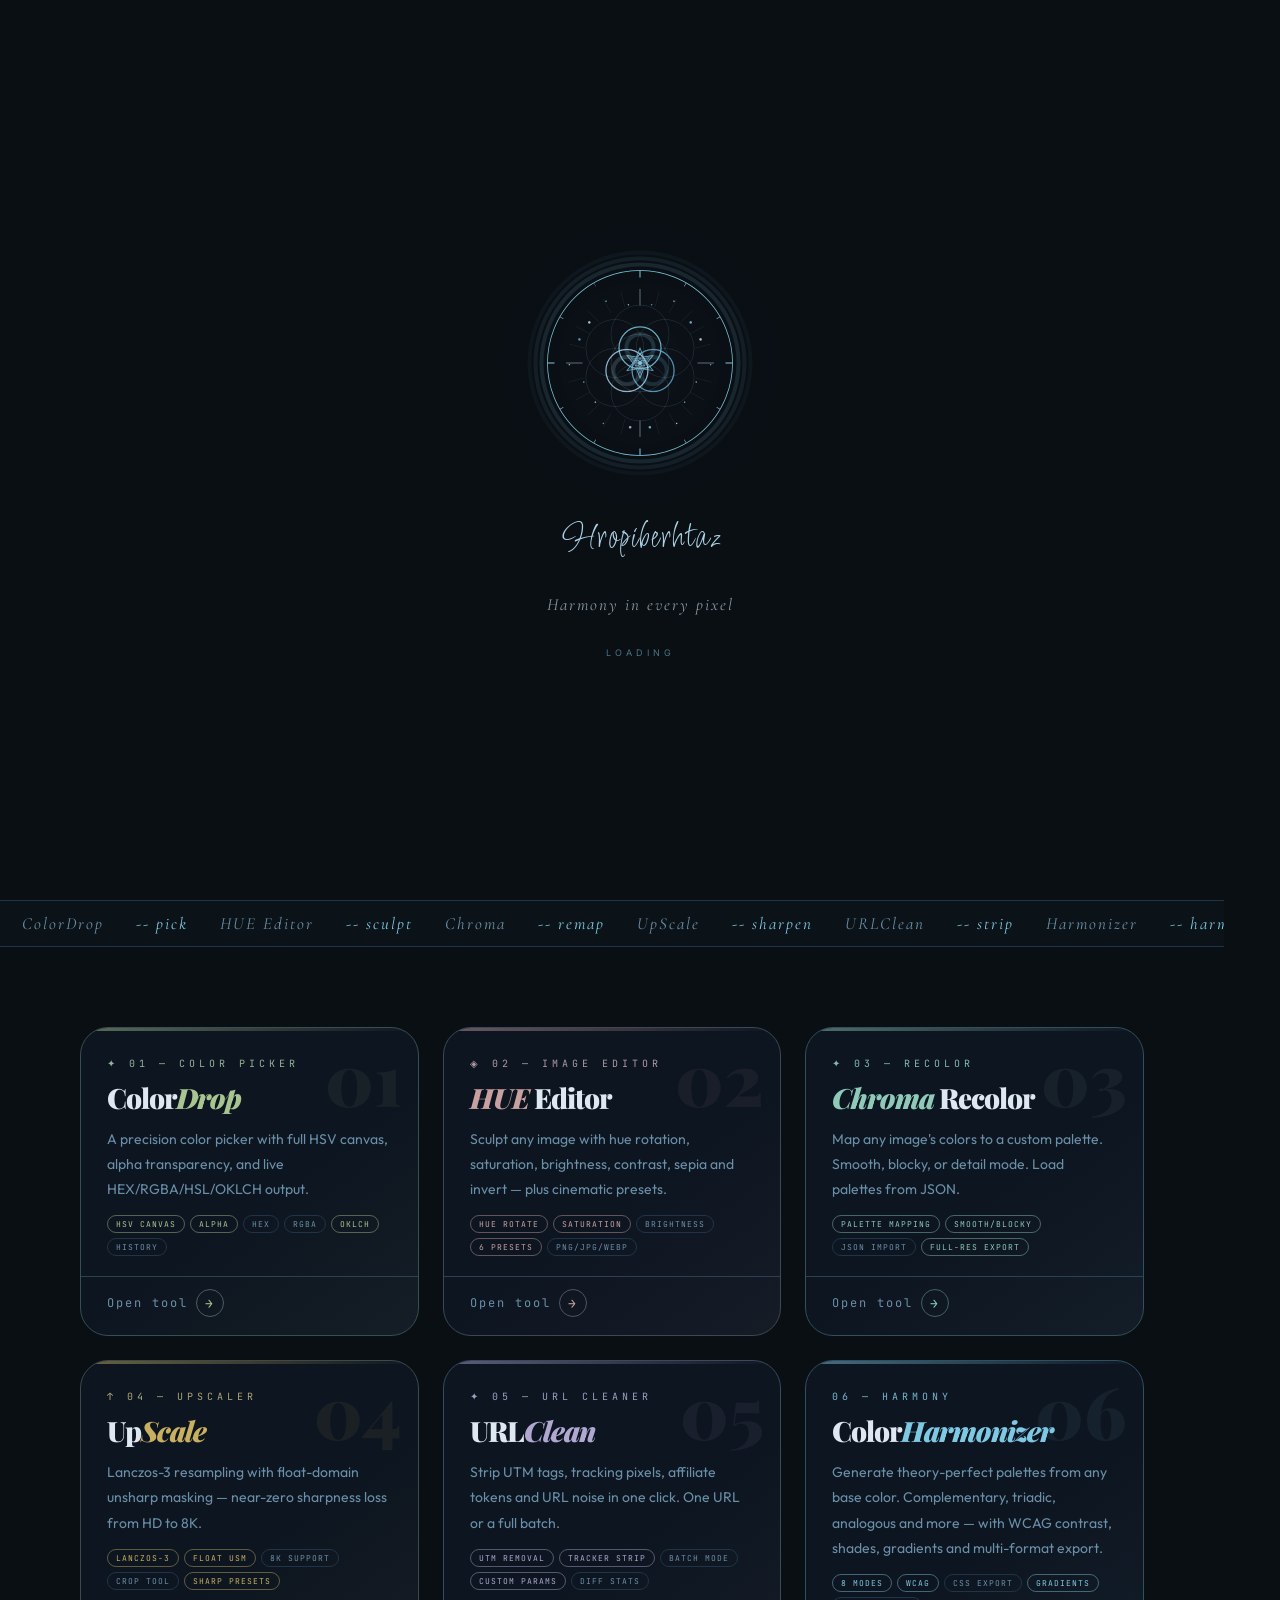
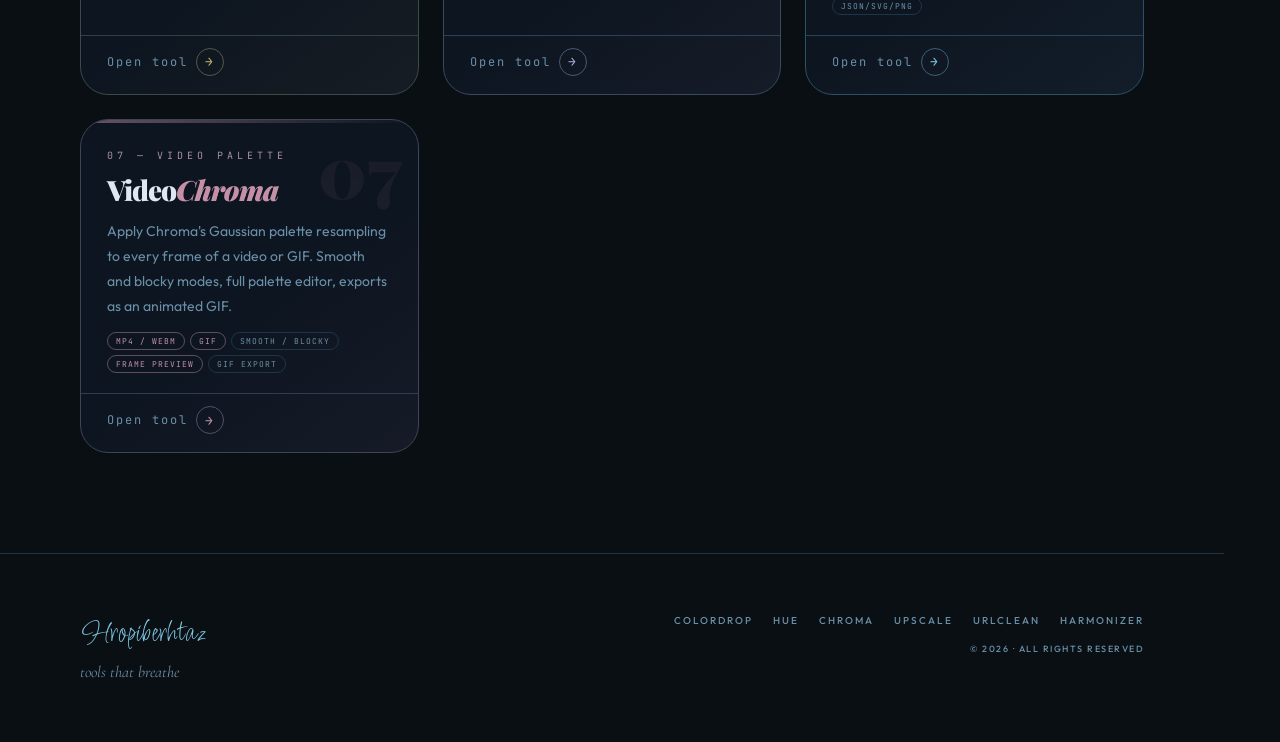
==== commit 4373f76a: "Update index.html" ====
--- a/index.html
+++ b/index.html
@@ -314,7 +314,7 @@
     <div class="footer-small">© 2026 · All rights reserved</div>
   </div>
 </footer>
-</div><!-- end #index-body-wrap -->
+</div><!-- end -->
 
 <button id="lofi-leaf" aria-label="Toggle lo-fi background music" aria-pressed="false">
   <div class="soundbars"><div class="soundbar"></div><div class="soundbar"></div><div class="soundbar"></div><div class="soundbar"></div></div>
